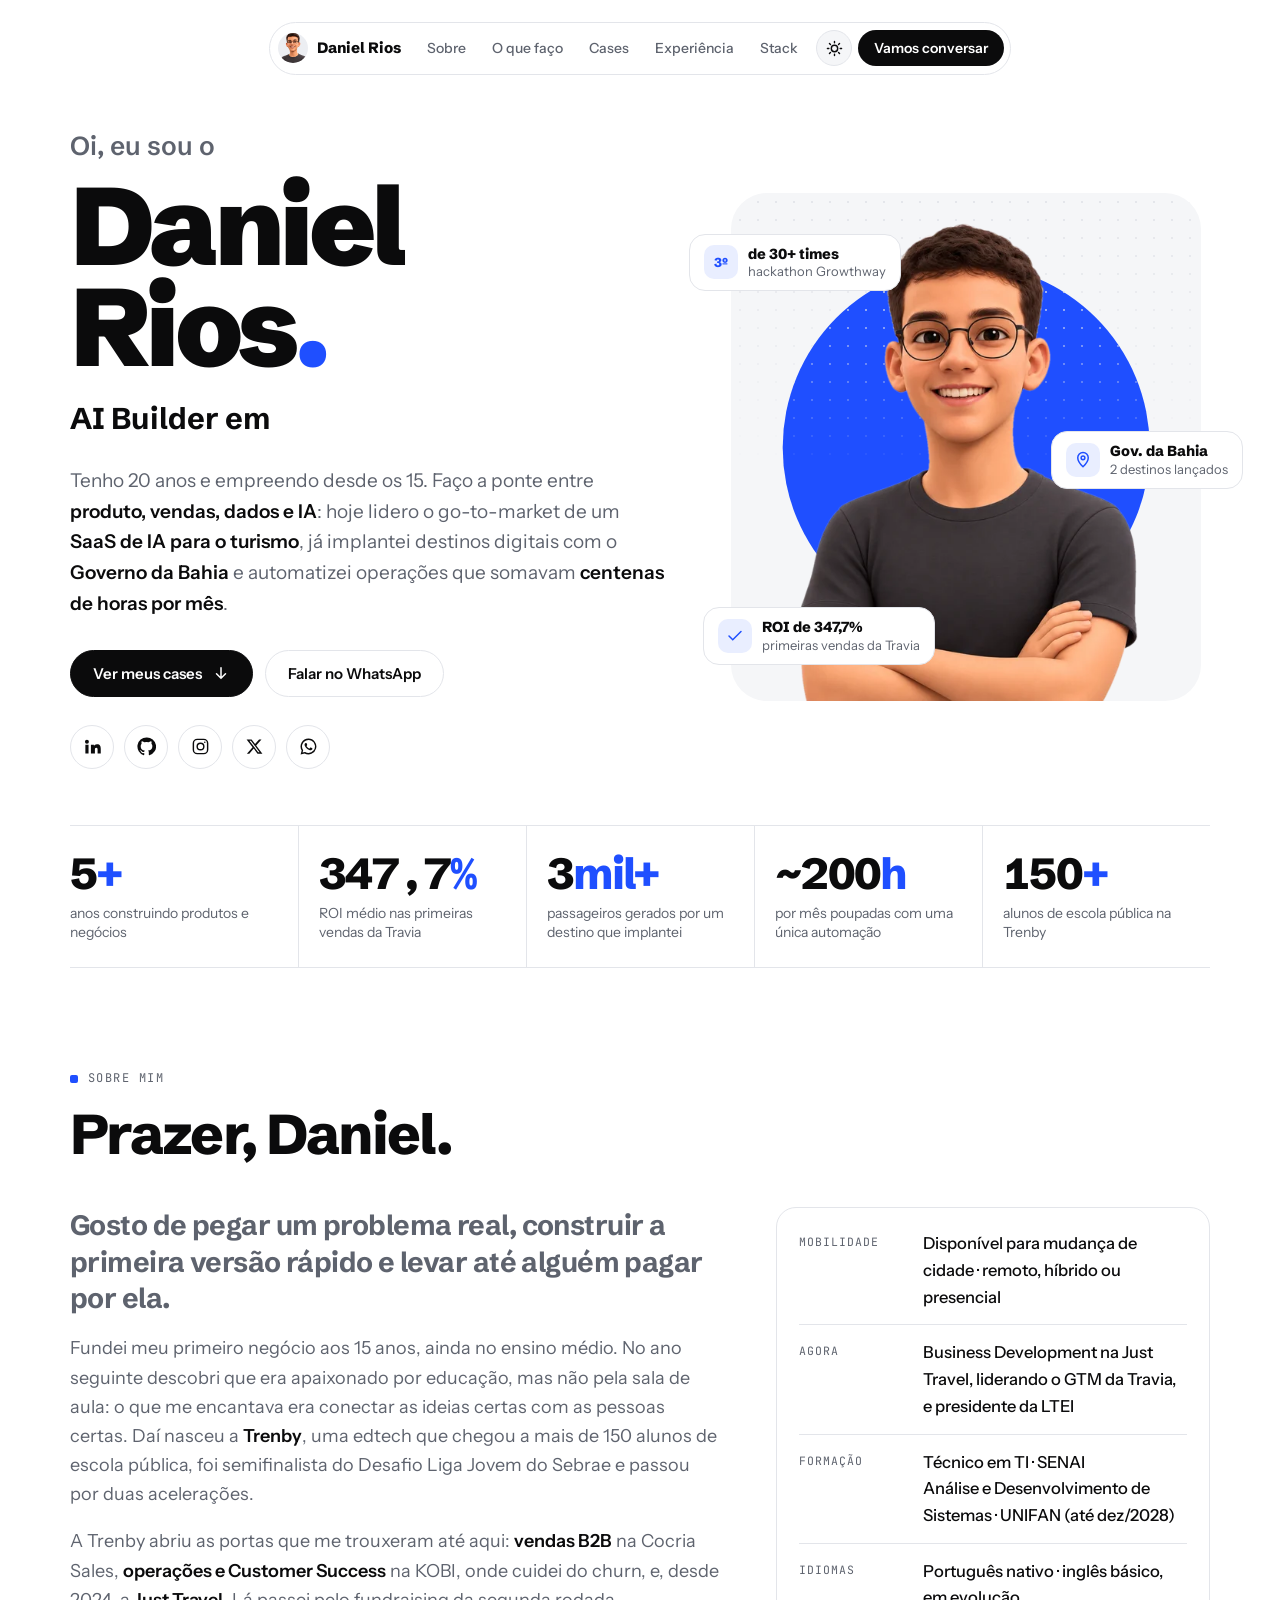
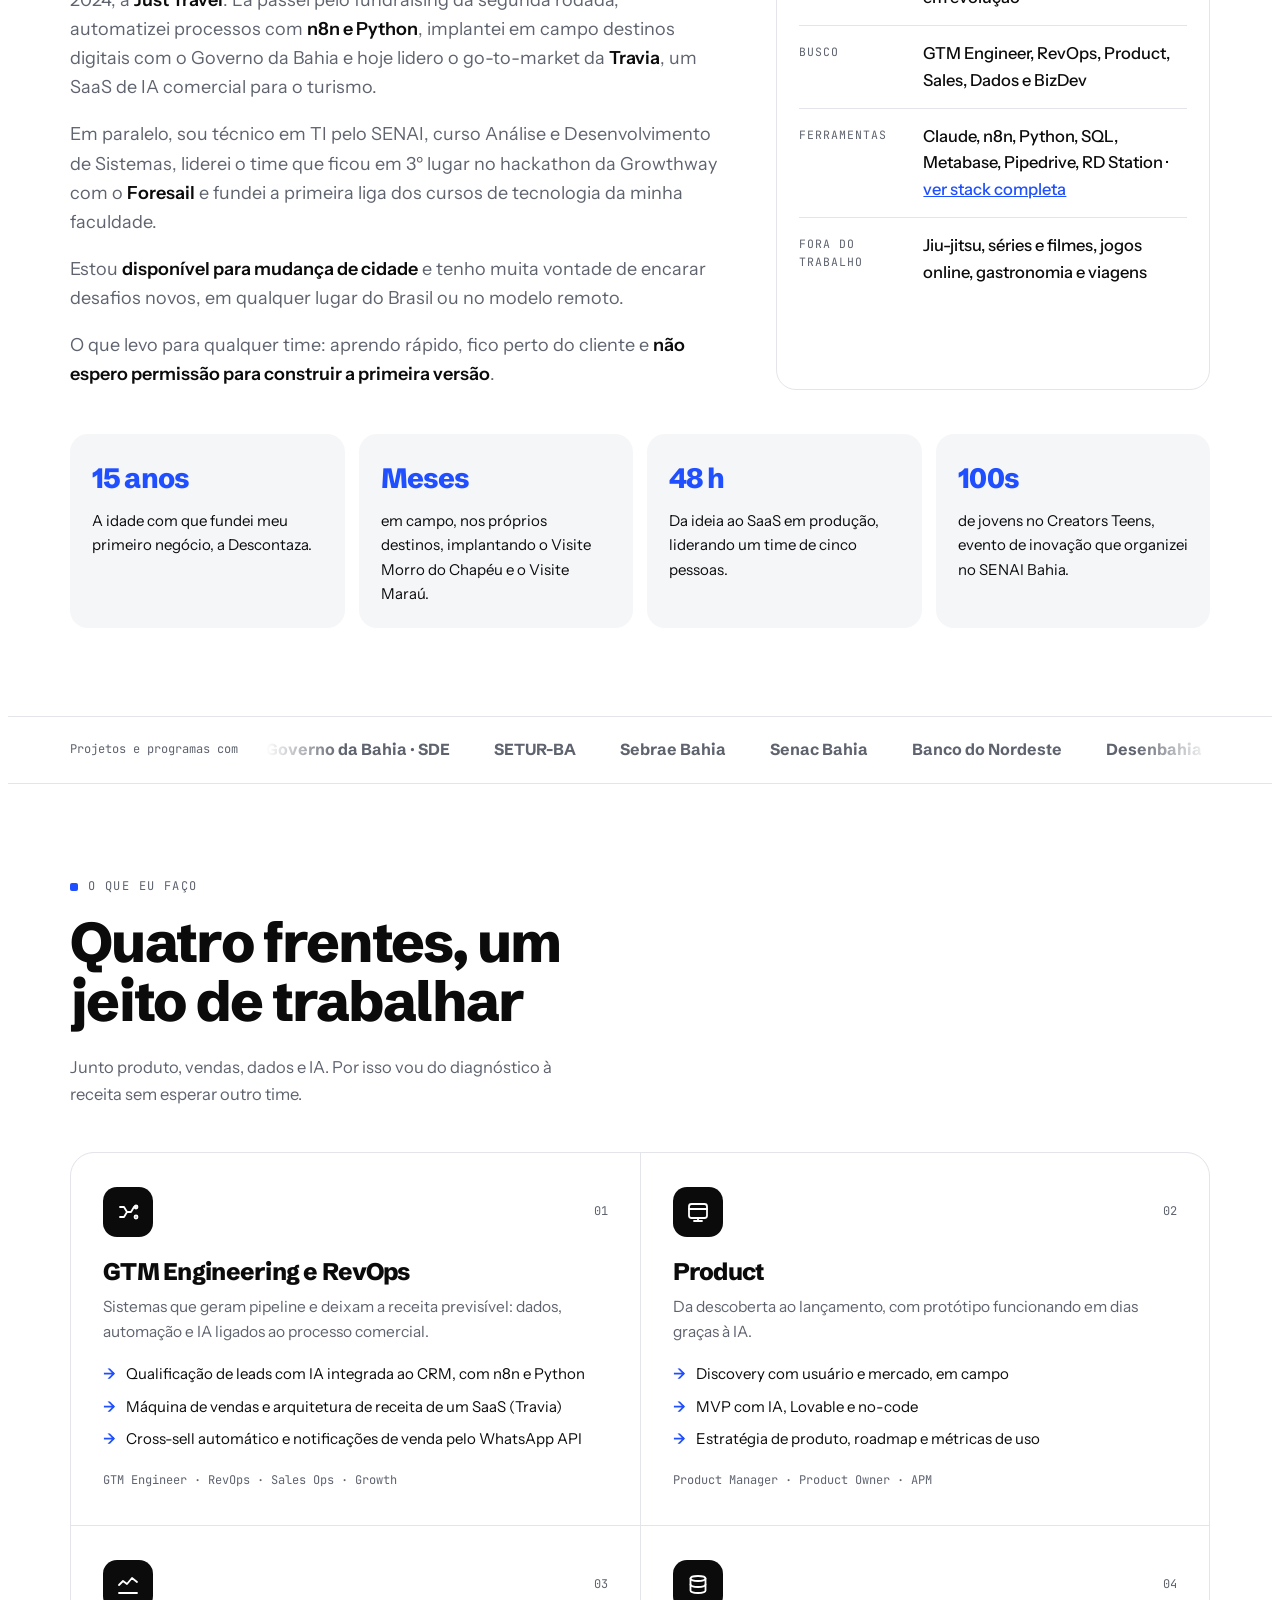
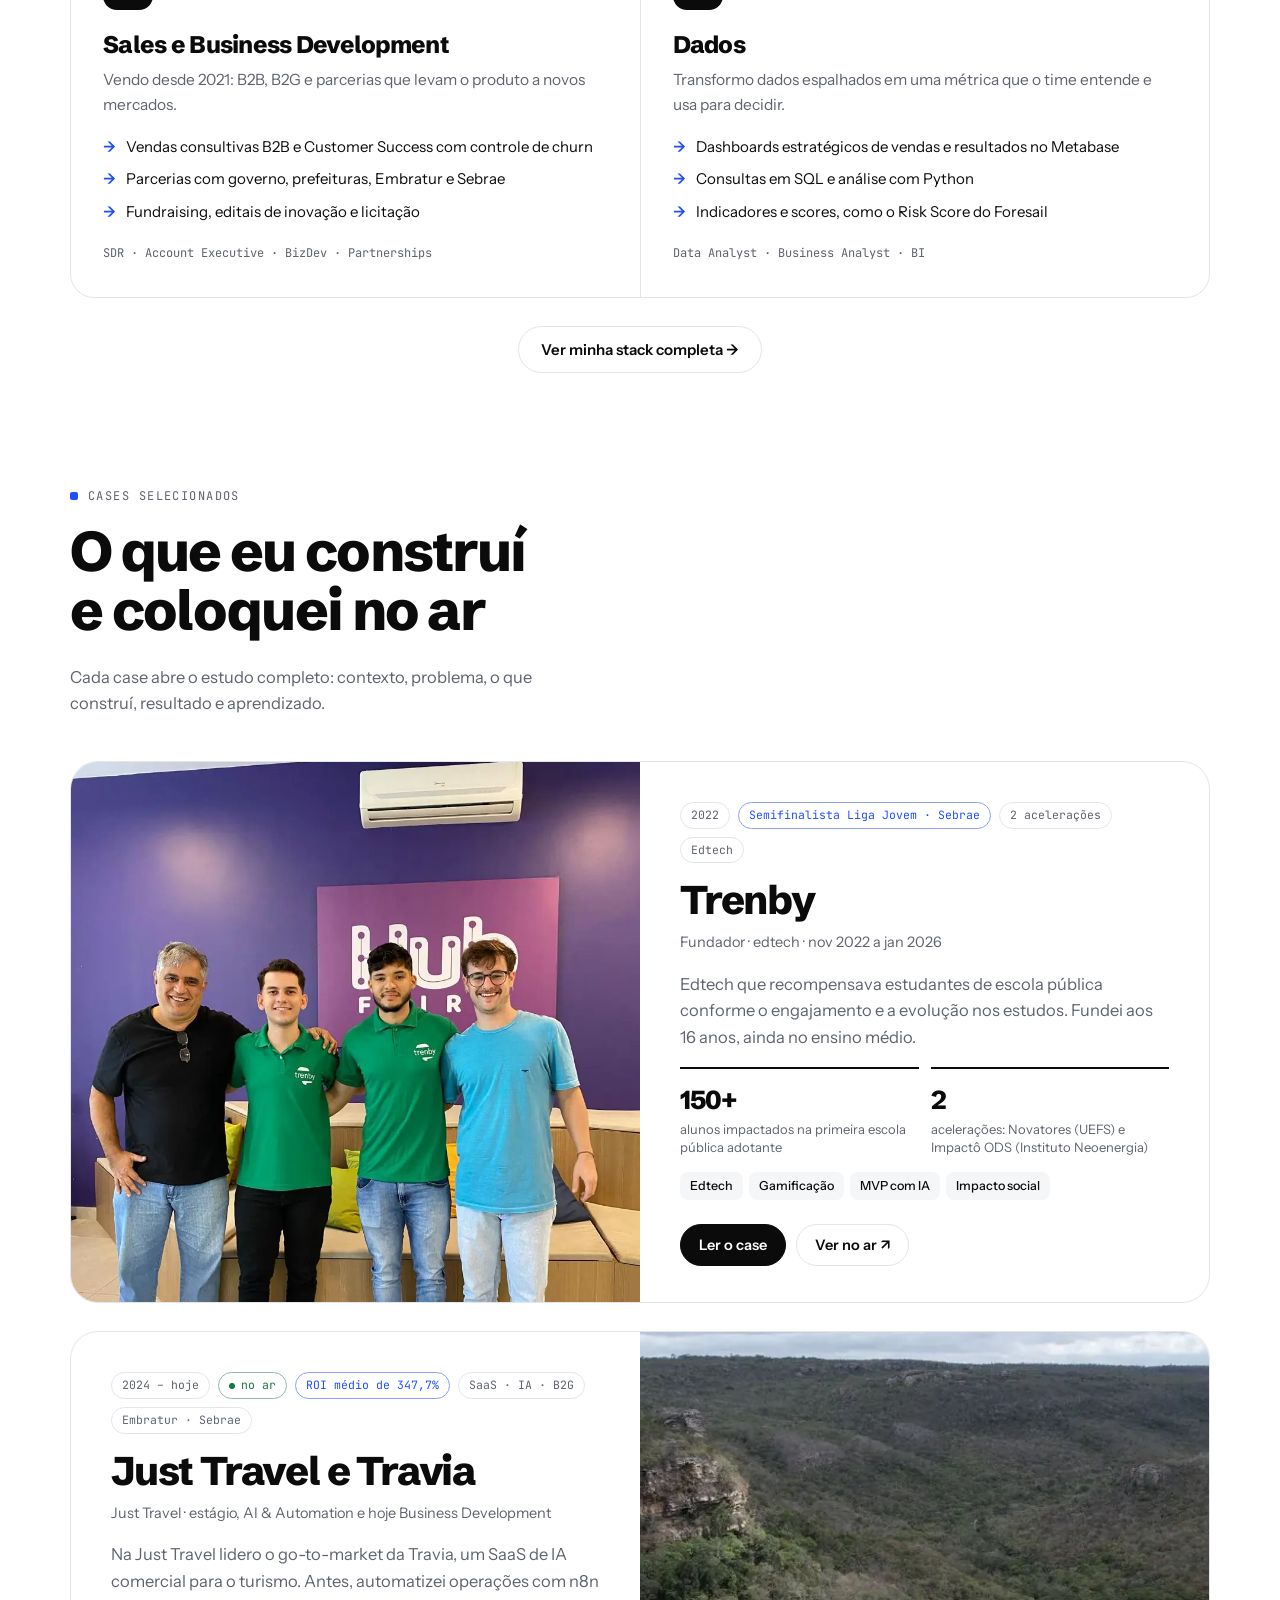
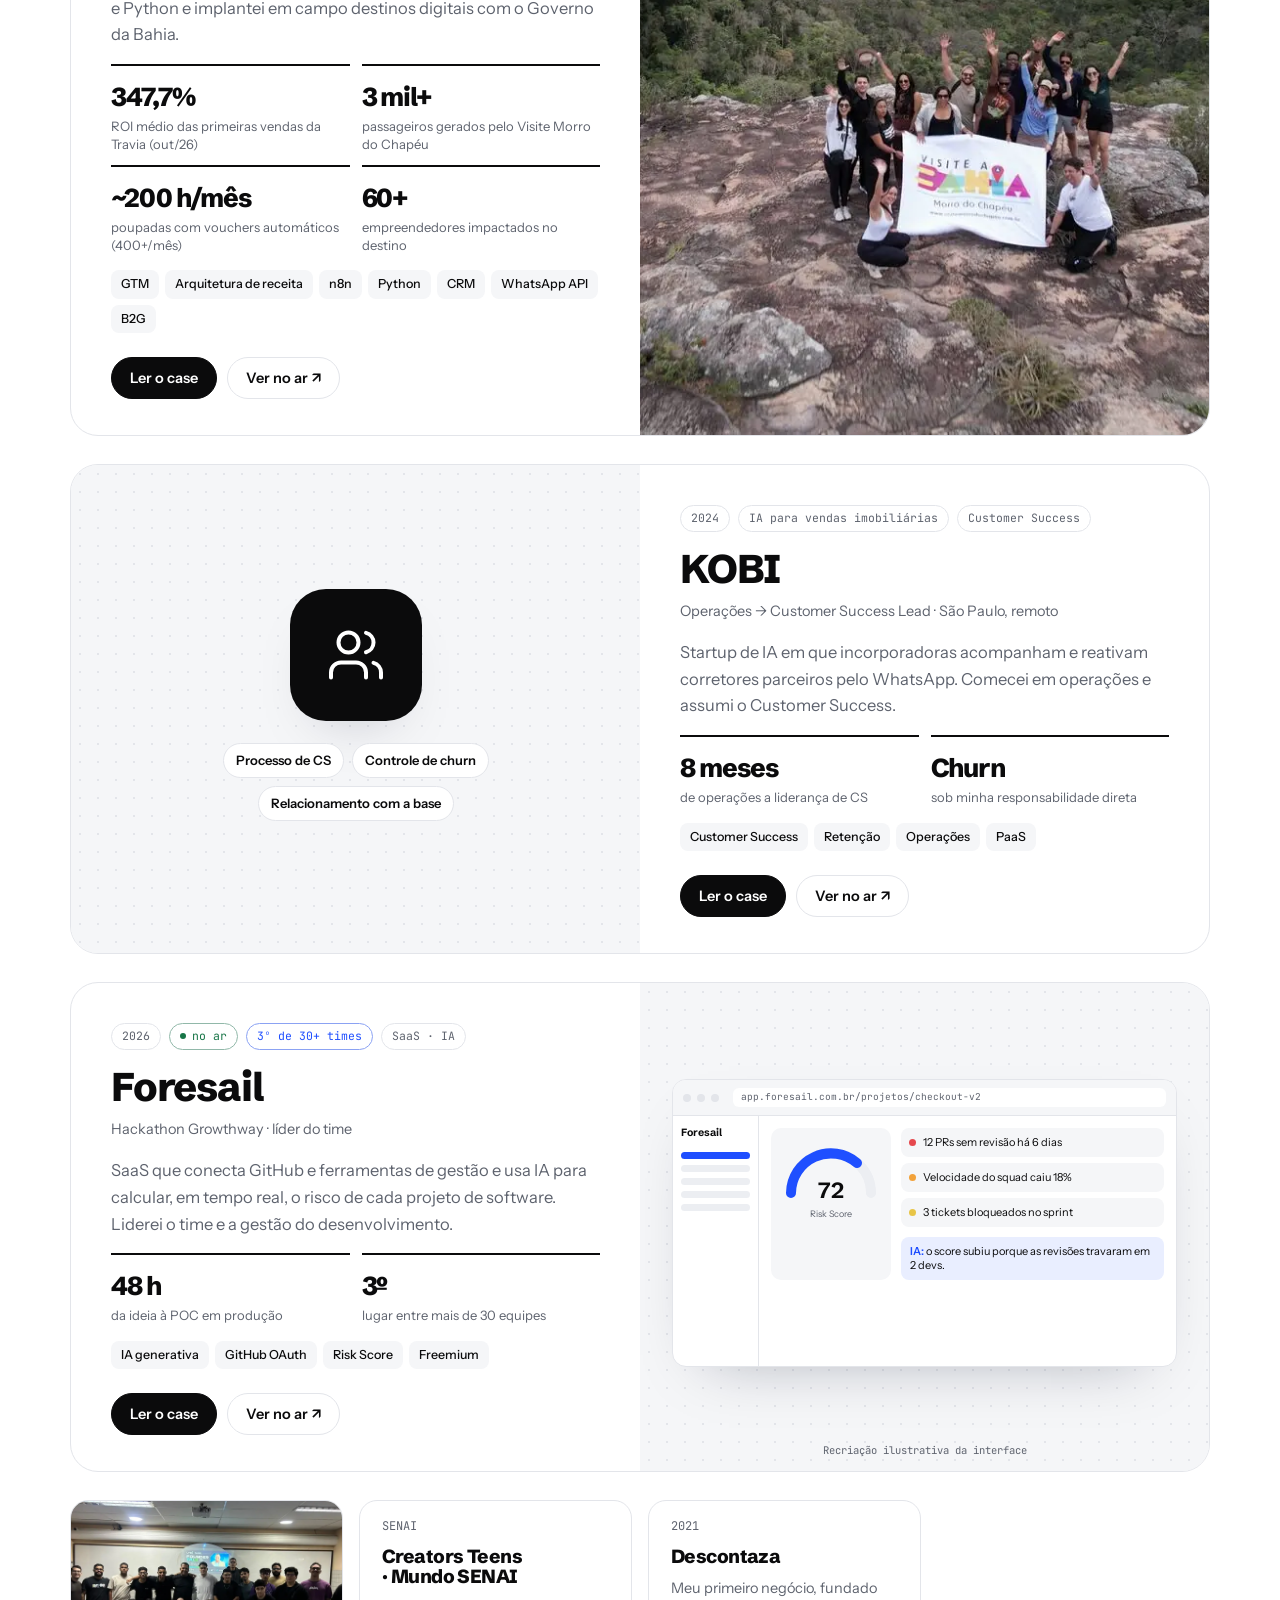
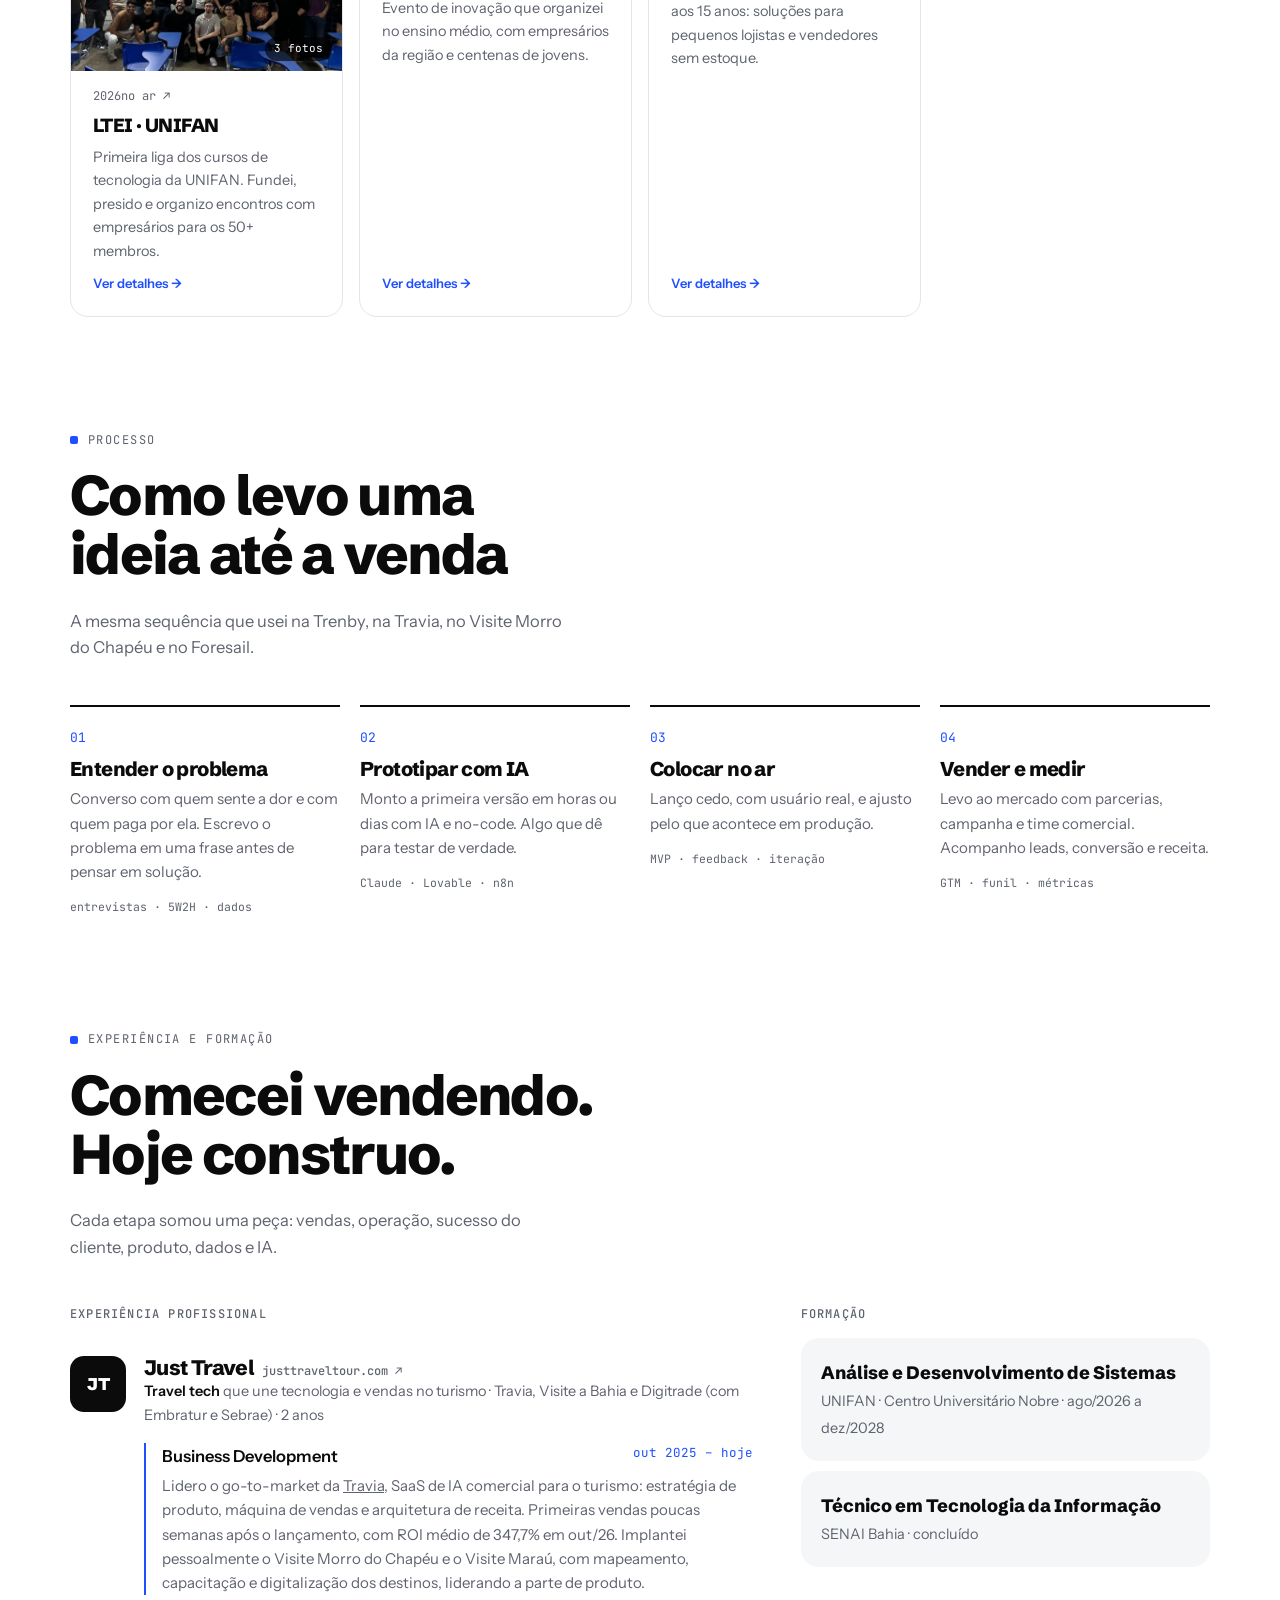
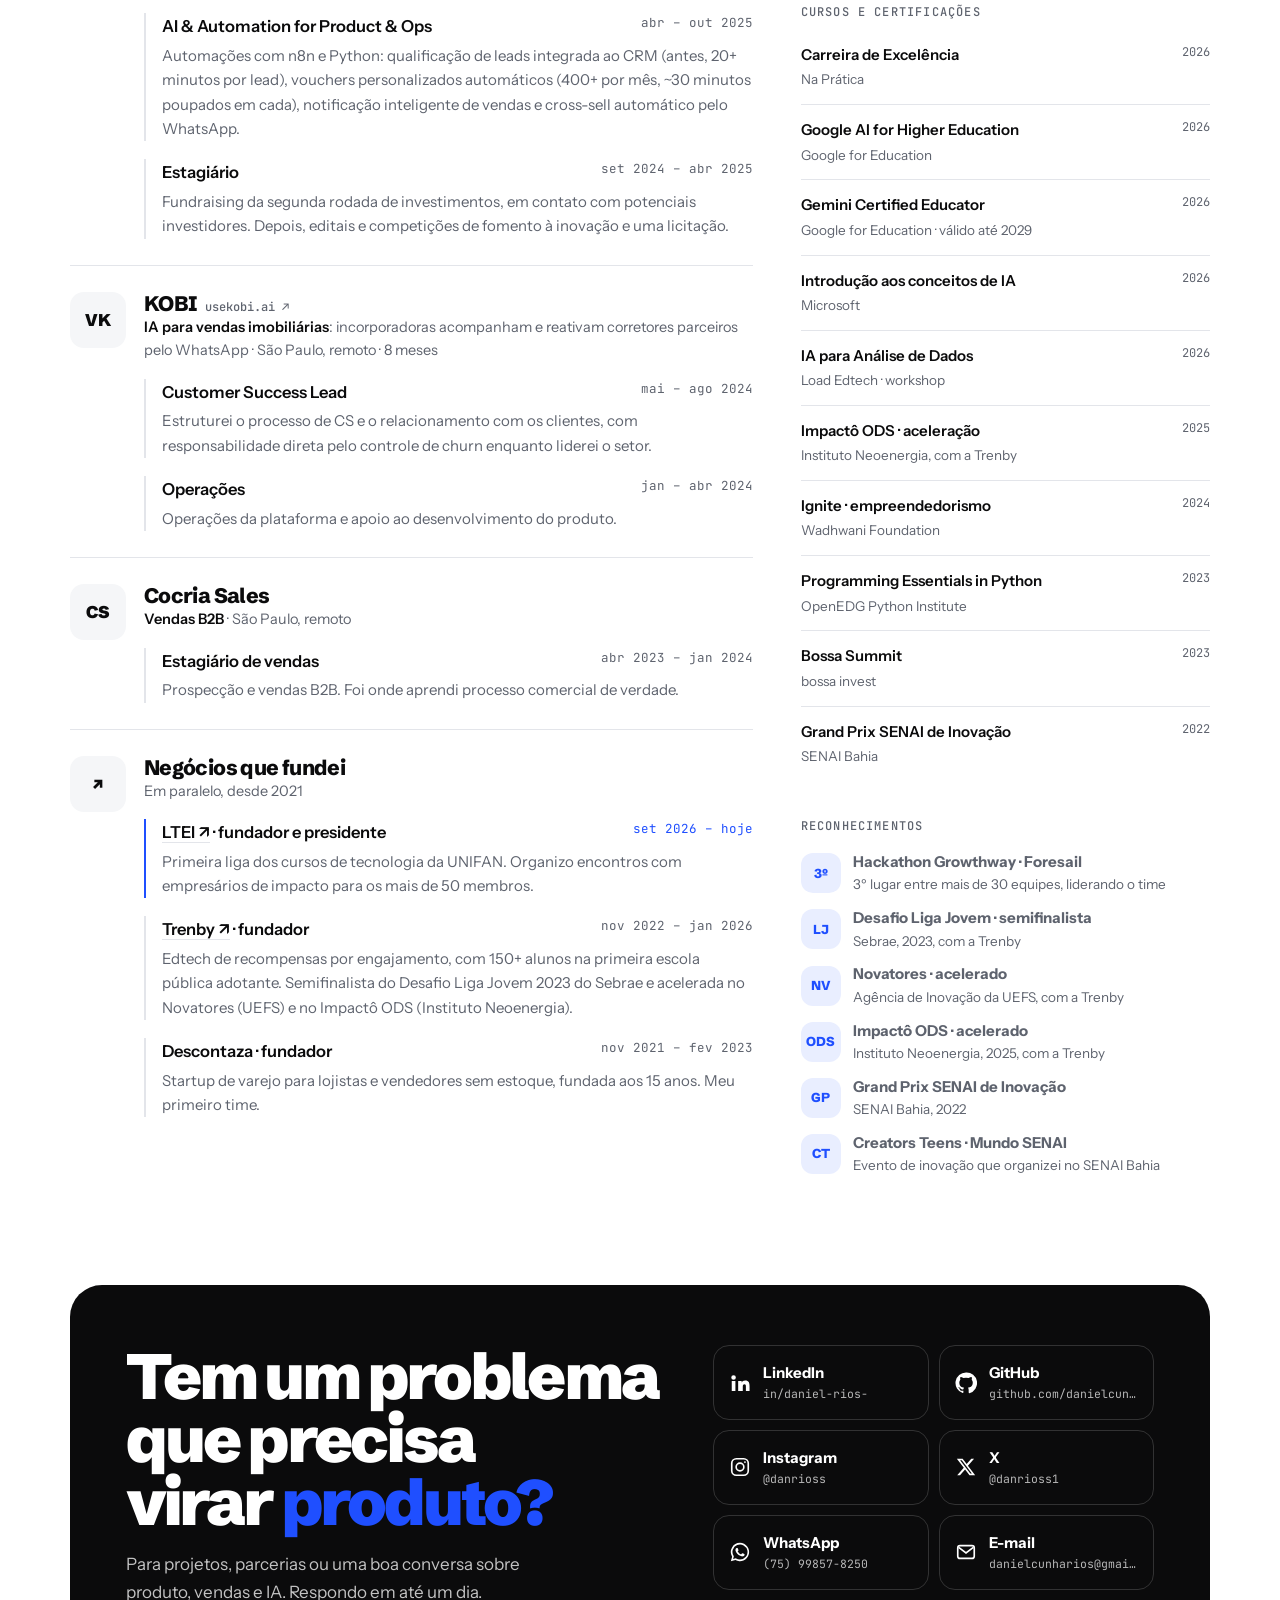
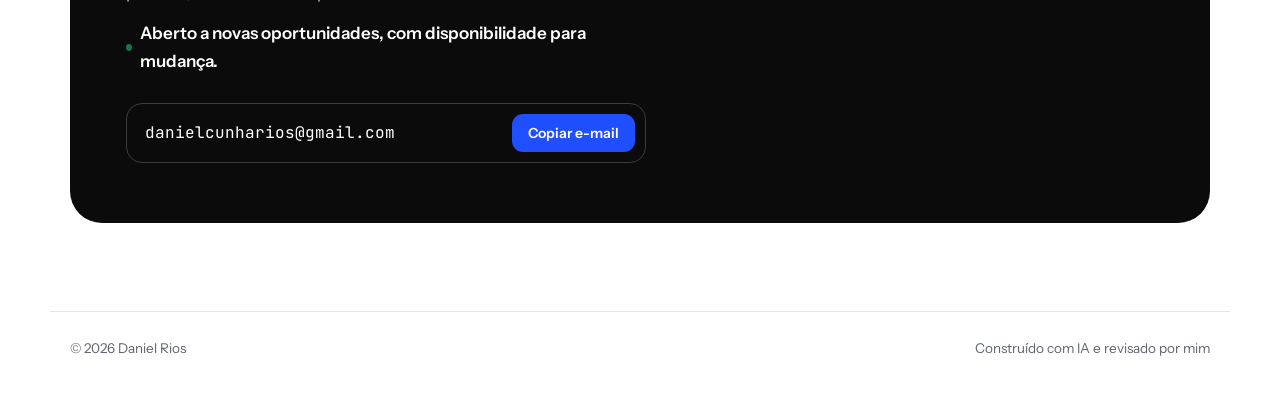
==== index.html @ 11a12e6e "Update portfolio from November package Co-authored-by: Copilot <223556219+Copilot@users.noreply.gith" ====
<!doctype html>
<html lang="pt-BR">
<head>
<meta charset="utf-8">
<meta name="viewport" content="width=device-width, initial-scale=1, viewport-fit=cover">
<title>Daniel Rios · AI Builder | GTM Engineer, RevOps e Product Manager</title>
<meta name="description" content="Daniel Rios, AI Builder: GTM Engineering, RevOps, Product, Sales e Dados. Lidera o go-to-market de um SaaS de IA no turismo e automatiza operações com n8n, Python e IA.">
<meta name="theme-color" content="#ffffff">
<link rel="canonical" href="https://portfolio-dr-six.vercel.app/">
<meta property="og:type" content="website">
<meta property="og:locale" content="pt_BR">
<meta property="og:title" content="Daniel Rios · AI Builder">
<meta property="og:description" content="Construo produtos com IA, do problema à primeira venda. GTM, RevOps, Product, Sales e Dados.">
<meta property="og:image" content="https://portfolio-dr-six.vercel.app/assets/img/og-cover.png">
<meta property="og:image:alt" content="Daniel Rios, AI Builder em GTM, RevOps, Product, Sales e Dados">
<meta property="og:image:width" content="1200">
<meta property="og:image:height" content="630">
<meta property="og:url" content="https://portfolio-dr-six.vercel.app/">
<meta name="twitter:card" content="summary_large_image">
<meta name="twitter:site" content="@danrioss1">
<meta name="twitter:image" content="https://portfolio-dr-six.vercel.app/assets/img/og-cover.png">
<link rel="icon" type="image/png" href="assets/img/favicon.png">
<link rel="preconnect" href="https://fonts.googleapis.com">
<link rel="preconnect" href="https://fonts.gstatic.com" crossorigin>
<link rel="stylesheet" href="https://fonts.googleapis.com/css2?family=Schibsted+Grotesk:wght@500;600;700;800;900&family=Instrument+Sans:wght@400;500;600&family=JetBrains+Mono:wght@400;500&display=swap">
<link rel="stylesheet" href="assets/css/styles.css">
<script type="application/ld+json">
{"@context":"https://schema.org","@type":"Person","name":"Daniel Rios","alternateName":"Daniel da Cunha Rios","jobTitle":"AI Builder · Business Development e GTM","worksFor":{"@type":"Organization","name":"Just Travel","url":"https://justtraveltour.com"},"address":{"@type":"PostalAddress","addressCountry":"BR"},"alumniOf":[{"@type":"EducationalOrganization","name":"SENAI Bahia"},{"@type":"CollegeOrUniversity","name":"UNIFAN · Centro Universitário Nobre"}],"email":"mailto:danielcunharios@gmail.com","url":"https://portfolio-dr-six.vercel.app/","sameAs":["https://www.linkedin.com/in/daniel-rios-/","https://github.com/danielcunharios","https://instagram.com/danrioss","https://x.com/danrioss1"],"knowsAbout":["GTM Engineering","RevOps","Product Management","Business Development","Sales","Data Analysis","n8n","Make","Pipedrive","RD Station","Metabase","SQL","Python","Claude","AI automation"]}
</script>
</head>
<body>
<header class="navbar"><div class="wrap">
  <div class="pill">
    <a class="logo" href="#inicio"><img src="assets/img/mascote.webp" alt="" width="448" height="620">Daniel Rios</a>
    <nav aria-label="Seções"><a href="#sobre">Sobre</a><a href="#servicos">O que faço</a><a href="#cases">Cases</a><a href="#experiencia">Experiência</a><a href="#stack" id="navStack">Stack</a></nav>
    <button class="icon-btn" type="button" id="themeBtn" aria-label="Alternar tema claro e escuro"><svg viewBox="0 0 24 24" fill="none" stroke="currentColor" stroke-width="2" stroke-linecap="round"><circle cx="12" cy="12" r="4.5"/><path d="M12 2v2M12 20v2M4.9 4.9l1.4 1.4M17.7 17.7l1.4 1.4M2 12h2M20 12h2M4.9 19.1l1.4-1.4M17.7 6.3l1.4-1.4"/></svg></button>
    <a class="hire" href="#contato">Vamos conversar</a>
  </div>
</div></header>

<main id="inicio">
<section class="hero">
  <div class="wrap">
    <div>
      <div class="hello">Oi, eu sou o</div>
      <h1>Daniel Rios<span class="dot">.</span></h1>
      <div class="rotator"><span class="fixed">AI Builder em</span><span class="words" aria-hidden="true"><span>GTM Engineering</span><span>RevOps</span><span>Product</span><span>Sales e BizDev</span><span>Dados</span></span><span class="sr">GTM Engineering, RevOps, Product, Sales, Business Development e Dados</span></div>
      <p class="lede">Tenho 20 anos e empreendo desde os 15. Faço a ponte entre <strong>produto, vendas, dados e IA</strong>: hoje lidero o go-to-market de um <strong>SaaS de IA para o turismo</strong>, já implantei destinos digitais com o <strong>Governo da Bahia</strong> e automatizei operações que somavam <strong>centenas de horas por mês</strong>.</p>
      <div class="cta-row">
        <a class="btn primary" href="#cases">Ver meus cases <svg viewBox="0 0 24 24" fill="none" stroke="currentColor" stroke-width="2" stroke-linecap="round"><path d="M12 5v14M6 13l6 6 6-6"/></svg></a>
        <a class="btn" id="waBtn" href="#contato">Falar no WhatsApp</a>
      </div>
      <div class="social-row" id="heroSocial"></div>
    </div>
    <div class="portrait">
      <div class="stage"><img src="assets/img/mascote.webp" alt="Mascote de Daniel Rios: jovem de óculos redondos, camiseta preta e braços cruzados, sorrindo" width="448" height="620" fetchpriority="high"></div>
      <div class="badge b1"><span class="ic">3º</span><span><b>de 30+ times</b>hackathon Growthway</span></div>
      <div class="badge b2"><span class="ic"><svg viewBox="0 0 24 24" fill="none" stroke="currentColor" stroke-width="2" stroke-linecap="round" stroke-linejoin="round"><path d="M12 21s-7-6.5-7-12a7 7 0 0 1 14 0c0 5.5-7 12-7 12Z"/><circle cx="12" cy="9" r="2.5"/></svg></span><span><b>Gov. da Bahia</b>2 destinos lançados</span></div>
      <div class="badge b3"><span class="ic"><svg viewBox="0 0 24 24" fill="none" stroke="currentColor" stroke-width="2" stroke-linecap="round"><path d="M4 12l5 5L20 6"/></svg></span><span><b>ROI de 347,7%</b>primeiras vendas da Travia</span></div>
    </div>
  </div>
  <div class="wrap">
    <div class="stats">
      <div class="stat"><b>5<em>+</em></b><span>anos construindo produtos e negócios</span></div>
      <div class="stat"><b>347,7<em>%</em></b><span>ROI médio nas primeiras vendas da Travia</span></div>
      <div class="stat"><b>3<em>mil+</em></b><span>passageiros gerados por um destino que implantei</span></div>
      <div class="stat"><b>~200<em>h</em></b><span>por mês poupadas com uma única automação</span></div>
      <div class="stat"><b>150<em>+</em></b><span>alunos de escola pública na Trenby</span></div>
    </div>
  </div>
</section>

<section class="sec" id="sobre" style="padding-top:56px"><div class="wrap">
  <div class="sec-head"><div><span class="eyebrow">Sobre mim</span><h2>Prazer, Daniel.</h2></div></div>
  <div class="about">
    <div class="story">
      <p>Gosto de pegar um problema real, construir a primeira versão rápido e levar até alguém pagar por ela.</p>
      <p>Fundei meu primeiro negócio aos 15 anos, ainda no ensino médio. No ano seguinte descobri que era apaixonado por educação, mas não pela sala de aula: o que me encantava era conectar as ideias certas com as pessoas certas. Daí nasceu a <strong>Trenby</strong>, uma edtech que chegou a mais de 150 alunos de escola pública, foi semifinalista do Desafio Liga Jovem do Sebrae e passou por duas acelerações.</p>
      <p>A Trenby abriu as portas que me trouxeram até aqui: <strong>vendas B2B</strong> na Cocria Sales, <strong>operações e Customer Success</strong> na KOBI, onde cuidei do churn, e, desde 2024, a <strong>Just Travel</strong>. Lá passei pelo fundraising da segunda rodada, automatizei processos com <strong>n8n e Python</strong>, implantei em campo destinos digitais com o Governo da Bahia e hoje lidero o go-to-market da <strong>Travia</strong>, um SaaS de IA comercial para o turismo.</p>
      <p>Em paralelo, sou técnico em TI pelo SENAI, curso Análise e Desenvolvimento de Sistemas, liderei o time que ficou em 3º lugar no hackathon da Growthway com o <strong>Foresail</strong> e fundei a primeira liga dos cursos de tecnologia da minha faculdade.</p>
      <p>Estou <strong>disponível para mudança de cidade</strong> e tenho muita vontade de encarar desafios novos, em qualquer lugar do Brasil ou no modelo remoto.</p>
      <p>O que levo para qualquer time: aprendo rápido, fico perto do cliente e <strong>não espero permissão para construir a primeira versão</strong>.</p>
    </div>
    <aside class="facts" aria-label="Resumo rápido">
      <dl>
        <div><dt>Mobilidade</dt><dd>Disponível para mudança de cidade · remoto, híbrido ou presencial</dd></div>
        <div><dt>Agora</dt><dd>Business Development na Just Travel, liderando o GTM da Travia, e presidente da LTEI</dd></div>
        <div><dt>Formação</dt><dd>Técnico em TI · SENAI<br>Análise e Desenvolvimento de Sistemas · UNIFAN (até dez/2028)</dd></div>
        <div><dt>Idiomas</dt><dd>Português nativo · inglês básico, em evolução</dd></div>
        <div><dt>Busco</dt><dd>GTM Engineer, RevOps, Product, Sales, Dados e BizDev</dd></div>
        <div><dt>Ferramentas</dt><dd>Claude, n8n, Python, SQL, Metabase, Pipedrive, RD Station · <a href="#stack" class="blue">ver stack completa</a></dd></div>
        <div><dt>Fora do trabalho</dt><dd>Jiu-jitsu, séries e filmes, jogos online, gastronomia e viagens</dd></div>
      </dl>
    </aside>
  </div>
  <div class="quirks">
    <div class="quirk"><b>15 anos</b><p>A idade com que fundei meu primeiro negócio, a Descontaza.</p></div>
    <div class="quirk"><b>Meses</b><p>em campo, nos próprios destinos, implantando o Visite Morro do Chapéu e o Visite Maraú.</p></div>
    <div class="quirk"><b>48 h</b><p>Da ideia ao SaaS em produção, liderando um time de cinco pessoas.</p></div>
    <div class="quirk"><b>100s</b><p>de jovens no Creators Teens, evento de inovação que organizei no SENAI Bahia.</p></div>
  </div>
</div></section>

<div class="partners"><div class="wrap">
  <p>Projetos e programas com</p>
  <div class="track"><ul id="marquee">
    <li>Governo da Bahia · SDE</li><li>SETUR-BA</li><li>Sebrae Bahia</li><li>Senac Bahia</li><li>Banco do Nordeste</li><li>Desenbahia</li><li>SENAI Bahia</li><li>Embratur</li><li>Neoenergia · Impactô ODS</li><li>Wadhwani Foundation</li><li>Google for Education</li><li>Microsoft</li><li>UNIFAN</li>
  </ul></div>
</div></div>

<section class="sec" id="servicos"><div class="wrap">
  <div class="sec-head">
    <div><span class="eyebrow">O que eu faço</span><h2>Quatro frentes, um jeito de trabalhar</h2></div>
    <p>Junto produto, vendas, dados e IA. Por isso vou do diagnóstico à receita sem esperar outro time.</p>
  </div>
  <div class="services">
    <article class="svc"><div class="top"><div class="ico"><svg viewBox="0 0 24 24" fill="none" stroke="currentColor" stroke-width="1.8" stroke-linecap="round" stroke-linejoin="round"><path d="M4 7h4l3 5h4l3-5h2"/><path d="M4 17h4l3-5"/><circle cx="20" cy="7" r="1.5"/><circle cx="20" cy="17" r="1.5"/></svg></div><span class="n">01</span></div>
      <h3>GTM Engineering e RevOps</h3><p>Sistemas que geram pipeline e deixam a receita previsível: dados, automação e IA ligados ao processo comercial.</p>
      <ul><li>Qualificação de leads com IA integrada ao CRM, com n8n e Python</li><li>Máquina de vendas e arquitetura de receita de um SaaS (Travia)</li><li>Cross-sell automático e notificações de venda pelo WhatsApp API</li></ul>
      <div class="roles">GTM Engineer · RevOps · Sales Ops · Growth</div></article>
    <article class="svc"><div class="top"><div class="ico"><svg viewBox="0 0 24 24" fill="none" stroke="currentColor" stroke-width="1.8" stroke-linecap="round" stroke-linejoin="round"><rect x="3" y="4" width="18" height="14" rx="2.5"/><path d="M3 9h18M8 21h8M12 18v3"/></svg></div><span class="n">02</span></div>
      <h3>Product</h3><p>Da descoberta ao lançamento, com protótipo funcionando em dias graças à IA.</p>
      <ul><li>Discovery com usuário e mercado, em campo</li><li>MVP com IA, Lovable e no-code</li><li>Estratégia de produto, roadmap e métricas de uso</li></ul>
      <div class="roles">Product Manager · Product Owner · APM</div></article>
    <article class="svc"><div class="top"><div class="ico"><svg viewBox="0 0 24 24" fill="none" stroke="currentColor" stroke-width="1.8" stroke-linecap="round" stroke-linejoin="round"><path d="M3 12l4-4 4 3 5-6 5 4"/><path d="M3 20h18"/></svg></div><span class="n">03</span></div>
      <h3>Sales e Business Development</h3><p>Vendo desde 2021: B2B, B2G e parcerias que levam o produto a novos mercados.</p>
      <ul><li>Vendas consultivas B2B e Customer Success com controle de churn</li><li>Parcerias com governo, prefeituras, Embratur e Sebrae</li><li>Fundraising, editais de inovação e licitação</li></ul>
      <div class="roles">SDR · Account Executive · BizDev · Partnerships</div></article>
    <article class="svc"><div class="top"><div class="ico"><svg viewBox="0 0 24 24" fill="none" stroke="currentColor" stroke-width="1.8" stroke-linecap="round" stroke-linejoin="round"><ellipse cx="12" cy="5.5" rx="7.5" ry="2.5"/><path d="M4.5 5.5v6c0 1.4 3.4 2.5 7.5 2.5s7.5-1.1 7.5-2.5v-6"/><path d="M4.5 11.5v6c0 1.4 3.4 2.5 7.5 2.5s7.5-1.1 7.5-2.5v-6"/></svg></div><span class="n">04</span></div>
      <h3>Dados</h3><p>Transformo dados espalhados em uma métrica que o time entende e usa para decidir.</p>
      <ul><li>Dashboards estratégicos de vendas e resultados no Metabase</li><li>Consultas em SQL e análise com Python</li><li>Indicadores e scores, como o Risk Score do Foresail</li></ul>
      <div class="roles">Data Analyst · Business Analyst · BI</div></article>
  </div>
  <div class="stack-cta"><a class="btn" href="#stack">Ver minha stack completa →</a></div>
</div></section>

<section class="sec" id="cases" style="padding-top:20px"><div class="wrap">
  <div class="sec-head">
    <div><span class="eyebrow">Cases selecionados</span><h2>O que eu construí e coloquei no ar</h2></div>
    <p>Cada case abre o estudo completo: contexto, problema, o que construí, resultado e aprendizado.</p>
  </div>
  <div class="cases" id="cases-list"></div>
  <div class="more" id="more"></div>
</div></section>

<section class="sec" id="processo" style="padding-top:20px"><div class="wrap">
  <div class="sec-head">
    <div><span class="eyebrow">Processo</span><h2>Como levo uma ideia até a venda</h2></div>
    <p>A mesma sequência que usei na Trenby, na Travia, no Visite Morro do Chapéu e no Foresail.</p>
  </div>
  <div class="process">
    <div class="step"><h4>Entender o problema</h4><p>Converso com quem sente a dor e com quem paga por ela. Escrevo o problema em uma frase antes de pensar em solução.</p><span class="t">entrevistas · 5W2H · dados</span></div>
    <div class="step"><h4>Prototipar com IA</h4><p>Monto a primeira versão em horas ou dias com IA e no-code. Algo que dê para testar de verdade.</p><span class="t">Claude · Lovable · n8n</span></div>
    <div class="step"><h4>Colocar no ar</h4><p>Lanço cedo, com usuário real, e ajusto pelo que acontece em produção.</p><span class="t">MVP · feedback · iteração</span></div>
    <div class="step"><h4>Vender e medir</h4><p>Levo ao mercado com parcerias, campanha e time comercial. Acompanho leads, conversão e receita.</p><span class="t">GTM · funil · métricas</span></div>
  </div>
</div></section>

<section class="sec" id="experiencia" style="padding-top:20px"><div class="wrap">
  <div class="sec-head">
    <div><span class="eyebrow">Experiência e formação</span><h2>Comecei vendendo. Hoje construo.</h2></div>
    <p>Cada etapa somou uma peça: vendas, operação, sucesso do cliente, produto, dados e IA.</p>
  </div>
  <div class="exp">
    <div>
      <div class="col-title">Experiência profissional</div>
      <article class="job cur"><div class="logo-box">JT</div><div>
        <h3><a href="https://justtraveltour.com" target="_blank" rel="noopener">Just Travel<span class="ext">justtraveltour.com ↗</span></a></h3><div class="co"><b>Travel tech</b> que une tecnologia e vendas no turismo · Travia, Visite a Bahia e Digitrade (com Embratur e Sebrae) · 2 anos</div>
        <div>
          <div class="roleline now"><div class="rh"><b>Business Development</b><time>out 2025 – hoje</time></div><p>Lidero o go-to-market da <a href="https://travia.me" target="_blank" rel="noopener">Travia</a>, SaaS de IA comercial para o turismo: estratégia de produto, máquina de vendas e arquitetura de receita. Primeiras vendas poucas semanas após o lançamento, com ROI médio de 347,7% em out/26. Implantei pessoalmente o Visite Morro do Chapéu e o Visite Maraú, com mapeamento, capacitação e digitalização dos destinos, liderando a parte de produto.</p></div>
          <div class="roleline"><div class="rh"><b>AI &amp; Automation for Product &amp; Ops</b><time>abr – out 2025</time></div><p>Automações com n8n e Python: qualificação de leads integrada ao CRM (antes, 20+ minutos por lead), vouchers personalizados automáticos (400+ por mês, ~30 minutos poupados em cada), notificação inteligente de vendas e cross-sell automático pelo WhatsApp.</p></div>
          <div class="roleline"><div class="rh"><b>Estagiário</b><time>set 2024 – abr 2025</time></div><p>Fundraising da segunda rodada de investimentos, em contato com potenciais investidores. Depois, editais e competições de fomento à inovação e uma licitação.</p></div>
        </div>
      </div></article>
      <article class="job"><div class="logo-box">VK</div><div>
        <h3><a href="https://www.usekobi.ai/" target="_blank" rel="noopener">KOBI<span class="ext">usekobi.ai ↗</span></a></h3><div class="co"><b>IA para vendas imobiliárias</b>: incorporadoras acompanham e reativam corretores parceiros pelo WhatsApp · São Paulo, remoto · 8 meses</div>
        <div class="roleline"><div class="rh"><b>Customer Success Lead</b><time>mai – ago 2024</time></div><p>Estruturei o processo de CS e o relacionamento com os clientes, com responsabilidade direta pelo controle de churn enquanto liderei o setor.</p></div>
        <div class="roleline"><div class="rh"><b>Operações</b><time>jan – abr 2024</time></div><p>Operações da plataforma e apoio ao desenvolvimento do produto.</p></div>
      </div></article>
      <article class="job"><div class="logo-box">CS</div><div>
        <h3>Cocria Sales</h3><div class="co"><b>Vendas B2B</b> · São Paulo, remoto</div>
        <div class="roleline"><div class="rh"><b>Estagiário de vendas</b><time>abr 2023 – jan 2024</time></div><p>Prospecção e vendas B2B. Foi onde aprendi processo comercial de verdade.</p></div>
      </div></article>
      <article class="job"><div class="logo-box">↗</div><div>
        <h3>Negócios que fundei</h3><div class="co">Em paralelo, desde 2021</div>
        <div class="roleline now"><div class="rh"><b><a href="https://lteiunifan.com.br/" target="_blank" rel="noopener">LTEI ↗</a> · fundador e presidente</b><time>set 2026 – hoje</time></div><p>Primeira liga dos cursos de tecnologia da UNIFAN. Organizo encontros com empresários de impacto para os mais de 50 membros.</p></div>
        <div class="roleline"><div class="rh"><b><a href="https://trenby.com.br" target="_blank" rel="noopener">Trenby ↗</a> · fundador</b><time>nov 2022 – jan 2026</time></div><p>Edtech de recompensas por engajamento, com 150+ alunos na primeira escola pública adotante. Semifinalista do Desafio Liga Jovem 2023 do Sebrae e acelerada no Novatores (UEFS) e no Impactô ODS (Instituto Neoenergia).</p></div>
        <div class="roleline"><div class="rh"><b>Descontaza · fundador</b><time>nov 2021 – fev 2023</time></div><p>Startup de varejo para lojistas e vendedores sem estoque, fundada aos 15 anos. Meu primeiro time.</p></div>
      </div></article>
    </div>
    <div class="side">
      <div><div class="col-title" style="margin-bottom:14px">Formação</div>
        <div class="edu"><b>Análise e Desenvolvimento de Sistemas</b><span>UNIFAN · Centro Universitário Nobre · ago/2026 a dez/2028</span></div>
        <div class="edu" style="margin-top:10px"><b>Técnico em Tecnologia da Informação</b><span>SENAI Bahia · concluído</span></div></div>
      <div><div class="col-title" style="margin-bottom:8px">Cursos e certificações</div>
        <ul class="courses">
          <li><b>Carreira de Excelência</b><span>Na Prática</span><time>2026</time></li>
          <li><b>Google AI for Higher Education</b><span>Google for Education</span><time>2026</time></li>
          <li><b>Gemini Certified Educator</b><span>Google for Education · válido até 2029</span><time>2026</time></li>
          <li><b>Introdução aos conceitos de IA</b><span>Microsoft</span><time>2026</time></li>
          <li><b>IA para Análise de Dados</b><span>Load Edtech · workshop</span><time>2026</time></li>
          <li><b>Impactô ODS · aceleração</b><span>Instituto Neoenergia, com a Trenby</span><time>2025</time></li>
          <li><b>Ignite · empreendedorismo</b><span>Wadhwani Foundation</span><time>2024</time></li>
          <li><b>Programming Essentials in Python</b><span>OpenEDG Python Institute</span><time>2023</time></li>
          <li><b>Bossa Summit</b><span>bossa invest</span><time>2023</time></li>
          <li><b>Grand Prix SENAI de Inovação</b><span>SENAI Bahia</span><time>2022</time></li>
        </ul></div>
      <div><div class="col-title" style="margin-bottom:14px">Reconhecimentos</div>
        <div class="awards">
          <div class="award"><span class="ic">3º</span><span><b>Hackathon Growthway · Foresail</b><span>3º lugar entre mais de 30 equipes, liderando o time</span></span></div>
          <div class="award"><span class="ic">LJ</span><span><b>Desafio Liga Jovem · semifinalista</b><span>Sebrae, 2023, com a Trenby</span></span></div>
          <div class="award"><span class="ic">NV</span><span><b>Novatores · acelerado</b><span>Agência de Inovação da UEFS, com a Trenby</span></span></div>
          <div class="award"><span class="ic">ODS</span><span><b>Impactô ODS · acelerado</b><span>Instituto Neoenergia, 2025, com a Trenby</span></span></div>
          <div class="award"><span class="ic">GP</span><span><b>Grand Prix SENAI de Inovação</b><span>SENAI Bahia, 2022</span></span></div>
          <div class="award"><span class="ic">CT</span><span><b>Creators Teens · Mundo SENAI</b><span>Evento de inovação que organizei no SENAI Bahia</span></span></div>
        </div></div>
    </div>
  </div>
</div></section>

<section class="contact" id="contato"><div class="wrap">
  <div class="cbox">
    <div>
      <h2>Tem um problema que precisa virar <em>produto?</em></h2>
      <p>Para projetos, parcerias ou uma boa conversa sobre produto, vendas e IA. Respondo em até um dia.</p>
      <p class="open-note" style="opacity:1"><i></i>Aberto a novas oportunidades, com disponibilidade para mudança.</p>
      <div class="mailrow"><code id="emailTxt"></code><button type="button" id="copyMail">Copiar e-mail</button></div>
    </div>
    <div class="clinks" id="clinks"></div>
  </div>
</div></section>
</main>

<div id="stackPage" hidden>
  <section class="stack-hero"><div class="wrap">
    <a class="back" href="#inicio">← Voltar ao portfólio</a>
    <h1 style="margin-top:22px">Stack<span class="dot">.</span></h1>
    <p>As ferramentas que uso para construir produto, automatizar vendas e ler dados. Separei o que está no meu dia a dia do que já conheço o básico e consigo aprofundar rápido quando o time precisa.</p>
  </div></section>
  <div class="toolbar"><div class="wrap">
    <label class="search" for="toolSearch"><svg viewBox="0 0 24 24" fill="none" stroke="currentColor" stroke-width="2" stroke-linecap="round"><circle cx="11" cy="11" r="7"/><path d="m20 20-3.5-3.5"/></svg><span class="sr">Buscar ferramenta</span><input id="toolSearch" type="search" placeholder="Buscar ferramenta, ex.: n8n, CRM, dados" autocomplete="off"></label>
    <div class="chipset" id="catChips" role="group" aria-label="Filtrar por categoria"></div>
  </div></div>
  <div class="wrap">
    <section class="level" id="lvDaily">
      <div class="level-head"><div><h2>O que uso no dia a dia</h2><p>Ferramentas que abro toda semana para construir, vender e operar.</p></div><span class="count" id="cDaily"></span></div>
      <div id="gDaily"></div>
    </section>
    <section class="level" id="lvBasic">
      <div class="level-head"><div><h2>Conhecimento básico</h2><p>Já usei ou estudei. Sei onde cada uma entra no processo e aprendo o resto em pouco tempo.</p></div><span class="count" id="cBasic"></span></div>
      <div id="gBasic"></div>
    </section>
    <p class="empty" id="noTools" hidden>Nenhuma ferramenta encontrada. Tente outro nome ou limpe o filtro.</p>
    <div class="learn"><img src="assets/img/mascote.webp" alt="" width="448" height="620" loading="lazy" decoding="async"><div><h3>Sua empresa usa algo que não está aqui?</h3><p>Aprendi a maior parte dessa lista sozinho, construindo coisas reais. Se o seu time usa outra ferramenta, eu chego já estudando ela.</p><div class="cta-row" style="margin-top:18px"><a class="btn primary" href="#contato">Vamos conversar</a></div></div></div>
  </div>
</div>

<footer class="foot"><div class="wrap"><span>© 2026 Daniel Rios</span><span>Construído com IA e revisado por mim</span></div></footer>

<dialog id="dlg" aria-labelledby="dTitle"><div class="sheet" id="sheet"></div></dialog>
<dialog id="lb" aria-label="Foto ampliada"><figure class="lbx" style="margin:0"><button class="lbclose" type="button" aria-label="Fechar foto">✕</button><img id="lbImg" alt=""><button class="lbbtn prev" type="button" aria-label="Foto anterior">‹</button><button class="lbbtn next" type="button" aria-label="Próxima foto">›</button><figcaption><span id="lbCap"></span><br><span class="ctr" id="lbCtr"></span></figcaption></figure></dialog>
<script src="assets/js/data.js"></script>
<script src="assets/js/main.js"></script>
</body>
</html>
---- assets/css/styles.css ----
/* Layout: clean black & white editorial portfolio. Personal hero with mascot, about-me, services, case studies with recreated
   product screens, process, full experience + courses, contact. One accent: electric blue, used only for emphasis. */
:root{
  color-scheme:light;
  --bg:#FFFFFF; --surface:#F5F6F8; --surface-2:#ECEEF2; --ink:#0B0B0C; --muted:#5E636E; --line:#E3E5EA;
  --accent:#1F4FFF; --accent-ink:#FFFFFF; --accent-soft:#E9EEFF; --ok:#177547; --danger:#B4232D; --invert:#0B0B0C; --invert-ink:#FFFFFF;
  --shadow:0 24px 60px -36px rgba(10,15,40,.35);
  --f-display:"Schibsted Grotesk", ui-sans-serif, system-ui, sans-serif;
  --f-body:"Instrument Sans", ui-sans-serif, system-ui, -apple-system, "Segoe UI", sans-serif;
  --f-mono:"JetBrains Mono", ui-monospace, SFMono-Regular, Menlo, monospace;
  --max:1180px; --r:20px;
}
@media (prefers-color-scheme: dark){:root:not([data-theme="light"]){
  color-scheme:dark;
  --bg:#0A0A0B; --surface:#141518; --surface-2:#1C1E22; --ink:#F4F5F7; --muted:#9BA0AB; --line:#26282E;
  --accent:#5B82FF; --accent-ink:#05070F; --accent-soft:#131B36; --ok:#43D17F; --danger:#FF6B72; --invert:#F4F5F7; --invert-ink:#0A0A0B;
  --shadow:0 24px 60px -36px rgba(0,0,0,.9); color-scheme:dark}}
:root[data-theme="dark"]{
  color-scheme:dark;
  --bg:#0A0A0B; --surface:#141518; --surface-2:#1C1E22; --ink:#F4F5F7; --muted:#9BA0AB; --line:#26282E;
  --accent:#5B82FF; --accent-ink:#05070F; --accent-soft:#131B36; --ok:#43D17F; --danger:#FF6B72; --invert:#F4F5F7; --invert-ink:#0A0A0B;
  --shadow:0 24px 60px -36px rgba(0,0,0,.9); color-scheme:dark}

*{box-sizing:border-box}
html{scroll-behavior:smooth}
body{background:var(--bg);color:var(--ink);font-family:var(--f-body);font-size:16.5px;line-height:1.62;-webkit-font-smoothing:antialiased;overflow-x:hidden}
body::before{content:"";position:fixed;inset:0 0 auto;height:env(safe-area-inset-top,0px);z-index:30;background:var(--bg)}
a{color:inherit}
:focus-visible{outline:2px solid var(--accent);outline-offset:3px;border-radius:8px}
h1,h2,h3,h4{font-family:var(--f-display);margin:0;text-wrap:balance;letter-spacing:-.03em;line-height:1.05}
p{margin:0}
.wrap{max-width:var(--max);margin:0 auto;padding-left:max(20px, env(safe-area-inset-left,0px));padding-right:max(20px, env(safe-area-inset-right,0px))}
.eyebrow{display:inline-flex;align-items:center;gap:10px;font-family:var(--f-mono);font-size:12px;letter-spacing:.12em;text-transform:uppercase;color:var(--muted)}
.eyebrow::before{content:"";width:8px;height:8px;border-radius:2px;background:var(--accent)}
.blue{color:var(--accent)}
.sr{position:absolute;width:1px;height:1px;overflow:hidden;clip:rect(0 0 0 0)}
@media (prefers-reduced-motion: reduce){html{scroll-behavior:auto}*,*::before,*::after{animation:none!important;transition:none!important}}

/* nav */
.navbar{position:sticky;top:env(safe-area-inset-top,0px);z-index:20;padding-block:14px}
.navbar .wrap{display:flex;justify-content:center}
.pill{display:flex;align-items:center;gap:6px;background:color-mix(in srgb,var(--bg) 82%,transparent);backdrop-filter:blur(14px);border:1px solid var(--line);border-radius:999px;padding:6px 6px 6px 8px;box-shadow:var(--shadow);max-width:100%}
.logo{display:flex;align-items:center;gap:9px;text-decoration:none;font-family:var(--f-display);font-weight:800;font-size:15px;margin-right:8px;white-space:nowrap}
.logo img{width:30px;height:30px;border-radius:50%;object-fit:cover;object-position:50% 8%;background:var(--surface-2)}
.pill nav{display:flex;gap:2px}
.pill nav a{text-decoration:none;font-size:14px;font-weight:500;color:var(--muted);padding:8px 12px;border-radius:999px;white-space:nowrap}
.pill nav a:hover{color:var(--ink);background:var(--surface)}
.icon-btn{width:36px;height:36px;border-radius:50%;border:1px solid var(--line);background:var(--surface);color:var(--ink);display:grid;place-items:center;cursor:pointer;flex:none}
.icon-btn svg{width:17px;height:17px}
.hire{font:600 14px var(--f-body);text-decoration:none;background:var(--invert);color:var(--invert-ink);padding:9px 16px;border-radius:999px;white-space:nowrap}
.hire:hover{background:var(--accent);color:var(--accent-ink)}
@media (max-width:900px){.pill nav{display:none}}

/* hero */
.hero{padding-block:36px 40px}
.hero .wrap{display:grid;grid-template-columns:1.1fr .9fr;gap:56px;align-items:center}
.hero .wrap>*{min-width:0}
@media (max-width:920px){.hero .wrap{grid-template-columns:1fr;gap:40px}}
.hero .hello{font-family:var(--f-display);font-weight:600;font-size:clamp(20px,2.2vw,26px);color:var(--muted)}
.hero h1{font-size:clamp(54px,8.6vw,112px);font-weight:900;line-height:.92;letter-spacing:-.05em;margin-top:8px}
.hero h1 .dot{color:var(--accent)}
.rotator{margin-top:18px;font-family:var(--f-display);font-weight:700;font-size:clamp(20px,2.5vw,30px);display:flex;gap:.35em;flex-wrap:wrap;align-items:baseline}
.rotator .fixed{color:var(--ink)}
.words{display:inline-grid;height:1.25em;overflow:hidden;vertical-align:bottom}
.words span{grid-area:1/1;color:var(--accent);animation:rot 12.5s infinite;opacity:0;transform:translateY(100%);white-space:nowrap}
.words span:nth-child(2){animation-delay:2.5s}.words span:nth-child(3){animation-delay:5s}.words span:nth-child(4){animation-delay:7.5s}.words span:nth-child(5){animation-delay:10s}
@keyframes rot{0%{opacity:0;transform:translateY(100%)}3%,17%{opacity:1;transform:none}20%,100%{opacity:0;transform:translateY(-100%)}}
@media (prefers-reduced-motion: reduce){.words span:first-child{opacity:1;transform:none}}
.lede{margin-top:22px;font-size:clamp(17px,1.5vw,19px);color:var(--muted);max-width:54ch}
.lede strong{color:var(--ink);font-weight:600}
.cta-row{display:flex;gap:12px;flex-wrap:wrap;margin-top:30px}
.btn{display:inline-flex;align-items:center;gap:10px;font:600 15px var(--f-body);text-decoration:none;border-radius:999px;padding:13px 22px;border:1px solid var(--line);background:var(--bg);color:var(--ink);cursor:pointer;transition:transform .18s,background .18s,border-color .18s,color .18s}
.btn:hover{transform:translateY(-2px);border-color:var(--ink)}
.btn.primary{background:var(--invert);border-color:var(--invert);color:var(--invert-ink)}
.btn.primary:hover{background:var(--accent);border-color:var(--accent);color:var(--accent-ink)}
.btn svg{width:18px;height:18px}
.social-row{display:flex;gap:10px;margin-top:28px;align-items:center;flex-wrap:wrap}
.sbtn{width:44px;height:44px;border-radius:50%;border:1px solid var(--line);background:var(--bg);display:grid;place-items:center;color:var(--ink);text-decoration:none;transition:transform .18s,color .18s,border-color .18s,background .18s}
.sbtn:hover{transform:translateY(-2px);background:var(--accent);border-color:var(--accent);color:var(--accent-ink)}
.sbtn svg{width:19px;height:19px}

.portrait{position:relative;max-width:470px;width:100%;margin-inline:auto}
.stage{position:relative;aspect-ratio:1/1.08;max-width:100%;border-radius:36px;background:var(--surface);overflow:hidden;display:flex;align-items:flex-end;justify-content:center}
.stage::before{content:"";position:absolute;left:50%;top:14%;width:78%;aspect-ratio:1;transform:translateX(-50%);border-radius:50%;background:var(--accent)}
.stage::after{content:"";position:absolute;inset:0;background-image:radial-gradient(var(--line) 1px,transparent 1.2px);background-size:18px 18px;mask-image:linear-gradient(180deg,#000 0%,transparent 55%);pointer-events:none}
.stage img{position:relative;z-index:1;height:94%;width:auto;max-width:94%;object-fit:contain;object-position:bottom;display:block}
.badge{position:absolute;z-index:2;display:flex;align-items:center;gap:10px;background:var(--bg);border:1px solid var(--line);border-radius:16px;padding:10px 14px;box-shadow:var(--shadow);font-size:13px;line-height:1.3;animation:float 6s ease-in-out infinite;color:var(--muted)}
.badge b{display:block;font-family:var(--f-display);font-size:14.5px;font-weight:800;color:var(--ink)}
.badge .ic{width:34px;height:34px;border-radius:10px;display:grid;place-items:center;flex:none;background:var(--accent-soft);color:var(--accent);font-family:var(--f-display);font-weight:800;font-size:13px}
.badge .ic svg{width:18px;height:18px}
.badge.b1{top:8%;left:-9%}.badge.b2{top:47%;right:-9%;animation-delay:-2s}.badge.b3{bottom:7%;left:-6%;animation-delay:-4s}
@keyframes float{50%{transform:translateY(-8px)}}
@media (max-width:560px){.badge.b1{left:-2%}.badge.b2{right:-2%}.badge.b3{left:-1%}.badge{padding:8px 10px;font-size:12px}.badge .ic{width:28px;height:28px}}

.stats{display:grid;grid-template-columns:repeat(5,minmax(0,1fr));border-block:1px solid var(--line);margin-top:56px}
.stat{padding:24px 20px;border-left:1px solid var(--line)}
.stat:first-child{border-left:none;padding-left:0}
.stat b{display:block;font-family:var(--f-display);font-weight:800;font-size:clamp(30px,3.4vw,44px);letter-spacing:-.04em;font-variant-numeric:tabular-nums;line-height:1.1}
.stat b em{font-style:normal;color:var(--accent)}
.stat span{font-size:14px;color:var(--muted);line-height:1.4;display:block;margin-top:6px}
@media (max-width:900px){.stats{grid-template-columns:repeat(2,minmax(0,1fr))}.stat{border-left:none;padding-left:0;border-top:1px solid var(--line)}.stat:nth-child(-n+2){border-top:none}.stat:last-child{grid-column:1/-1}}

/* sections */
section.sec{padding-block:88px}
.sec-head{display:flex;justify-content:space-between;align-items:end;gap:24px;flex-wrap:wrap;margin-bottom:44px}
.sec-head h2{font-size:clamp(32px,4.4vw,56px);font-weight:800;margin-top:14px;max-width:17ch}
.sec-head p{color:var(--muted);max-width:46ch}

/* about */
.about{display:grid;grid-template-columns:1.2fr .8fr;gap:56px}
.about>*{min-width:0}
@media (max-width:920px){.about{grid-template-columns:1fr;gap:36px}}
.story{display:grid;gap:18px;font-size:18px;max-width:62ch}
.story p:first-child{font-family:var(--f-display);font-weight:700;font-size:clamp(22px,2.3vw,28px);letter-spacing:-.02em;line-height:1.3}
.story p{color:var(--muted)}
.story p strong{color:var(--ink);font-weight:600}
.facts{border:1px solid var(--line);border-radius:var(--r);padding:8px 22px}
.facts dl{margin:0}
.facts div{display:grid;grid-template-columns:110px 1fr;gap:14px;padding:14px 0;border-top:1px solid var(--line)}
.facts div:first-child{border-top:none}
.facts dt{font-family:var(--f-mono);font-size:11.5px;letter-spacing:.08em;text-transform:uppercase;color:var(--muted);padding-top:3px}
.facts dd{margin:0;font-weight:500}
.quirks{display:grid;grid-template-columns:repeat(4,minmax(0,1fr));gap:14px;margin-top:44px}
@media (max-width:960px){.quirks{grid-template-columns:repeat(2,minmax(0,1fr))}}
@media (max-width:520px){.quirks{grid-template-columns:1fr}}
.quirk{background:var(--surface);border-radius:18px;padding:22px}
.quirk b{display:block;font-family:var(--f-display);font-weight:800;font-size:28px;letter-spacing:-.03em;color:var(--accent)}
.quirk p{font-size:15px;margin-top:8px}

.partners{border-block:1px solid var(--line);padding-block:20px;overflow:hidden}
.partners .wrap{display:flex;align-items:center;gap:28px}
.partners p{font-family:var(--f-mono);font-size:12px;color:var(--muted);white-space:nowrap;flex:none}
.track{overflow:hidden;flex:1;min-width:0;mask-image:linear-gradient(90deg,transparent,#000 8%,#000 92%,transparent)}
.track ul{list-style:none;margin:0;padding:0;display:flex;gap:44px;width:max-content;animation:marq 45s linear infinite}
.track li{font-family:var(--f-display);font-weight:700;font-size:16px;color:var(--muted);white-space:nowrap}
@keyframes marq{to{transform:translateX(-50%)}}
@media (max-width:640px){.partners .wrap{flex-direction:column;align-items:flex-start;gap:12px}.track{width:100%}}

/* services */
.services{display:grid;grid-template-columns:repeat(2,minmax(0,1fr));gap:1px;background:var(--line);border:1px solid var(--line);border-radius:24px;overflow:hidden}
@media (max-width:760px){.services{grid-template-columns:1fr}}
.svc{background:var(--bg);padding:34px 32px;transition:background .25s}
.svc:hover{background:var(--surface)}
.svc .top{display:flex;justify-content:space-between;align-items:center}
.svc .ico{width:50px;height:50px;border-radius:14px;display:grid;place-items:center;background:var(--invert);color:var(--invert-ink);transition:background .25s}
.svc:hover .ico{background:var(--accent);color:var(--accent-ink)}
.svc .ico svg{width:24px;height:24px}
.svc .n{font-family:var(--f-mono);font-size:12px;color:var(--muted)}
.svc h3{font-size:24px;font-weight:800;margin-top:22px}
.svc p{color:var(--muted);margin-top:10px;font-size:15.5px}
.svc ul{list-style:none;padding:0;margin:18px 0 0;display:grid;gap:8px;font-size:15px}
.svc li{display:flex;gap:10px}
.svc li::before{content:"→";color:var(--accent);font-weight:600}
.svc .roles{margin-top:20px;font-family:var(--f-mono);font-size:12px;color:var(--muted)}

/* cases */
.cases{display:grid;gap:28px}
.case{display:grid;grid-template-columns:1fr 1fr;background:var(--bg);border:1px solid var(--line);border-radius:28px;overflow:hidden}
.case>*{min-width:0}
.case:nth-child(even) .shot{order:2}
@media (max-width:900px){.case{grid-template-columns:1fr}.case:nth-child(even) .shot{order:0}}
.shot{position:relative;background:var(--surface);padding:36px 32px 44px;display:grid;place-items:center;min-height:360px;overflow:hidden}
.shot::before{content:"";position:absolute;inset:0;background-image:radial-gradient(var(--line) 1px,transparent 1.2px);background-size:18px 18px}
.shot .cap{position:absolute;bottom:12px;left:0;right:0;text-align:center;font-family:var(--f-mono);font-size:10.5px;color:var(--muted)}
.info{padding:40px 40px 36px;display:flex;flex-direction:column;gap:16px}
@media (max-width:560px){.info{padding:28px 22px}.shot{padding:28px 14px 40px;min-height:280px}}
.meta{display:flex;gap:8px;flex-wrap:wrap}
.tag{font-family:var(--f-mono);font-size:11.5px;border:1px solid var(--line);border-radius:999px;padding:3px 10px;color:var(--muted)}
.tag.live{color:var(--ok);border-color:color-mix(in srgb,var(--ok) 40%,var(--line));display:inline-flex;align-items:center;gap:6px}
.tag.live::before{content:"";width:6px;height:6px;border-radius:50%;background:var(--ok)}
.tag.win{color:var(--accent);border-color:color-mix(in srgb,var(--accent) 45%,var(--line))}
.info h3{font-size:clamp(28px,3.2vw,40px);font-weight:800}
.info .role{font-size:14.5px;color:var(--muted);margin-top:-6px}
.info>p{color:var(--muted)}
.kpis{display:grid;grid-template-columns:repeat(2,minmax(0,1fr));gap:12px}
.kpi{border-top:2px solid var(--ink);padding-top:10px}
.kpi b{display:block;font-family:var(--f-display);font-size:26px;font-weight:800;letter-spacing:-.04em}
.kpi span{font-size:13px;color:var(--muted);line-height:1.35;display:block}
.stack-line{display:flex;flex-wrap:wrap;gap:6px}
.stack-line span{font-size:12.5px;font-weight:500;background:var(--surface);border-radius:8px;padding:4px 10px}
.case-actions{display:flex;gap:10px;flex-wrap:wrap;margin-top:auto;padding-top:8px}
.case-actions .btn{padding:11px 18px;font-size:14.5px}

/* recreated screens */
.browser{position:relative;z-index:1;width:100%;max-width:520px;background:var(--bg);border:1px solid var(--line);border-radius:14px;box-shadow:var(--shadow);overflow:hidden;font-size:11px;line-height:1.35;transition:transform .5s}
.case:hover .browser{transform:translateY(-6px)}
.bbar{display:flex;align-items:center;gap:6px;padding:8px 10px;border-bottom:1px solid var(--line);background:var(--surface)}
.bbar i{width:8px;height:8px;border-radius:50%;background:var(--line)}
.bbar span{flex:1;margin-left:8px;background:var(--bg);border-radius:6px;padding:3px 8px;font-family:var(--f-mono);font-size:9.5px;color:var(--muted);white-space:nowrap;overflow:hidden;text-overflow:ellipsis}
.fs{display:grid;grid-template-columns:86px 1fr;min-height:250px}
.fs aside{border-right:1px solid var(--line);padding:10px 8px;display:grid;gap:6px;align-content:start}
.fs aside b{font-family:var(--f-display);font-size:10.5px;margin-bottom:6px}
.fs aside span{height:7px;border-radius:4px;background:var(--surface-2)}
.fs aside span.on{background:var(--accent)}
.fs main{padding:12px;display:grid;grid-template-columns:120px 1fr;gap:10px;align-content:start}
.gauge{grid-row:span 2;background:var(--surface);border-radius:10px;padding:10px;text-align:center}
.gauge svg{width:100%;height:auto}
.gauge b{display:block;font-family:var(--f-display);font-size:22px;margin-top:-26px}
.gauge small{color:var(--muted);font-size:9px}
.alerts{display:grid;gap:6px}
.alert{background:var(--surface);border-radius:8px;padding:7px 8px;display:flex;gap:7px;align-items:center}
.alert i{width:7px;height:7px;border-radius:50%;flex:none}
.chat{grid-column:2;background:var(--accent-soft);border-radius:8px;padding:7px 9px}
.chat em{font-style:normal;color:var(--accent);font-weight:600}
.vs-hero{position:relative;height:118px;background:linear-gradient(180deg,#F6A24A 0%,#E2643A 55%,#7B3A55 100%);overflow:hidden}
.vs-hero svg{position:absolute;bottom:0;left:0;width:100%;height:70%}
.vs-hero h4{position:absolute;top:14px;left:14px;color:#fff;font-size:14px;max-width:16ch;line-height:1.15}
.vs-search{margin:-16px 12px 0;position:relative;background:var(--bg);border:1px solid var(--line);border-radius:10px;display:grid;grid-template-columns:1.3fr 1fr 1fr auto;box-shadow:var(--shadow)}
.vs-search div{padding:7px 9px;border-right:1px solid var(--line);min-width:0}
.vs-search div small{display:block;color:var(--muted);font-size:8.5px}
.vs-search button{border:none;background:var(--accent);color:var(--accent-ink);font:600 10px var(--f-body);padding:0 12px;border-radius:0 9px 9px 0}
.vs-grid{display:grid;grid-template-columns:repeat(3,1fr);gap:8px;padding:12px}
.vs-card{border:1px solid var(--line);border-radius:8px;overflow:hidden}
.vs-card .ph{height:46px}
.vs-card div{padding:6px 7px}
.vs-card small{color:var(--muted);font-size:9px;display:block}
.kb{padding:12px;display:grid;grid-template-columns:repeat(3,1fr);gap:8px;min-height:230px}
.kb-col{background:var(--surface);border-radius:9px;padding:7px;display:grid;gap:6px;align-content:start}
.kb-col>b{font-size:9.5px;color:var(--muted);text-transform:uppercase;letter-spacing:.06em;display:flex;justify-content:space-between}
.kb-card{background:var(--bg);border:1px solid var(--line);border-radius:7px;padding:6px 7px}
.kb-card .w{display:flex;gap:3px;margin-top:5px;flex-wrap:wrap}
.kb-card .w span{font-family:var(--f-mono);font-size:7.5px;border-radius:4px;padding:1px 4px;background:var(--accent-soft);color:var(--accent)}
.kb-card.block{border-color:color-mix(in srgb,var(--danger) 60%,var(--line))}
.kb-card.block .w span{background:color-mix(in srgb,var(--danger) 14%,transparent);color:var(--danger)}

.more{display:grid;grid-template-columns:repeat(4,minmax(0,1fr));gap:16px;margin-top:28px}
@media (max-width:980px){.more{grid-template-columns:repeat(2,minmax(0,1fr))}}
@media (max-width:540px){.more{grid-template-columns:1fr}}
.mini{text-align:left;font:inherit;color:inherit;background:var(--bg);border:1px solid var(--line);border-radius:18px;padding:22px;cursor:pointer;display:flex;flex-direction:column;gap:10px;transition:transform .2s,border-color .2s}
.mini:hover{transform:translateY(-3px);border-color:var(--ink)}
.mini .top{display:flex;justify-content:space-between;align-items:center}
.mini .cover{position:relative;display:block;margin:-22px -22px 6px;aspect-ratio:16/10;overflow:hidden;border-radius:17px 17px 0 0;background:var(--surface)}
.mini .cover img{width:100%;height:100%;object-fit:cover;display:block;transition:transform .45s}
.mini:hover .cover img{transform:scale(1.05)}
.mini .cover .ini{position:absolute;inset:0;display:grid;place-items:center;font-family:var(--f-display);font-weight:900;font-size:44px;letter-spacing:-.05em;color:var(--muted);background-image:radial-gradient(var(--line) 1px,transparent 1.2px);background-size:16px 16px}
.mini:hover .cover .ini{color:var(--accent)}
.mini .cnt{position:absolute;right:10px;bottom:10px;font-family:var(--f-mono);font-size:11px;background:rgba(0,0,0,.62);color:#fff;border-radius:999px;padding:3px 9px;display:flex;align-items:center;gap:5px}
.gallery{display:grid;grid-template-columns:repeat(3,minmax(0,1fr));gap:8px}
@media (max-width:560px){.gallery{grid-template-columns:repeat(2,minmax(0,1fr))}}
.gallery button{position:relative;padding:0;border:none;border-radius:12px;overflow:hidden;aspect-ratio:1;cursor:zoom-in;background:var(--surface)}
.gallery button:first-child{grid-column:1/-1;aspect-ratio:16/9}
.gallery img{width:100%;height:100%;object-fit:cover;display:block;transition:transform .4s}
.gallery button:hover img{transform:scale(1.04)}
.refs{list-style:none;padding:0!important;display:grid;gap:8px!important}
.refs a{display:inline-flex;gap:8px;align-items:center;text-decoration:none;font-weight:600;border-bottom:1px solid var(--line)}
.refs a:hover{color:var(--accent);border-color:var(--accent)}
.recog{display:flex;flex-wrap:wrap;gap:8px}
.recog span{font-size:13px;font-weight:600;border:1px solid var(--line);border-radius:999px;padding:5px 12px}
.recog span b{color:var(--accent)}
#lb{max-width:min(1100px,calc(100vw - 16px))}
#lb::backdrop{background:rgba(3,4,8,.92)}
.lbx{position:relative;display:grid;gap:12px;justify-items:center}
.lbx img{max-width:100%;max-height:78vh;border-radius:14px;display:block}
.lbx figcaption{color:#e9ebf0;font-size:14.5px;text-align:center;max-width:60ch}
.lbx .ctr{font-family:var(--f-mono);font-size:12px;color:#9aa0ab}
.lbbtn{position:absolute;top:50%;transform:translateY(-50%);width:46px;height:46px;border-radius:50%;border:1px solid rgba(255,255,255,.25);background:rgba(0,0,0,.45);color:#fff;font-size:20px;cursor:pointer}
.lbbtn:hover{background:var(--accent);border-color:var(--accent)}
.lbbtn.prev{left:8px}.lbbtn.next{right:8px}
.lbclose{position:absolute;top:-6px;right:0;transform:translateY(-100%);width:40px;height:40px;border-radius:50%;border:1px solid rgba(255,255,255,.25);background:rgba(0,0,0,.45);color:#fff;cursor:pointer}
.mini .yr{font-family:var(--f-mono);font-size:12px;color:var(--muted)}
.mini .em{width:40px;height:40px;border-radius:12px;display:grid;place-items:center;background:var(--invert);color:var(--invert-ink);font-family:var(--f-display);font-weight:800;font-size:14px}
.mini h4{font-size:19px;font-weight:800}
.mini p{font-size:14.5px;color:var(--muted)}
.mini .go{margin-top:auto;font-size:13px;font-weight:600;color:var(--accent)}

.process{display:grid;grid-template-columns:repeat(4,minmax(0,1fr));gap:20px;counter-reset:s}
@media (max-width:900px){.process{grid-template-columns:repeat(2,minmax(0,1fr))}}
@media (max-width:520px){.process{grid-template-columns:1fr}}
.step{padding-top:20px;border-top:2px solid var(--ink)}
.step::before{counter-increment:s;content:"0" counter(s);font-family:var(--f-mono);font-size:13px;color:var(--accent);display:block}
.step h4{font-size:20px;font-weight:800;margin-top:10px}
.step p{font-size:15px;color:var(--muted);margin-top:8px}
.step .t{font-family:var(--f-mono);font-size:11.5px;color:var(--muted);margin-top:14px;display:block}

/* experience */
.exp{display:grid;grid-template-columns:1.25fr .75fr;gap:48px}
.exp>*{min-width:0}
@media (max-width:960px){.exp{grid-template-columns:1fr}}
.col-title{font-family:var(--f-mono);font-size:12px;font-weight:500;letter-spacing:.1em;text-transform:uppercase;color:var(--muted);margin-bottom:6px}
.job{display:grid;grid-template-columns:56px 1fr;gap:18px;padding:26px 0;border-top:1px solid var(--line)}
.job:first-of-type{border-top:none}
.logo-box{width:56px;height:56px;border-radius:14px;background:var(--surface);display:grid;place-items:center;font-family:var(--f-display);font-weight:900;font-size:17px}
.job.cur .logo-box{background:var(--invert);color:var(--invert-ink)}
.job h3{font-size:21px;font-weight:800}
.job .co{color:var(--muted);font-size:14.5px;margin-top:2px}
.job .co b{color:var(--ink);font-weight:600}
.roleline{margin-top:16px;padding-left:16px;border-left:2px solid var(--line)}
.roleline+.roleline{margin-top:18px}
.roleline.now{border-left-color:var(--accent)}
.roleline .rh{display:flex;justify-content:space-between;gap:10px;flex-wrap:wrap}
.roleline .rh b{font-weight:600}
.roleline time{font-family:var(--f-mono);font-size:12.5px;color:var(--muted);white-space:nowrap}
.roleline.now time{color:var(--accent)}
.roleline p{color:var(--muted);font-size:15px;margin-top:4px}
.side{display:grid;gap:36px;align-content:start}
.job h3 a{text-decoration:none}
.job h3 a:hover{color:var(--accent)}
.job h3 .ext{font-family:var(--f-mono);font-size:12px;font-weight:500;color:var(--muted);margin-left:8px;letter-spacing:0}
.job h3 a:hover .ext{color:var(--accent)}
.roleline .rh b a{text-decoration:none;border-bottom:1px solid var(--line)}
.roleline .rh b a:hover{color:var(--accent);border-color:var(--accent)}
.courses{list-style:none;margin:0;padding:0}
.courses li{display:grid;grid-template-columns:1fr auto;gap:2px 14px;padding:13px 0;border-top:1px solid var(--line)}
.courses li:first-child{border-top:none}
.courses b{font-weight:600;font-size:15px}
.courses span{color:var(--muted);font-size:13.5px;grid-column:1}
.courses time{grid-row:1;grid-column:2;font-family:var(--f-mono);font-size:12px;color:var(--muted)}
.edu{background:var(--surface);border-radius:18px;padding:20px}
.edu b{display:block;font-family:var(--f-display);font-size:18px;font-weight:800}
.edu span{color:var(--muted);font-size:14.5px}
.awards{display:grid;gap:10px}
.award{display:flex;gap:12px;align-items:center}
.award .ic{width:40px;height:40px;flex:none;border-radius:12px;display:grid;place-items:center;background:var(--accent-soft);color:var(--accent);font-family:var(--f-display);font-weight:800;font-size:13px}
.award b{display:block;font-size:15px}
.award span{font-size:13.5px;color:var(--muted)}

/* contact */
.contact{padding-block:20px 88px}
.cbox{position:relative;border-radius:32px;overflow:hidden;background:var(--invert);color:var(--invert-ink);padding:60px 56px;display:grid;grid-template-columns:1.1fr .9fr;gap:48px}
.cbox>*{min-width:0;position:relative}
@media (max-width:900px){.cbox{grid-template-columns:1fr;padding:44px 24px}}
.cbox .mascot{position:absolute;right:38%;bottom:-6px;width:150px;opacity:1}
@media (max-width:900px){.cbox .mascot{display:none}}
.cbox h2{font-size:clamp(36px,5vw,64px);font-weight:900;line-height:.98;letter-spacing:-.045em}
.cbox h2 em{font-style:normal;color:var(--accent)}
.cbox p{margin-top:18px;font-size:17px;max-width:40ch;opacity:.75}
.mailrow{display:flex;gap:10px;align-items:center;flex-wrap:wrap;margin-top:28px;border:1px solid color-mix(in srgb,var(--invert-ink) 20%,transparent);border-radius:16px;padding:10px 10px 10px 18px;max-width:520px}
.mailrow code{font-family:var(--f-mono);font-size:clamp(14px,1.6vw,16px);user-select:all;word-break:break-all;flex:1;min-width:0}
.mailrow button{font:600 14px var(--f-body);border:none;border-radius:11px;background:var(--accent);color:var(--accent-ink);padding:10px 16px;cursor:pointer}
.clinks{display:grid;grid-template-columns:repeat(2,minmax(0,1fr));gap:10px;align-content:start}
@media (max-width:420px){.clinks{grid-template-columns:1fr}}
.clink{display:flex;align-items:center;gap:12px;border-radius:16px;padding:15px;border:1px solid color-mix(in srgb,var(--invert-ink) 16%,transparent);text-decoration:none;color:inherit;min-width:0;transition:background .18s,transform .18s,border-color .18s}
.clink:hover{background:var(--accent);border-color:var(--accent);color:var(--accent-ink);transform:translateY(-2px)}
.clink svg{width:22px;height:22px;flex:none}
.clink span{display:flex;flex-direction:column;min-width:0}
.clink b{font-size:15px}
.clink small{font-family:var(--f-mono);font-size:11.5px;opacity:.7;overflow:hidden;text-overflow:ellipsis;white-space:nowrap}
footer.foot .wrap{padding-block:26px;display:flex;justify-content:space-between;gap:12px;flex-wrap:wrap;font-size:13.5px;color:var(--muted);border-top:1px solid var(--line)}

/* stack page */
.stack-hero{padding-block:48px 28px}
.stack-hero h1{font-size:clamp(48px,7.4vw,96px);font-weight:900;letter-spacing:-.05em;line-height:.95;margin-top:14px}
.stack-hero h1 .dot{color:var(--accent)}
.stack-hero p{color:var(--muted);font-size:clamp(17px,1.5vw,19px);max-width:60ch;margin-top:18px}
.back{display:inline-flex;align-items:center;gap:8px;font-size:14px;font-weight:600;text-decoration:none;color:var(--muted)}
.back:hover{color:var(--ink)}
.toolbar{position:sticky;top:calc(env(safe-area-inset-top,0px) + 76px);z-index:10;background:color-mix(in srgb,var(--bg) 90%,transparent);backdrop-filter:blur(10px);border-block:1px solid var(--line);padding-block:12px;margin-top:28px}
.toolbar .wrap{display:flex;gap:12px;align-items:center;flex-wrap:wrap}
.search{flex:1 1 240px;min-width:0;position:relative}
.search input{width:100%;font:500 15px var(--f-body);color:var(--ink);background:var(--surface);border:1px solid var(--line);border-radius:999px;padding:10px 16px 10px 40px}
.search input:focus{outline:none;border-color:var(--accent)}
.search svg{position:absolute;left:14px;top:50%;width:17px;height:17px;transform:translateY(-50%);color:var(--muted)}
.chipset{display:flex;gap:6px;flex-wrap:wrap}
.chipset button{font:500 13.5px var(--f-body);border:1px solid var(--line);background:var(--bg);color:var(--muted);padding:7px 13px;border-radius:999px;cursor:pointer}
.chipset button[aria-pressed="true"]{background:var(--invert);color:var(--invert-ink);border-color:var(--invert)}
.level{padding-block:44px 8px}
.level-head{display:flex;justify-content:space-between;align-items:end;gap:16px;flex-wrap:wrap;margin-bottom:8px}
.level-head h2{font-size:clamp(28px,3.6vw,44px);font-weight:900}
.level-head .count{font-family:var(--f-mono);font-size:13px;color:var(--muted)}
.level-head p{color:var(--muted);max-width:56ch;margin-top:8px}
.group{margin-top:30px}
.group h3{font-family:var(--f-mono);font-size:12px;font-weight:500;letter-spacing:.1em;text-transform:uppercase;color:var(--muted);margin-bottom:12px;display:flex;align-items:center;gap:10px}
.group h3::after{content:"";flex:1;height:1px;background:var(--line)}
.tools{display:grid;grid-template-columns:repeat(4,minmax(0,1fr));gap:12px}
@media (max-width:1000px){.tools{grid-template-columns:repeat(3,minmax(0,1fr))}}
@media (max-width:760px){.tools{grid-template-columns:repeat(2,minmax(0,1fr))}}
@media (max-width:440px){.tools{grid-template-columns:1fr}}
.tool{display:flex;gap:12px;align-items:center;padding:14px;border:1px solid var(--line);border-radius:16px;background:var(--bg);min-width:0;transition:border-color .2s,transform .2s}
.tool:hover{border-color:var(--ink);transform:translateY(-2px)}
.tool .mk{width:44px;height:44px;flex:none;border-radius:12px;display:grid;place-items:center;background:var(--invert);color:var(--invert-ink);font-family:var(--f-display);font-weight:800;font-size:15px;letter-spacing:-.03em;transition:background .2s,color .2s}
.tool:hover .mk{background:var(--accent);color:var(--accent-ink)}
.tool.basic .mk{background:transparent;color:var(--ink);border:1.5px dashed var(--muted)}
.tool.basic:hover .mk{border-color:var(--accent);color:var(--accent);background:transparent}
.tool span{display:flex;flex-direction:column;min-width:0}
.tool b{font-size:15px;font-weight:600;line-height:1.25}
.tool small{font-size:12.5px;color:var(--muted);line-height:1.35}
.empty{color:var(--muted);padding-block:30px}
.learn{margin-block:56px 88px;border-radius:28px;background:var(--surface);padding:36px;display:grid;grid-template-columns:auto 1fr;gap:24px;align-items:center}
.learn img{width:110px;height:auto}
.learn h3{font-size:clamp(22px,2.6vw,30px);font-weight:900}
.learn p{color:var(--muted);margin-top:8px;max-width:62ch}
@media (max-width:620px){.learn{grid-template-columns:1fr;padding:26px}.learn img{width:84px}}
.stack-cta{margin-top:28px;display:flex;justify-content:center}

dialog{border:none;padding:0;background:transparent;width:100%;max-width:min(860px,calc(100vw - 24px));color:var(--ink)}
dialog::backdrop{background:rgba(5,6,12,.6);backdrop-filter:blur(4px)}
.sheet{background:var(--bg);border:1px solid var(--line);border-radius:26px;max-height:90vh;overflow:auto}
.sheet header{padding:34px 36px 26px;background:var(--surface);border-bottom:1px solid var(--line)}
.sheet header h3{font-size:clamp(28px,4vw,44px);font-weight:900;margin-top:14px}
.sheet header p{color:var(--muted);margin-top:10px;max-width:60ch}
.sheet .body{padding:28px 36px 36px;display:grid;gap:26px}
@media (max-width:560px){.sheet header,.sheet .body{padding-inline:20px}}
.blk h4{font-family:var(--f-mono);font-size:12px;font-weight:500;letter-spacing:.1em;text-transform:uppercase;color:var(--accent);margin-bottom:8px}
.blk ul{margin:0;padding-left:20px;display:grid;gap:6px}
.closer{position:sticky;top:14px;float:right;margin:14px 14px 0 0;width:40px;height:40px;border-radius:50%;border:1px solid var(--line);background:var(--bg);color:var(--ink);cursor:pointer;font-size:16px;z-index:3}

/* capas com foto, painéis de ícone, Travia e projetos da Just Travel */
.shot.photo{padding:0;min-height:0}
.shot.photo::before{display:none}
.shot.photo img{width:100%;height:100%;min-height:360px;max-height:560px;object-fit:cover;object-position:50% 30%;display:block}
.art-panel{position:relative;z-index:1;display:grid;justify-items:center;gap:22px}
.art-ic{width:132px;height:132px;border-radius:36px;display:grid;place-items:center;background:var(--invert);color:var(--invert-ink);box-shadow:var(--shadow)}
.art-ic svg{width:60px;height:60px}
.case:hover .art-ic{background:var(--accent);color:var(--accent-ink)}
.art-chips{display:flex;flex-wrap:wrap;justify-content:center;gap:8px;max-width:340px}
.art-chips span{font-size:13px;font-weight:600;background:var(--bg);border:1px solid var(--line);border-radius:999px;padding:6px 12px}
.mini .cover .ini svg{width:46px;height:46px}
.tv{display:grid;grid-template-columns:120px 1fr;min-height:250px}
.tv-list{border-right:1px solid var(--line);padding:10px 8px;display:grid;gap:6px;align-content:start}
.tv-list>b{font-size:10px;color:var(--muted);text-transform:uppercase;letter-spacing:.06em}
.tv-lead{display:flex;gap:6px;align-items:center;padding:6px;border-radius:8px}
.tv-lead.on{background:var(--accent-soft)}
.tv-lead i{width:18px;height:18px;border-radius:50%;background:var(--surface-2);flex:none}
.tv-lead.on i{background:var(--accent)}
.tv-lead small{display:block;color:var(--muted);font-size:9px}
.tv-chat{padding:12px;display:grid;gap:8px;align-content:start}
.msg{max-width:88%;border-radius:12px;padding:7px 9px}
.msg.in{background:var(--surface);justify-self:start;border-bottom-left-radius:4px}
.msg.out{background:var(--accent-soft);justify-self:end;border-bottom-right-radius:4px}
.msg em{display:block;font-style:normal;font-weight:700;color:var(--accent);font-size:9.5px;margin-bottom:2px}
.cart{border:1px solid var(--line);border-radius:10px;padding:8px;display:grid;gap:4px}
.cart b{font-size:10px}
.cart span{color:var(--muted)}
.cart button{margin-top:4px;border:none;border-radius:8px;background:var(--accent);color:var(--accent-ink);font:600 10px var(--f-body);padding:7px}
.jt-projects{display:grid;grid-template-columns:repeat(2,minmax(0,1fr));gap:10px}
@media (max-width:560px){.jt-projects{grid-template-columns:1fr}}
.jtp{display:flex;flex-direction:column;gap:4px;padding:14px 16px;border:1px solid var(--line);border-radius:14px;text-decoration:none;color:inherit;min-width:0;transition:border-color .2s,transform .2s}
.jtp:hover{border-color:var(--accent);transform:translateY(-2px)}
.jtp b{font-weight:700;font-size:15.5px;display:flex;justify-content:space-between;gap:8px}
.jtp b i{font-style:normal;color:var(--accent)}
.jtp span{font-size:13.5px;color:var(--muted);line-height:1.45}
.jtp small{font-family:var(--f-mono);font-size:11.5px;color:var(--muted);overflow:hidden;text-overflow:ellipsis;white-space:nowrap;margin-top:2px}
.jtp .tg{align-self:flex-start;font-family:var(--f-mono);font-size:10.5px;color:var(--accent);background:var(--accent-soft);border-radius:999px;padding:1px 8px}
.kpis{grid-template-columns:repeat(2,minmax(0,1fr))}
.open-note{display:inline-flex;align-items:center;gap:8px;font-size:13.5px;color:var(--muted)}
.open-note i{width:7px;height:7px;border-radius:50%;background:var(--ok)}
.cbox .open-note{color:inherit;margin-top:14px;font-weight:600}
.hero .stats{grid-column:1/-1}
.shot.photo{display:block;position:relative;min-height:360px}
.shot.photo img{position:absolute;inset:0;width:100%;height:100%;min-height:0;max-height:none}
@media (max-width:900px){.shot.photo{min-height:300px;aspect-ratio:4/3}}
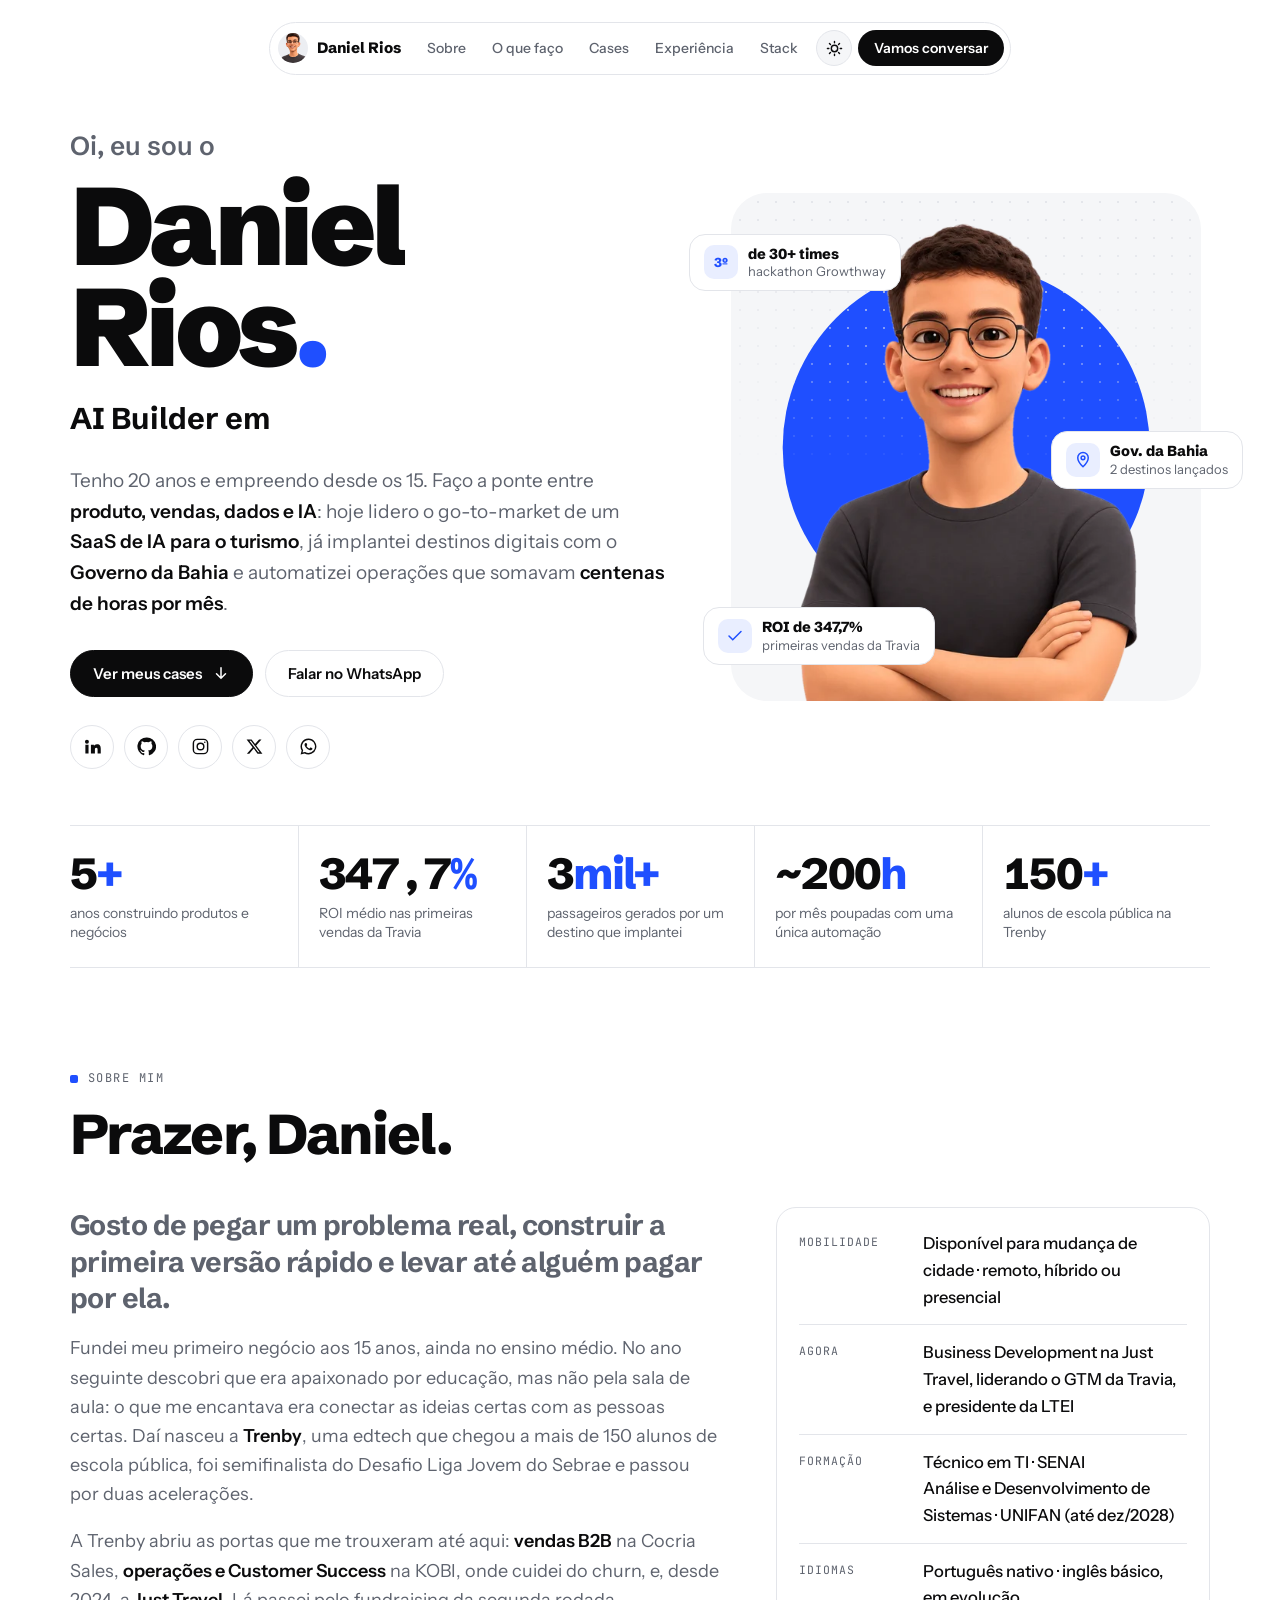
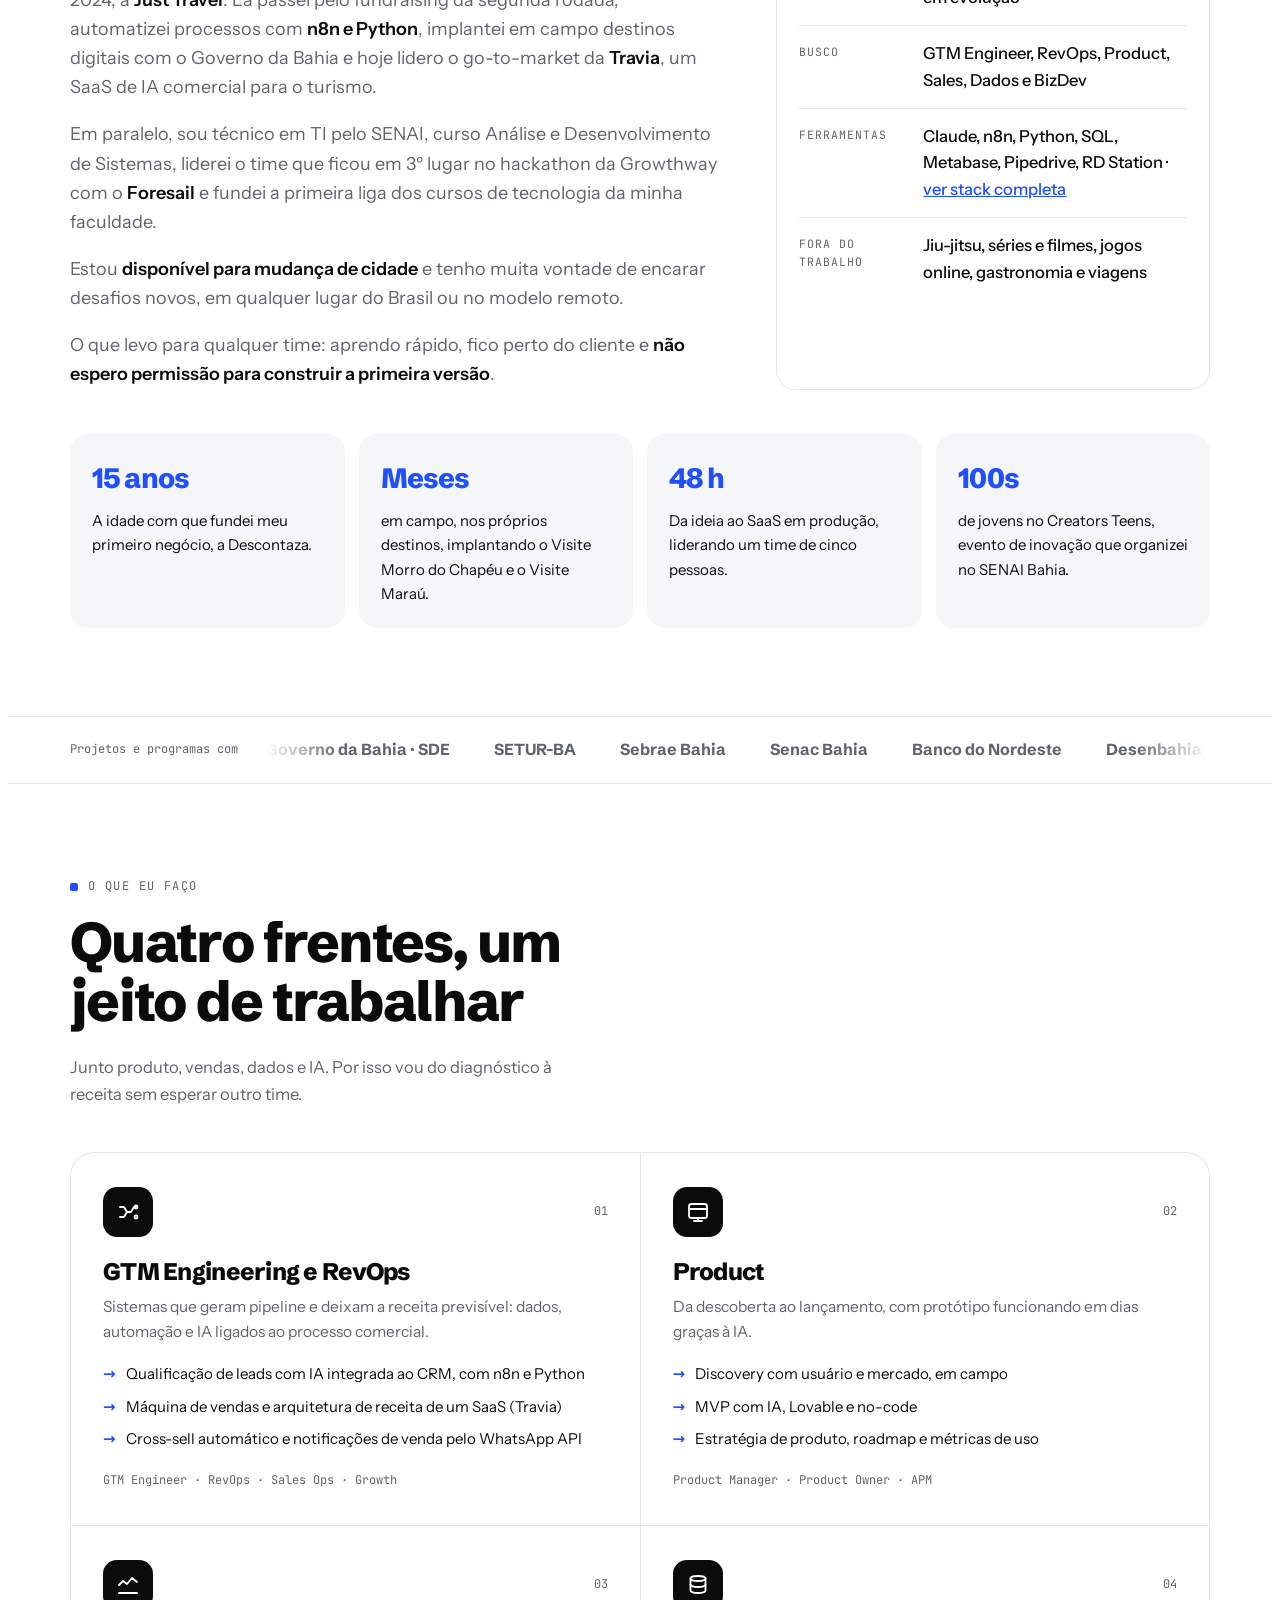
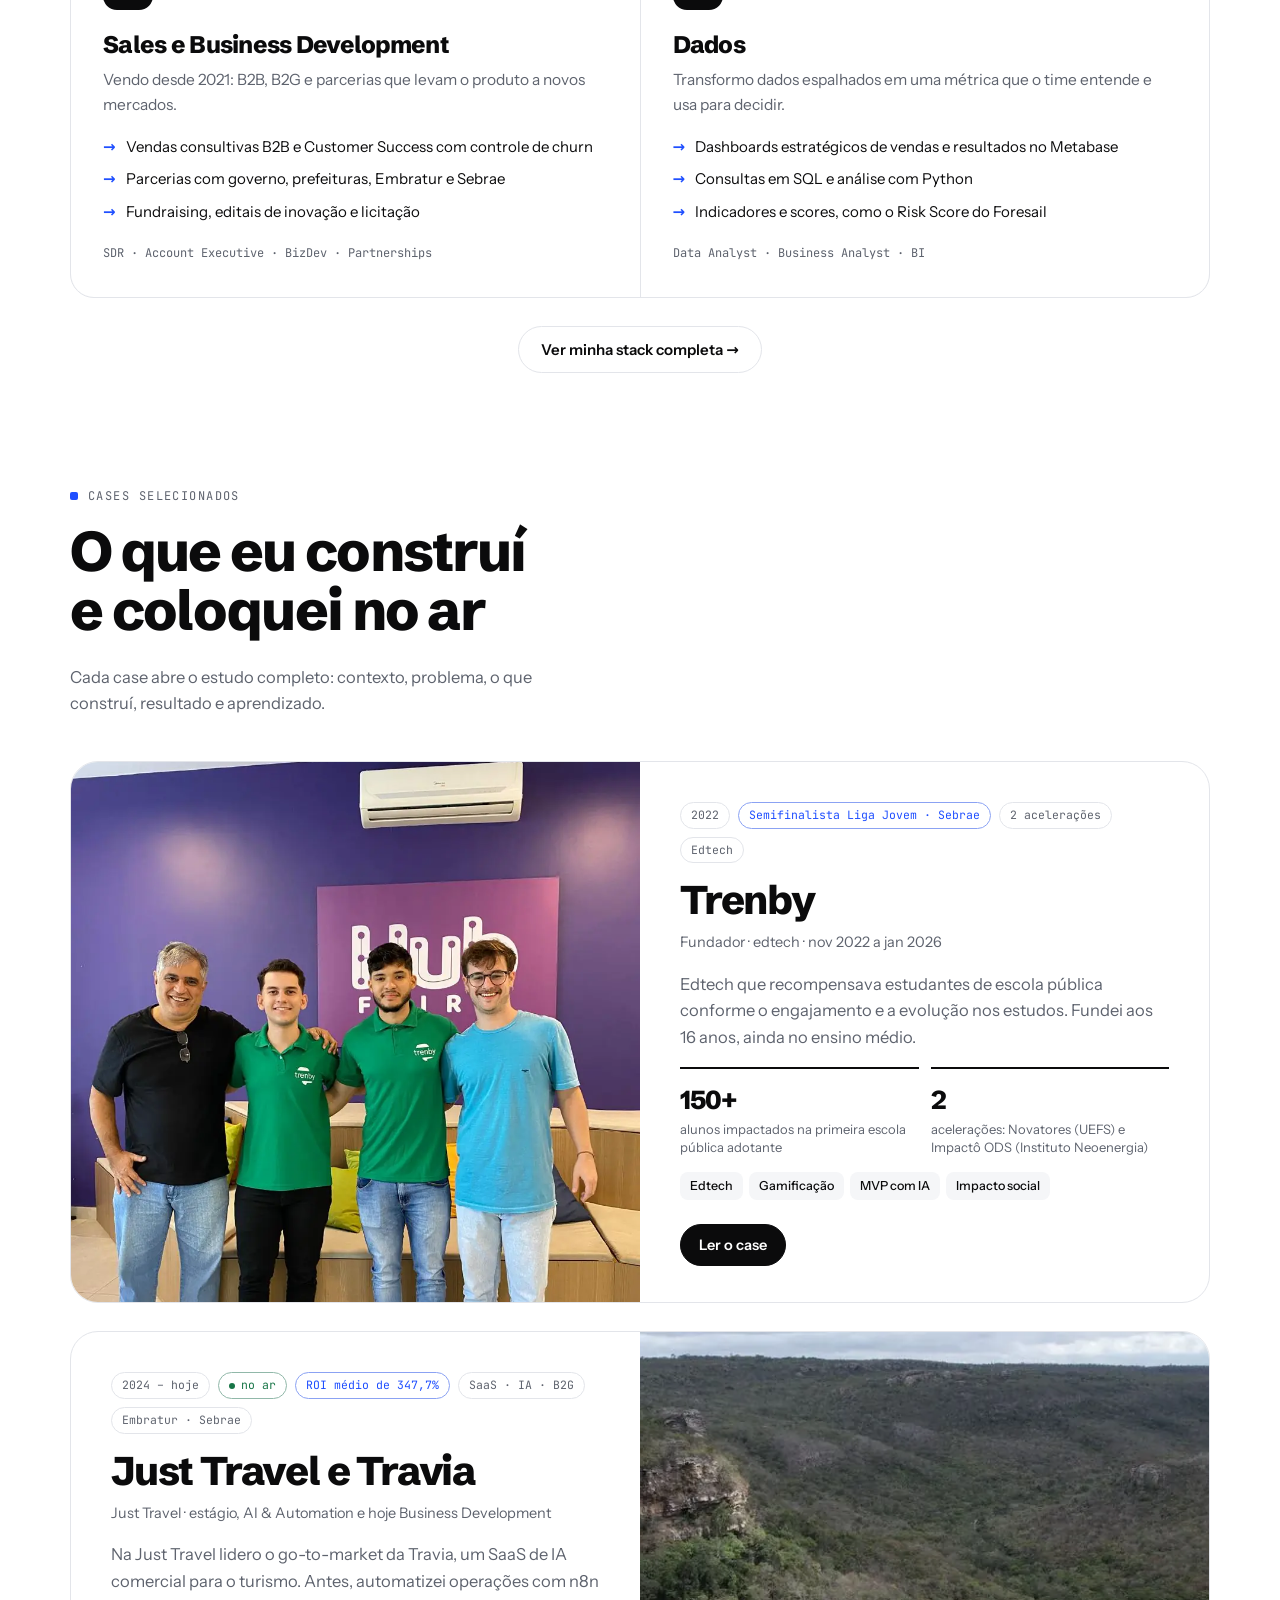
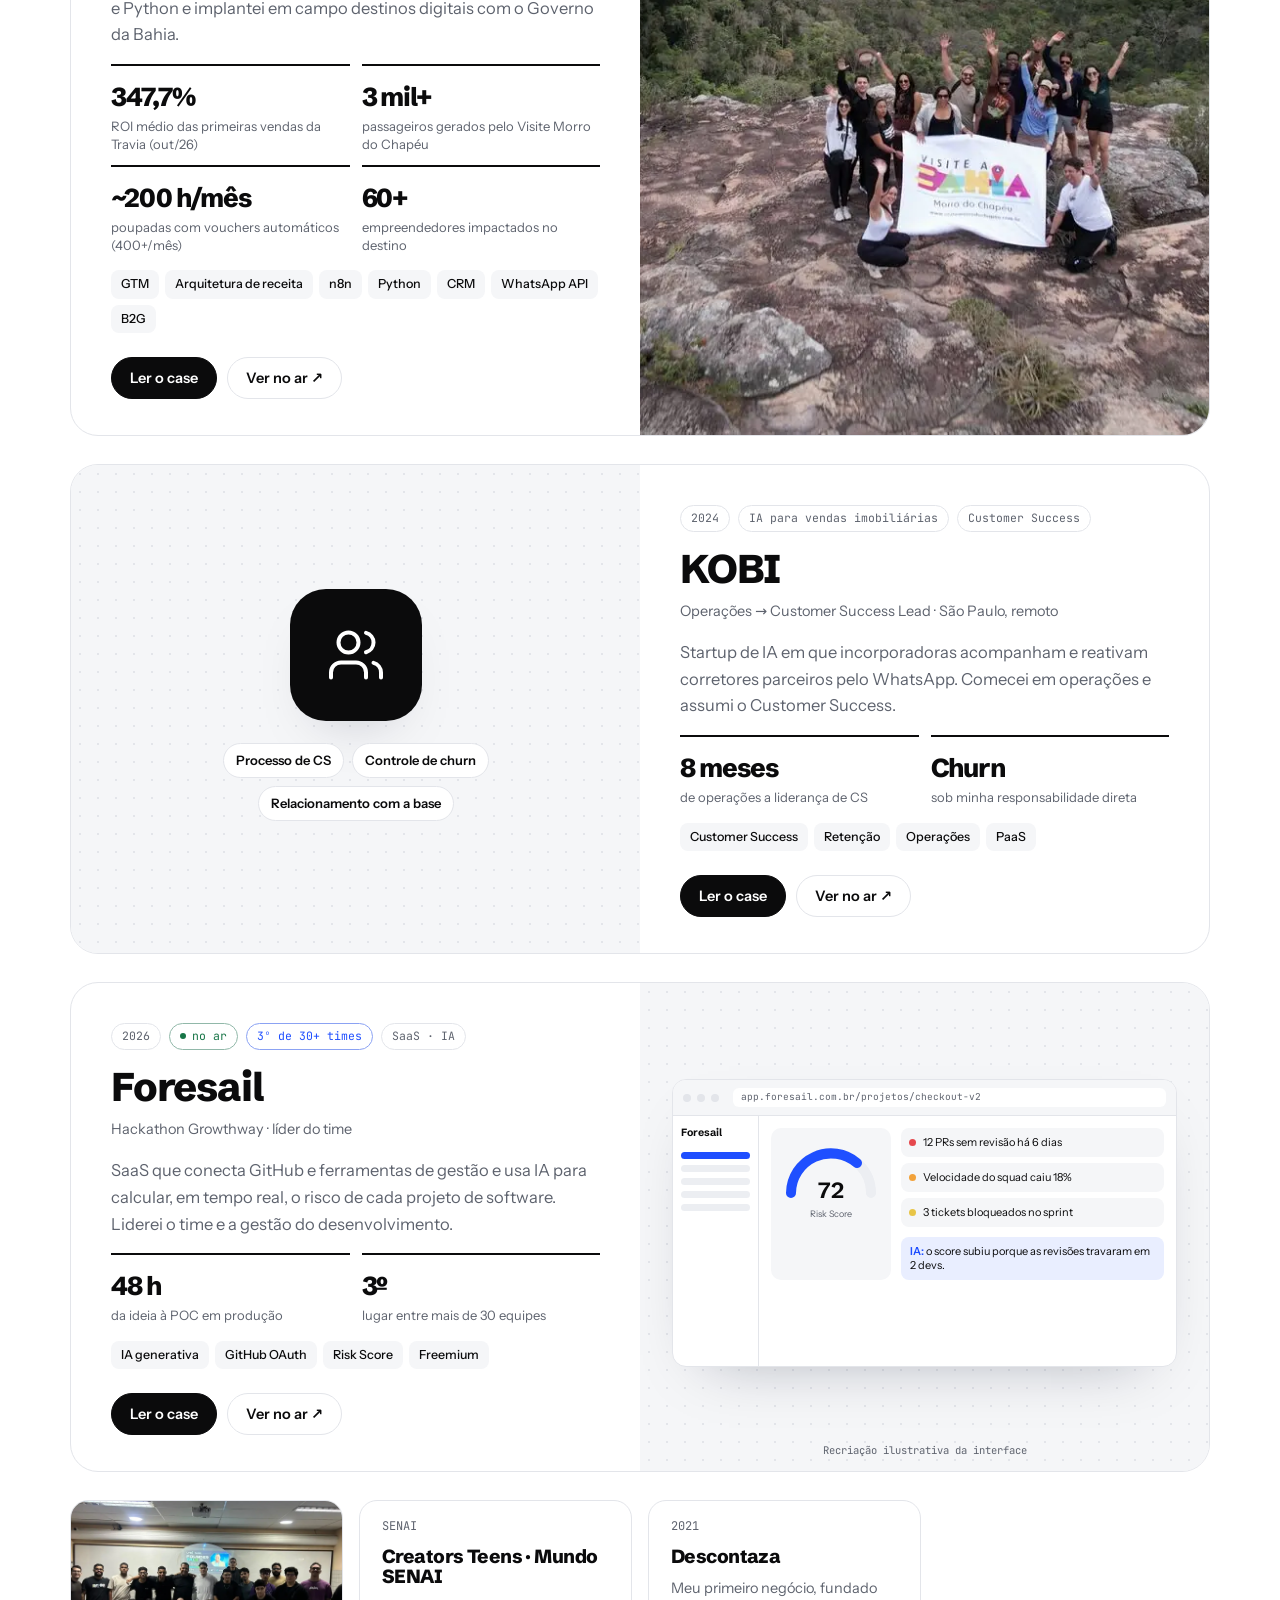
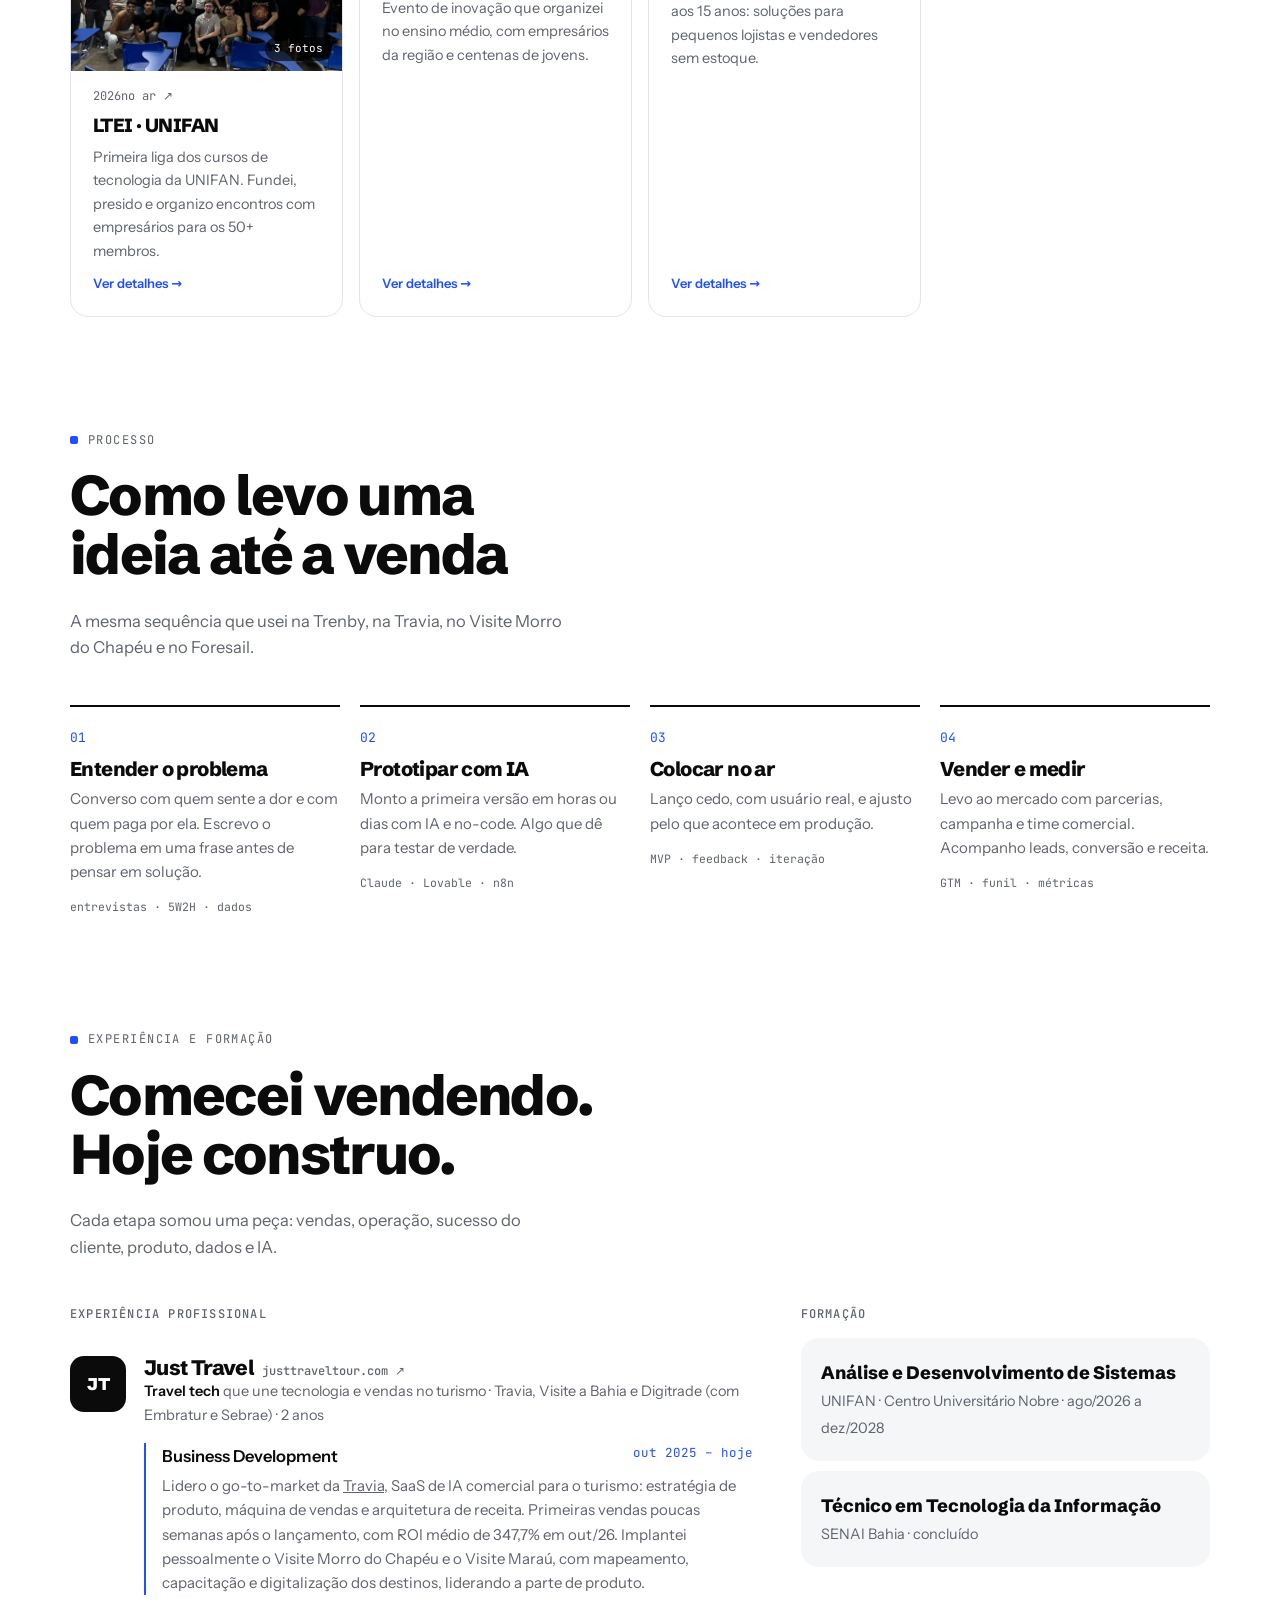
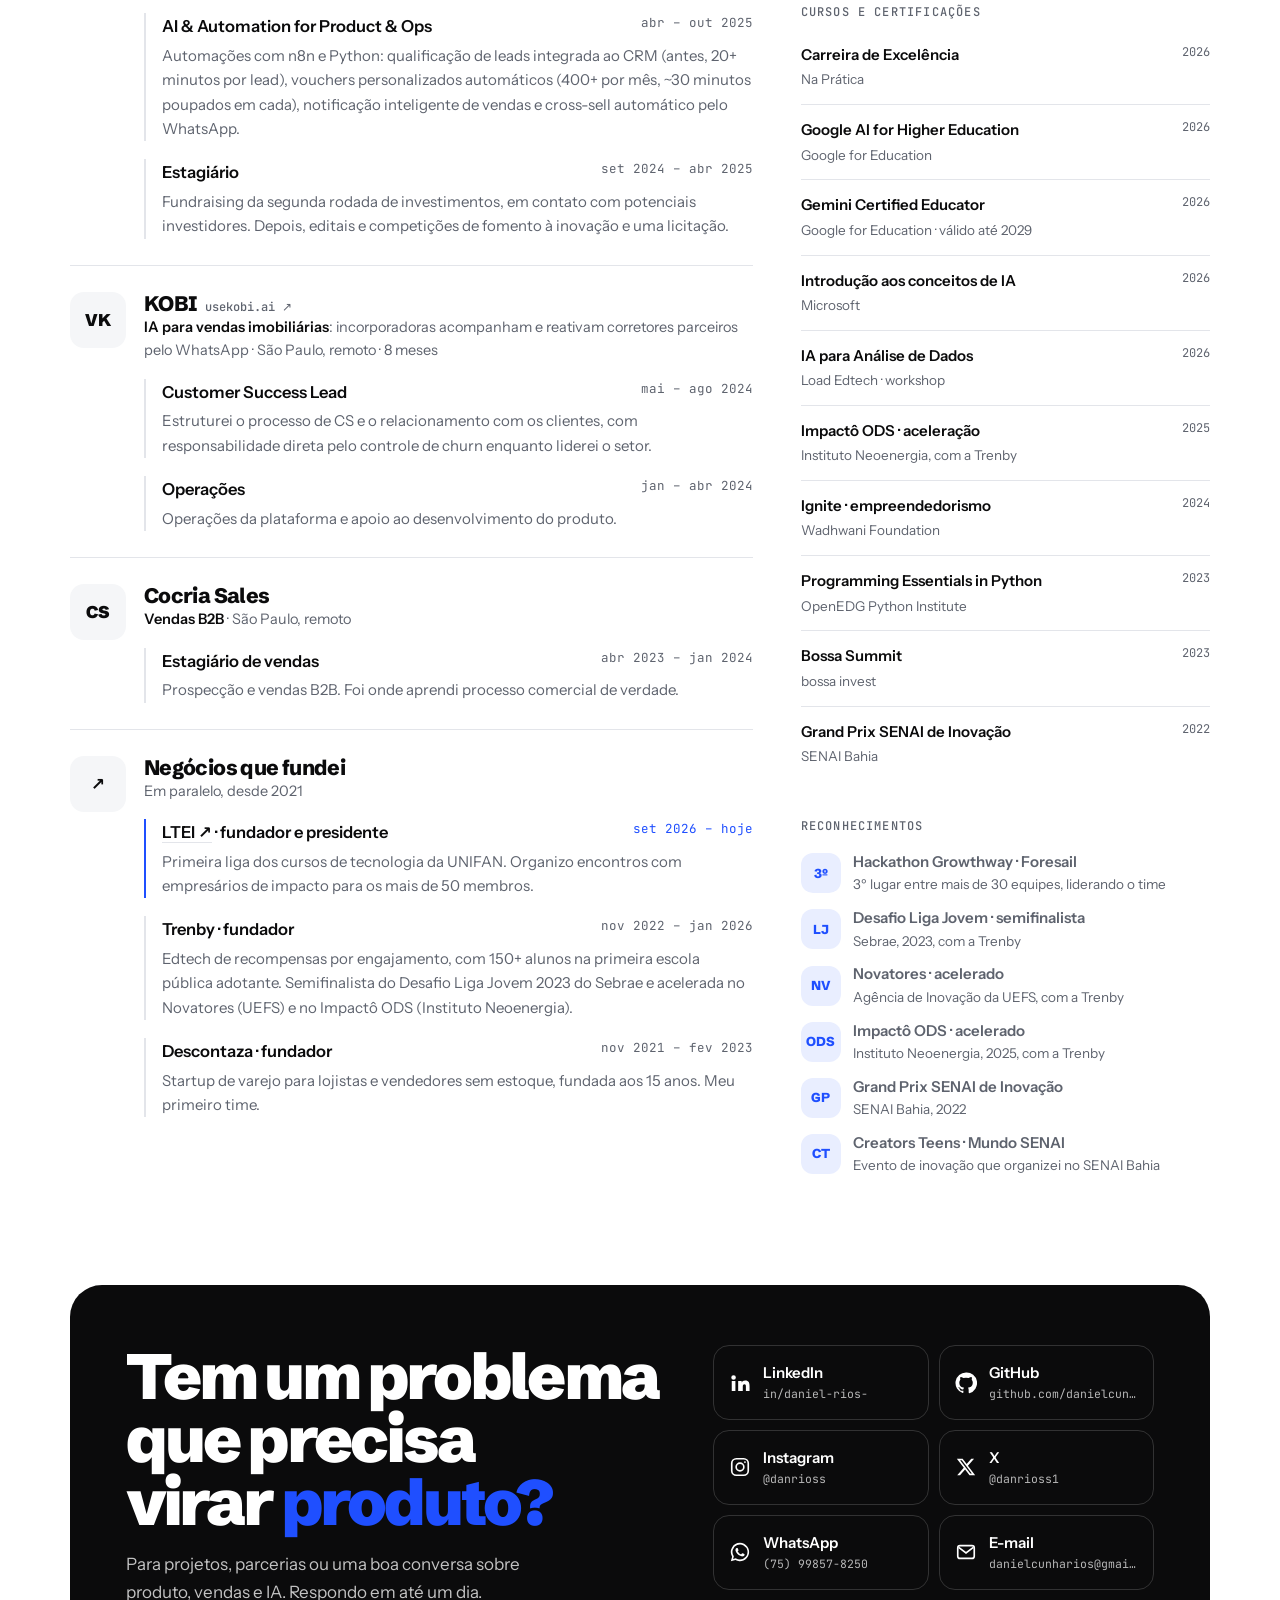
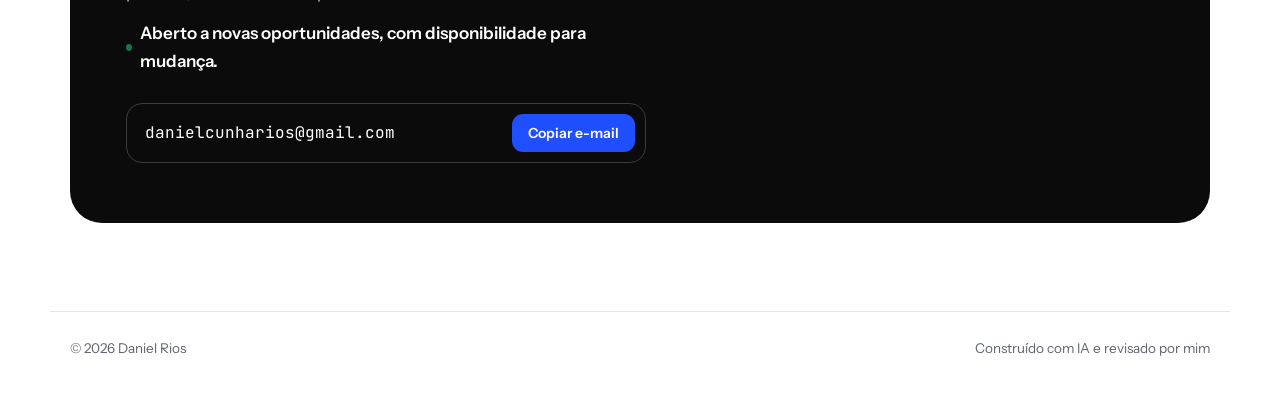
==== commit 7edd39f7: "Fecha a checagem de qualidade: HTML válido, Lighthouse 100 e links revisados Conformidade do HTML (v" ====
--- a/index.html
+++ b/index.html
@@ -5,7 +5,8 @@
 <meta name="viewport" content="width=device-width, initial-scale=1, viewport-fit=cover">
 <title>Daniel Rios · AI Builder | GTM Engineer, RevOps e Product Manager</title>
 <meta name="description" content="Daniel Rios, AI Builder: GTM Engineering, RevOps, Product, Sales e Dados. Lidera o go-to-market de um SaaS de IA no turismo e automatiza operações com n8n, Python e IA.">
-<meta name="theme-color" content="#ffffff">
+<meta name="theme-color" media="(prefers-color-scheme: light)" content="#ffffff">
+<meta name="theme-color" media="(prefers-color-scheme: dark)" content="#0a0a0b">
 <link rel="canonical" href="https://portfolio-dr-six.vercel.app/">
 <meta property="og:type" content="website">
 <meta property="og:locale" content="pt_BR">
@@ -20,9 +21,10 @@
 <meta name="twitter:site" content="@danrioss1">
 <meta name="twitter:image" content="https://portfolio-dr-six.vercel.app/assets/img/og-cover.png">
 <link rel="icon" type="image/png" href="assets/img/favicon.png">
-<link rel="preconnect" href="https://fonts.googleapis.com">
-<link rel="preconnect" href="https://fonts.gstatic.com" crossorigin>
-<link rel="stylesheet" href="https://fonts.googleapis.com/css2?family=Schibsted+Grotesk:wght@500;600;700;800;900&family=Instrument+Sans:wght@400;500;600&family=JetBrains+Mono:wght@400;500&display=swap">
+<link rel="preload" href="assets/fonts/schibsted-grotesk-latin.woff2" as="font" type="font/woff2" crossorigin>
+<link rel="preload" href="assets/fonts/instrument-sans-latin.woff2" as="font" type="font/woff2" crossorigin>
+<link rel="preload" href="assets/fonts/jetbrains-mono-latin.woff2" as="font" type="font/woff2" crossorigin>
+<link rel="preload" href="assets/img/mascote.webp" as="image" type="image/webp" fetchpriority="high">
 <link rel="stylesheet" href="assets/css/styles.css">
 <script type="application/ld+json">
 {"@context":"https://schema.org","@type":"Person","name":"Daniel Rios","alternateName":"Daniel da Cunha Rios","jobTitle":"AI Builder · Business Development e GTM","worksFor":{"@type":"Organization","name":"Just Travel","url":"https://justtraveltour.com"},"address":{"@type":"PostalAddress","addressCountry":"BR"},"alumniOf":[{"@type":"EducationalOrganization","name":"SENAI Bahia"},{"@type":"CollegeOrUniversity","name":"UNIFAN · Centro Universitário Nobre"}],"email":"mailto:danielcunharios@gmail.com","url":"https://portfolio-dr-six.vercel.app/","sameAs":["https://www.linkedin.com/in/daniel-rios-/","https://github.com/danielcunharios","https://instagram.com/danrioss","https://x.com/danrioss1"],"knowsAbout":["GTM Engineering","RevOps","Product Management","Business Development","Sales","Data Analysis","n8n","Make","Pipedrive","RD Station","Metabase","SQL","Python","Claude","AI automation"]}
@@ -31,7 +33,7 @@
 <body>
 <header class="navbar"><div class="wrap">
   <div class="pill">
-    <a class="logo" href="#inicio"><img src="assets/img/mascote.webp" alt="" width="448" height="620">Daniel Rios</a>
+    <a class="logo" href="#inicio"><img src="assets/img/mascote.webp" alt="" width="448" height="620" decoding="async">Daniel Rios</a>
     <nav aria-label="Seções"><a href="#sobre">Sobre</a><a href="#servicos">O que faço</a><a href="#cases">Cases</a><a href="#experiencia">Experiência</a><a href="#stack" id="navStack">Stack</a></nav>
     <button class="icon-btn" type="button" id="themeBtn" aria-label="Alternar tema claro e escuro"><svg viewBox="0 0 24 24" fill="none" stroke="currentColor" stroke-width="2" stroke-linecap="round"><circle cx="12" cy="12" r="4.5"/><path d="M12 2v2M12 20v2M4.9 4.9l1.4 1.4M17.7 17.7l1.4 1.4M2 12h2M20 12h2M4.9 19.1l1.4-1.4M17.7 6.3l1.4-1.4"/></svg></button>
     <a class="hire" href="#contato">Vamos conversar</a>
@@ -53,7 +55,7 @@
       <div class="social-row" id="heroSocial"></div>
     </div>
     <div class="portrait">
-      <div class="stage"><img src="assets/img/mascote.webp" alt="Mascote de Daniel Rios: jovem de óculos redondos, camiseta preta e braços cruzados, sorrindo" width="448" height="620" fetchpriority="high"></div>
+      <div class="stage"><img src="assets/img/mascote.webp" alt="Mascote de Daniel Rios: jovem de óculos redondos, camiseta preta e braços cruzados, sorrindo" width="448" height="620" fetchpriority="high" decoding="async"></div>
       <div class="badge b1"><span class="ic">3º</span><span><b>de 30+ times</b>hackathon Growthway</span></div>
       <div class="badge b2"><span class="ic"><svg viewBox="0 0 24 24" fill="none" stroke="currentColor" stroke-width="2" stroke-linecap="round" stroke-linejoin="round"><path d="M12 21s-7-6.5-7-12a7 7 0 0 1 14 0c0 5.5-7 12-7 12Z"/><circle cx="12" cy="9" r="2.5"/></svg></span><span><b>Gov. da Bahia</b>2 destinos lançados</span></div>
       <div class="badge b3"><span class="ic"><svg viewBox="0 0 24 24" fill="none" stroke="currentColor" stroke-width="2" stroke-linecap="round"><path d="M4 12l5 5L20 6"/></svg></span><span><b>ROI de 347,7%</b>primeiras vendas da Travia</span></div>
@@ -149,10 +151,10 @@
     <p>A mesma sequência que usei na Trenby, na Travia, no Visite Morro do Chapéu e no Foresail.</p>
   </div>
   <div class="process">
-    <div class="step"><h4>Entender o problema</h4><p>Converso com quem sente a dor e com quem paga por ela. Escrevo o problema em uma frase antes de pensar em solução.</p><span class="t">entrevistas · 5W2H · dados</span></div>
-    <div class="step"><h4>Prototipar com IA</h4><p>Monto a primeira versão em horas ou dias com IA e no-code. Algo que dê para testar de verdade.</p><span class="t">Claude · Lovable · n8n</span></div>
-    <div class="step"><h4>Colocar no ar</h4><p>Lanço cedo, com usuário real, e ajusto pelo que acontece em produção.</p><span class="t">MVP · feedback · iteração</span></div>
-    <div class="step"><h4>Vender e medir</h4><p>Levo ao mercado com parcerias, campanha e time comercial. Acompanho leads, conversão e receita.</p><span class="t">GTM · funil · métricas</span></div>
+    <div class="step"><h3>Entender o problema</h3><p>Converso com quem sente a dor e com quem paga por ela. Escrevo o problema em uma frase antes de pensar em solução.</p><span class="t">entrevistas · 5W2H · dados</span></div>
+    <div class="step"><h3>Prototipar com IA</h3><p>Monto a primeira versão em horas ou dias com IA e no-code. Algo que dê para testar de verdade.</p><span class="t">Claude · Lovable · n8n</span></div>
+    <div class="step"><h3>Colocar no ar</h3><p>Lanço cedo, com usuário real, e ajusto pelo que acontece em produção.</p><span class="t">MVP · feedback · iteração</span></div>
+    <div class="step"><h3>Vender e medir</h3><p>Levo ao mercado com parcerias, campanha e time comercial. Acompanho leads, conversão e receita.</p><span class="t">GTM · funil · métricas</span></div>
   </div>
 </div></section>
 
@@ -167,25 +169,25 @@
       <article class="job cur"><div class="logo-box">JT</div><div>
         <h3><a href="https://justtraveltour.com" target="_blank" rel="noopener">Just Travel<span class="ext">justtraveltour.com ↗</span></a></h3><div class="co"><b>Travel tech</b> que une tecnologia e vendas no turismo · Travia, Visite a Bahia e Digitrade (com Embratur e Sebrae) · 2 anos</div>
         <div>
-          <div class="roleline now"><div class="rh"><b>Business Development</b><time>out 2025 – hoje</time></div><p>Lidero o go-to-market da <a href="https://travia.me" target="_blank" rel="noopener">Travia</a>, SaaS de IA comercial para o turismo: estratégia de produto, máquina de vendas e arquitetura de receita. Primeiras vendas poucas semanas após o lançamento, com ROI médio de 347,7% em out/26. Implantei pessoalmente o Visite Morro do Chapéu e o Visite Maraú, com mapeamento, capacitação e digitalização dos destinos, liderando a parte de produto.</p></div>
-          <div class="roleline"><div class="rh"><b>AI &amp; Automation for Product &amp; Ops</b><time>abr – out 2025</time></div><p>Automações com n8n e Python: qualificação de leads integrada ao CRM (antes, 20+ minutos por lead), vouchers personalizados automáticos (400+ por mês, ~30 minutos poupados em cada), notificação inteligente de vendas e cross-sell automático pelo WhatsApp.</p></div>
-          <div class="roleline"><div class="rh"><b>Estagiário</b><time>set 2024 – abr 2025</time></div><p>Fundraising da segunda rodada de investimentos, em contato com potenciais investidores. Depois, editais e competições de fomento à inovação e uma licitação.</p></div>
+          <div class="roleline now"><div class="rh"><b>Business Development</b><span class="when">out 2025 – hoje</span></div><p>Lidero o go-to-market da <a href="https://travia.me" target="_blank" rel="noopener">Travia</a>, SaaS de IA comercial para o turismo: estratégia de produto, máquina de vendas e arquitetura de receita. Primeiras vendas poucas semanas após o lançamento, com ROI médio de 347,7% em out/26. Implantei pessoalmente o Visite Morro do Chapéu e o Visite Maraú, com mapeamento, capacitação e digitalização dos destinos, liderando a parte de produto.</p></div>
+          <div class="roleline"><div class="rh"><b>AI &amp; Automation for Product &amp; Ops</b><span class="when">abr – out 2025</span></div><p>Automações com n8n e Python: qualificação de leads integrada ao CRM (antes, 20+ minutos por lead), vouchers personalizados automáticos (400+ por mês, ~30 minutos poupados em cada), notificação inteligente de vendas e cross-sell automático pelo WhatsApp.</p></div>
+          <div class="roleline"><div class="rh"><b>Estagiário</b><span class="when">set 2024 – abr 2025</span></div><p>Fundraising da segunda rodada de investimentos, em contato com potenciais investidores. Depois, editais e competições de fomento à inovação e uma licitação.</p></div>
         </div>
       </div></article>
       <article class="job"><div class="logo-box">VK</div><div>
         <h3><a href="https://www.usekobi.ai/" target="_blank" rel="noopener">KOBI<span class="ext">usekobi.ai ↗</span></a></h3><div class="co"><b>IA para vendas imobiliárias</b>: incorporadoras acompanham e reativam corretores parceiros pelo WhatsApp · São Paulo, remoto · 8 meses</div>
-        <div class="roleline"><div class="rh"><b>Customer Success Lead</b><time>mai – ago 2024</time></div><p>Estruturei o processo de CS e o relacionamento com os clientes, com responsabilidade direta pelo controle de churn enquanto liderei o setor.</p></div>
-        <div class="roleline"><div class="rh"><b>Operações</b><time>jan – abr 2024</time></div><p>Operações da plataforma e apoio ao desenvolvimento do produto.</p></div>
+        <div class="roleline"><div class="rh"><b>Customer Success Lead</b><span class="when">mai – ago 2024</span></div><p>Estruturei o processo de CS e o relacionamento com os clientes, com responsabilidade direta pelo controle de churn enquanto liderei o setor.</p></div>
+        <div class="roleline"><div class="rh"><b>Operações</b><span class="when">jan – abr 2024</span></div><p>Operações da plataforma e apoio ao desenvolvimento do produto.</p></div>
       </div></article>
       <article class="job"><div class="logo-box">CS</div><div>
         <h3>Cocria Sales</h3><div class="co"><b>Vendas B2B</b> · São Paulo, remoto</div>
-        <div class="roleline"><div class="rh"><b>Estagiário de vendas</b><time>abr 2023 – jan 2024</time></div><p>Prospecção e vendas B2B. Foi onde aprendi processo comercial de verdade.</p></div>
+        <div class="roleline"><div class="rh"><b>Estagiário de vendas</b><span class="when">abr 2023 – jan 2024</span></div><p>Prospecção e vendas B2B. Foi onde aprendi processo comercial de verdade.</p></div>
       </div></article>
       <article class="job"><div class="logo-box">↗</div><div>
         <h3>Negócios que fundei</h3><div class="co">Em paralelo, desde 2021</div>
-        <div class="roleline now"><div class="rh"><b><a href="https://lteiunifan.com.br/" target="_blank" rel="noopener">LTEI ↗</a> · fundador e presidente</b><time>set 2026 – hoje</time></div><p>Primeira liga dos cursos de tecnologia da UNIFAN. Organizo encontros com empresários de impacto para os mais de 50 membros.</p></div>
-        <div class="roleline"><div class="rh"><b><a href="https://trenby.com.br" target="_blank" rel="noopener">Trenby ↗</a> · fundador</b><time>nov 2022 – jan 2026</time></div><p>Edtech de recompensas por engajamento, com 150+ alunos na primeira escola pública adotante. Semifinalista do Desafio Liga Jovem 2023 do Sebrae e acelerada no Novatores (UEFS) e no Impactô ODS (Instituto Neoenergia).</p></div>
-        <div class="roleline"><div class="rh"><b>Descontaza · fundador</b><time>nov 2021 – fev 2023</time></div><p>Startup de varejo para lojistas e vendedores sem estoque, fundada aos 15 anos. Meu primeiro time.</p></div>
+        <div class="roleline now"><div class="rh"><b><a href="https://lteiunifan.com.br/" target="_blank" rel="noopener">LTEI ↗</a> · fundador e presidente</b><span class="when">set 2026 – hoje</span></div><p>Primeira liga dos cursos de tecnologia da UNIFAN. Organizo encontros com empresários de impacto para os mais de 50 membros.</p></div>
+        <div class="roleline"><div class="rh"><b>Trenby · fundador</b><span class="when">nov 2022 – jan 2026</span></div><p>Edtech de recompensas por engajamento, com 150+ alunos na primeira escola pública adotante. Semifinalista do Desafio Liga Jovem 2023 do Sebrae e acelerada no Novatores (UEFS) e no Impactô ODS (Instituto Neoenergia).</p></div>
+        <div class="roleline"><div class="rh"><b>Descontaza · fundador</b><span class="when">nov 2021 – fev 2023</span></div><p>Startup de varejo para lojistas e vendedores sem estoque, fundada aos 15 anos. Meu primeiro time.</p></div>
       </div></article>
     </div>
     <div class="side">
@@ -257,8 +259,8 @@
 
 <footer class="foot"><div class="wrap"><span>© 2026 Daniel Rios</span><span>Construído com IA e revisado por mim</span></div></footer>
 
-<dialog id="dlg" aria-labelledby="dTitle"><div class="sheet" id="sheet"></div></dialog>
-<dialog id="lb" aria-label="Foto ampliada"><figure class="lbx" style="margin:0"><button class="lbclose" type="button" aria-label="Fechar foto">✕</button><img id="lbImg" alt=""><button class="lbbtn prev" type="button" aria-label="Foto anterior">‹</button><button class="lbbtn next" type="button" aria-label="Próxima foto">›</button><figcaption><span id="lbCap"></span><br><span class="ctr" id="lbCtr"></span></figcaption></figure></dialog>
+<dialog id="dlg"><div class="sheet" id="sheet"></div></dialog>
+<dialog id="lb" aria-label="Foto ampliada"><figure class="lbx" style="margin:0"><button class="lbclose" type="button" aria-label="Fechar foto">✕</button><img id="lbImg" alt="" src="[data-uri]"><button class="lbbtn prev" type="button" aria-label="Foto anterior">‹</button><button class="lbbtn next" type="button" aria-label="Próxima foto">›</button><figcaption><span id="lbCap"></span><br><span class="ctr" id="lbCtr"></span></figcaption></figure></dialog>
 <script src="assets/js/data.js"></script>
 <script src="assets/js/main.js"></script>
 </body>
--- a/assets/css/styles.css
+++ b/assets/css/styles.css
@@ -1,3 +1,12 @@
+/* Fontes servidas pelo próprio site (variáveis, subconjuntos latin e latin-ext do Google Fonts, licença OFL).
+   Evita a folha de estilo externa que bloqueava a renderização e o deslocamento de layout na troca de fonte. */
+@font-face{font-family:"Schibsted Grotesk";font-style:normal;font-weight:500 900;font-display:swap;src:url("../fonts/schibsted-grotesk-latin.woff2") format("woff2");unicode-range:U+0000-00FF, U+0131, U+0152-0153, U+02BB-02BC, U+02C6, U+02DA, U+02DC, U+0304, U+0308, U+0329, U+2000-206F, U+20AC, U+2122, U+2191, U+2193, U+2212, U+2215, U+FEFF, U+FFFD}
+@font-face{font-family:"Schibsted Grotesk";font-style:normal;font-weight:500 900;font-display:swap;src:url("../fonts/schibsted-grotesk-latin-ext.woff2") format("woff2");unicode-range:U+0100-02BA, U+02BD-02C5, U+02C7-02CC, U+02CE-02D7, U+02DD-02FF, U+0304, U+0308, U+0329, U+1D00-1DBF, U+1E00-1E9F, U+1EF2-1EFF, U+2020, U+20A0-20AB, U+20AD-20C4, U+2113, U+2C60-2C7F, U+A720-A7FF}
+@font-face{font-family:"Instrument Sans";font-style:normal;font-weight:400 600;font-display:swap;src:url("../fonts/instrument-sans-latin.woff2") format("woff2");unicode-range:U+0000-00FF, U+0131, U+0152-0153, U+02BB-02BC, U+02C6, U+02DA, U+02DC, U+0304, U+0308, U+0329, U+2000-206F, U+20AC, U+2122, U+2191, U+2193, U+2212, U+2215, U+FEFF, U+FFFD}
+@font-face{font-family:"Instrument Sans";font-style:normal;font-weight:400 600;font-display:swap;src:url("../fonts/instrument-sans-latin-ext.woff2") format("woff2");unicode-range:U+0100-02BA, U+02BD-02C5, U+02C7-02CC, U+02CE-02D7, U+02DD-02FF, U+0304, U+0308, U+0329, U+1D00-1DBF, U+1E00-1E9F, U+1EF2-1EFF, U+2020, U+20A0-20AB, U+20AD-20C4, U+2113, U+2C60-2C7F, U+A720-A7FF}
+@font-face{font-family:"JetBrains Mono";font-style:normal;font-weight:400 500;font-display:swap;src:url("../fonts/jetbrains-mono-latin.woff2") format("woff2");unicode-range:U+0000-00FF, U+0131, U+0152-0153, U+02BB-02BC, U+02C6, U+02DA, U+02DC, U+0304, U+0308, U+0329, U+2000-206F, U+20AC, U+2122, U+2191, U+2193, U+2212, U+2215, U+FEFF, U+FFFD}
+@font-face{font-family:"JetBrains Mono";font-style:normal;font-weight:400 500;font-display:swap;src:url("../fonts/jetbrains-mono-latin-ext.woff2") format("woff2");unicode-range:U+0100-02BA, U+02BD-02C5, U+02C7-02CC, U+02CE-02D7, U+02DD-02FF, U+0304, U+0308, U+0329, U+1D00-1DBF, U+1E00-1E9F, U+1EF2-1EFF, U+2020, U+20A0-20AB, U+20AD-20C4, U+2113, U+2C60-2C7F, U+A720-A7FF}
+
 /* Layout: clean black & white editorial portfolio. Personal hero with mascot, about-me, services, case studies with recreated
    product screens, process, full experience + courses, contact. One accent: electric blue, used only for emphasis. */
 :root{
@@ -192,7 +201,7 @@
 .fs aside b{font-family:var(--f-display);font-size:10.5px;margin-bottom:6px}
 .fs aside span{height:7px;border-radius:4px;background:var(--surface-2)}
 .fs aside span.on{background:var(--accent)}
-.fs main{padding:12px;display:grid;grid-template-columns:120px 1fr;gap:10px;align-content:start}
+.fs .fs-main{padding:12px;display:grid;grid-template-columns:120px 1fr;gap:10px;align-content:start}
 .gauge{grid-row:span 2;background:var(--surface);border-radius:10px;padding:10px;text-align:center}
 .gauge svg{width:100%;height:auto}
 .gauge b{display:block;font-family:var(--f-display);font-size:22px;margin-top:-26px}
@@ -259,8 +268,8 @@
 .lbclose{position:absolute;top:-6px;right:0;transform:translateY(-100%);width:40px;height:40px;border-radius:50%;border:1px solid rgba(255,255,255,.25);background:rgba(0,0,0,.45);color:#fff;cursor:pointer}
 .mini .yr{font-family:var(--f-mono);font-size:12px;color:var(--muted)}
 .mini .em{width:40px;height:40px;border-radius:12px;display:grid;place-items:center;background:var(--invert);color:var(--invert-ink);font-family:var(--f-display);font-weight:800;font-size:14px}
-.mini h4{font-size:19px;font-weight:800}
-.mini p{font-size:14.5px;color:var(--muted)}
+.mini .ttl{display:block;font-family:var(--f-display);font-size:19px;font-weight:800;letter-spacing:-.03em;line-height:1.05}
+.mini .ds{display:block;font-size:14.5px;color:var(--muted)}
 .mini .go{margin-top:auto;font-size:13px;font-weight:600;color:var(--accent)}
 
 .process{display:grid;grid-template-columns:repeat(4,minmax(0,1fr));gap:20px;counter-reset:s}
@@ -268,7 +277,7 @@
 @media (max-width:520px){.process{grid-template-columns:1fr}}
 .step{padding-top:20px;border-top:2px solid var(--ink)}
 .step::before{counter-increment:s;content:"0" counter(s);font-family:var(--f-mono);font-size:13px;color:var(--accent);display:block}
-.step h4{font-size:20px;font-weight:800;margin-top:10px}
+.step h3{font-size:20px;font-weight:800;margin-top:10px}
 .step p{font-size:15px;color:var(--muted);margin-top:8px}
 .step .t{font-family:var(--f-mono);font-size:11.5px;color:var(--muted);margin-top:14px;display:block}
 
@@ -289,8 +298,8 @@
 .roleline.now{border-left-color:var(--accent)}
 .roleline .rh{display:flex;justify-content:space-between;gap:10px;flex-wrap:wrap}
 .roleline .rh b{font-weight:600}
-.roleline time{font-family:var(--f-mono);font-size:12.5px;color:var(--muted);white-space:nowrap}
-.roleline.now time{color:var(--accent)}
+.roleline .when{font-family:var(--f-mono);font-size:12.5px;color:var(--muted);white-space:nowrap}
+.roleline.now .when{color:var(--accent)}
 .roleline p{color:var(--muted);font-size:15px;margin-top:4px}
 .side{display:grid;gap:36px;align-content:start}
 .job h3 a{text-decoration:none}
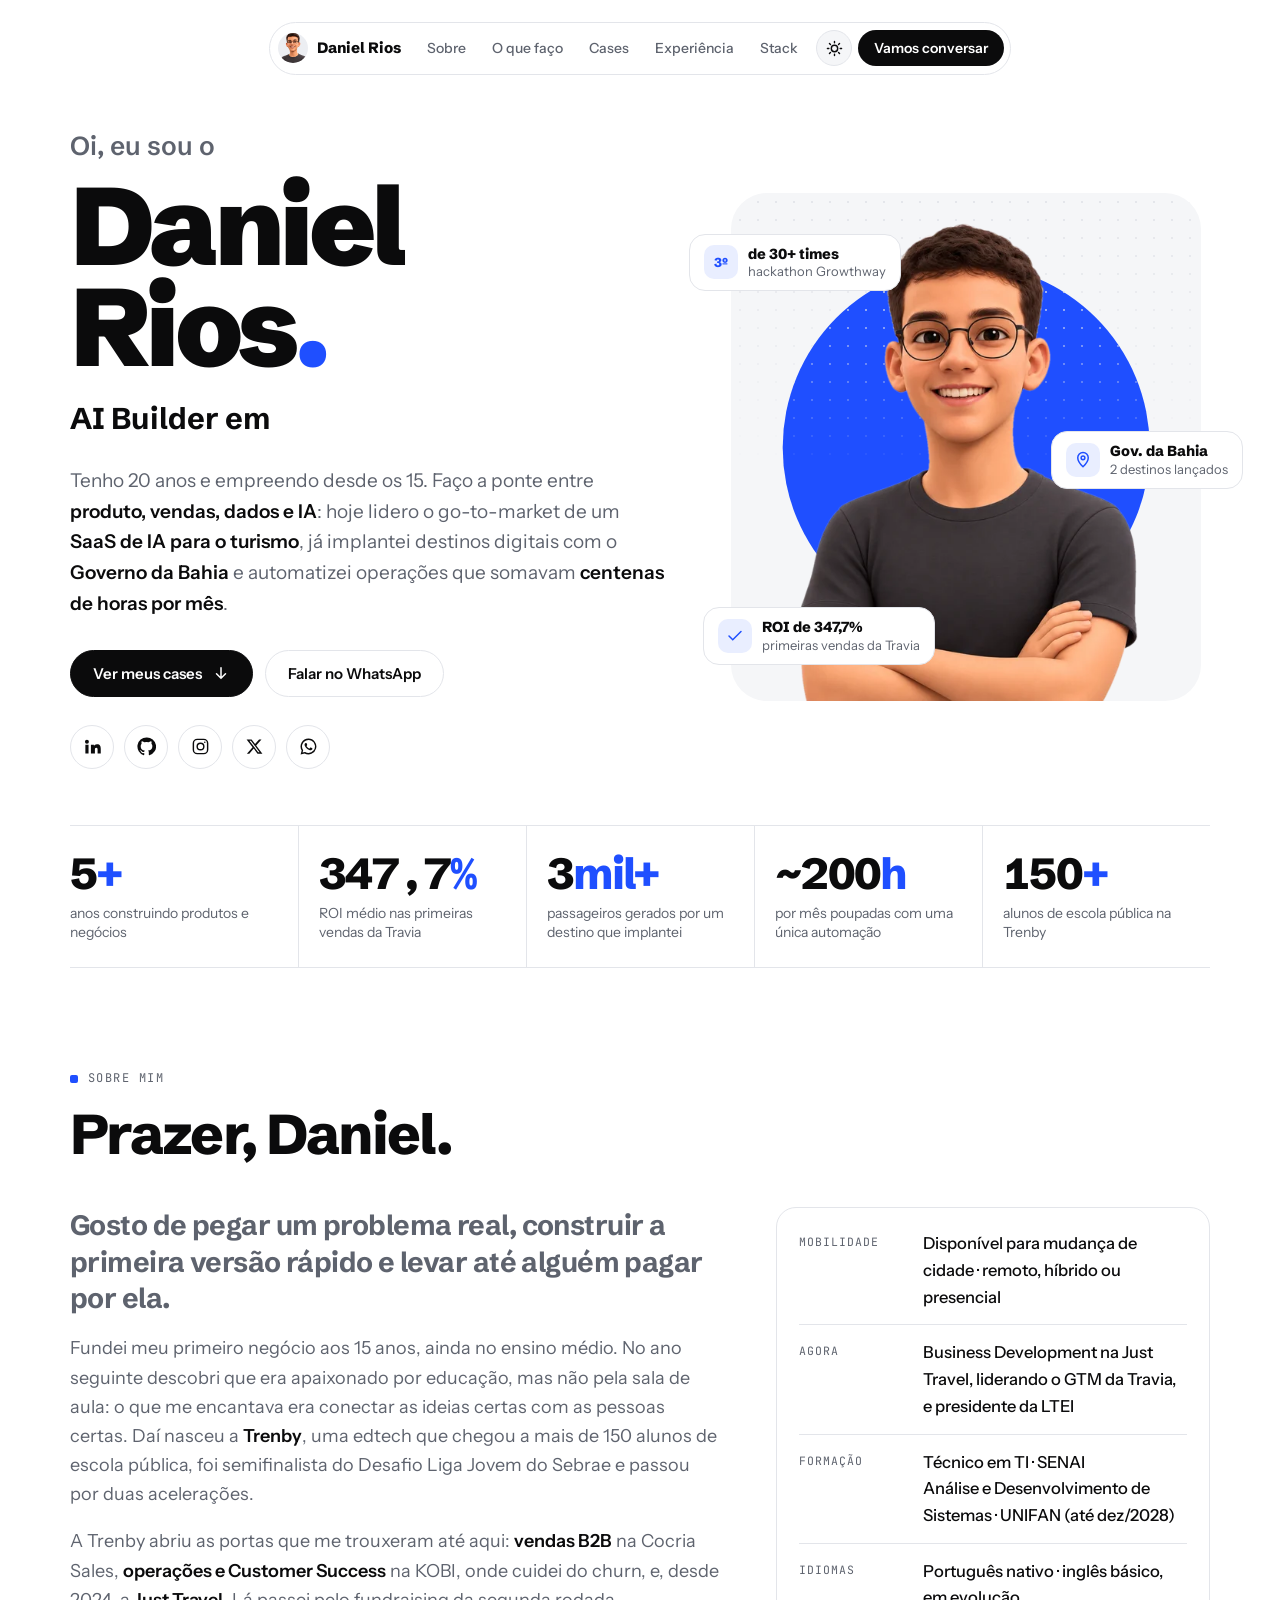
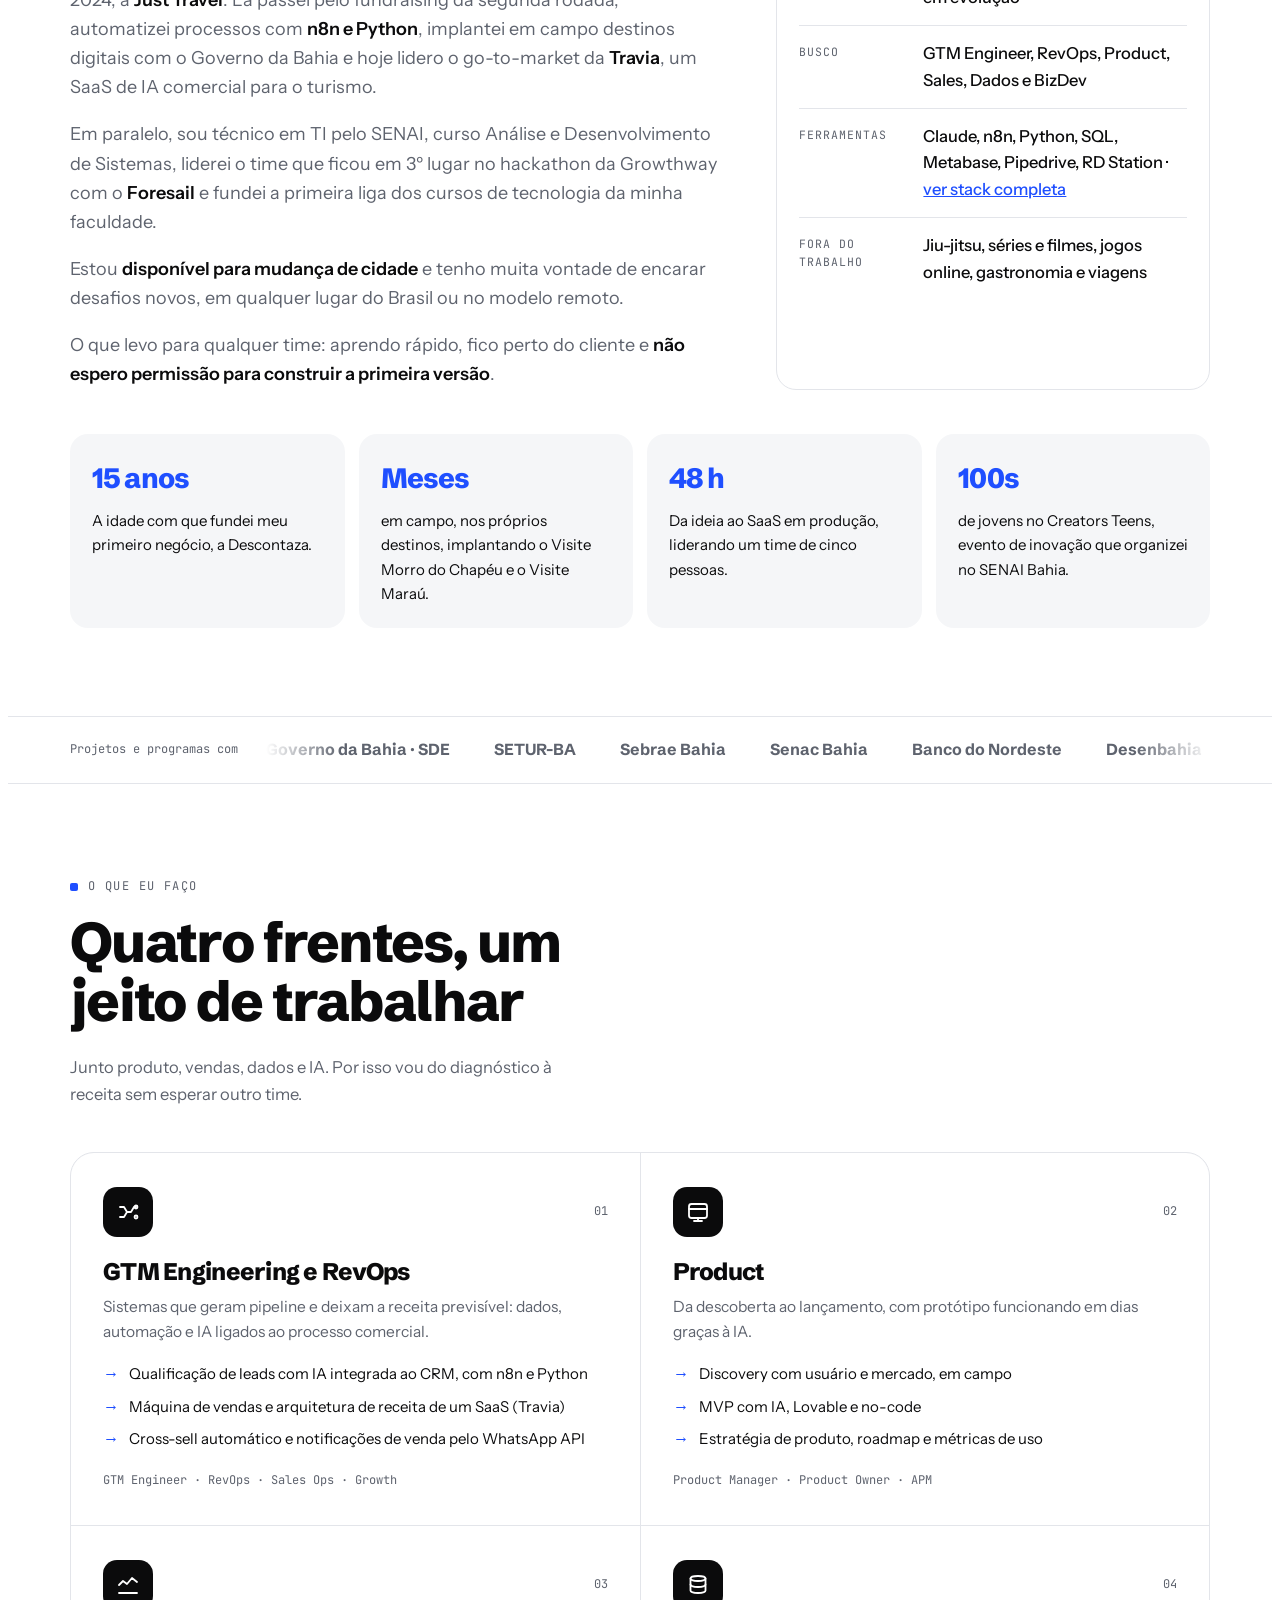
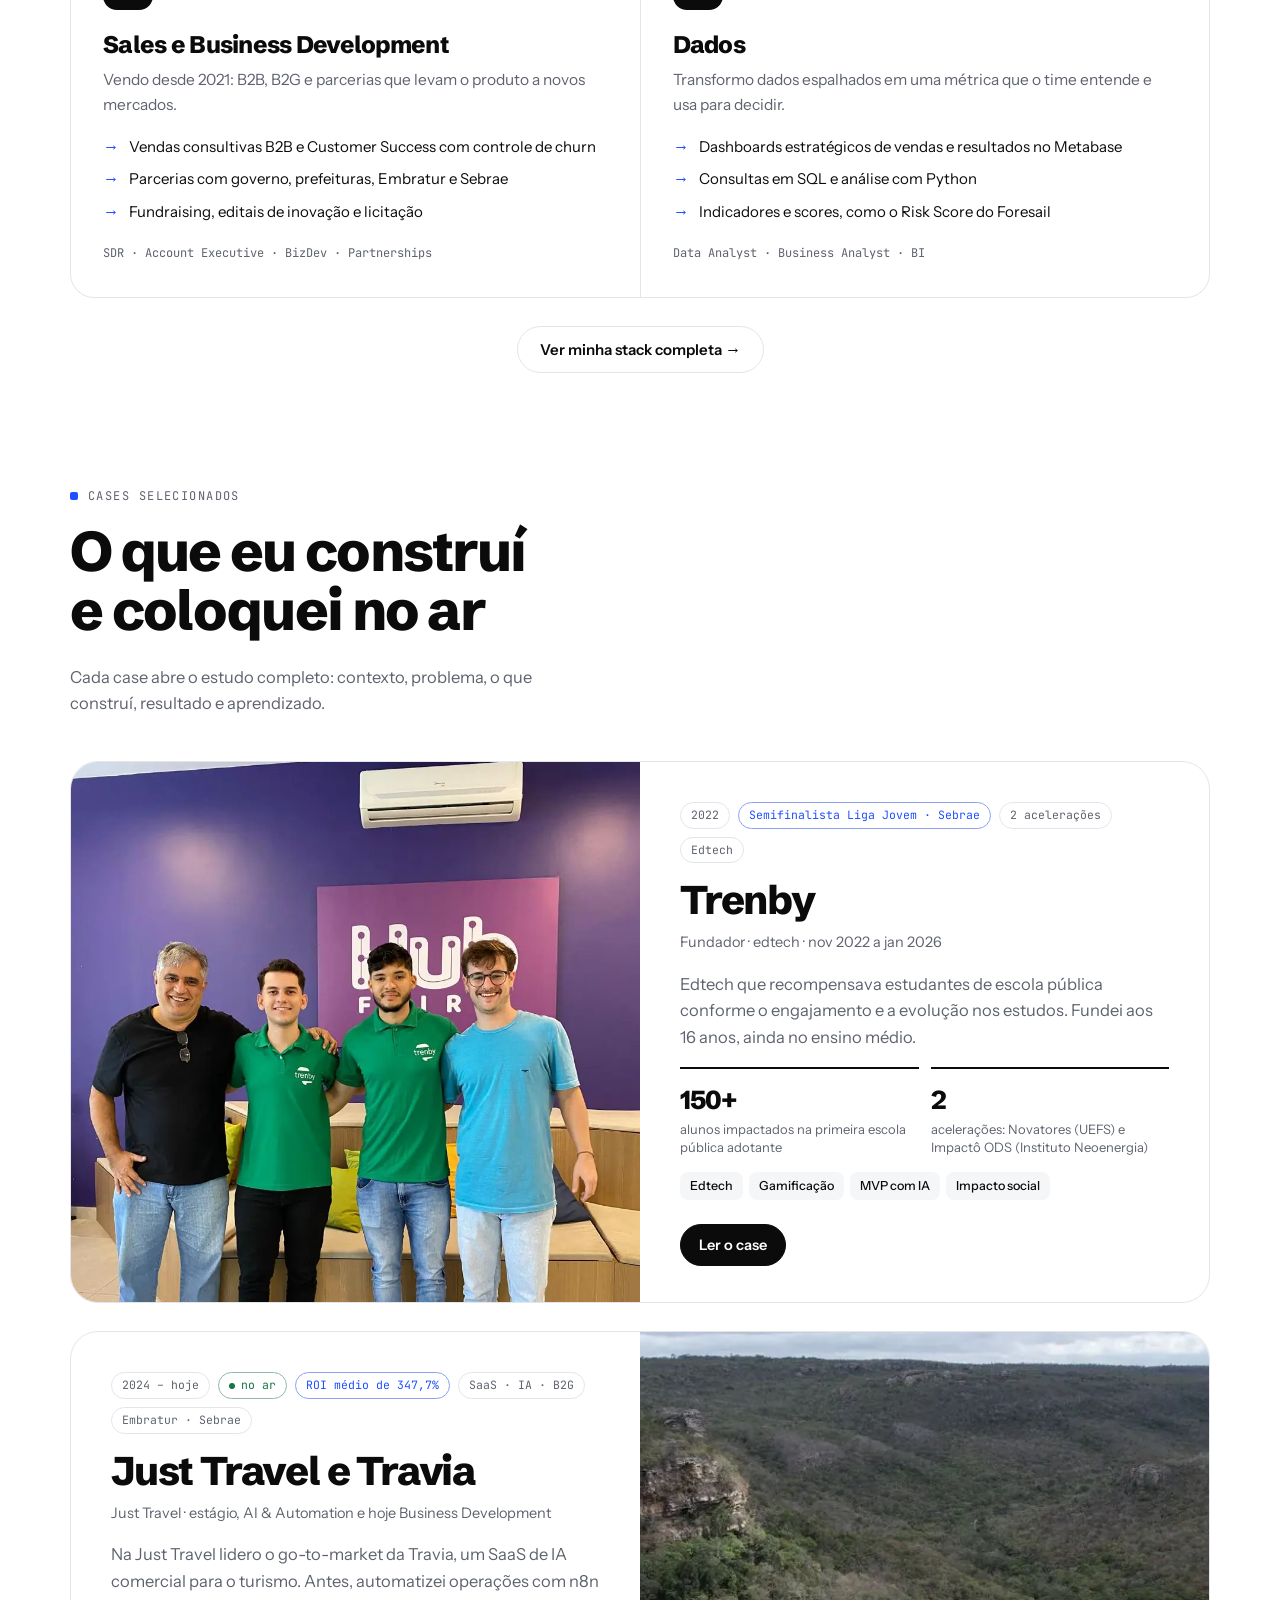
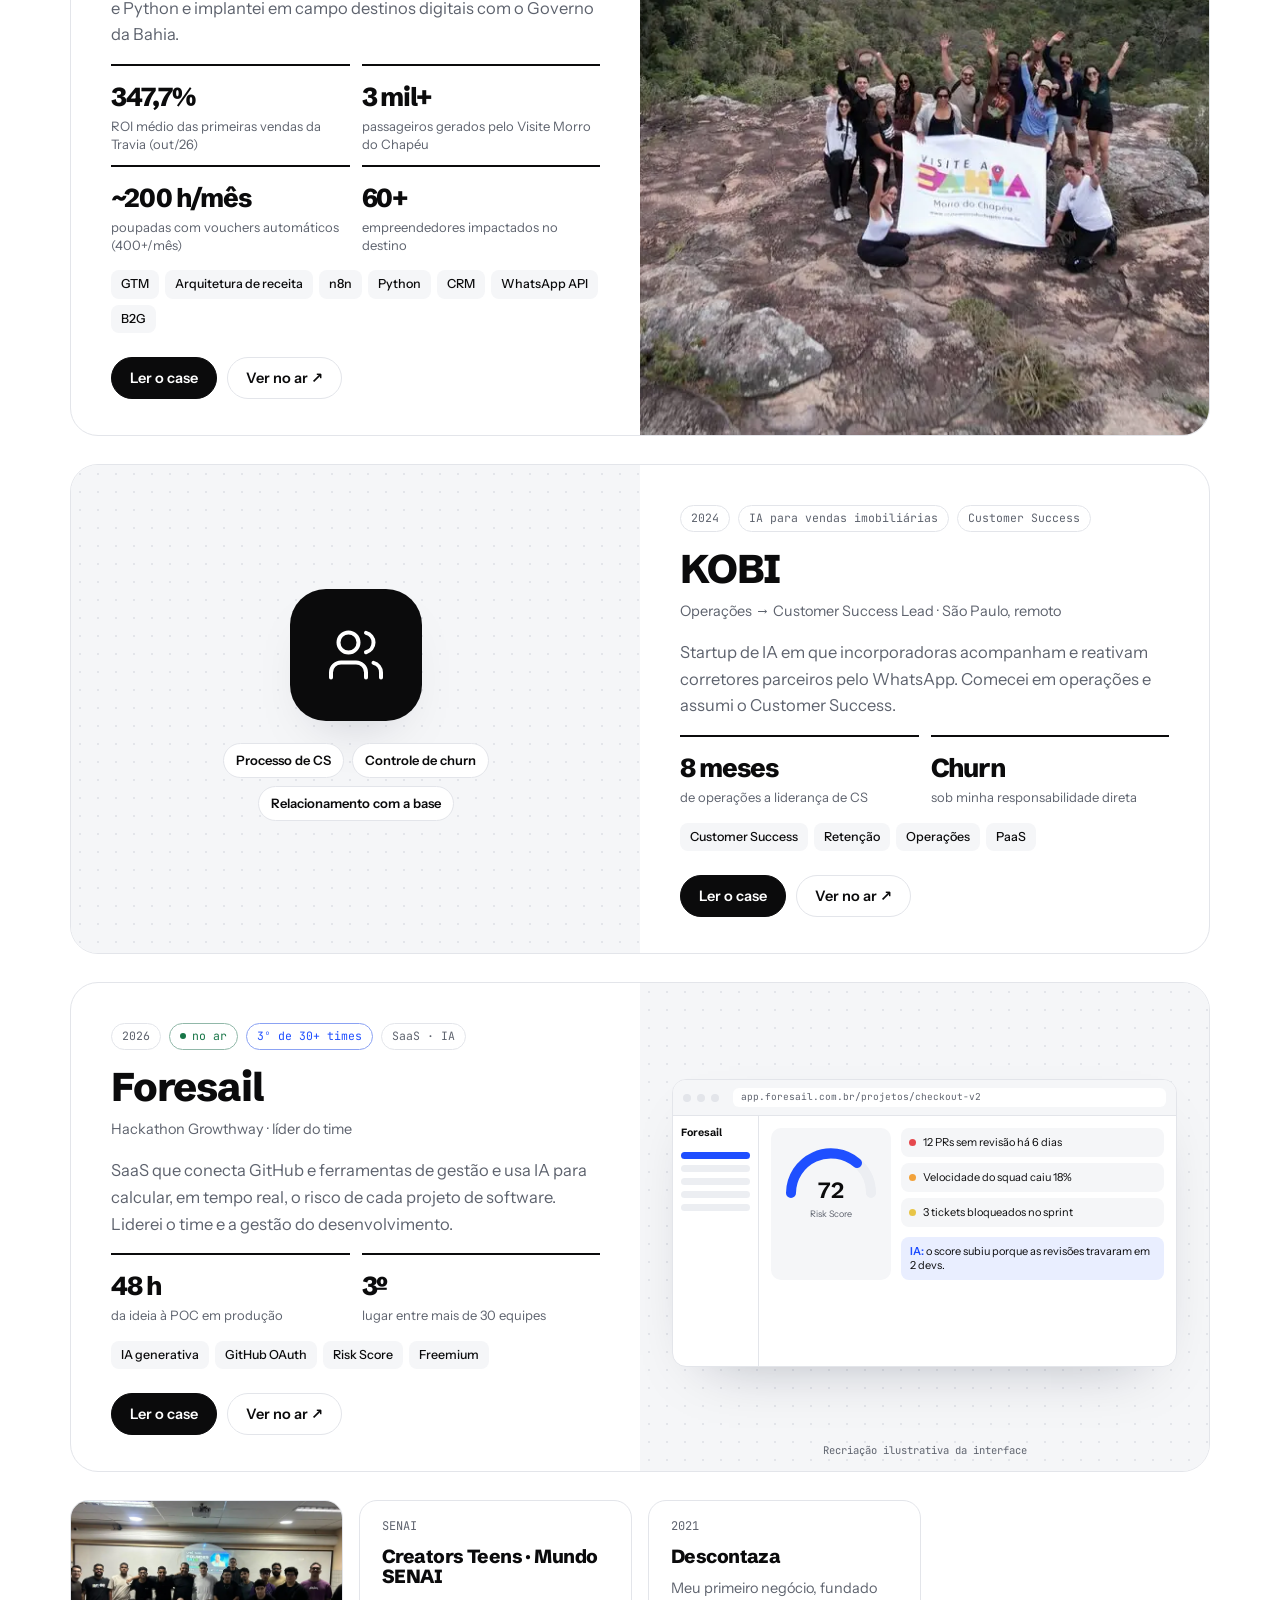
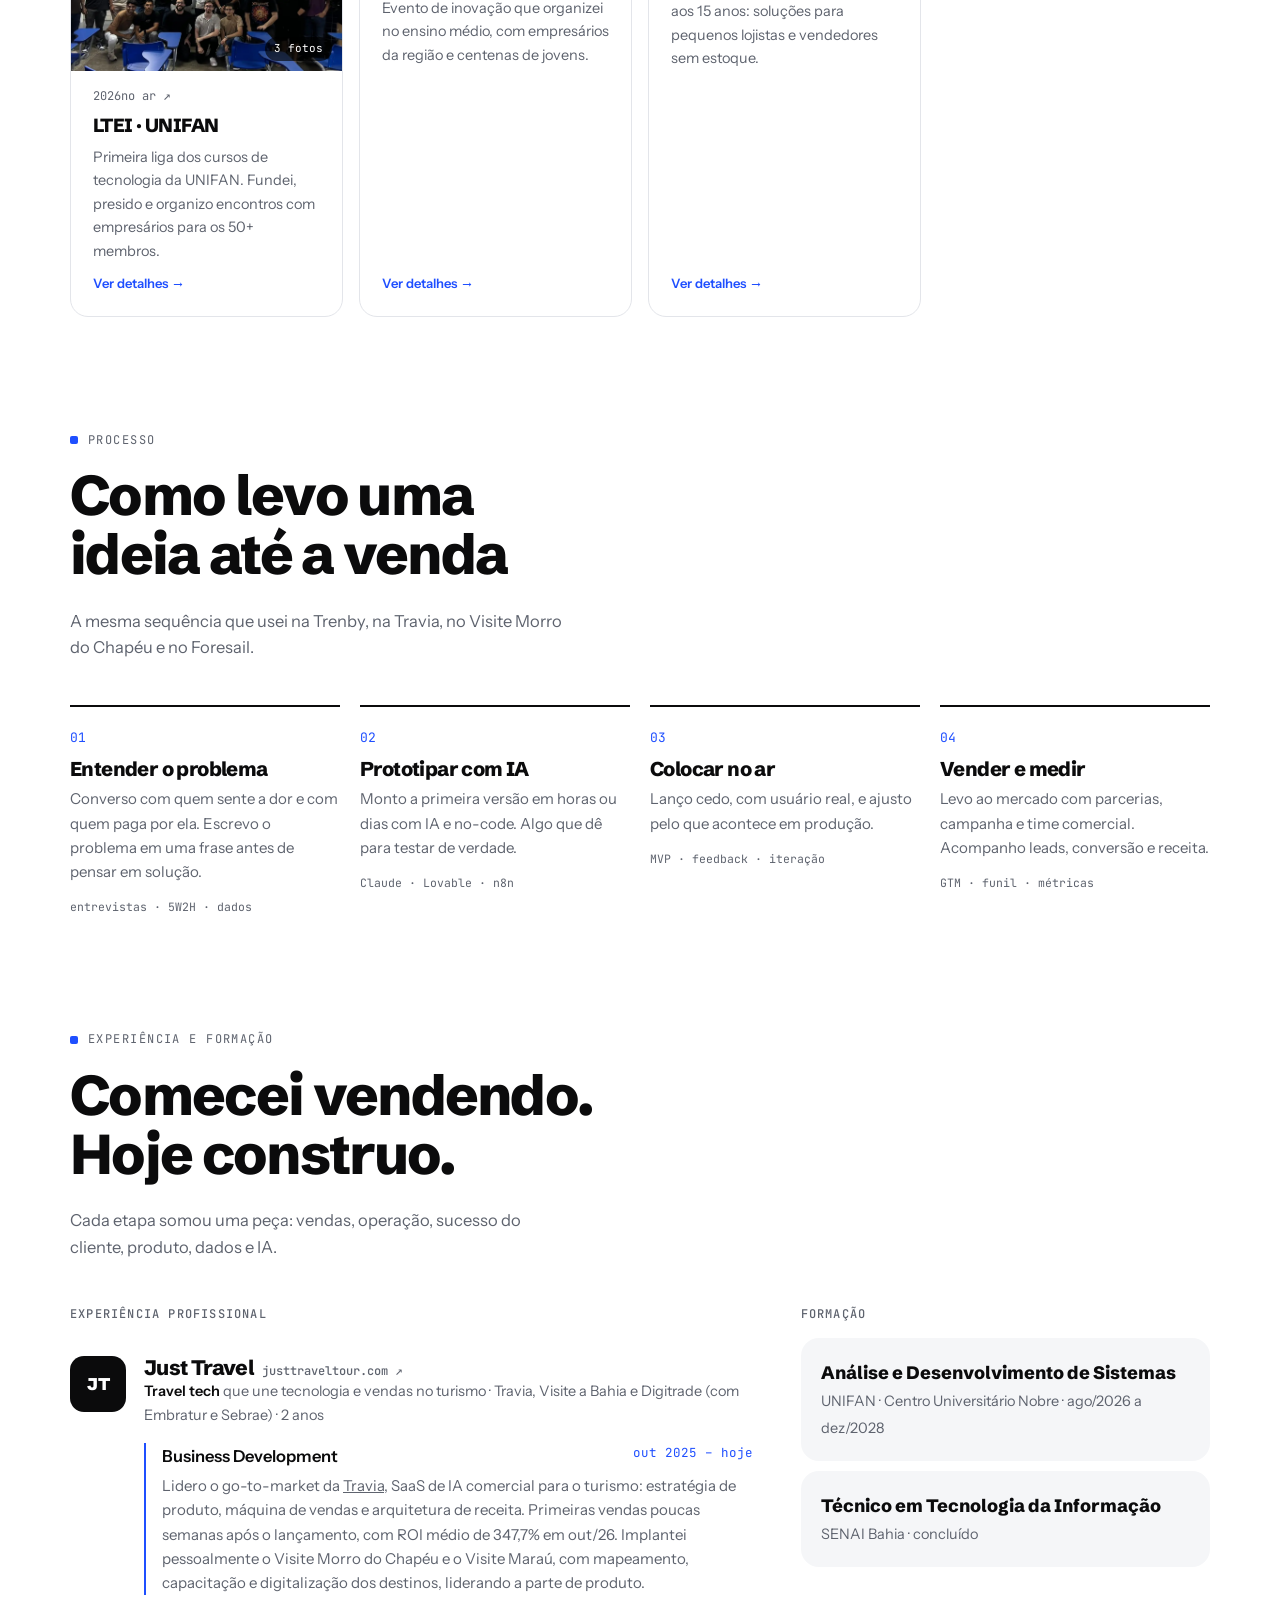
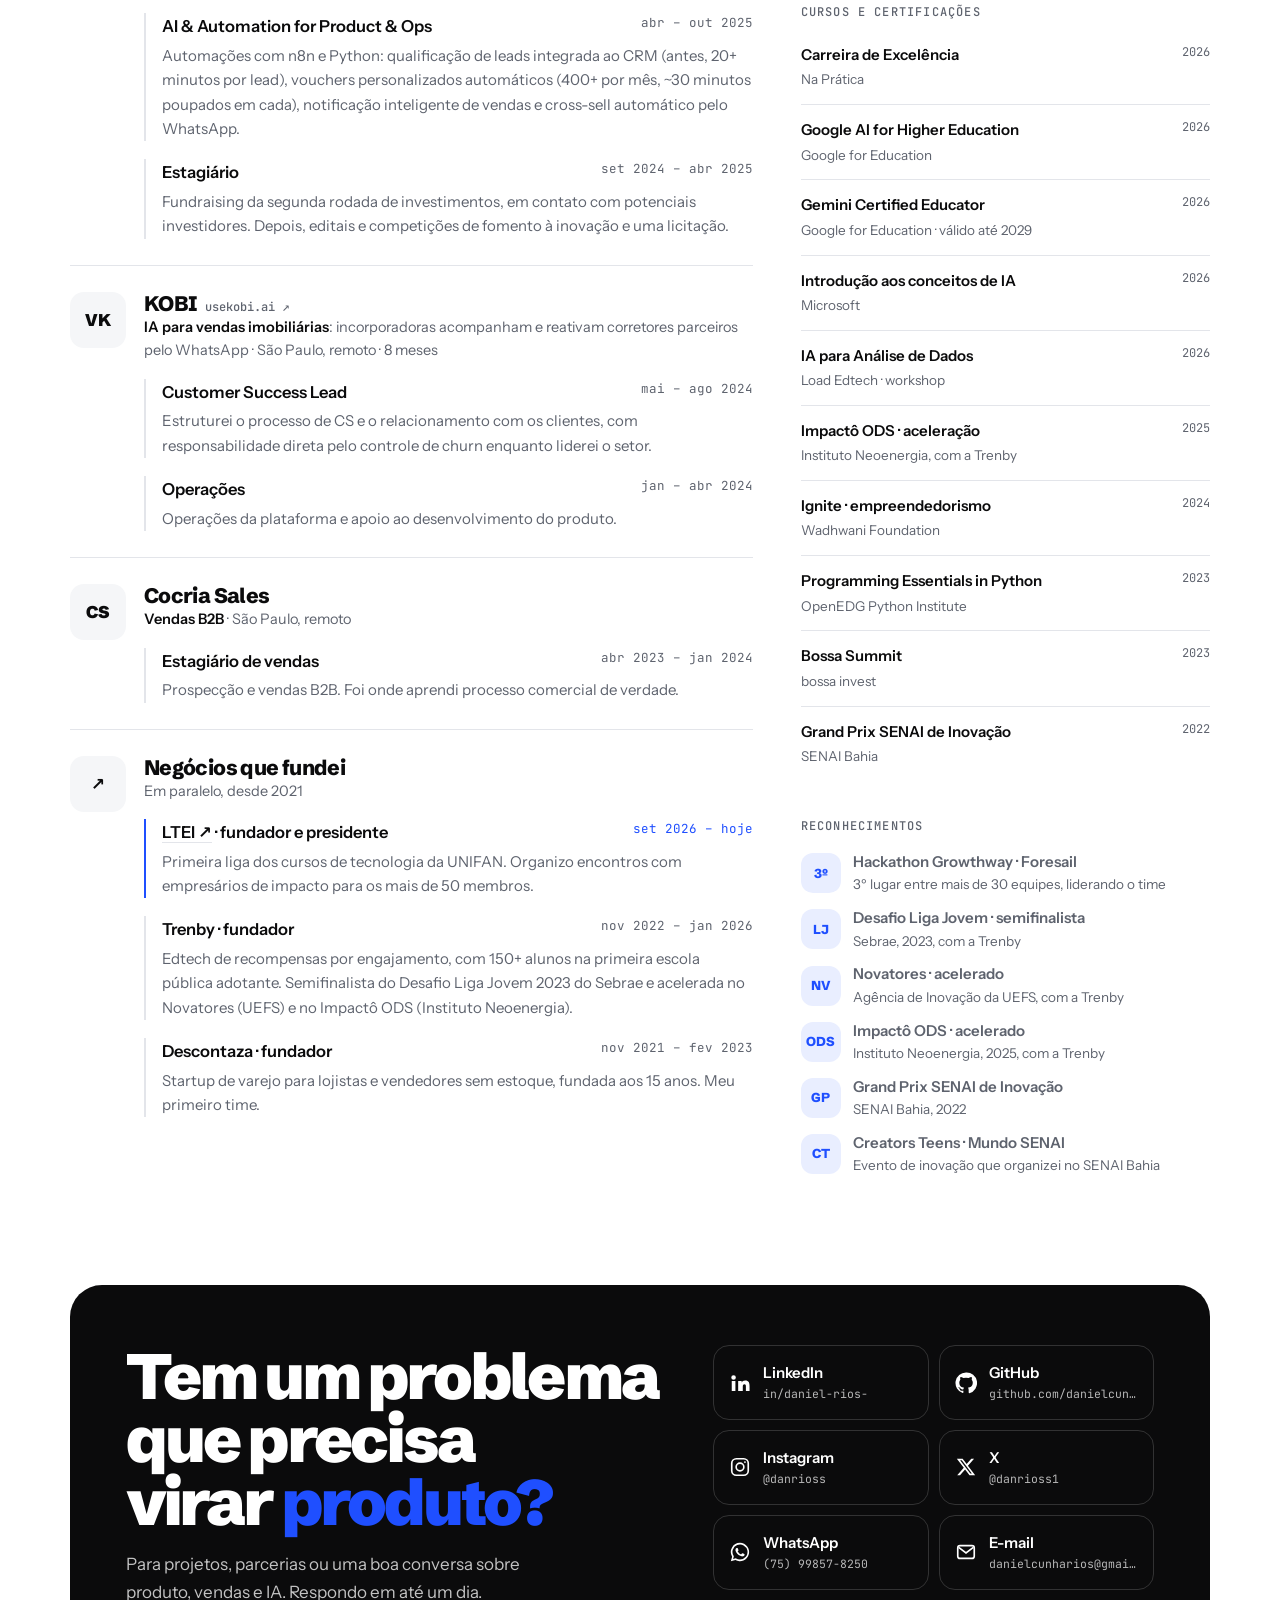
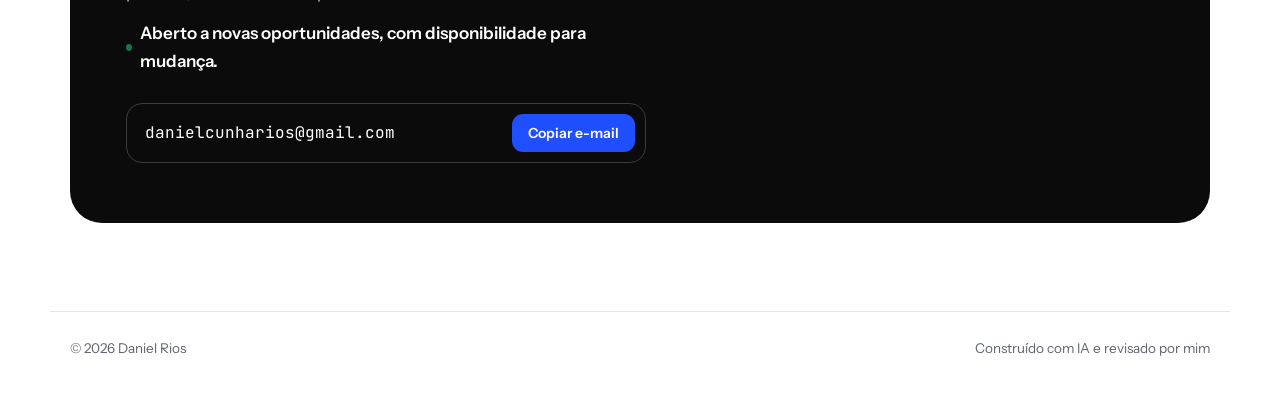
==== commit fd37e171: "Aponta os metadados para o domínio atual da Vercel O projeto foi renomeado na Vercel e portfolio-dr-" ====
--- a/index.html
+++ b/index.html
@@ -7,19 +7,19 @@
 <meta name="description" content="Daniel Rios, AI Builder: GTM Engineering, RevOps, Product, Sales e Dados. Lidera o go-to-market de um SaaS de IA no turismo e automatiza operações com n8n, Python e IA.">
 <meta name="theme-color" media="(prefers-color-scheme: light)" content="#ffffff">
 <meta name="theme-color" media="(prefers-color-scheme: dark)" content="#0a0a0b">
-<link rel="canonical" href="https://portfolio-dr-six.vercel.app/">
+<link rel="canonical" href="https://daniel-rios-my-portfolio.vercel.app/">
 <meta property="og:type" content="website">
 <meta property="og:locale" content="pt_BR">
 <meta property="og:title" content="Daniel Rios · AI Builder">
 <meta property="og:description" content="Construo produtos com IA, do problema à primeira venda. GTM, RevOps, Product, Sales e Dados.">
-<meta property="og:image" content="https://portfolio-dr-six.vercel.app/assets/img/og-cover.png">
+<meta property="og:image" content="https://daniel-rios-my-portfolio.vercel.app/assets/img/og-cover.png">
 <meta property="og:image:alt" content="Daniel Rios, AI Builder em GTM, RevOps, Product, Sales e Dados">
 <meta property="og:image:width" content="1200">
 <meta property="og:image:height" content="630">
-<meta property="og:url" content="https://portfolio-dr-six.vercel.app/">
+<meta property="og:url" content="https://daniel-rios-my-portfolio.vercel.app/">
 <meta name="twitter:card" content="summary_large_image">
 <meta name="twitter:site" content="@danrioss1">
-<meta name="twitter:image" content="https://portfolio-dr-six.vercel.app/assets/img/og-cover.png">
+<meta name="twitter:image" content="https://daniel-rios-my-portfolio.vercel.app/assets/img/og-cover.png">
 <link rel="icon" type="image/png" href="assets/img/favicon.png">
 <link rel="preload" href="assets/fonts/schibsted-grotesk-latin.woff2" as="font" type="font/woff2" crossorigin>
 <link rel="preload" href="assets/fonts/instrument-sans-latin.woff2" as="font" type="font/woff2" crossorigin>
@@ -27,7 +27,7 @@
 <link rel="preload" href="assets/img/mascote.webp" as="image" type="image/webp" fetchpriority="high">
 <link rel="stylesheet" href="assets/css/styles.css">
 <script type="application/ld+json">
-{"@context":"https://schema.org","@type":"Person","name":"Daniel Rios","alternateName":"Daniel da Cunha Rios","jobTitle":"AI Builder · Business Development e GTM","worksFor":{"@type":"Organization","name":"Just Travel","url":"https://justtraveltour.com"},"address":{"@type":"PostalAddress","addressCountry":"BR"},"alumniOf":[{"@type":"EducationalOrganization","name":"SENAI Bahia"},{"@type":"CollegeOrUniversity","name":"UNIFAN · Centro Universitário Nobre"}],"email":"mailto:danielcunharios@gmail.com","url":"https://portfolio-dr-six.vercel.app/","sameAs":["https://www.linkedin.com/in/daniel-rios-/","https://github.com/danielcunharios","https://instagram.com/danrioss","https://x.com/danrioss1"],"knowsAbout":["GTM Engineering","RevOps","Product Management","Business Development","Sales","Data Analysis","n8n","Make","Pipedrive","RD Station","Metabase","SQL","Python","Claude","AI automation"]}
+{"@context":"https://schema.org","@type":"Person","name":"Daniel Rios","alternateName":"Daniel da Cunha Rios","jobTitle":"AI Builder · Business Development e GTM","worksFor":{"@type":"Organization","name":"Just Travel","url":"https://justtraveltour.com"},"address":{"@type":"PostalAddress","addressCountry":"BR"},"alumniOf":[{"@type":"EducationalOrganization","name":"SENAI Bahia"},{"@type":"CollegeOrUniversity","name":"UNIFAN · Centro Universitário Nobre"}],"email":"mailto:danielcunharios@gmail.com","url":"https://daniel-rios-my-portfolio.vercel.app/","sameAs":["https://www.linkedin.com/in/daniel-rios-/","https://github.com/danielcunharios","https://instagram.com/danrioss","https://x.com/danrioss1"],"knowsAbout":["GTM Engineering","RevOps","Product Management","Business Development","Sales","Data Analysis","n8n","Make","Pipedrive","RD Station","Metabase","SQL","Python","Claude","AI automation"]}
 </script>
 </head>
 <body>
--- a/assets/css/styles.css
+++ b/assets/css/styles.css
@@ -7,6 +7,21 @@
 @font-face{font-family:"JetBrains Mono";font-style:normal;font-weight:400 500;font-display:swap;src:url("../fonts/jetbrains-mono-latin.woff2") format("woff2");unicode-range:U+0000-00FF, U+0131, U+0152-0153, U+02BB-02BC, U+02C6, U+02DA, U+02DC, U+0304, U+0308, U+0329, U+2000-206F, U+20AC, U+2122, U+2191, U+2193, U+2212, U+2215, U+FEFF, U+FFFD}
 @font-face{font-family:"JetBrains Mono";font-style:normal;font-weight:400 500;font-display:swap;src:url("../fonts/jetbrains-mono-latin-ext.woff2") format("woff2");unicode-range:U+0100-02BA, U+02BD-02C5, U+02C7-02CC, U+02CE-02D7, U+02DD-02FF, U+0304, U+0308, U+0329, U+1D00-1DBF, U+1E00-1E9F, U+1EF2-1EFF, U+2020, U+20A0-20AB, U+20AD-20C4, U+2113, U+2C60-2C7F, U+A720-A7FF}
 
+/* Fallbacks com métricas casadas: enquanto a fonte do site não chega, o texto é desenhado com uma
+   fonte do sistema esticada para ocupar exatamente o mesmo espaço, então a troca não mexe no layout.
+   Sem isso o CLS chega a 0,22 em rede real. Os números foram calibrados peso a peso, medindo a
+   largura e a altura reais no navegador contra a Arial (Consolas na monoespaçada): erro de 0,00%.
+   Se trocar alguma fonte ou algum peso usado no CSS, recalibre. */
+@font-face{font-family:"Schibsted Grotesk Fallback";font-weight:500;src:local("Arial"),local("Helvetica Neue"),local("Helvetica"),local("Liberation Sans"),local("Arimo");size-adjust:105.26%;ascent-override:92.78%;descent-override:24.49%;line-gap-override:0%}
+@font-face{font-family:"Schibsted Grotesk Fallback";font-weight:600;src:local("Arial"),local("Helvetica Neue"),local("Helvetica"),local("Liberation Sans"),local("Arimo");size-adjust:106.89%;ascent-override:91.36%;descent-override:24.12%;line-gap-override:0%}
+@font-face{font-family:"Schibsted Grotesk Fallback";font-weight:700;src:local("Arial"),local("Helvetica Neue"),local("Helvetica"),local("Liberation Sans"),local("Arimo");size-adjust:108.72%;ascent-override:89.82%;descent-override:23.71%;line-gap-override:0%}
+@font-face{font-family:"Schibsted Grotesk Fallback";font-weight:800;src:local("Arial"),local("Helvetica Neue"),local("Helvetica"),local("Liberation Sans"),local("Arimo");size-adjust:110.65%;ascent-override:88.25%;descent-override:23.30%;line-gap-override:0%}
+@font-face{font-family:"Schibsted Grotesk Fallback";font-weight:900;src:local("Arial"),local("Helvetica Neue"),local("Helvetica"),local("Liberation Sans"),local("Arimo");size-adjust:112.47%;ascent-override:86.83%;descent-override:22.92%;line-gap-override:0%}
+@font-face{font-family:"Instrument Sans Fallback";font-weight:400;src:local("Arial"),local("Helvetica Neue"),local("Helvetica"),local("Liberation Sans"),local("Arimo");size-adjust:101.72%;ascent-override:95.36%;descent-override:24.58%;line-gap-override:0%}
+@font-face{font-family:"Instrument Sans Fallback";font-weight:500;src:local("Arial"),local("Helvetica Neue"),local("Helvetica"),local("Liberation Sans"),local("Arimo");size-adjust:102.96%;ascent-override:94.21%;descent-override:24.28%;line-gap-override:0%}
+@font-face{font-family:"Instrument Sans Fallback";font-weight:600 700;src:local("Arial"),local("Helvetica Neue"),local("Helvetica"),local("Liberation Sans"),local("Arimo");size-adjust:104.14%;ascent-override:93.14%;descent-override:24.01%;line-gap-override:0%}
+@font-face{font-family:"JetBrains Mono Fallback";font-weight:400 500;src:local("Consolas"),local("Menlo"),local("DejaVu Sans Mono"),local("Liberation Mono");size-adjust:109.13%;ascent-override:93.47%;descent-override:27.49%;line-gap-override:0%}
+
 /* Layout: clean black & white editorial portfolio. Personal hero with mascot, about-me, services, case studies with recreated
    product screens, process, full experience + courses, contact. One accent: electric blue, used only for emphasis. */
 :root{
@@ -14,9 +29,9 @@
   --bg:#FFFFFF; --surface:#F5F6F8; --surface-2:#ECEEF2; --ink:#0B0B0C; --muted:#5E636E; --line:#E3E5EA;
   --accent:#1F4FFF; --accent-ink:#FFFFFF; --accent-soft:#E9EEFF; --ok:#177547; --danger:#B4232D; --invert:#0B0B0C; --invert-ink:#FFFFFF;
   --shadow:0 24px 60px -36px rgba(10,15,40,.35);
-  --f-display:"Schibsted Grotesk", ui-sans-serif, system-ui, sans-serif;
-  --f-body:"Instrument Sans", ui-sans-serif, system-ui, -apple-system, "Segoe UI", sans-serif;
-  --f-mono:"JetBrains Mono", ui-monospace, SFMono-Regular, Menlo, monospace;
+  --f-display:"Schibsted Grotesk", "Schibsted Grotesk Fallback", ui-sans-serif, system-ui, sans-serif;
+  --f-body:"Instrument Sans", "Instrument Sans Fallback", ui-sans-serif, system-ui, -apple-system, "Segoe UI", sans-serif;
+  --f-mono:"JetBrains Mono", "JetBrains Mono Fallback", ui-monospace, SFMono-Regular, Menlo, monospace;
   --max:1180px; --r:20px;
 }
 @media (prefers-color-scheme: dark){:root:not([data-theme="light"]){
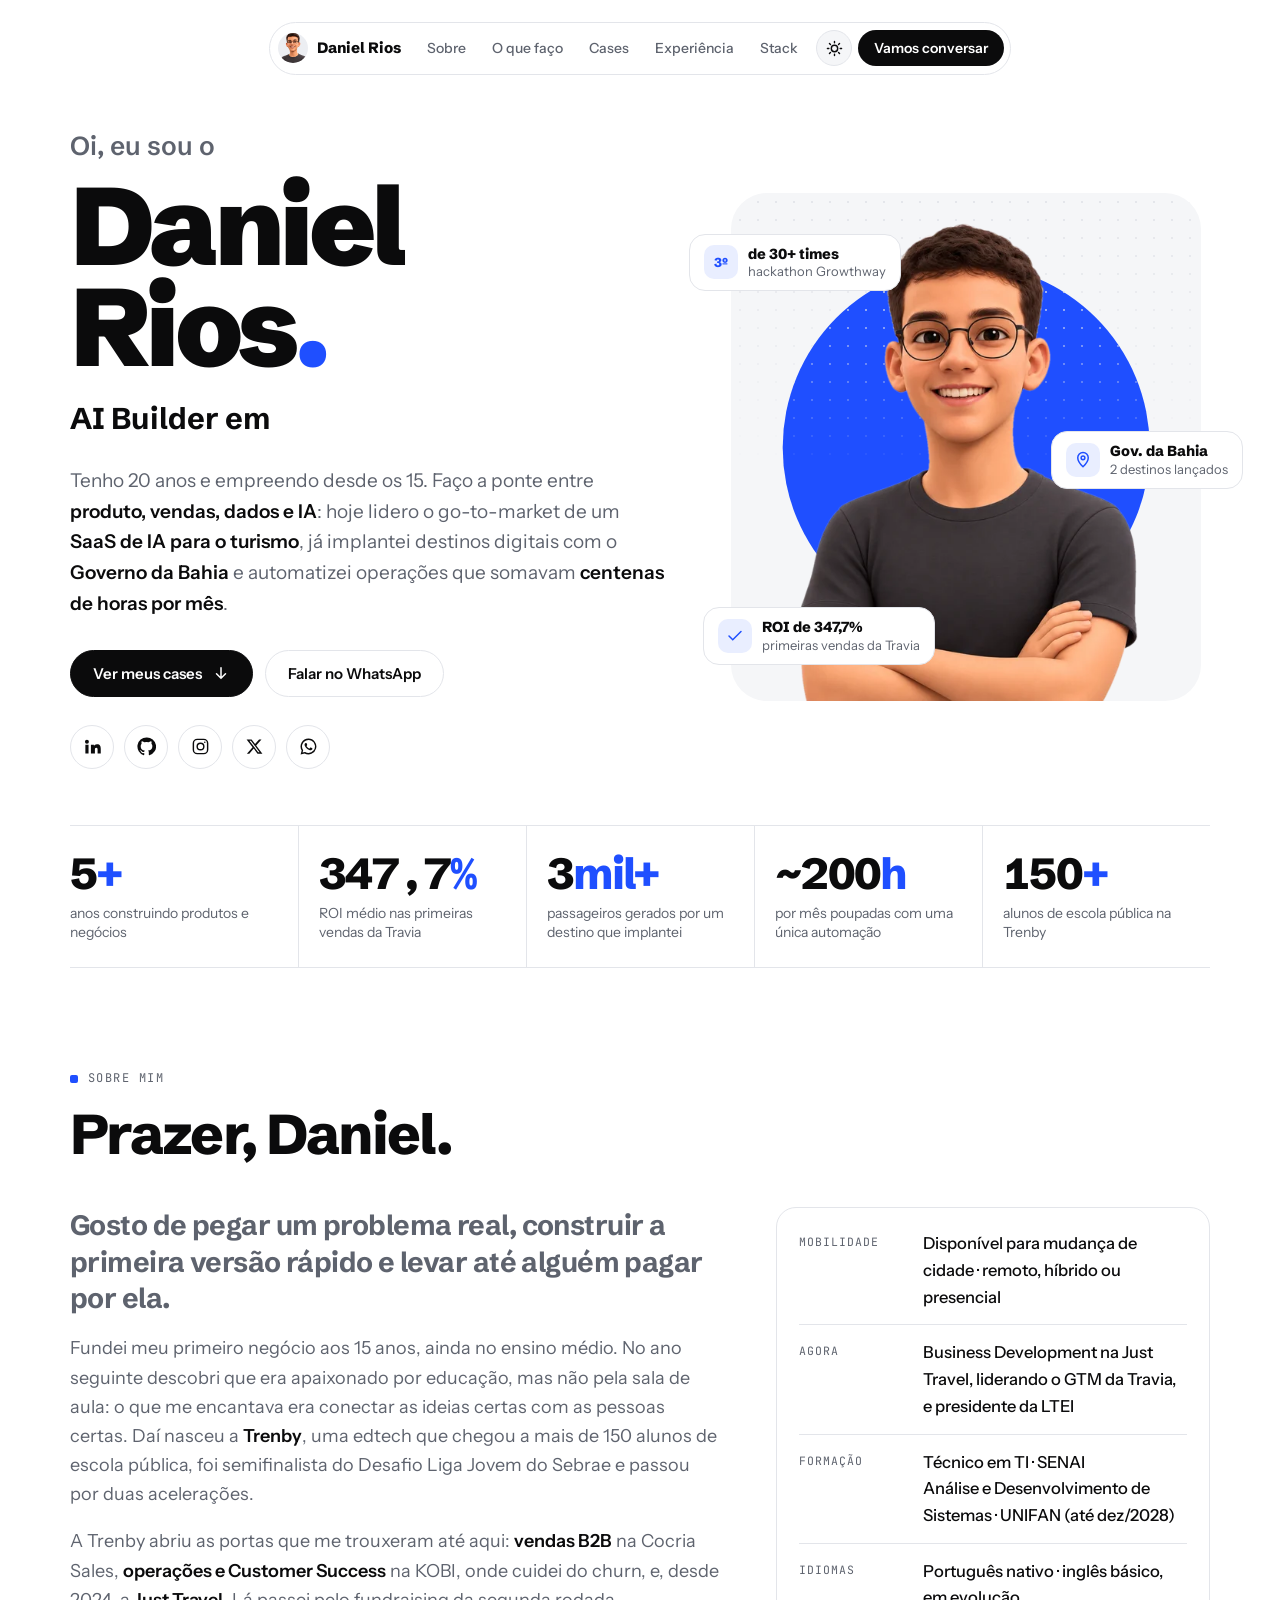
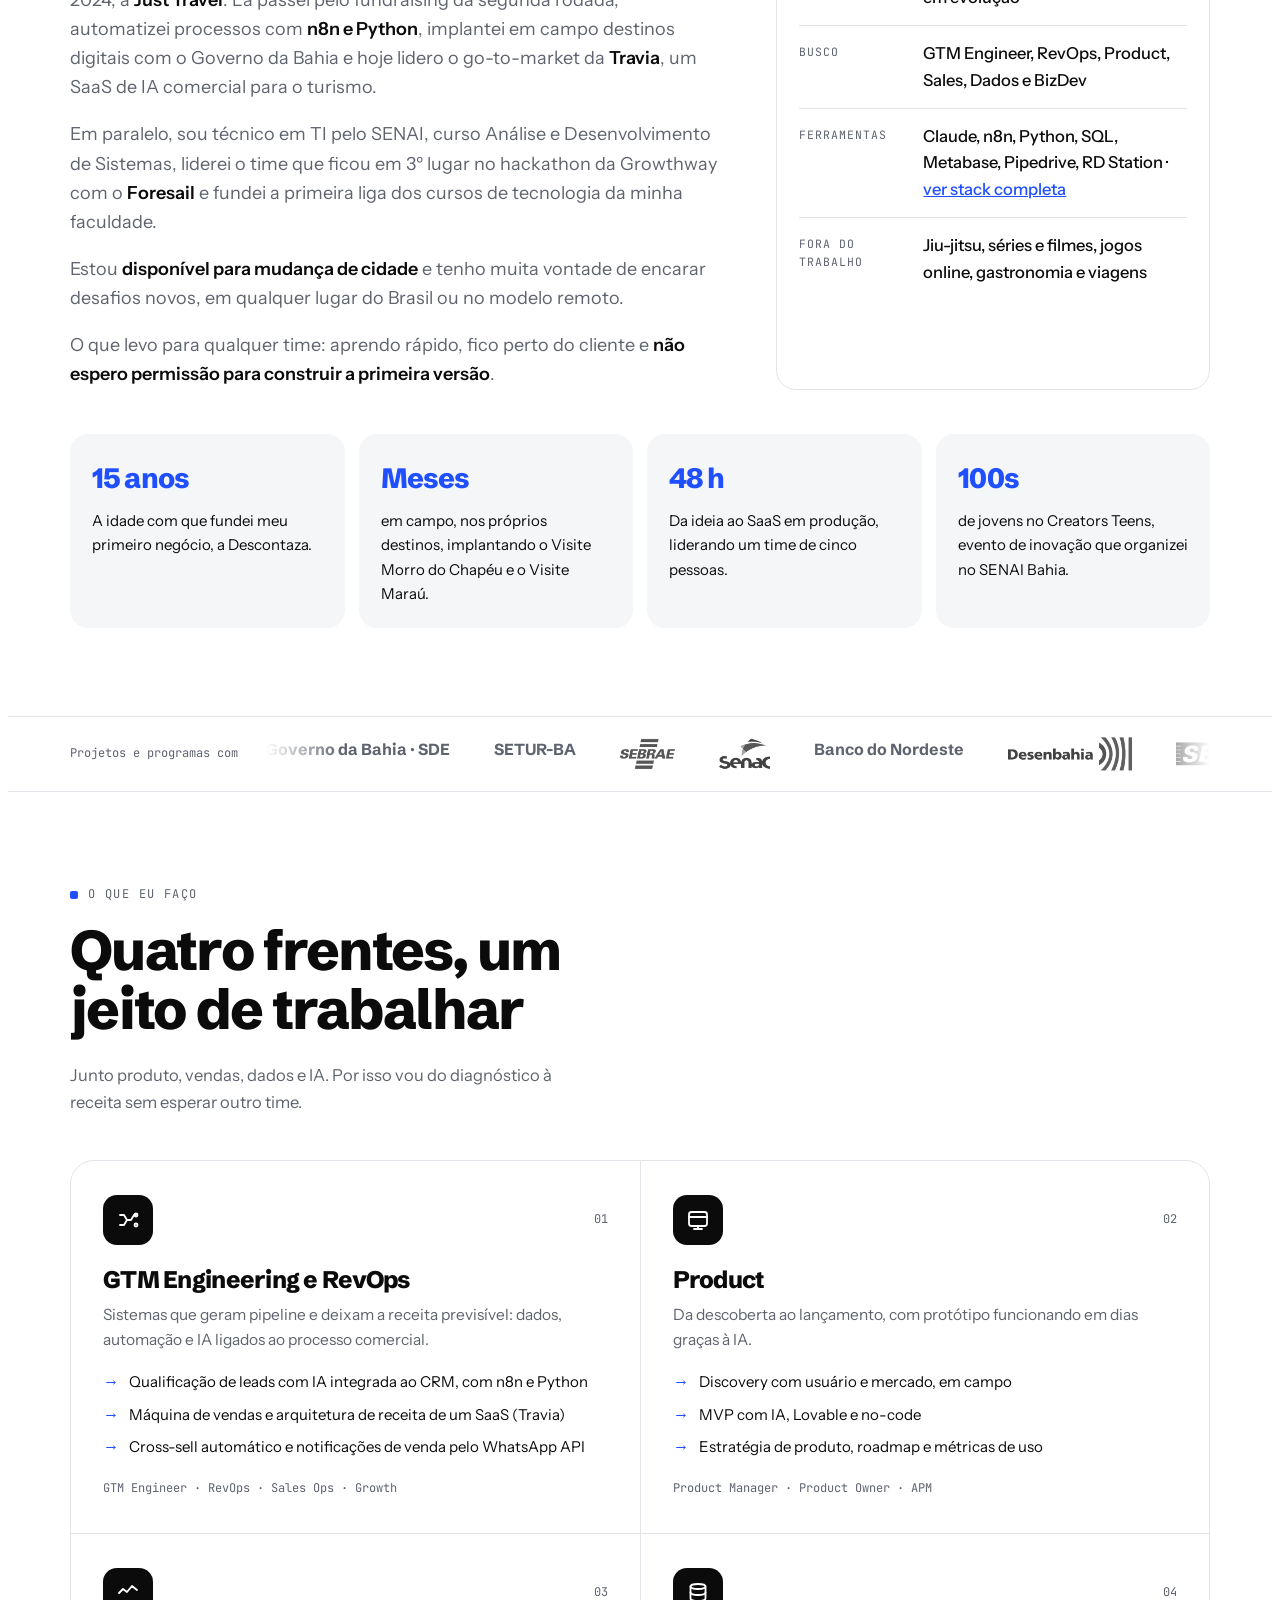
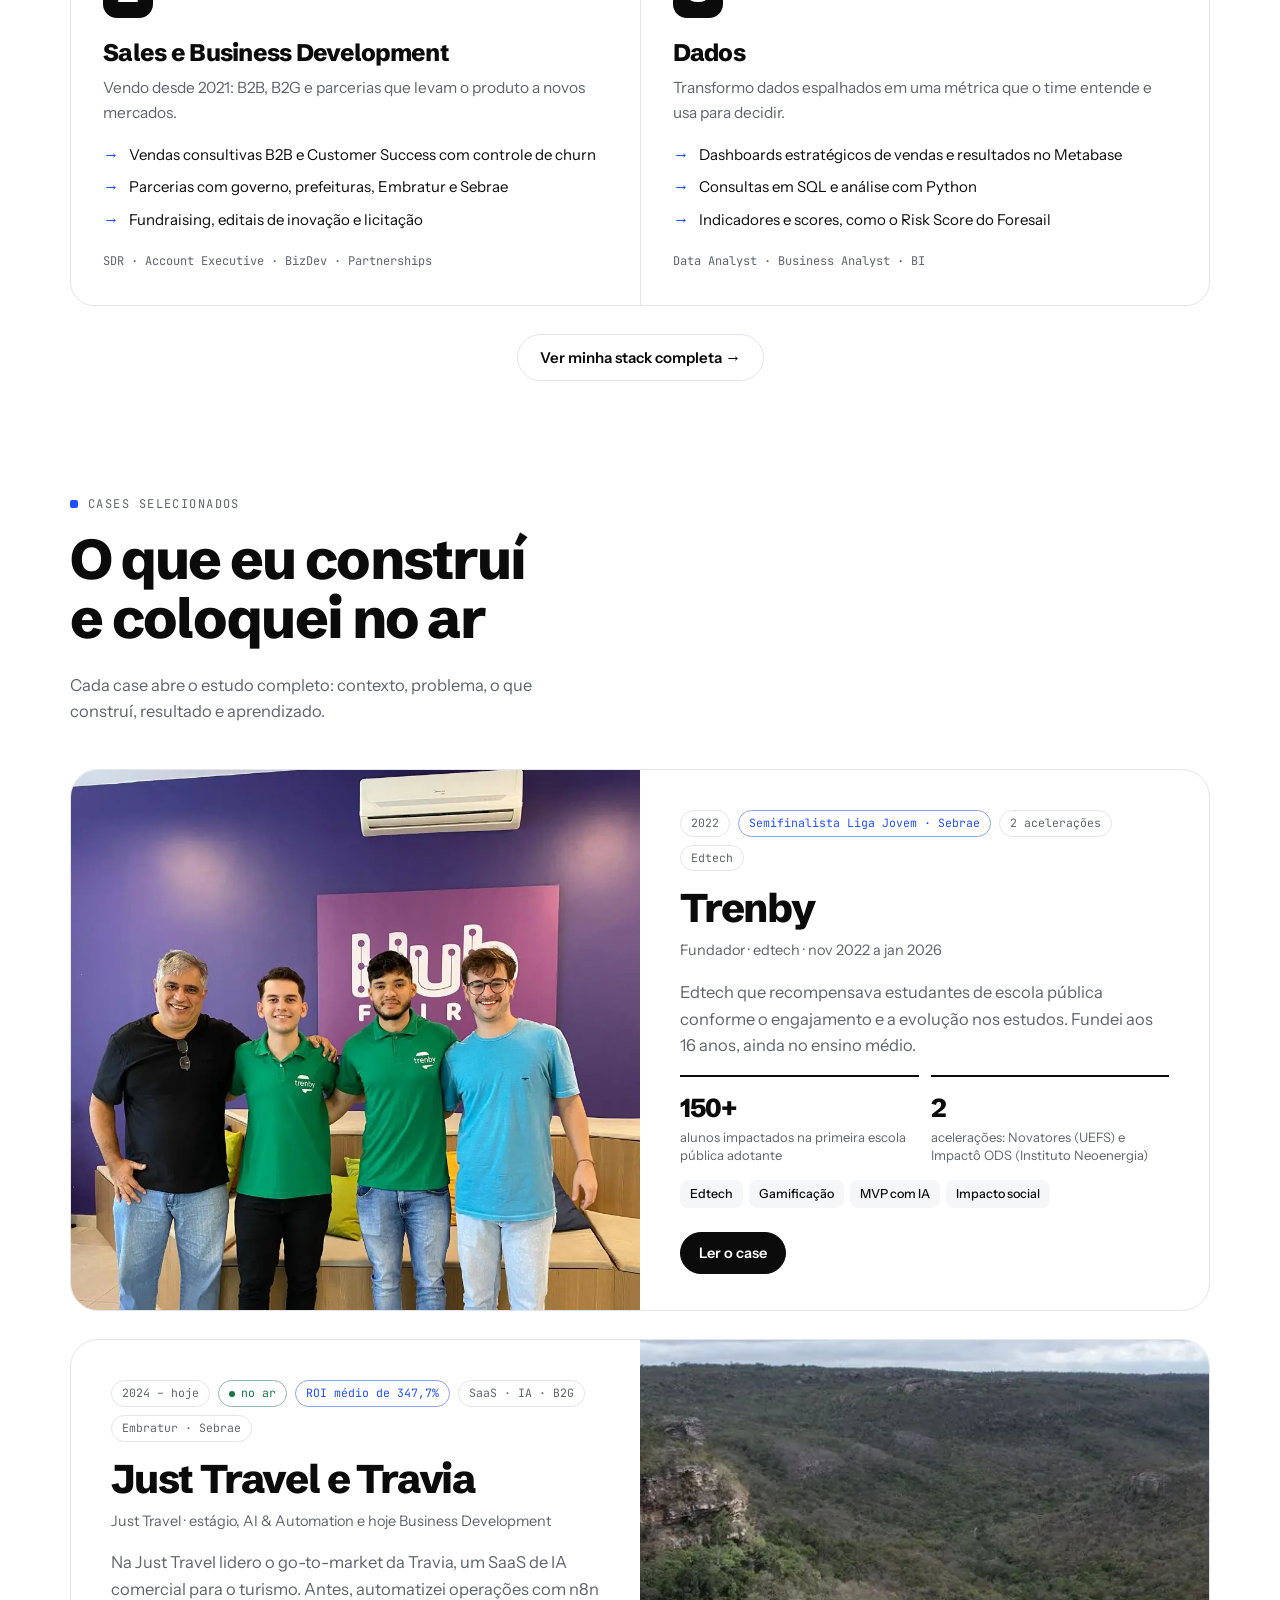
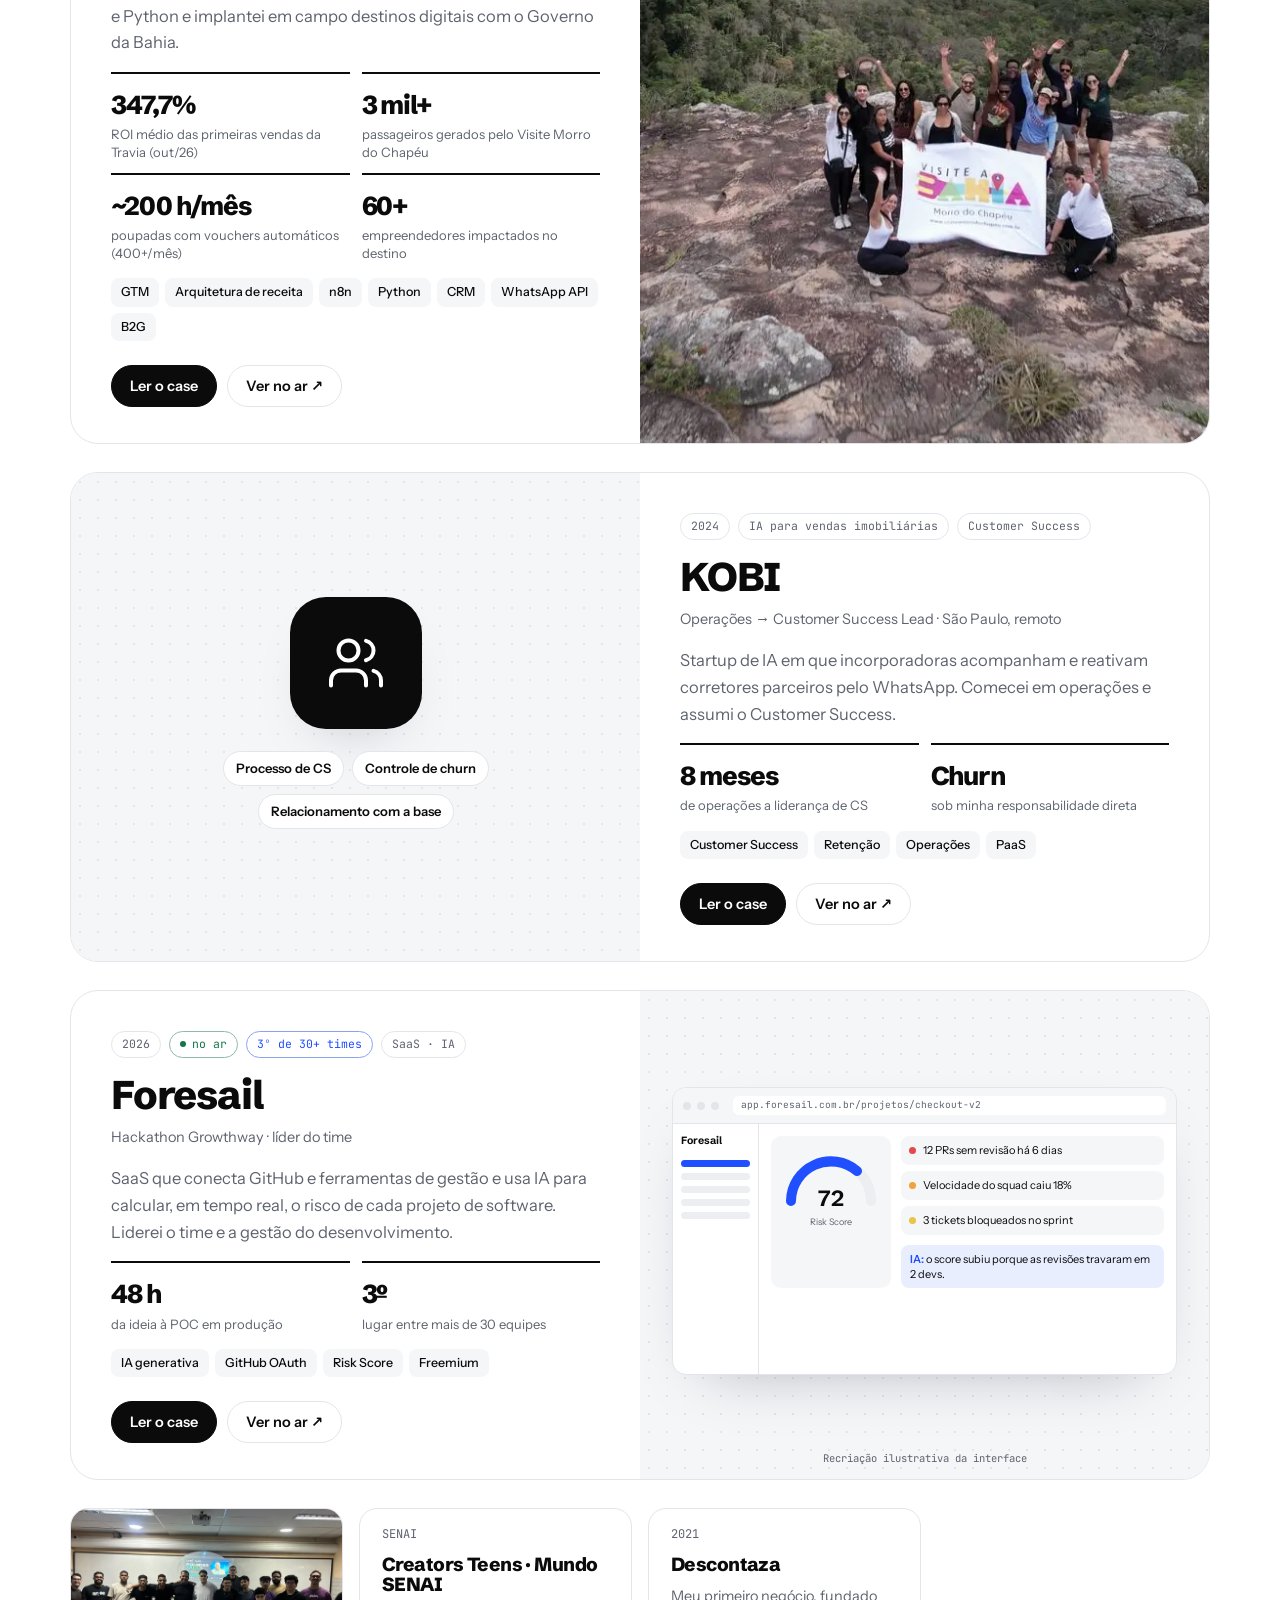
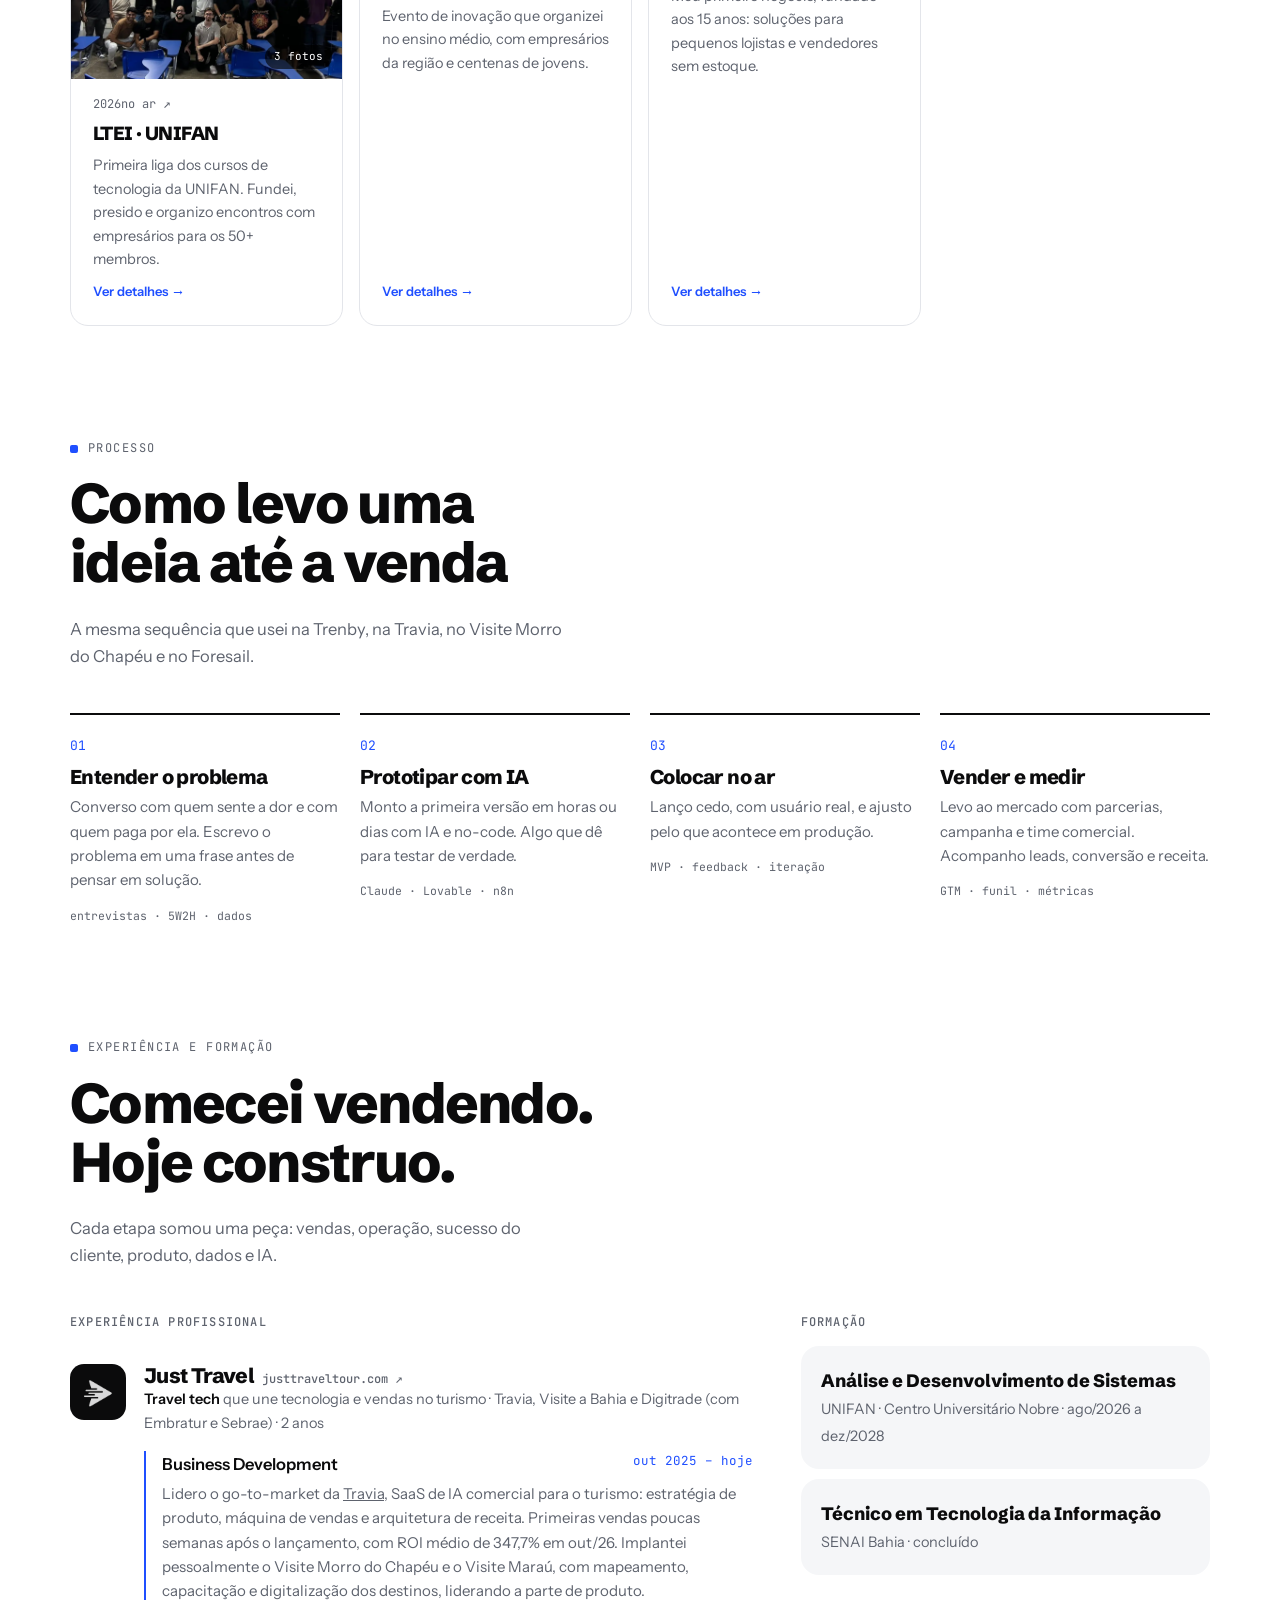
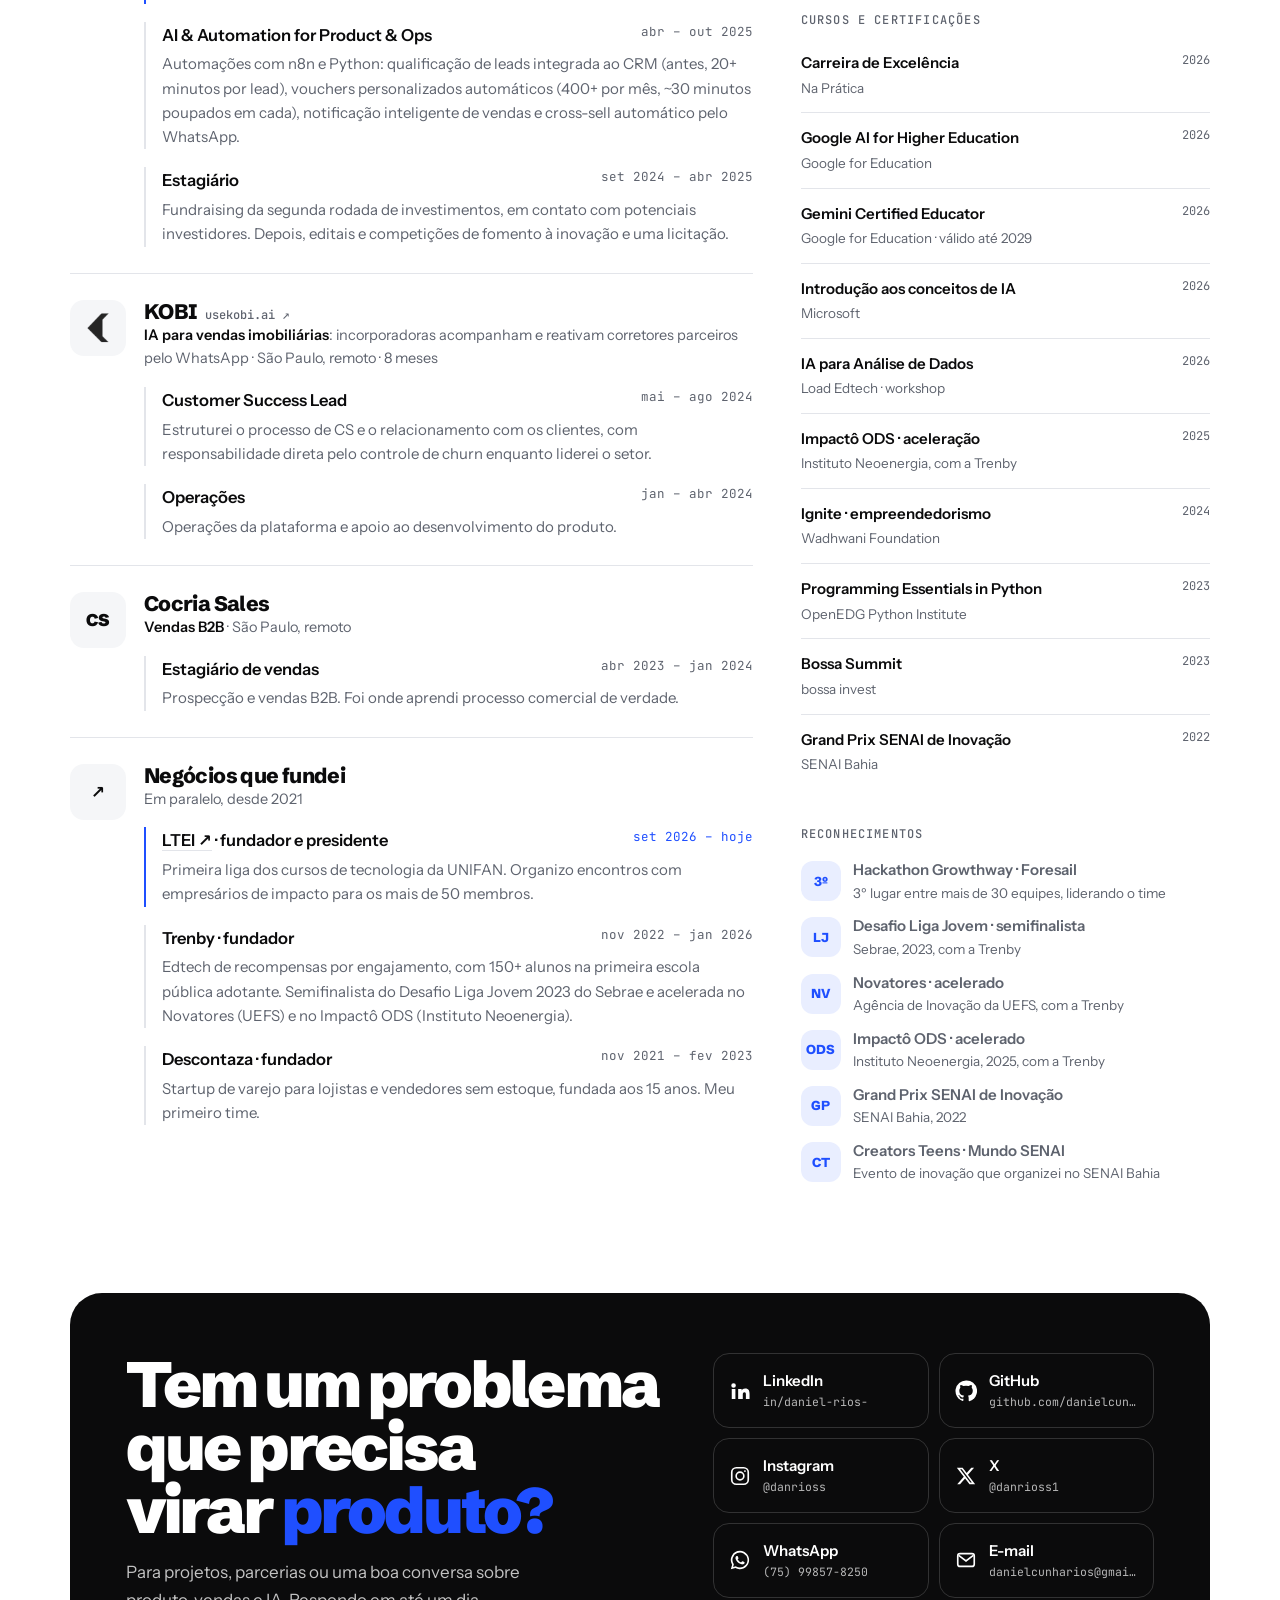
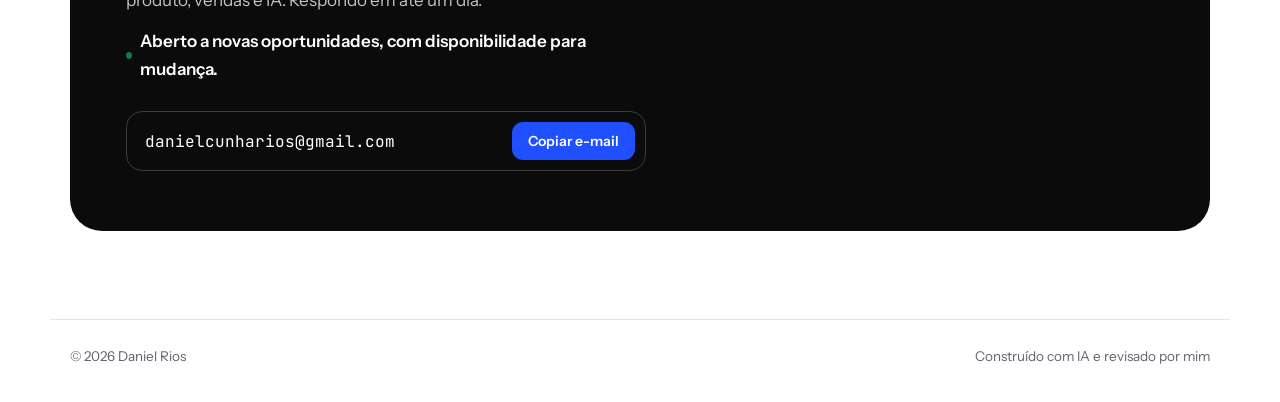
==== commit 9a14f576: "Coloca os logos das marcas no site Os PNGs do pacote nunca tinham sido usados: a esteira de parceiro" ====
--- a/index.html
+++ b/index.html
@@ -106,7 +106,7 @@
 <div class="partners"><div class="wrap">
   <p>Projetos e programas com</p>
   <div class="track"><ul id="marquee">
-    <li>Governo da Bahia · SDE</li><li>SETUR-BA</li><li>Sebrae Bahia</li><li>Senac Bahia</li><li>Banco do Nordeste</li><li>Desenbahia</li><li>SENAI Bahia</li><li>Embratur</li><li>Neoenergia · Impactô ODS</li><li>Wadhwani Foundation</li><li>Google for Education</li><li>Microsoft</li><li>UNIFAN</li>
+    <li>Governo da Bahia · SDE</li><li>SETUR-BA</li><li><img src="assets/img/logos/sebrae.webp" alt="Sebrae Bahia" width="194" height="120" loading="lazy" decoding="async"></li><li><img src="assets/img/logos/senac.webp" alt="Senac Bahia" width="179" height="120" loading="lazy" decoding="async"></li><li>Banco do Nordeste</li><li><img src="assets/img/logos/desenbahia.webp" alt="Desenbahia" width="439" height="120" loading="lazy" decoding="async"></li><li><img src="assets/img/logos/senai.webp" alt="SENAI Bahia" width="316" height="120" loading="lazy" decoding="async"></li><li><img src="assets/img/logos/embratur.webp" alt="Embratur" width="730" height="120" loading="lazy" decoding="async"></li><li><img src="assets/img/logos/instituto-neoenergia.webp" alt="Neoenergia · Impactô ODS" width="437" height="120" loading="lazy" decoding="async"></li><li>Wadhwani Foundation</li><li>Google for Education</li><li>Microsoft</li><li><img src="assets/img/logos/unifan.webp" alt="UNIFAN" width="390" height="120" loading="lazy" decoding="async"></li>
   </ul></div>
 </div></div>
 
@@ -166,7 +166,7 @@
   <div class="exp">
     <div>
       <div class="col-title">Experiência profissional</div>
-      <article class="job cur"><div class="logo-box">JT</div><div>
+      <article class="job cur"><div class="logo-box"><img src="assets/img/logos/just-travel-icon.webp" alt="" width="96" height="96" loading="lazy" decoding="async"></div><div>
         <h3><a href="https://justtraveltour.com" target="_blank" rel="noopener">Just Travel<span class="ext">justtraveltour.com ↗</span></a></h3><div class="co"><b>Travel tech</b> que une tecnologia e vendas no turismo · Travia, Visite a Bahia e Digitrade (com Embratur e Sebrae) · 2 anos</div>
         <div>
           <div class="roleline now"><div class="rh"><b>Business Development</b><span class="when">out 2025 – hoje</span></div><p>Lidero o go-to-market da <a href="https://travia.me" target="_blank" rel="noopener">Travia</a>, SaaS de IA comercial para o turismo: estratégia de produto, máquina de vendas e arquitetura de receita. Primeiras vendas poucas semanas após o lançamento, com ROI médio de 347,7% em out/26. Implantei pessoalmente o Visite Morro do Chapéu e o Visite Maraú, com mapeamento, capacitação e digitalização dos destinos, liderando a parte de produto.</p></div>
@@ -174,7 +174,7 @@
           <div class="roleline"><div class="rh"><b>Estagiário</b><span class="when">set 2024 – abr 2025</span></div><p>Fundraising da segunda rodada de investimentos, em contato com potenciais investidores. Depois, editais e competições de fomento à inovação e uma licitação.</p></div>
         </div>
       </div></article>
-      <article class="job"><div class="logo-box">VK</div><div>
+      <article class="job"><div class="logo-box"><img src="assets/img/logos/kobi-icon.webp" alt="" width="96" height="96" loading="lazy" decoding="async"></div><div>
         <h3><a href="https://www.usekobi.ai/" target="_blank" rel="noopener">KOBI<span class="ext">usekobi.ai ↗</span></a></h3><div class="co"><b>IA para vendas imobiliárias</b>: incorporadoras acompanham e reativam corretores parceiros pelo WhatsApp · São Paulo, remoto · 8 meses</div>
         <div class="roleline"><div class="rh"><b>Customer Success Lead</b><span class="when">mai – ago 2024</span></div><p>Estruturei o processo de CS e o relacionamento com os clientes, com responsabilidade direta pelo controle de churn enquanto liderei o setor.</p></div>
         <div class="roleline"><div class="rh"><b>Operações</b><span class="when">jan – abr 2024</span></div><p>Operações da plataforma e apoio ao desenvolvimento do produto.</p></div>
--- a/assets/css/styles.css
+++ b/assets/css/styles.css
@@ -33,17 +33,20 @@
   --f-body:"Instrument Sans", "Instrument Sans Fallback", ui-sans-serif, system-ui, -apple-system, "Segoe UI", sans-serif;
   --f-mono:"JetBrains Mono", "JetBrains Mono Fallback", ui-monospace, SFMono-Regular, Menlo, monospace;
   --max:1180px; --r:20px;
+  --ink-invert:0; --ink-invert-alt:1;
 }
 @media (prefers-color-scheme: dark){:root:not([data-theme="light"]){
   color-scheme:dark;
   --bg:#0A0A0B; --surface:#141518; --surface-2:#1C1E22; --ink:#F4F5F7; --muted:#9BA0AB; --line:#26282E;
   --accent:#5B82FF; --accent-ink:#05070F; --accent-soft:#131B36; --ok:#43D17F; --danger:#FF6B72; --invert:#F4F5F7; --invert-ink:#0A0A0B;
-  --shadow:0 24px 60px -36px rgba(0,0,0,.9); color-scheme:dark}}
+  --shadow:0 24px 60px -36px rgba(0,0,0,.9); color-scheme:dark;
+  --ink-invert:1; --ink-invert-alt:0}}
 :root[data-theme="dark"]{
   color-scheme:dark;
   --bg:#0A0A0B; --surface:#141518; --surface-2:#1C1E22; --ink:#F4F5F7; --muted:#9BA0AB; --line:#26282E;
   --accent:#5B82FF; --accent-ink:#05070F; --accent-soft:#131B36; --ok:#43D17F; --danger:#FF6B72; --invert:#F4F5F7; --invert-ink:#0A0A0B;
-  --shadow:0 24px 60px -36px rgba(0,0,0,.9); color-scheme:dark}
+  --shadow:0 24px 60px -36px rgba(0,0,0,.9); color-scheme:dark;
+  --ink-invert:1; --ink-invert-alt:0}
 
 *{box-sizing:border-box}
 html{scroll-behavior:smooth}
@@ -157,6 +160,12 @@
 .track{overflow:hidden;flex:1;min-width:0;mask-image:linear-gradient(90deg,transparent,#000 8%,#000 92%,transparent)}
 .track ul{list-style:none;margin:0;padding:0;display:flex;gap:44px;width:max-content;animation:marq 45s linear infinite}
 .track li{font-family:var(--f-display);font-weight:700;font-size:16px;color:var(--muted);white-space:nowrap}
+/* Logos: tinta preta com transparência, geradas a partir dos PNGs da marca. Uma só imagem serve
+   aos dois temas, porque no escuro a tinta é invertida. Dentro da caixa do trabalho atual, que já
+   é invertida, a tinta usa --ink-invert-alt para não sumir no fundo. */
+.track li img{display:block;height:34px;width:auto;opacity:.75;filter:invert(var(--ink-invert))}
+.logo-box img{width:34px;height:34px;opacity:.85;filter:invert(var(--ink-invert))}
+.job.cur .logo-box img{filter:invert(var(--ink-invert-alt))}
 @keyframes marq{to{transform:translateX(-50%)}}
 @media (max-width:640px){.partners .wrap{flex-direction:column;align-items:flex-start;gap:12px}.track{width:100%}}
 
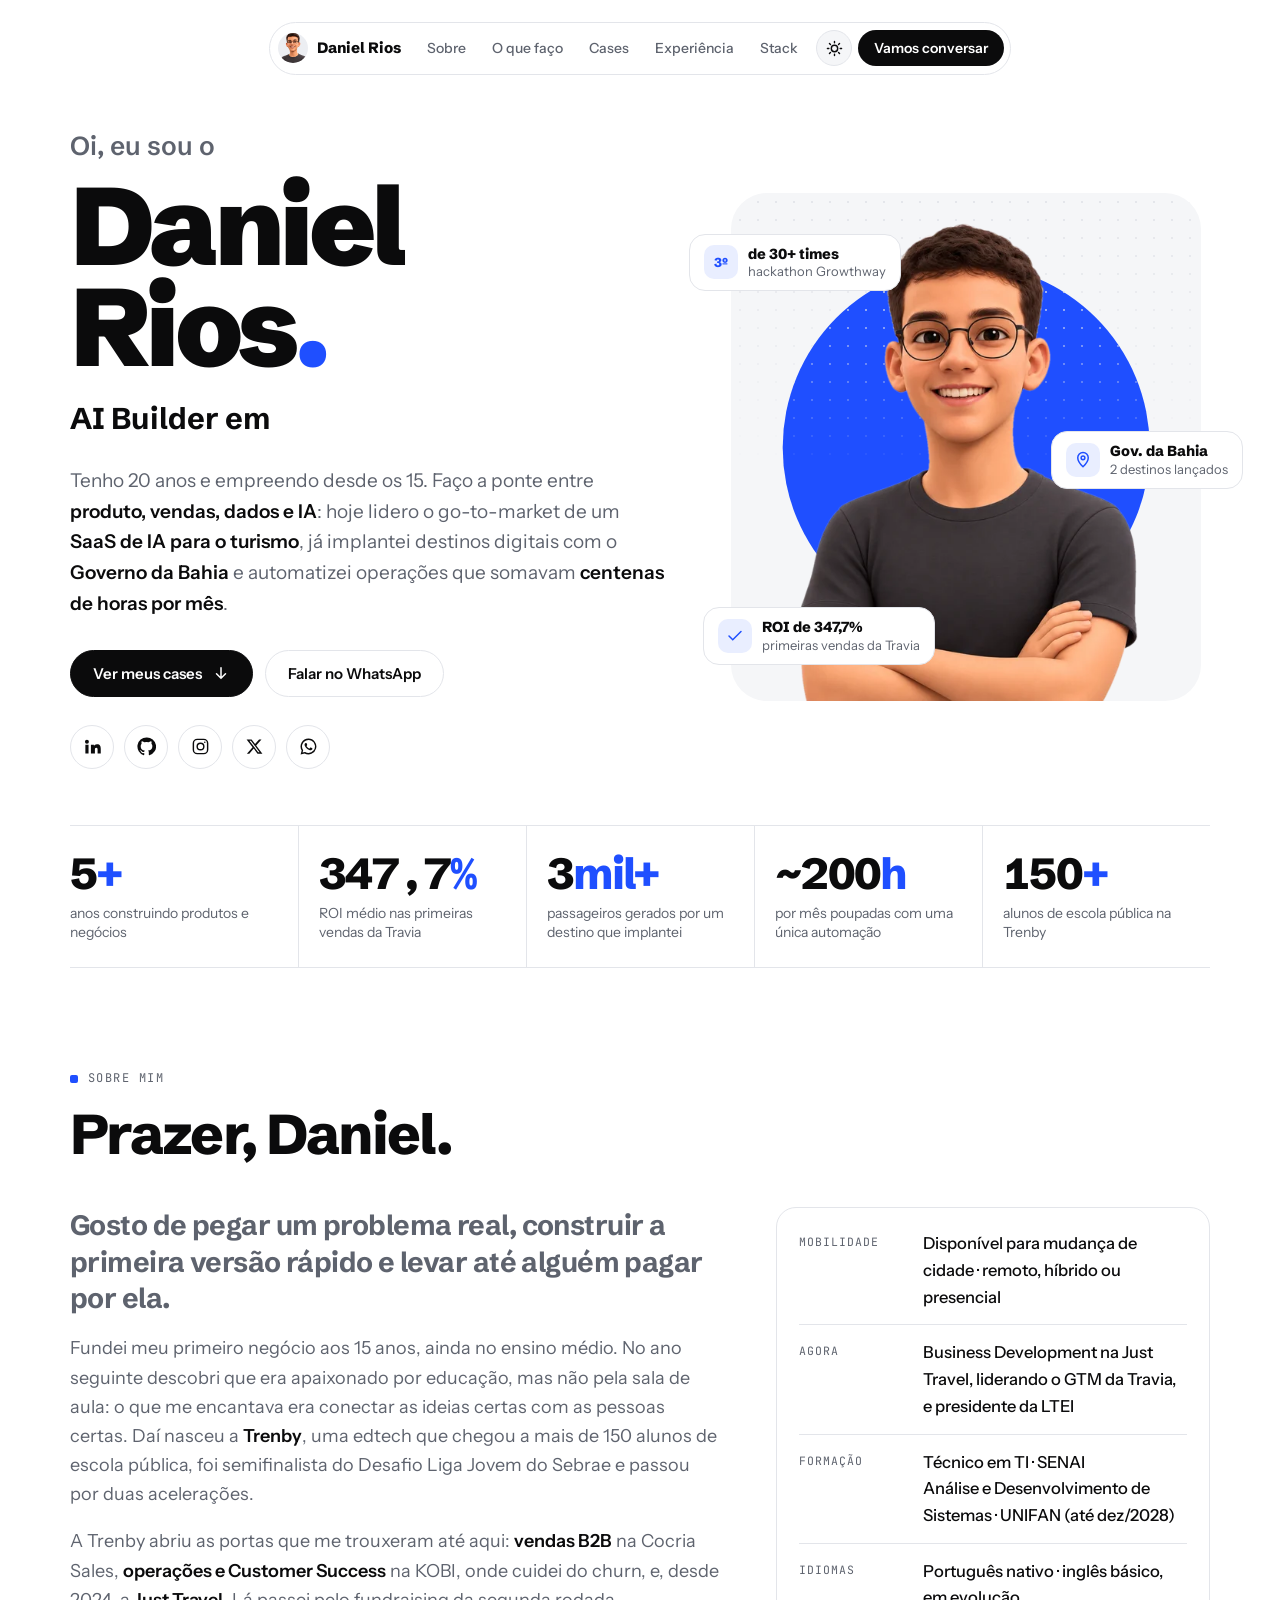
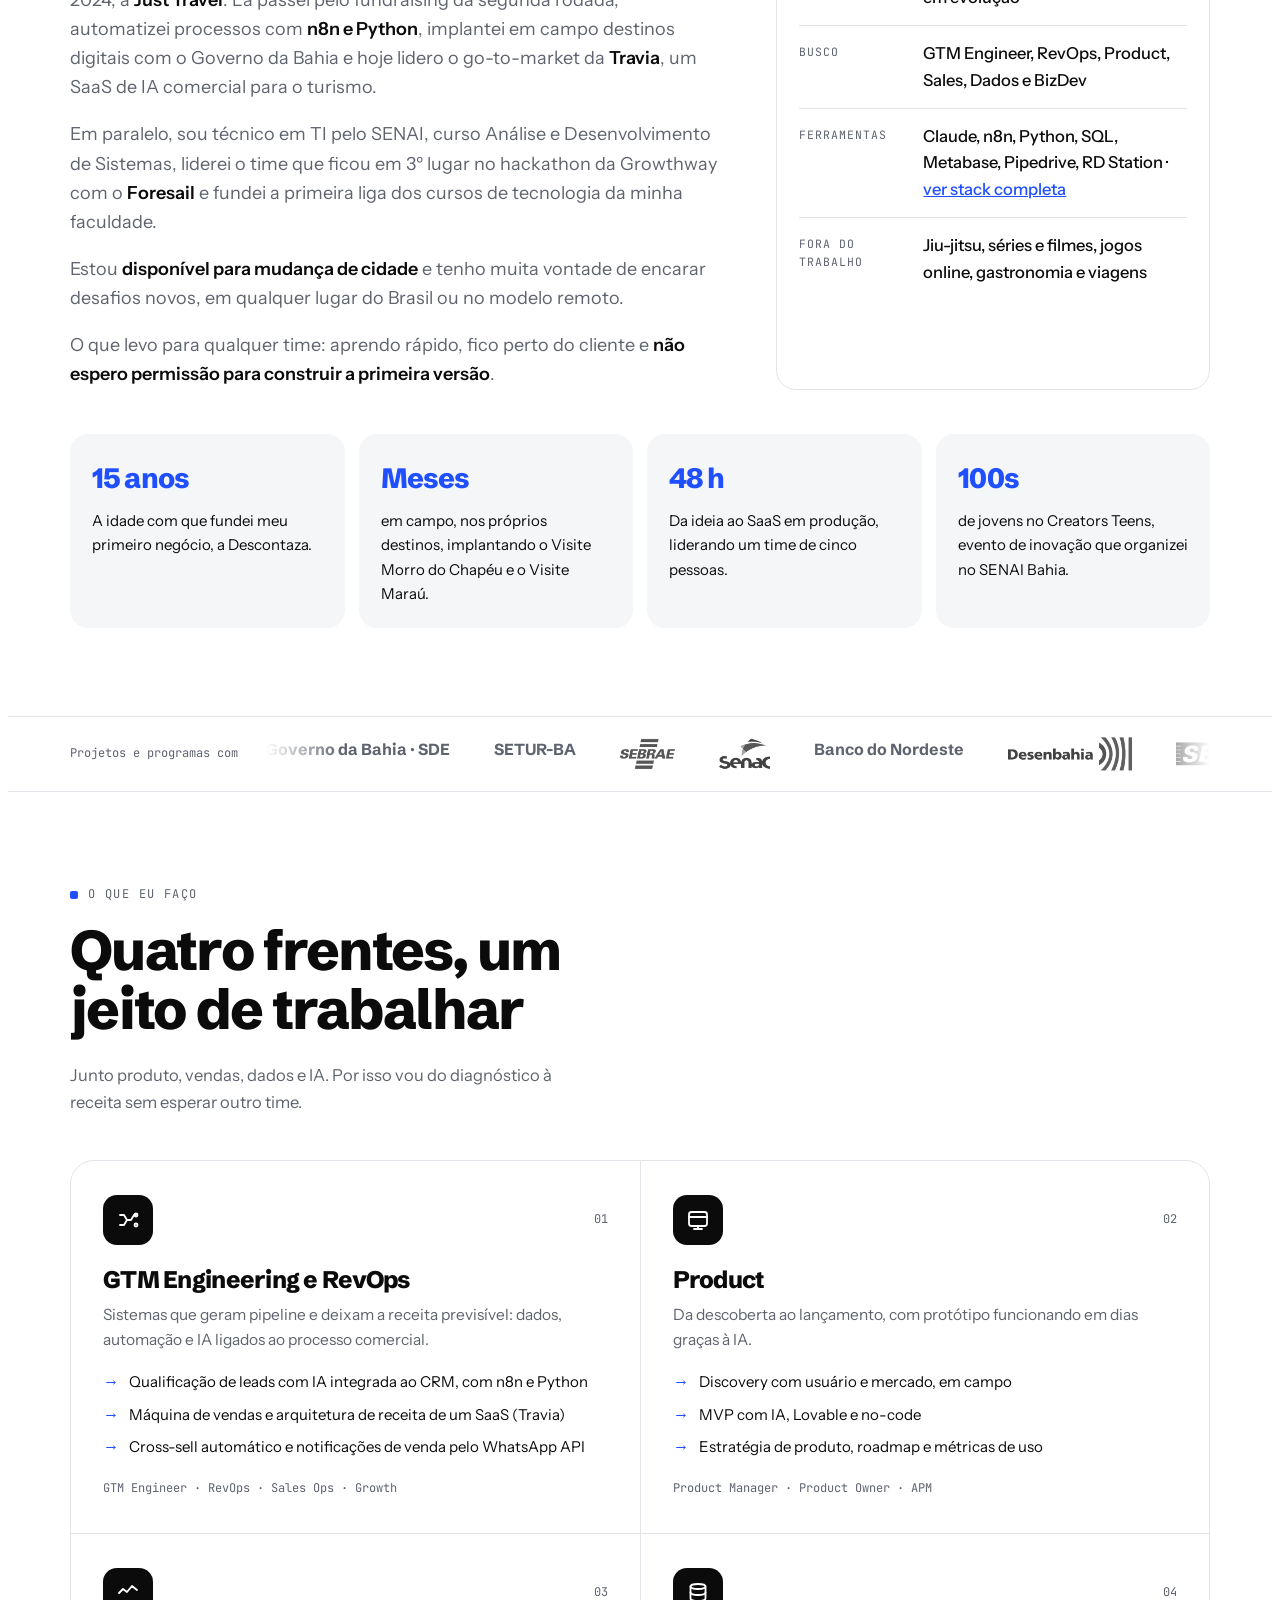
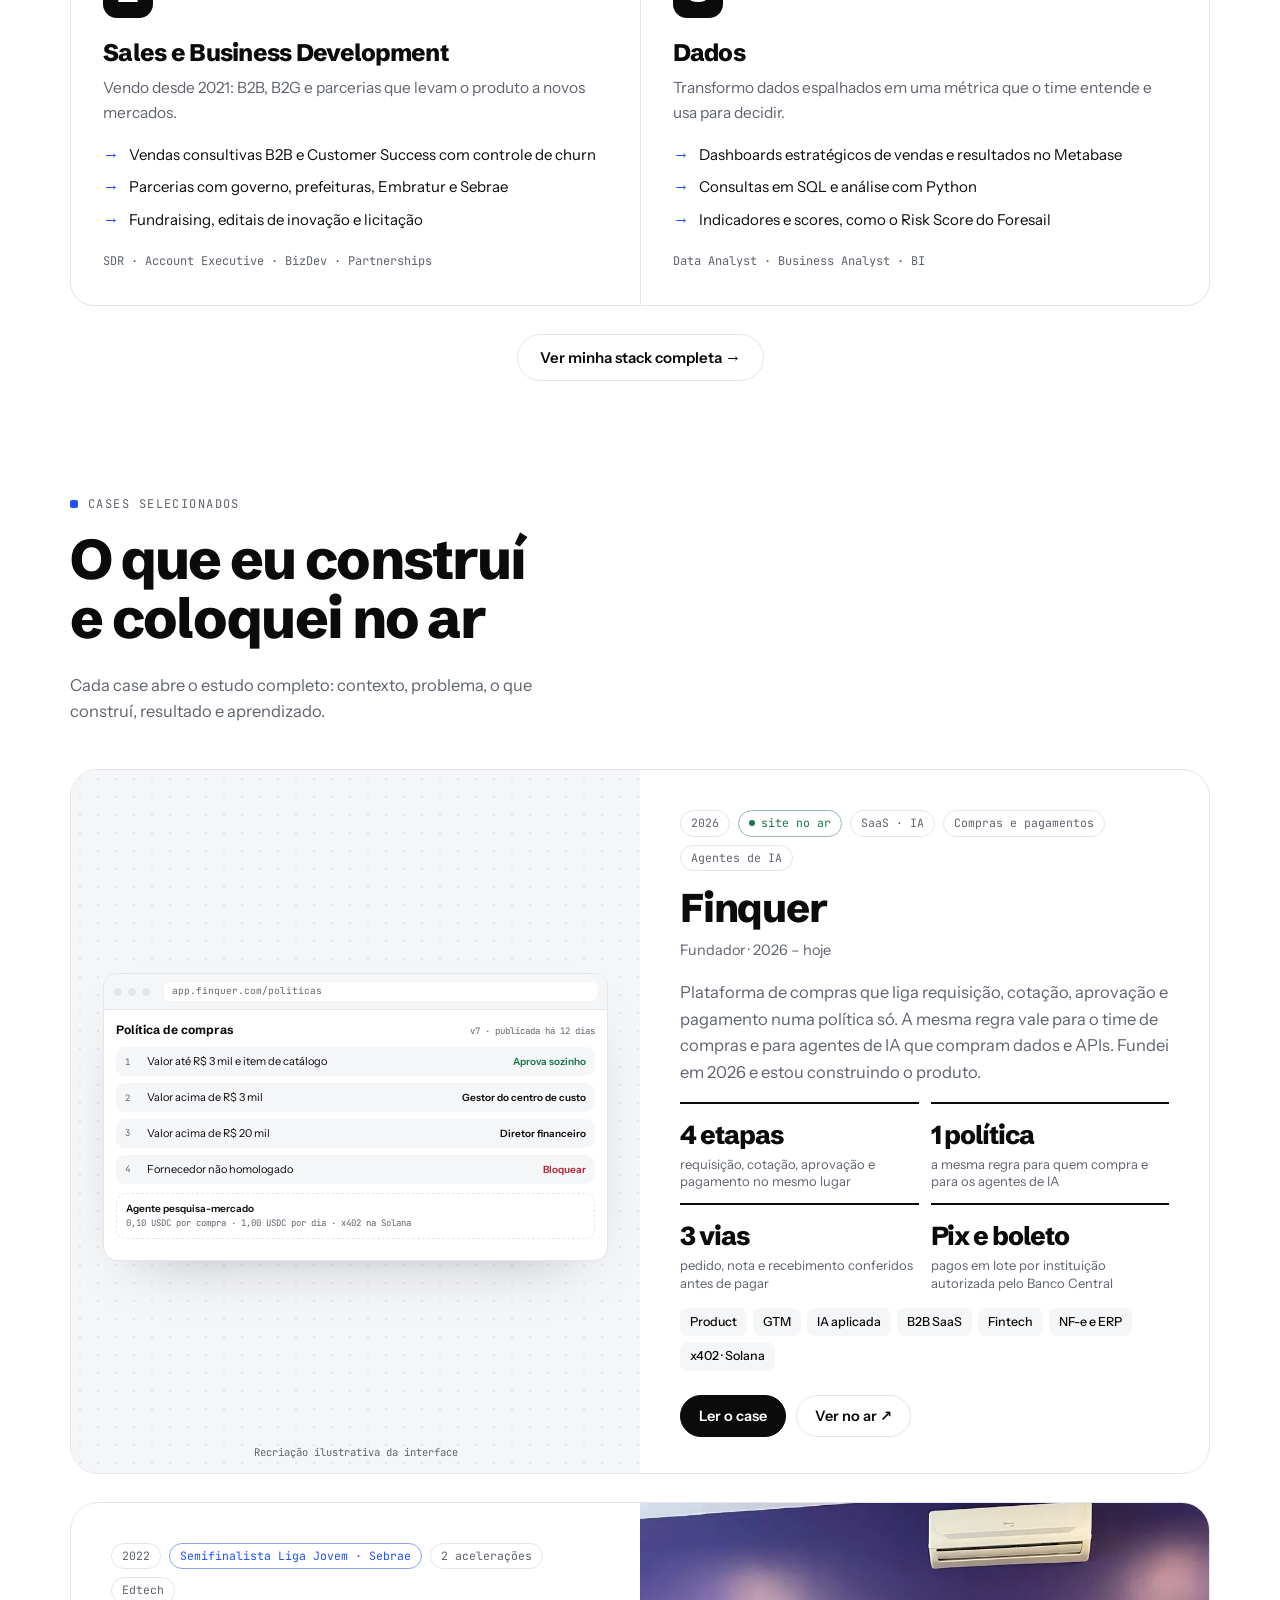
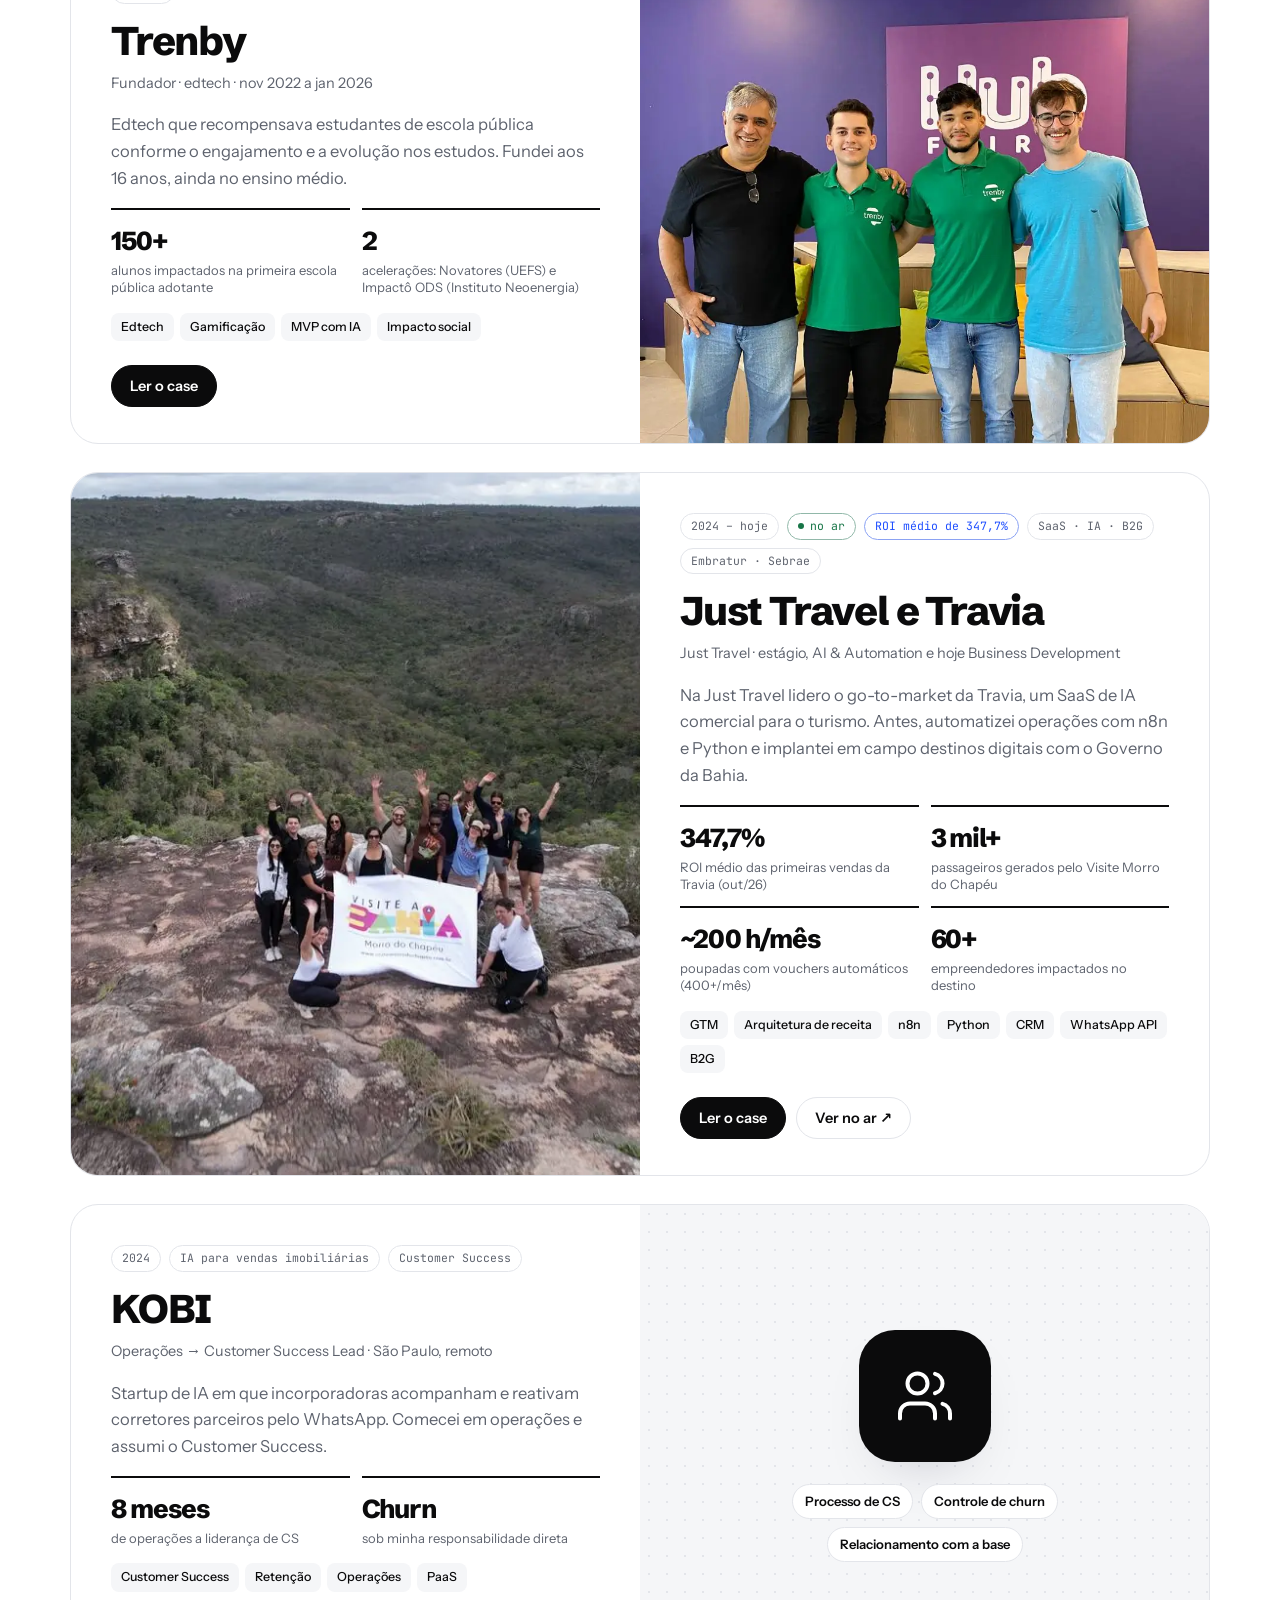
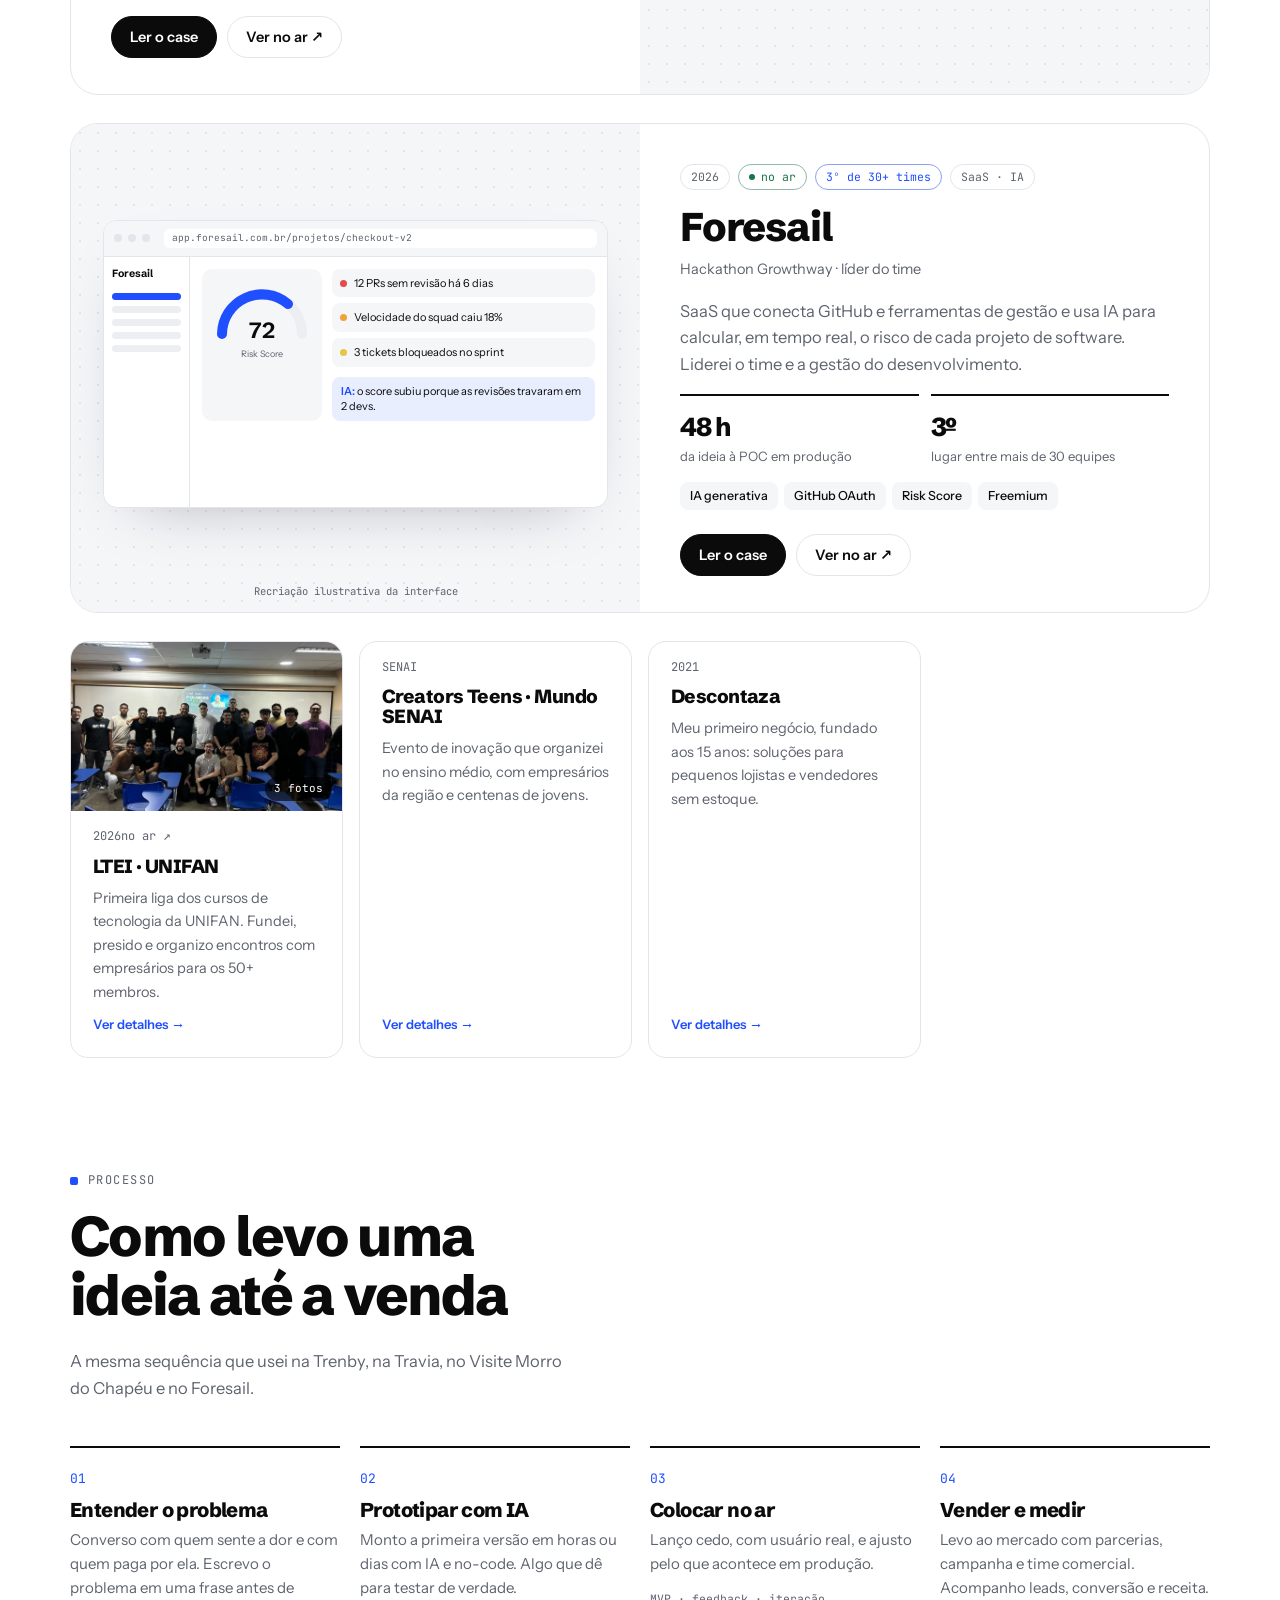
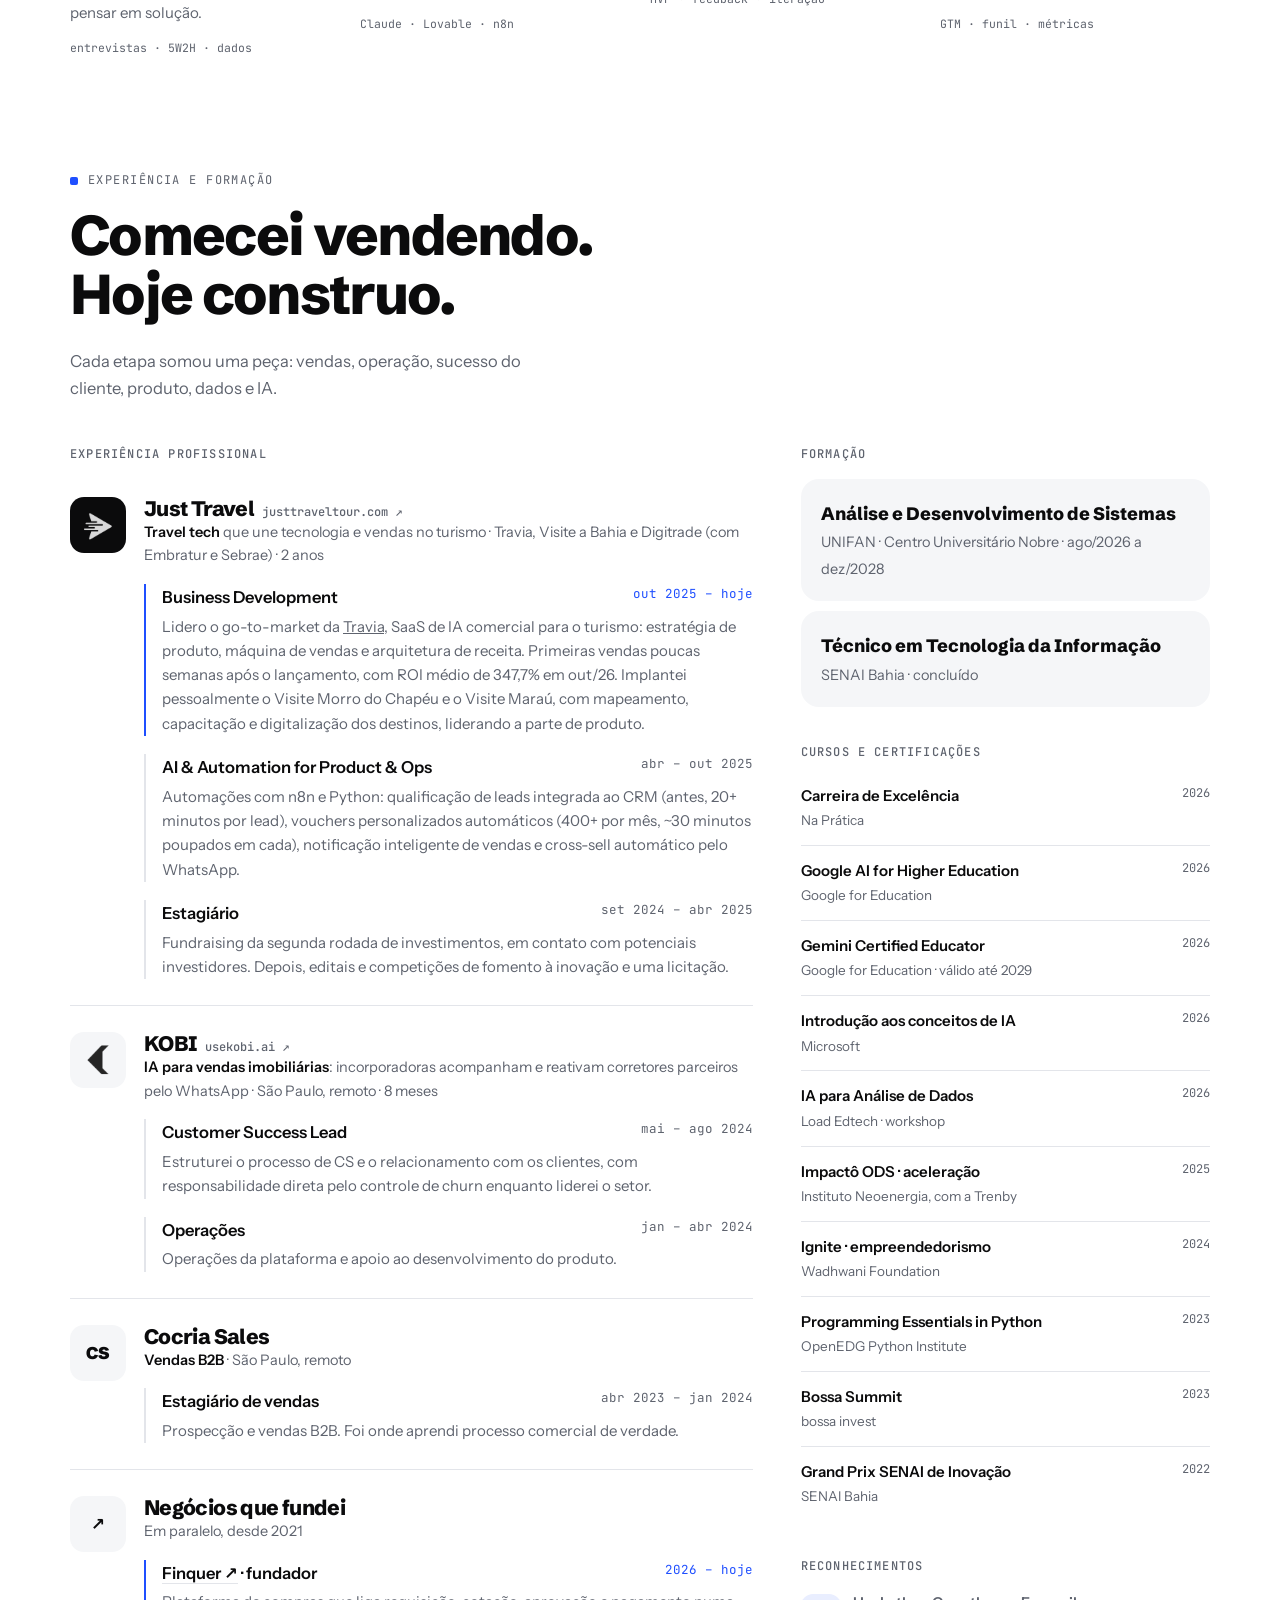
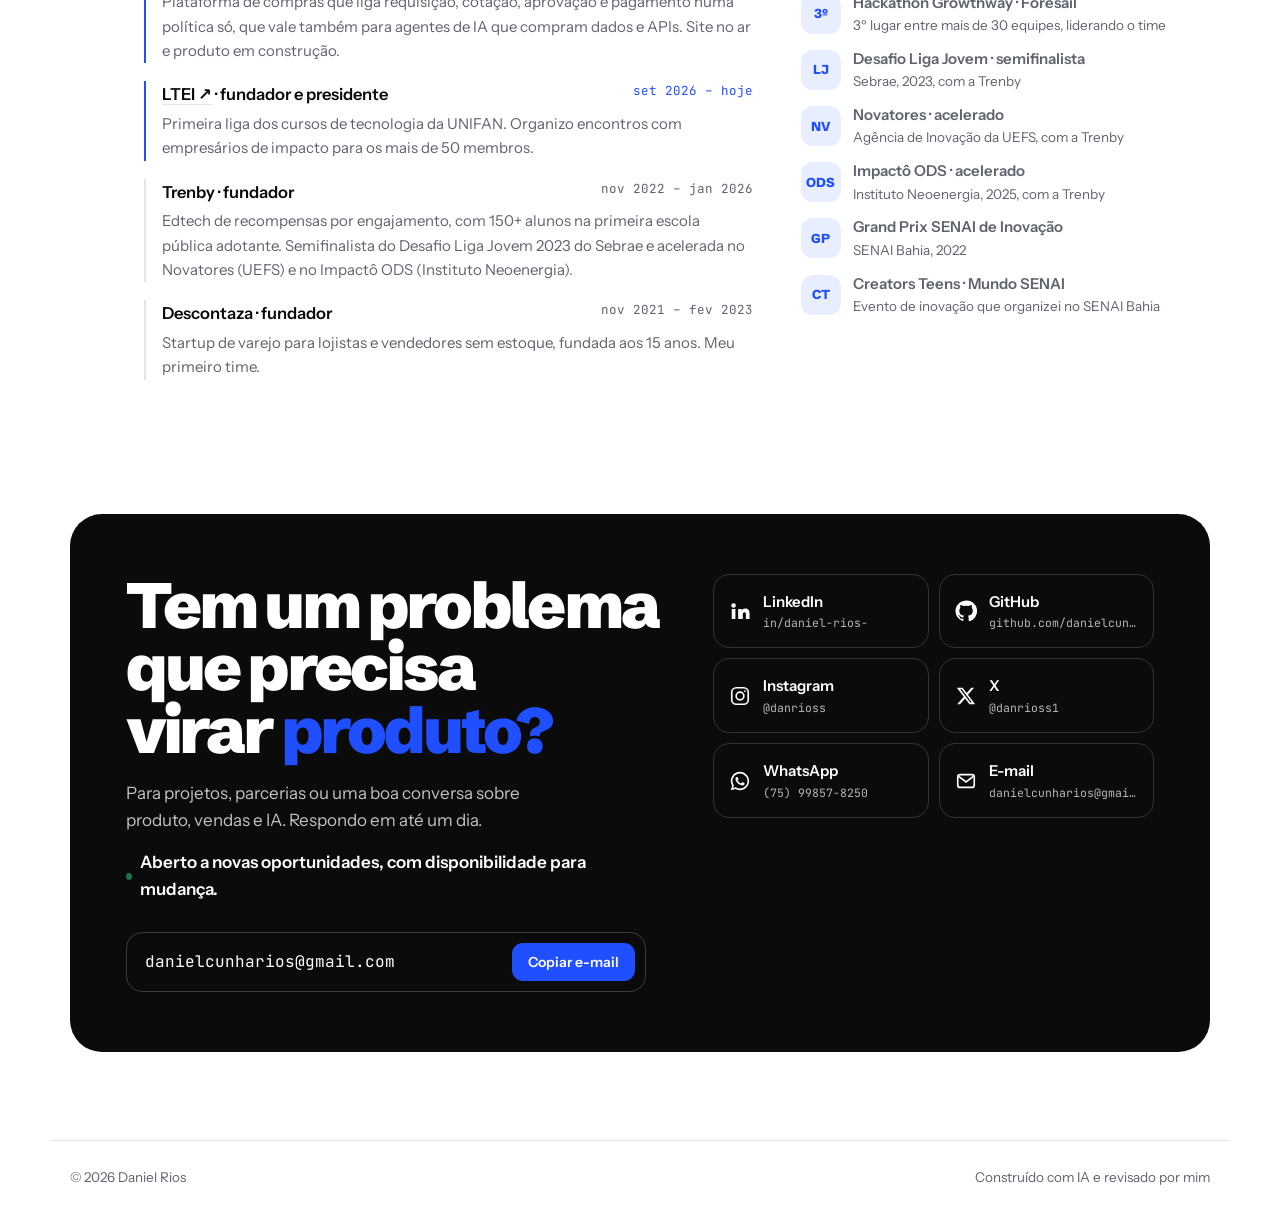
==== commit f880cb25: "Adiciona a Finquer como primeiro case Plataforma de compras que o Daniel fundou em 2026: liga requis" ====
--- a/index.html
+++ b/index.html
@@ -185,6 +185,7 @@
       </div></article>
       <article class="job"><div class="logo-box">↗</div><div>
         <h3>Negócios que fundei</h3><div class="co">Em paralelo, desde 2021</div>
+        <div class="roleline now"><div class="rh"><b><a href="https://finquer-site.vercel.app/" target="_blank" rel="noopener">Finquer ↗</a> · fundador</b><span class="when">2026 – hoje</span></div><p>Plataforma de compras que liga requisição, cotação, aprovação e pagamento numa política só, que vale também para agentes de IA que compram dados e APIs. Site no ar e produto em construção.</p></div>
         <div class="roleline now"><div class="rh"><b><a href="https://lteiunifan.com.br/" target="_blank" rel="noopener">LTEI ↗</a> · fundador e presidente</b><span class="when">set 2026 – hoje</span></div><p>Primeira liga dos cursos de tecnologia da UNIFAN. Organizo encontros com empresários de impacto para os mais de 50 membros.</p></div>
         <div class="roleline"><div class="rh"><b>Trenby · fundador</b><span class="when">nov 2022 – jan 2026</span></div><p>Edtech de recompensas por engajamento, com 150+ alunos na primeira escola pública adotante. Semifinalista do Desafio Liga Jovem 2023 do Sebrae e acelerada no Novatores (UEFS) e no Impactô ODS (Instituto Neoenergia).</p></div>
         <div class="roleline"><div class="rh"><b>Descontaza · fundador</b><span class="when">nov 2021 – fev 2023</span></div><p>Startup de varejo para lojistas e vendedores sem estoque, fundada aos 15 anos. Meu primeiro time.</p></div>
--- a/assets/css/styles.css
+++ b/assets/css/styles.css
@@ -438,6 +438,20 @@
 .art-chips{display:flex;flex-wrap:wrap;justify-content:center;gap:8px;max-width:340px}
 .art-chips span{font-size:13px;font-weight:600;background:var(--bg);border:1px solid var(--line);border-radius:999px;padding:6px 12px}
 .mini .cover .ini svg{width:46px;height:46px}
+/* tela recriada da Finquer: a lista de regras de alçada */
+.fq{padding:12px;display:grid;gap:7px;align-content:start;min-height:250px}
+.fq-top{display:flex;justify-content:space-between;align-items:baseline;gap:8px;margin-bottom:2px}
+.fq-top b{font-family:var(--f-display);font-size:12px}
+.fq-top span{font-family:var(--f-mono);font-size:9px;color:var(--muted)}
+.fq-rule{display:grid;grid-template-columns:14px 1fr auto;gap:8px;align-items:center;background:var(--surface);border-radius:9px;padding:7px 9px}
+.fq-rule .n{font-family:var(--f-mono);font-size:9px;color:var(--muted)}
+.fq-rule em{font-style:normal;font-weight:600;font-size:10px;white-space:nowrap}
+.fq-rule em.ok{color:var(--ok)}
+.fq-rule em.no{color:var(--danger)}
+.fq-ag{margin-top:2px;border:1px dashed var(--line);border-radius:10px;padding:8px 9px}
+.fq-ag b{display:block;font-size:10px}
+.fq-ag span{font-family:var(--f-mono);font-size:9px;color:var(--muted)}
+
 .tv{display:grid;grid-template-columns:120px 1fr;min-height:250px}
 .tv-list{border-right:1px solid var(--line);padding:10px 8px;display:grid;gap:6px;align-content:start}
 .tv-list>b{font-size:10px;color:var(--muted);text-transform:uppercase;letter-spacing:.06em}
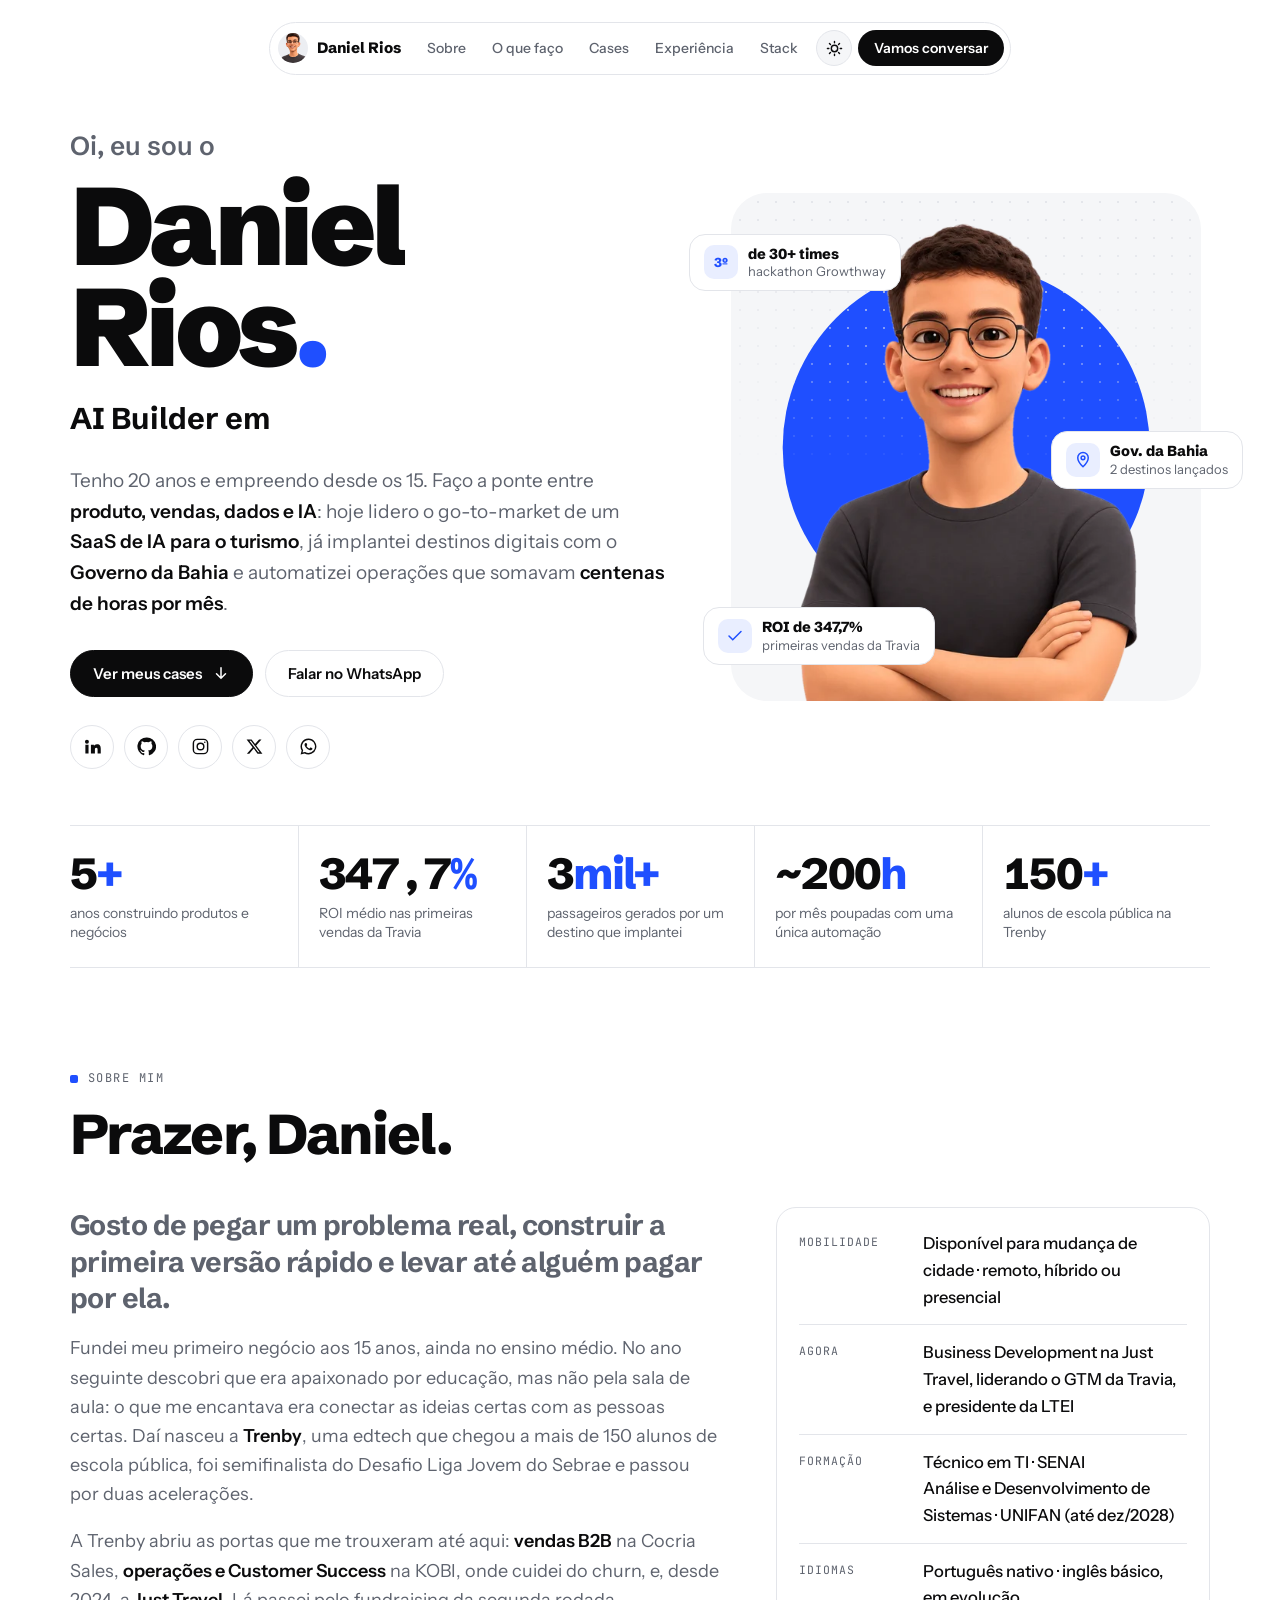
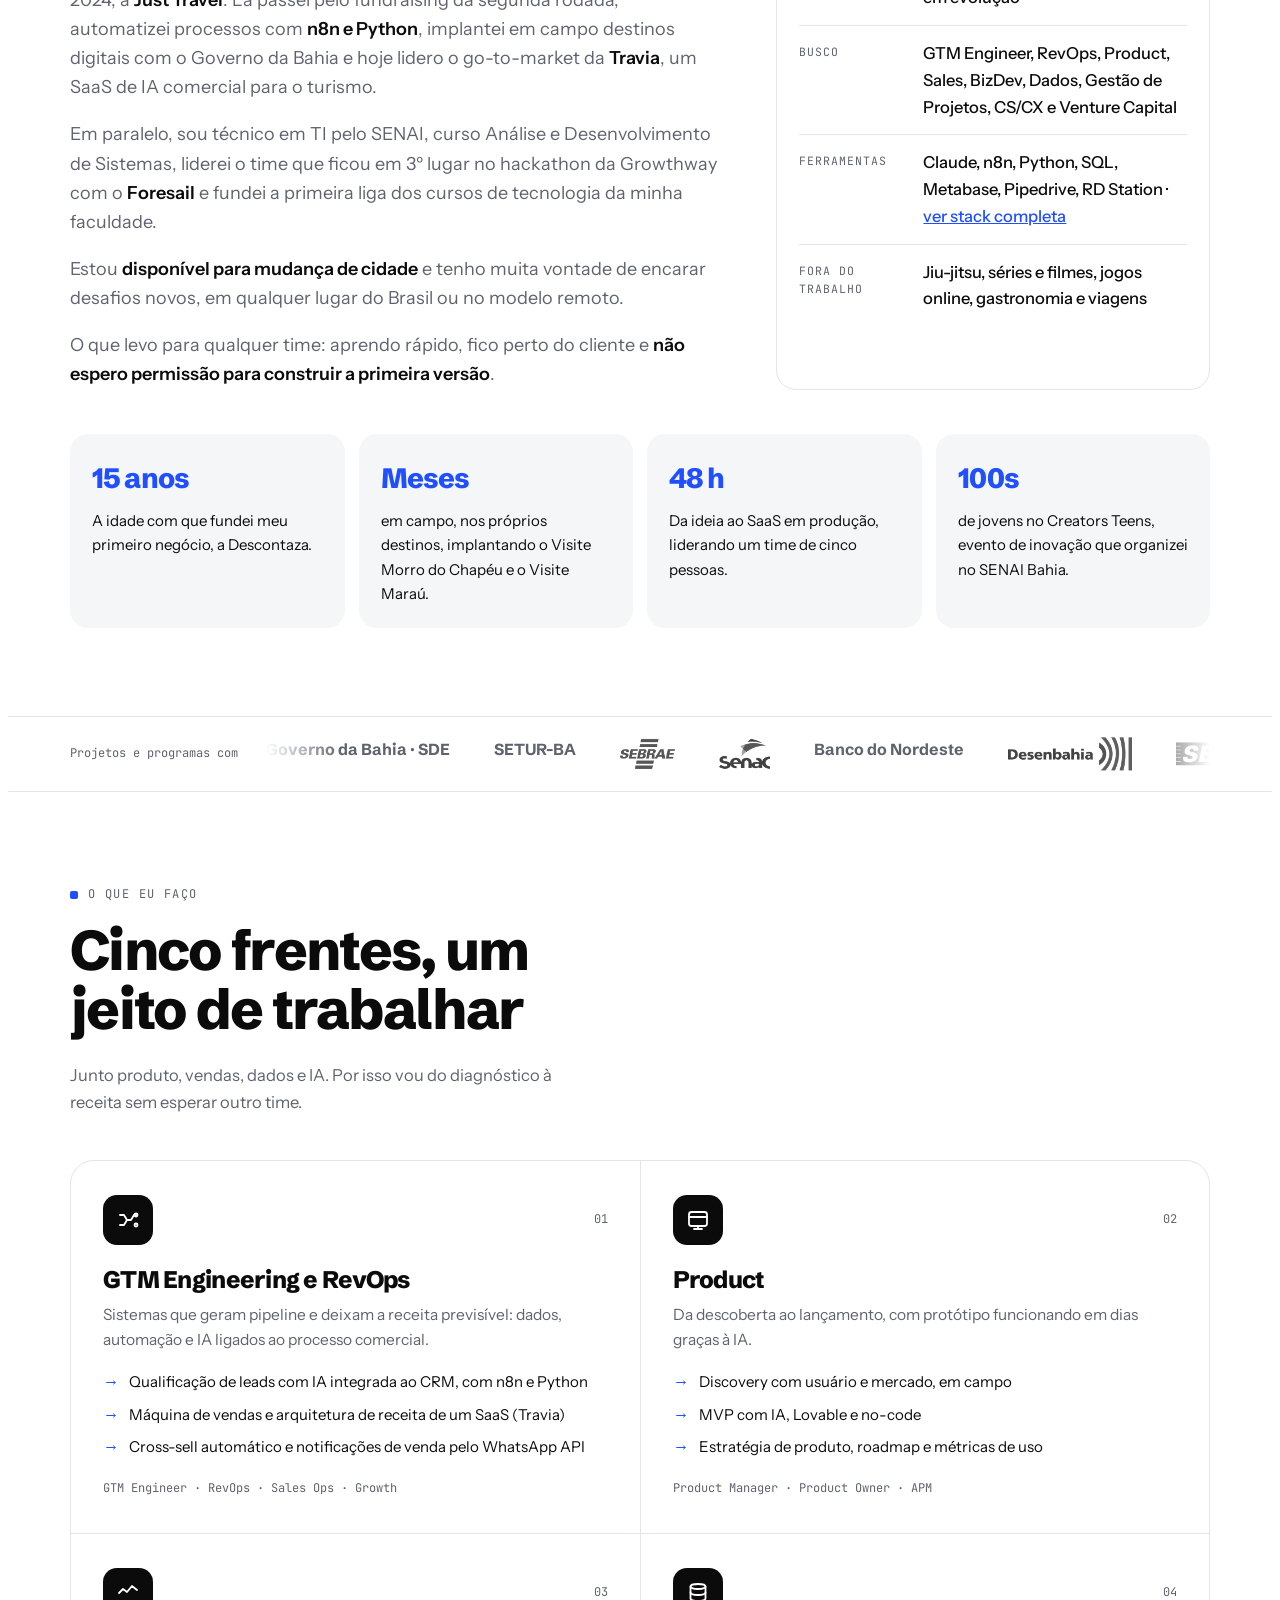
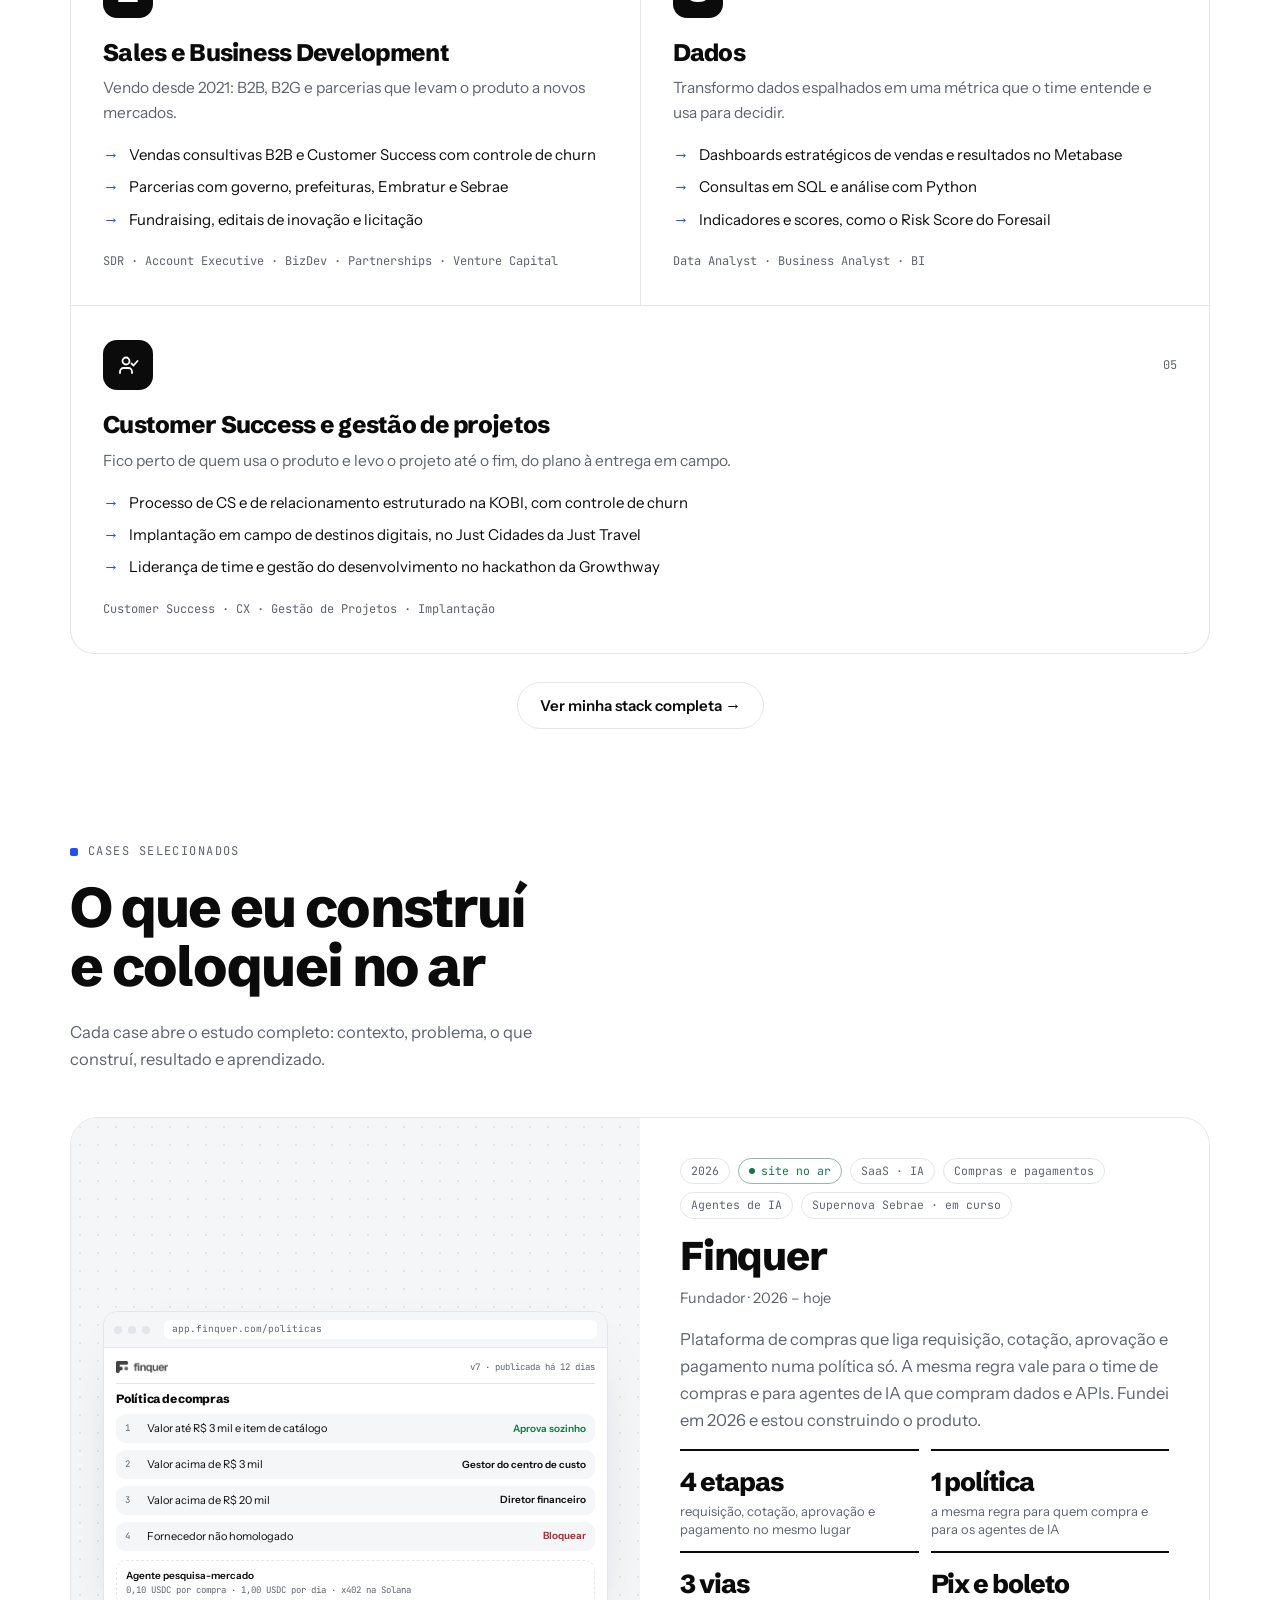
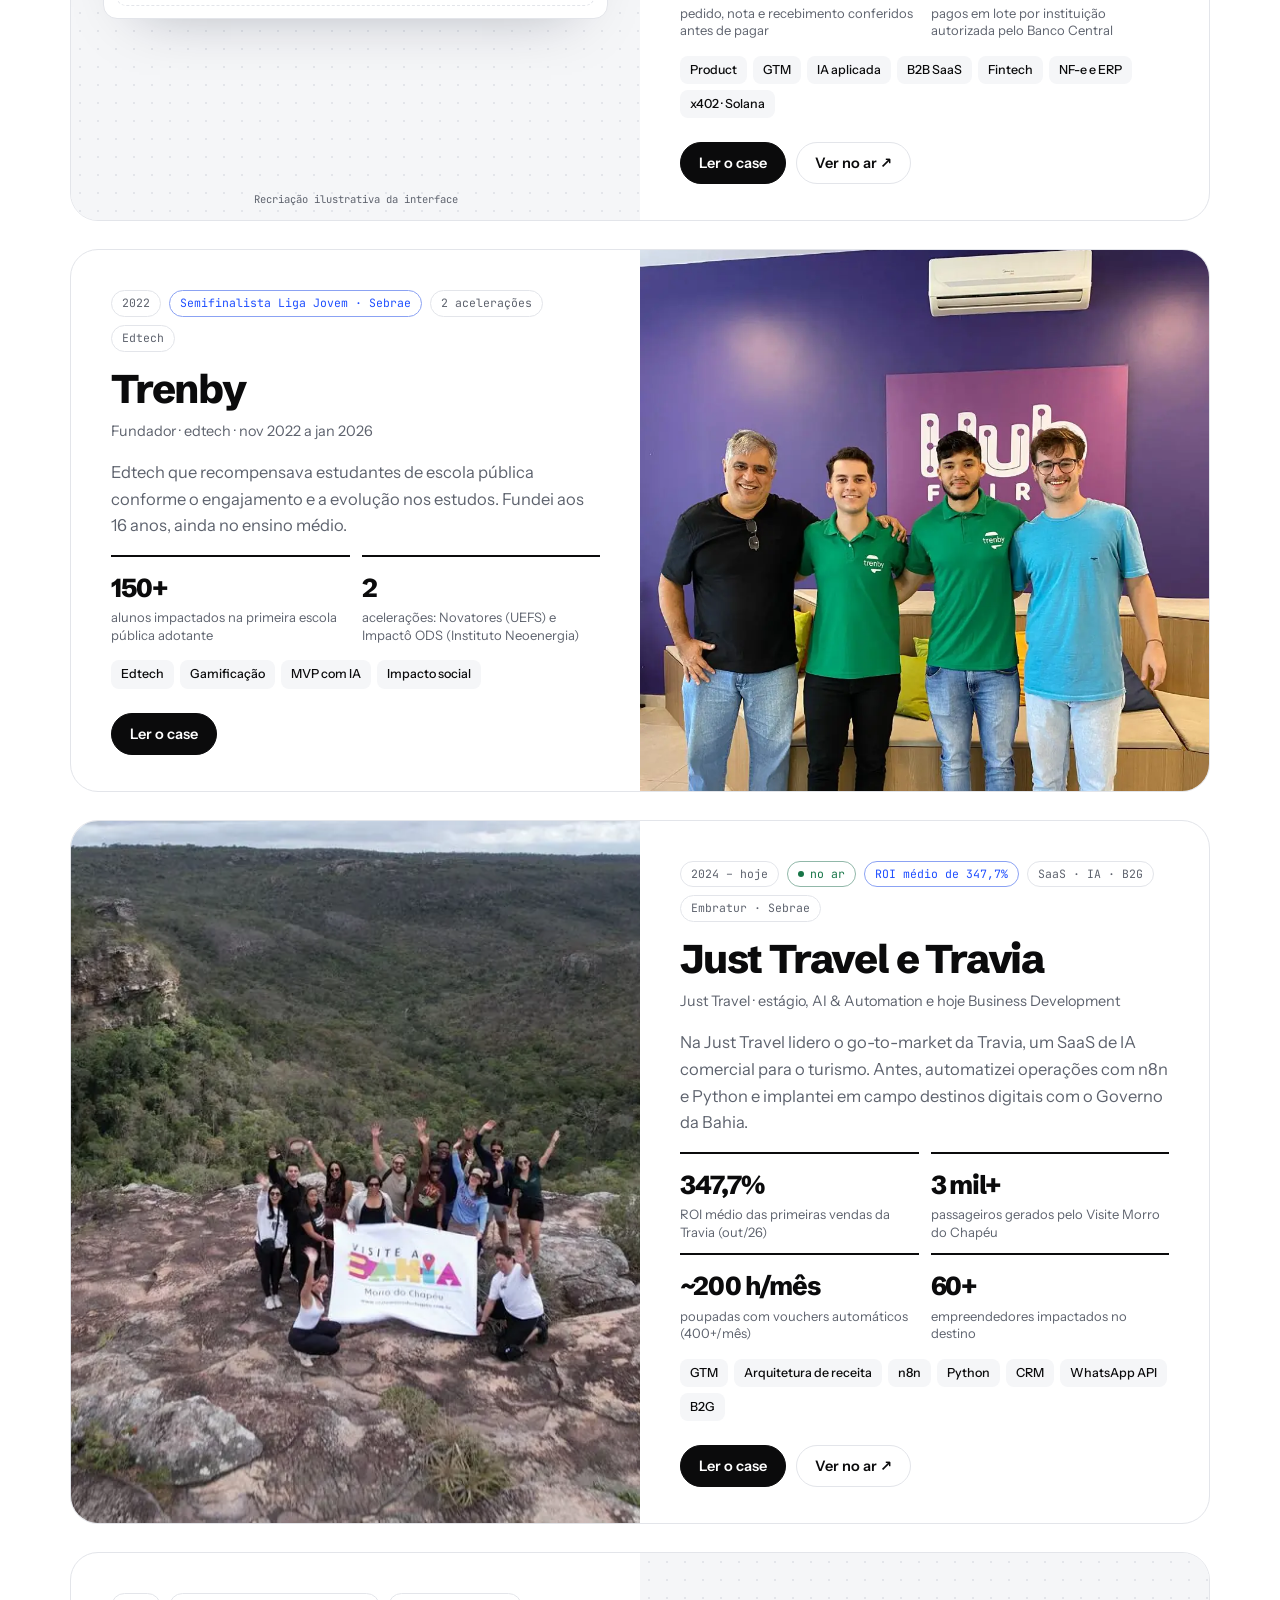
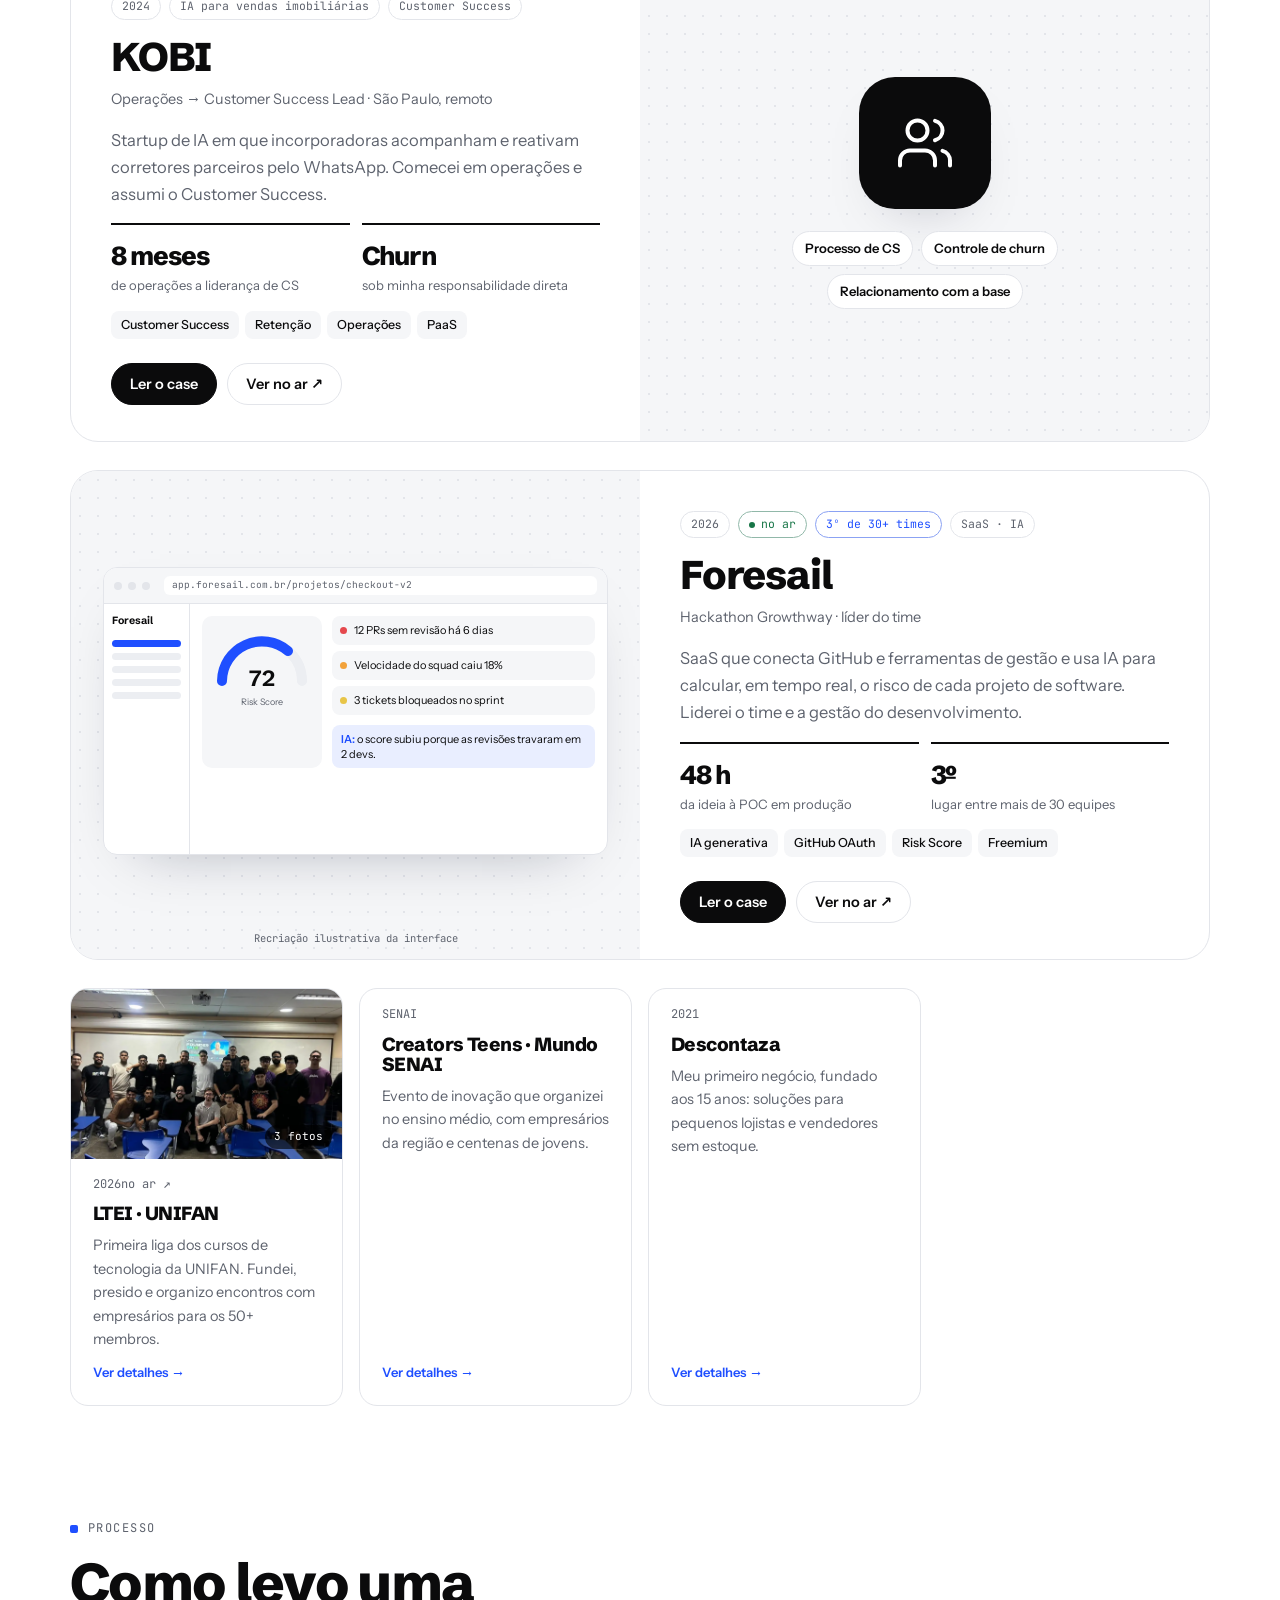
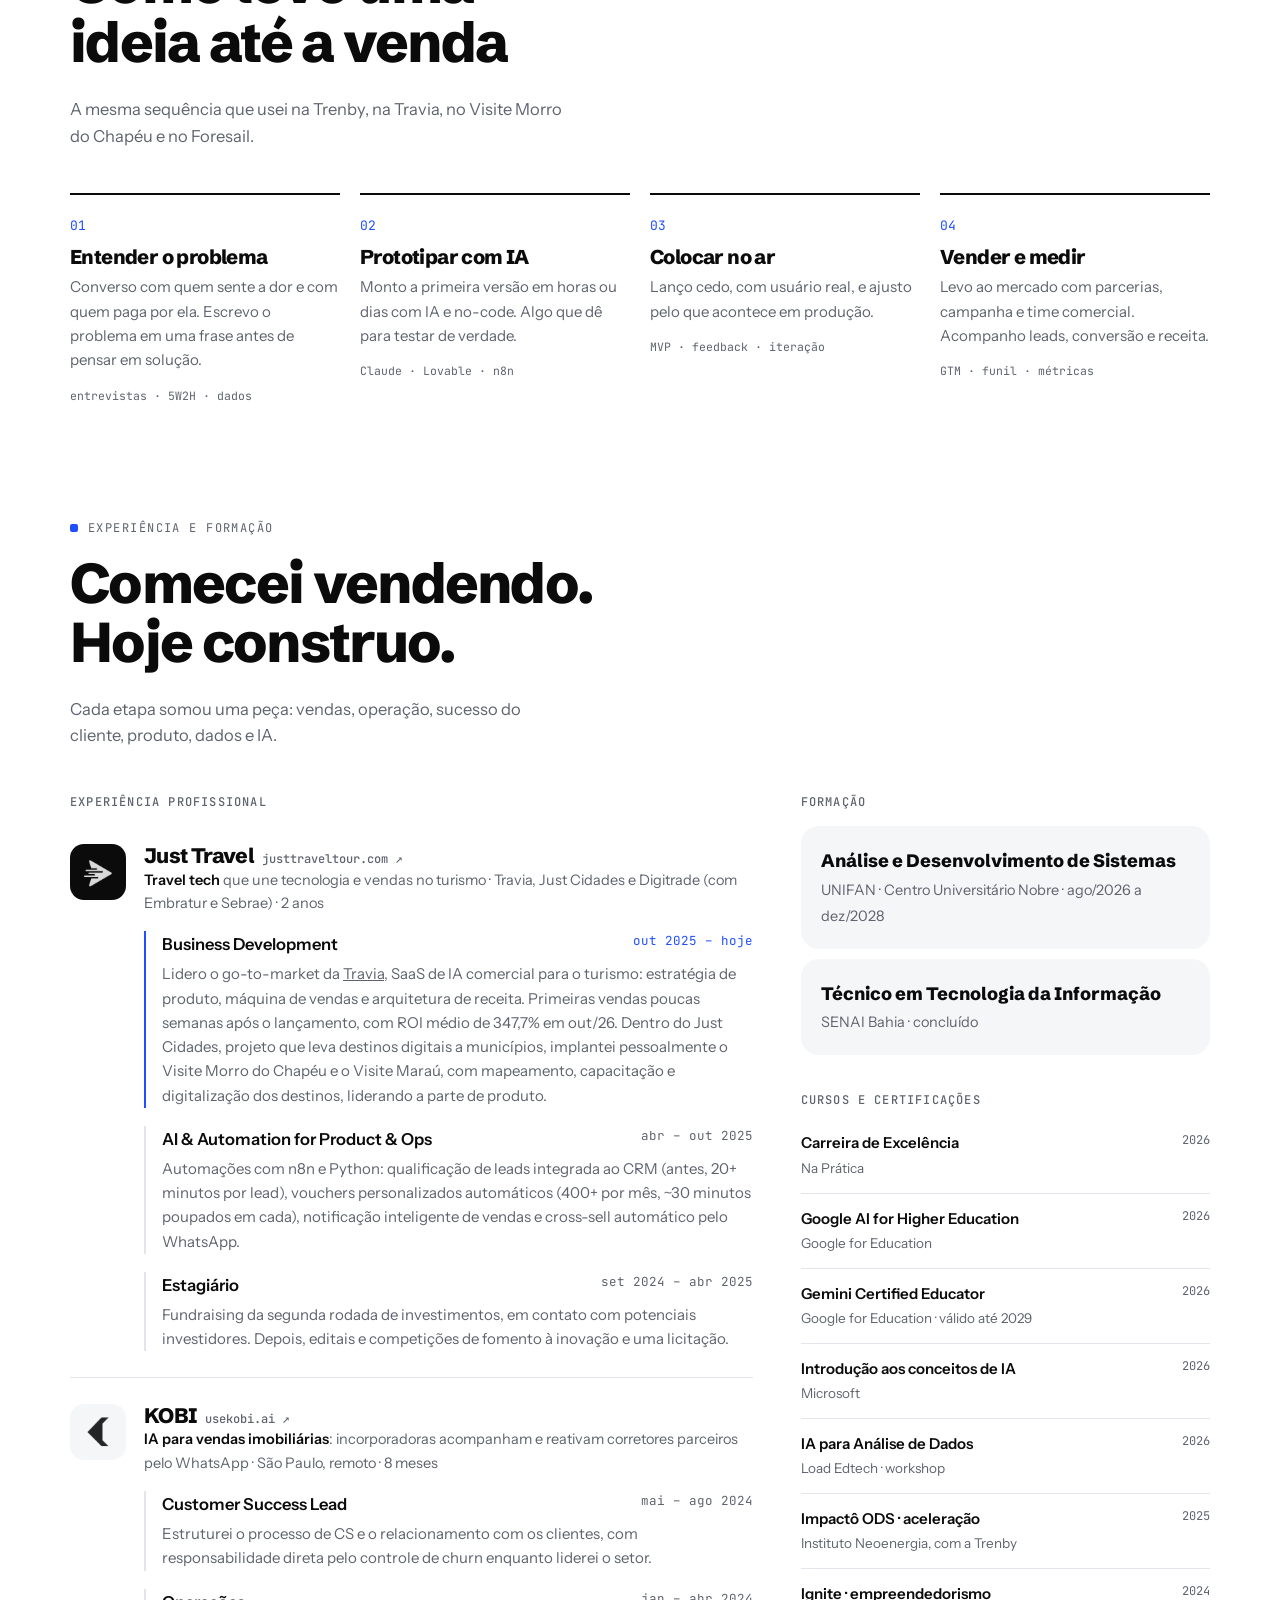
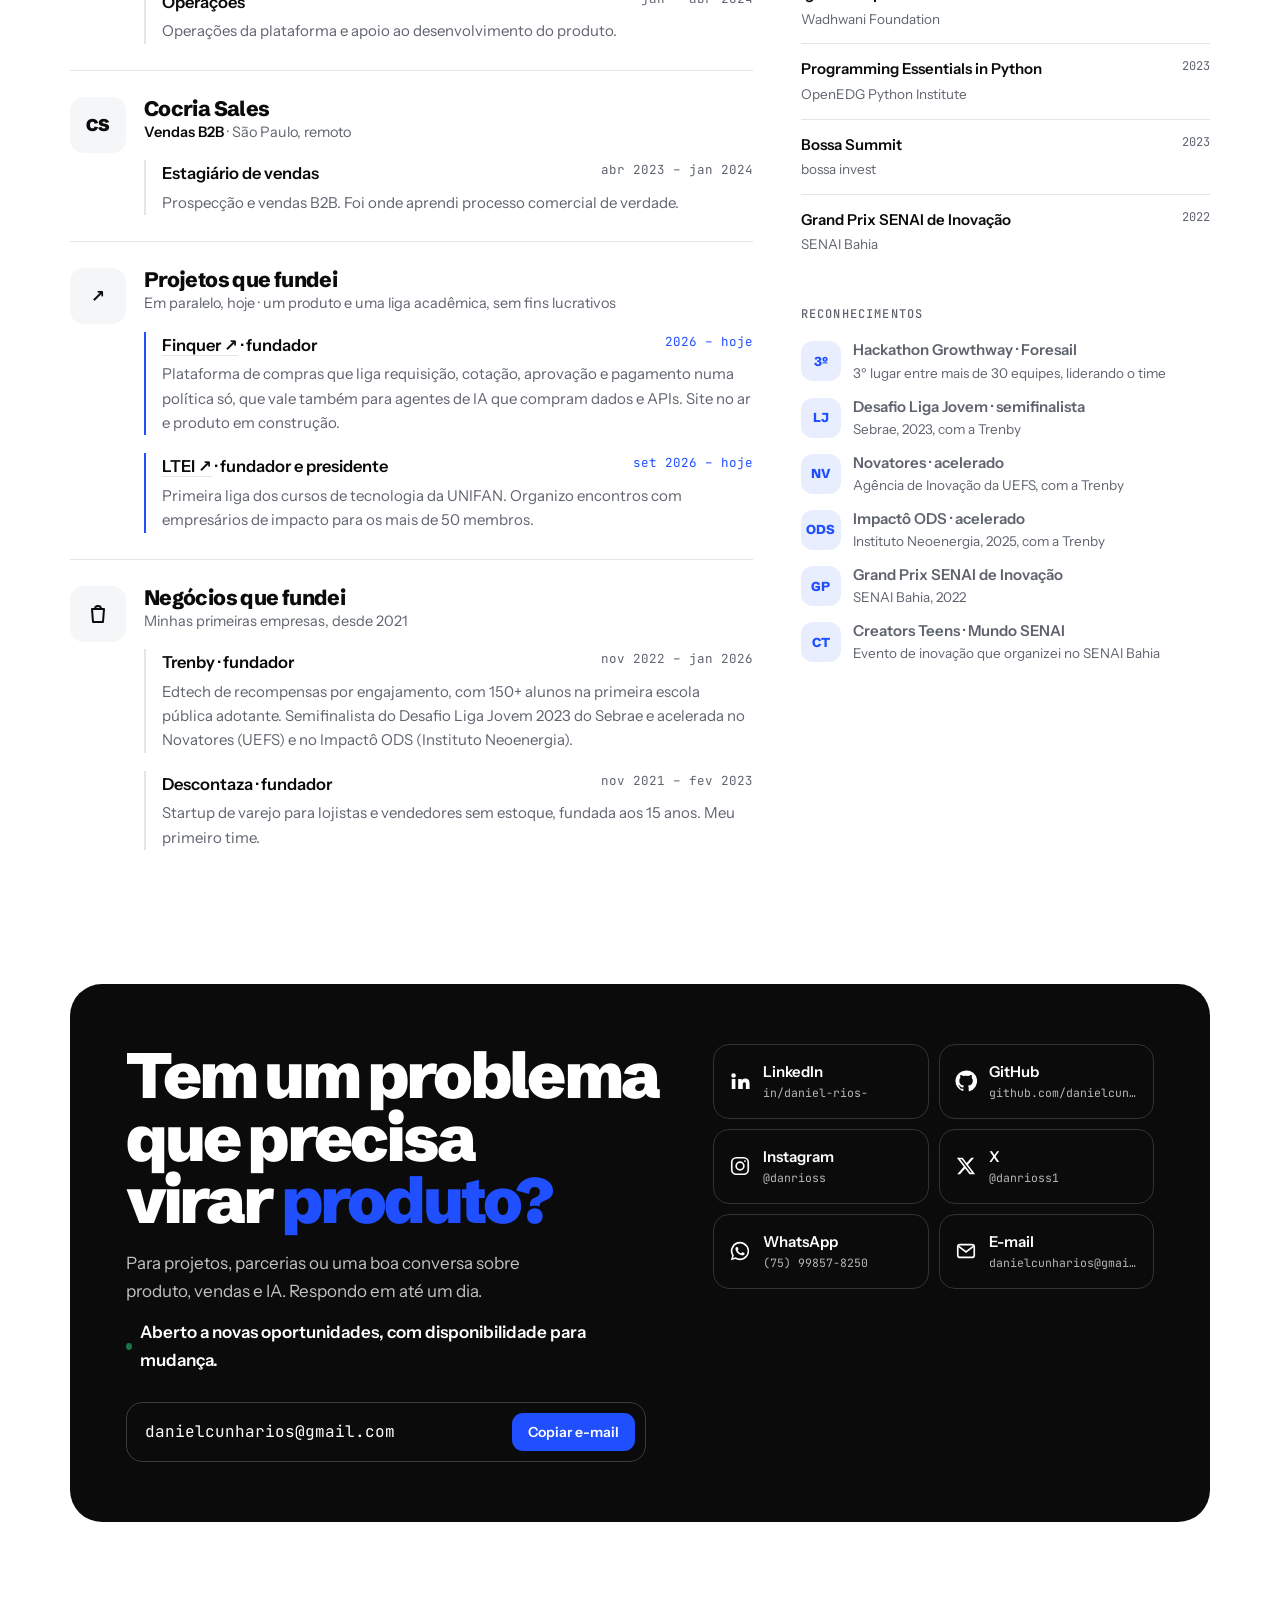
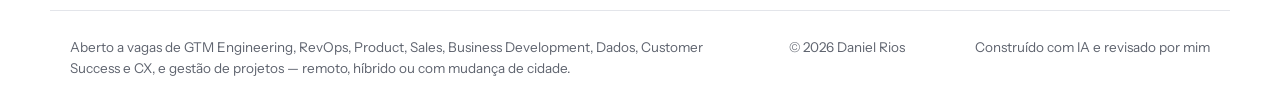
==== commit 5bd39a29: "Just Cidades, Supernova, novas frentes e SEO estruturado Conteúdo, tudo vindo do que o Daniel confir" ====
--- a/index.html
+++ b/index.html
@@ -4,14 +4,14 @@
 <meta charset="utf-8">
 <meta name="viewport" content="width=device-width, initial-scale=1, viewport-fit=cover">
 <title>Daniel Rios · AI Builder | GTM Engineer, RevOps e Product Manager</title>
-<meta name="description" content="Daniel Rios, AI Builder: GTM Engineering, RevOps, Product, Sales e Dados. Lidera o go-to-market de um SaaS de IA no turismo e automatiza operações com n8n, Python e IA.">
+<meta name="description" content="Daniel Rios, AI Builder: GTM Engineering, RevOps, Product, Sales, Dados, CS/CX e gestão de projetos. Fundador da Finquer e líder do go-to-market da Travia, na Just Travel.">
 <meta name="theme-color" media="(prefers-color-scheme: light)" content="#ffffff">
 <meta name="theme-color" media="(prefers-color-scheme: dark)" content="#0a0a0b">
 <link rel="canonical" href="https://daniel-rios-my-portfolio.vercel.app/">
 <meta property="og:type" content="website">
 <meta property="og:locale" content="pt_BR">
 <meta property="og:title" content="Daniel Rios · AI Builder">
-<meta property="og:description" content="Construo produtos com IA, do problema à primeira venda. GTM, RevOps, Product, Sales e Dados.">
+<meta property="og:description" content="Construo produtos com IA, do problema à primeira venda. GTM, RevOps, Product, Sales, Dados, CS/CX e gestão de projetos.">
 <meta property="og:image" content="https://daniel-rios-my-portfolio.vercel.app/assets/img/og-cover.png">
 <meta property="og:image:alt" content="Daniel Rios, AI Builder em GTM, RevOps, Product, Sales e Dados">
 <meta property="og:image:width" content="1200">
@@ -27,7 +27,7 @@
 <link rel="preload" href="assets/img/mascote.webp" as="image" type="image/webp" fetchpriority="high">
 <link rel="stylesheet" href="assets/css/styles.css">
 <script type="application/ld+json">
-{"@context":"https://schema.org","@type":"Person","name":"Daniel Rios","alternateName":"Daniel da Cunha Rios","jobTitle":"AI Builder · Business Development e GTM","worksFor":{"@type":"Organization","name":"Just Travel","url":"https://justtraveltour.com"},"address":{"@type":"PostalAddress","addressCountry":"BR"},"alumniOf":[{"@type":"EducationalOrganization","name":"SENAI Bahia"},{"@type":"CollegeOrUniversity","name":"UNIFAN · Centro Universitário Nobre"}],"email":"mailto:danielcunharios@gmail.com","url":"https://daniel-rios-my-portfolio.vercel.app/","sameAs":["https://www.linkedin.com/in/daniel-rios-/","https://github.com/danielcunharios","https://instagram.com/danrioss","https://x.com/danrioss1"],"knowsAbout":["GTM Engineering","RevOps","Product Management","Business Development","Sales","Data Analysis","n8n","Make","Pipedrive","RD Station","Metabase","SQL","Python","Claude","AI automation"]}
+{"@context":"https://schema.org","@graph":[{"@type":"WebSite","@id":"https://daniel-rios-my-portfolio.vercel.app/#site","url":"https://daniel-rios-my-portfolio.vercel.app/","name":"Daniel Rios · AI Builder","inLanguage":"pt-BR","publisher":{"@id":"https://daniel-rios-my-portfolio.vercel.app/#me"}},{"@type":"ProfilePage","@id":"https://daniel-rios-my-portfolio.vercel.app/#page","url":"https://daniel-rios-my-portfolio.vercel.app/","inLanguage":"pt-BR","name":"Daniel Rios · AI Builder | GTM Engineer, RevOps e Product Manager","description":"Daniel Rios, AI Builder: GTM Engineering, RevOps, Product, Sales, Dados, CS/CX e gestão de projetos. Fundador da Finquer e líder do go-to-market da Travia, na Just Travel.","isPartOf":{"@id":"https://daniel-rios-my-portfolio.vercel.app/#site"},"mainEntity":{"@id":"https://daniel-rios-my-portfolio.vercel.app/#me"},"about":{"@id":"https://daniel-rios-my-portfolio.vercel.app/#me"}},{"@type":"Person","@id":"https://daniel-rios-my-portfolio.vercel.app/#me","name":"Daniel Rios","alternateName":"Daniel da Cunha Rios","url":"https://daniel-rios-my-portfolio.vercel.app/","email":"mailto:danielcunharios@gmail.com","jobTitle":"AI Builder · Business Development e GTM","description":"AI Builder de 20 anos. Fundador da Finquer e Business Development na Just Travel, onde lidera o go-to-market da Travia. Atua em GTM Engineering, RevOps, Product, Sales, Business Development, Dados, Customer Success e gestão de projetos, com interesse em venture capital e financeiro. Disponível para mudança de cidade e para trabalho remoto.","image":"https://daniel-rios-my-portfolio.vercel.app/assets/img/og-cover.png","address":{"@type":"PostalAddress","addressCountry":"BR"},"nationality":{"@type":"Country","name":"Brasil"},"worksFor":{"@type":"Organization","name":"Just Travel","url":"https://justtraveltour.com"},"alumniOf":[{"@type":"EducationalOrganization","name":"SENAI Bahia"},{"@type":"CollegeOrUniversity","name":"UNIFAN · Centro Universitário Nobre"}],"memberOf":{"@id":"https://lteiunifan.com.br/#org"},"knowsLanguage":["Português (nativo)","Inglês (básico)"],"award":["3º lugar no hackathon da Growthway, com o Foresail","Semifinalista do Desafio Liga Jovem 2023, do Sebrae, com a Trenby"],"hasOccupation":[{"@type":"Occupation","name":"GTM Engineer","occupationalCategory":"Go-to-market e Revenue Operations"},{"@type":"Occupation","name":"Product Manager","occupationalCategory":"Produto"},{"@type":"Occupation","name":"Business Development","occupationalCategory":"Vendas e parcerias"},{"@type":"Occupation","name":"Customer Success Manager","occupationalCategory":"Customer Success e CX"},{"@type":"Occupation","name":"Gestor de Projetos","occupationalCategory":"Gestão de projetos"},{"@type":"Occupation","name":"Analista de Dados","occupationalCategory":"Dados e BI"}],"knowsAbout":["GTM Engineering","Revenue Operations","Product Management","Business Development","Sales","Customer Success","Customer Experience","Gestão de projetos","Project Management","Venture Capital","Fundraising","Editais de inovação","Licitação","Análise de dados","Business Intelligence","Automação de processos","Agentes de IA","Inteligência artificial aplicada","Engenharia de prompt","n8n","Make","Python","SQL","Metabase","Pipedrive","RD Station","Claude","WhatsApp API","Lovable","No-code","SaaS B2B","B2G","Go-to-market","Arquitetura de receita","Controle de churn","Procure-to-pay","Contas a pagar","NF-e","ERP","Pix","x402","Solana","Turismo","Edtech"],"sameAs":["https://www.linkedin.com/in/daniel-rios-/","https://github.com/danielcunharios","https://instagram.com/danrioss","https://x.com/danrioss1"]},{"@type":"Organization","@id":"https://finquer-site.vercel.app/#org","name":"Finquer","url":"https://finquer-site.vercel.app/","foundingDate":"2026","founder":{"@id":"https://daniel-rios-my-portfolio.vercel.app/#me"},"description":"Plataforma de compras que liga requisição, cotação, aprovação e pagamento numa política só, que vale também para agentes de IA que compram dados e APIs."},{"@type":"Organization","@id":"https://lteiunifan.com.br/#org","name":"LTEI","url":"https://lteiunifan.com.br/","foundingDate":"2026","founder":{"@id":"https://daniel-rios-my-portfolio.vercel.app/#me"},"description":"Primeira liga acadêmica dos cursos de tecnologia da UNIFAN, voluntária e sem fins lucrativos."}]}
 </script>
 </head>
 <body>
@@ -89,7 +89,7 @@
         <div><dt>Agora</dt><dd>Business Development na Just Travel, liderando o GTM da Travia, e presidente da LTEI</dd></div>
         <div><dt>Formação</dt><dd>Técnico em TI · SENAI<br>Análise e Desenvolvimento de Sistemas · UNIFAN (até dez/2028)</dd></div>
         <div><dt>Idiomas</dt><dd>Português nativo · inglês básico, em evolução</dd></div>
-        <div><dt>Busco</dt><dd>GTM Engineer, RevOps, Product, Sales, Dados e BizDev</dd></div>
+        <div><dt>Busco</dt><dd>GTM Engineer, RevOps, Product, Sales, BizDev, Dados, Gestão de Projetos, CS/CX e Venture Capital</dd></div>
         <div><dt>Ferramentas</dt><dd>Claude, n8n, Python, SQL, Metabase, Pipedrive, RD Station · <a href="#stack" class="blue">ver stack completa</a></dd></div>
         <div><dt>Fora do trabalho</dt><dd>Jiu-jitsu, séries e filmes, jogos online, gastronomia e viagens</dd></div>
       </dl>
@@ -112,7 +112,7 @@
 
 <section class="sec" id="servicos"><div class="wrap">
   <div class="sec-head">
-    <div><span class="eyebrow">O que eu faço</span><h2>Quatro frentes, um jeito de trabalhar</h2></div>
+    <div><span class="eyebrow">O que eu faço</span><h2>Cinco frentes, um jeito de trabalhar</h2></div>
     <p>Junto produto, vendas, dados e IA. Por isso vou do diagnóstico à receita sem esperar outro time.</p>
   </div>
   <div class="services">
@@ -127,11 +127,15 @@
     <article class="svc"><div class="top"><div class="ico"><svg viewBox="0 0 24 24" fill="none" stroke="currentColor" stroke-width="1.8" stroke-linecap="round" stroke-linejoin="round"><path d="M3 12l4-4 4 3 5-6 5 4"/><path d="M3 20h18"/></svg></div><span class="n">03</span></div>
       <h3>Sales e Business Development</h3><p>Vendo desde 2021: B2B, B2G e parcerias que levam o produto a novos mercados.</p>
       <ul><li>Vendas consultivas B2B e Customer Success com controle de churn</li><li>Parcerias com governo, prefeituras, Embratur e Sebrae</li><li>Fundraising, editais de inovação e licitação</li></ul>
-      <div class="roles">SDR · Account Executive · BizDev · Partnerships</div></article>
+      <div class="roles">SDR · Account Executive · BizDev · Partnerships · Venture Capital</div></article>
     <article class="svc"><div class="top"><div class="ico"><svg viewBox="0 0 24 24" fill="none" stroke="currentColor" stroke-width="1.8" stroke-linecap="round" stroke-linejoin="round"><ellipse cx="12" cy="5.5" rx="7.5" ry="2.5"/><path d="M4.5 5.5v6c0 1.4 3.4 2.5 7.5 2.5s7.5-1.1 7.5-2.5v-6"/><path d="M4.5 11.5v6c0 1.4 3.4 2.5 7.5 2.5s7.5-1.1 7.5-2.5v-6"/></svg></div><span class="n">04</span></div>
       <h3>Dados</h3><p>Transformo dados espalhados em uma métrica que o time entende e usa para decidir.</p>
       <ul><li>Dashboards estratégicos de vendas e resultados no Metabase</li><li>Consultas em SQL e análise com Python</li><li>Indicadores e scores, como o Risk Score do Foresail</li></ul>
       <div class="roles">Data Analyst · Business Analyst · BI</div></article>
+    <article class="svc"><div class="top"><div class="ico"><svg viewBox="0 0 24 24" fill="none" stroke="currentColor" stroke-width="1.8" stroke-linecap="round" stroke-linejoin="round"><path d="M16 20v-1.5a3.5 3.5 0 0 0-3.5-3.5h-5A3.5 3.5 0 0 0 4 18.5V20"/><circle cx="10" cy="8" r="3.5"/><path d="m15.5 10.5 2 2 4-4.5"/></svg></div><span class="n">05</span></div>
+      <h3>Customer Success e gestão de projetos</h3><p>Fico perto de quem usa o produto e levo o projeto até o fim, do plano à entrega em campo.</p>
+      <ul><li>Processo de CS e de relacionamento estruturado na KOBI, com controle de churn</li><li>Implantação em campo de destinos digitais, no Just Cidades da Just Travel</li><li>Liderança de time e gestão do desenvolvimento no hackathon da Growthway</li></ul>
+      <div class="roles">Customer Success · CX · Gestão de Projetos · Implantação</div></article>
   </div>
   <div class="stack-cta"><a class="btn" href="#stack">Ver minha stack completa →</a></div>
 </div></section>
@@ -167,9 +171,9 @@
     <div>
       <div class="col-title">Experiência profissional</div>
       <article class="job cur"><div class="logo-box"><img src="assets/img/logos/just-travel-icon.webp" alt="" width="96" height="96" loading="lazy" decoding="async"></div><div>
-        <h3><a href="https://justtraveltour.com" target="_blank" rel="noopener">Just Travel<span class="ext">justtraveltour.com ↗</span></a></h3><div class="co"><b>Travel tech</b> que une tecnologia e vendas no turismo · Travia, Visite a Bahia e Digitrade (com Embratur e Sebrae) · 2 anos</div>
+        <h3><a href="https://justtraveltour.com" target="_blank" rel="noopener">Just Travel<span class="ext">justtraveltour.com ↗</span></a></h3><div class="co"><b>Travel tech</b> que une tecnologia e vendas no turismo · Travia, Just Cidades e Digitrade (com Embratur e Sebrae) · 2 anos</div>
         <div>
-          <div class="roleline now"><div class="rh"><b>Business Development</b><span class="when">out 2025 – hoje</span></div><p>Lidero o go-to-market da <a href="https://travia.me" target="_blank" rel="noopener">Travia</a>, SaaS de IA comercial para o turismo: estratégia de produto, máquina de vendas e arquitetura de receita. Primeiras vendas poucas semanas após o lançamento, com ROI médio de 347,7% em out/26. Implantei pessoalmente o Visite Morro do Chapéu e o Visite Maraú, com mapeamento, capacitação e digitalização dos destinos, liderando a parte de produto.</p></div>
+          <div class="roleline now"><div class="rh"><b>Business Development</b><span class="when">out 2025 – hoje</span></div><p>Lidero o go-to-market da <a href="https://travia.me" target="_blank" rel="noopener">Travia</a>, SaaS de IA comercial para o turismo: estratégia de produto, máquina de vendas e arquitetura de receita. Primeiras vendas poucas semanas após o lançamento, com ROI médio de 347,7% em out/26. Dentro do Just Cidades, projeto que leva destinos digitais a municípios, implantei pessoalmente o Visite Morro do Chapéu e o Visite Maraú, com mapeamento, capacitação e digitalização dos destinos, liderando a parte de produto.</p></div>
           <div class="roleline"><div class="rh"><b>AI &amp; Automation for Product &amp; Ops</b><span class="when">abr – out 2025</span></div><p>Automações com n8n e Python: qualificação de leads integrada ao CRM (antes, 20+ minutos por lead), vouchers personalizados automáticos (400+ por mês, ~30 minutos poupados em cada), notificação inteligente de vendas e cross-sell automático pelo WhatsApp.</p></div>
           <div class="roleline"><div class="rh"><b>Estagiário</b><span class="when">set 2024 – abr 2025</span></div><p>Fundraising da segunda rodada de investimentos, em contato com potenciais investidores. Depois, editais e competições de fomento à inovação e uma licitação.</p></div>
         </div>
@@ -184,9 +188,12 @@
         <div class="roleline"><div class="rh"><b>Estagiário de vendas</b><span class="when">abr 2023 – jan 2024</span></div><p>Prospecção e vendas B2B. Foi onde aprendi processo comercial de verdade.</p></div>
       </div></article>
       <article class="job"><div class="logo-box">↗</div><div>
-        <h3>Negócios que fundei</h3><div class="co">Em paralelo, desde 2021</div>
+        <h3>Projetos que fundei</h3><div class="co">Em paralelo, hoje · um produto e uma liga acadêmica, sem fins lucrativos</div>
         <div class="roleline now"><div class="rh"><b><a href="https://finquer-site.vercel.app/" target="_blank" rel="noopener">Finquer ↗</a> · fundador</b><span class="when">2026 – hoje</span></div><p>Plataforma de compras que liga requisição, cotação, aprovação e pagamento numa política só, que vale também para agentes de IA que compram dados e APIs. Site no ar e produto em construção.</p></div>
         <div class="roleline now"><div class="rh"><b><a href="https://lteiunifan.com.br/" target="_blank" rel="noopener">LTEI ↗</a> · fundador e presidente</b><span class="when">set 2026 – hoje</span></div><p>Primeira liga dos cursos de tecnologia da UNIFAN. Organizo encontros com empresários de impacto para os mais de 50 membros.</p></div>
+      </div></article>
+      <article class="job"><div class="logo-box"><svg viewBox="0 0 24 24" fill="none" stroke="currentColor" stroke-width="2" stroke-linecap="round" stroke-linejoin="round"><path d="M6 7h12l-1 13H7L6 7Z"/><path d="M9 7a3 3 0 0 1 6 0"/></svg></div><div>
+        <h3>Negócios que fundei</h3><div class="co">Minhas primeiras empresas, desde 2021</div>
         <div class="roleline"><div class="rh"><b>Trenby · fundador</b><span class="when">nov 2022 – jan 2026</span></div><p>Edtech de recompensas por engajamento, com 150+ alunos na primeira escola pública adotante. Semifinalista do Desafio Liga Jovem 2023 do Sebrae e acelerada no Novatores (UEFS) e no Impactô ODS (Instituto Neoenergia).</p></div>
         <div class="roleline"><div class="rh"><b>Descontaza · fundador</b><span class="when">nov 2021 – fev 2023</span></div><p>Startup de varejo para lojistas e vendedores sem estoque, fundada aos 15 anos. Meu primeiro time.</p></div>
       </div></article>
@@ -258,7 +265,7 @@
   </div>
 </div>
 
-<footer class="foot"><div class="wrap"><span>© 2026 Daniel Rios</span><span>Construído com IA e revisado por mim</span></div></footer>
+<footer class="foot"><div class="wrap"><span>© 2026 Daniel Rios</span><p class="foot-areas">Aberto a vagas de GTM Engineering, RevOps, Product, Sales, Business Development, Dados, Customer Success e CX, e gestão de projetos — remoto, híbrido ou com mudança de cidade.</p><span>Construído com IA e revisado por mim</span></div></footer>
 
 <dialog id="dlg"><div class="sheet" id="sheet"></div></dialog>
 <dialog id="lb" aria-label="Foto ampliada"><figure class="lbx" style="margin:0"><button class="lbclose" type="button" aria-label="Fechar foto">✕</button><img id="lbImg" alt="" src="[data-uri]"><button class="lbbtn prev" type="button" aria-label="Foto anterior">‹</button><button class="lbbtn next" type="button" aria-label="Próxima foto">›</button><figcaption><span id="lbCap"></span><br><span class="ctr" id="lbCtr"></span></figcaption></figure></dialog>
--- a/assets/css/styles.css
+++ b/assets/css/styles.css
@@ -171,6 +171,8 @@
 
 /* services */
 .services{display:grid;grid-template-columns:repeat(2,minmax(0,1fr));gap:1px;background:var(--line);border:1px solid var(--line);border-radius:24px;overflow:hidden}
+/* a quinta frente ocupa a linha inteira, senao sobraria meia celula vazia na grade de duas colunas */
+.services .svc:nth-child(5){grid-column:1/-1}
 @media (max-width:760px){.services{grid-template-columns:1fr}}
 .svc{background:var(--bg);padding:34px 32px;transition:background .25s}
 .svc:hover{background:var(--surface)}
@@ -314,6 +316,7 @@
 .job:first-of-type{border-top:none}
 .logo-box{width:56px;height:56px;border-radius:14px;background:var(--surface);display:grid;place-items:center;font-family:var(--f-display);font-weight:900;font-size:17px}
 .job.cur .logo-box{background:var(--invert);color:var(--invert-ink)}
+.logo-box svg{width:24px;height:24px}
 .job h3{font-size:21px;font-weight:800}
 .job .co{color:var(--muted);font-size:14.5px;margin-top:2px}
 .job .co b{color:var(--ink);font-weight:600}
@@ -369,6 +372,7 @@
 .clink b{font-size:15px}
 .clink small{font-family:var(--f-mono);font-size:11.5px;opacity:.7;overflow:hidden;text-overflow:ellipsis;white-space:nowrap}
 footer.foot .wrap{padding-block:26px;display:flex;justify-content:space-between;gap:12px;flex-wrap:wrap;font-size:13.5px;color:var(--muted);border-top:1px solid var(--line)}
+.foot-areas{flex:1 0 100%;order:-1;margin:0;max-width:72ch;line-height:1.5}
 
 /* stack page */
 .stack-hero{padding-block:48px 28px}
@@ -440,9 +444,10 @@
 .mini .cover .ini svg{width:46px;height:46px}
 /* tela recriada da Finquer: a lista de regras de alçada */
 .fq{padding:12px;display:grid;gap:7px;align-content:start;min-height:250px}
-.fq-top{display:flex;justify-content:space-between;align-items:baseline;gap:8px;margin-bottom:2px}
-.fq-top b{font-family:var(--f-display);font-size:12px}
+.fq-top{display:flex;justify-content:space-between;align-items:center;gap:8px;padding-bottom:9px;border-bottom:1px solid var(--line)}
+.fq-top img{height:14px;width:auto;opacity:.82;filter:invert(var(--ink-invert))}
 .fq-top span{font-family:var(--f-mono);font-size:9px;color:var(--muted)}
+.fq-h{font-family:var(--f-display);font-size:12px;font-weight:800;letter-spacing:-.02em}
 .fq-rule{display:grid;grid-template-columns:14px 1fr auto;gap:8px;align-items:center;background:var(--surface);border-radius:9px;padding:7px 9px}
 .fq-rule .n{font-family:var(--f-mono);font-size:9px;color:var(--muted)}
 .fq-rule em{font-style:normal;font-weight:600;font-size:10px;white-space:nowrap}
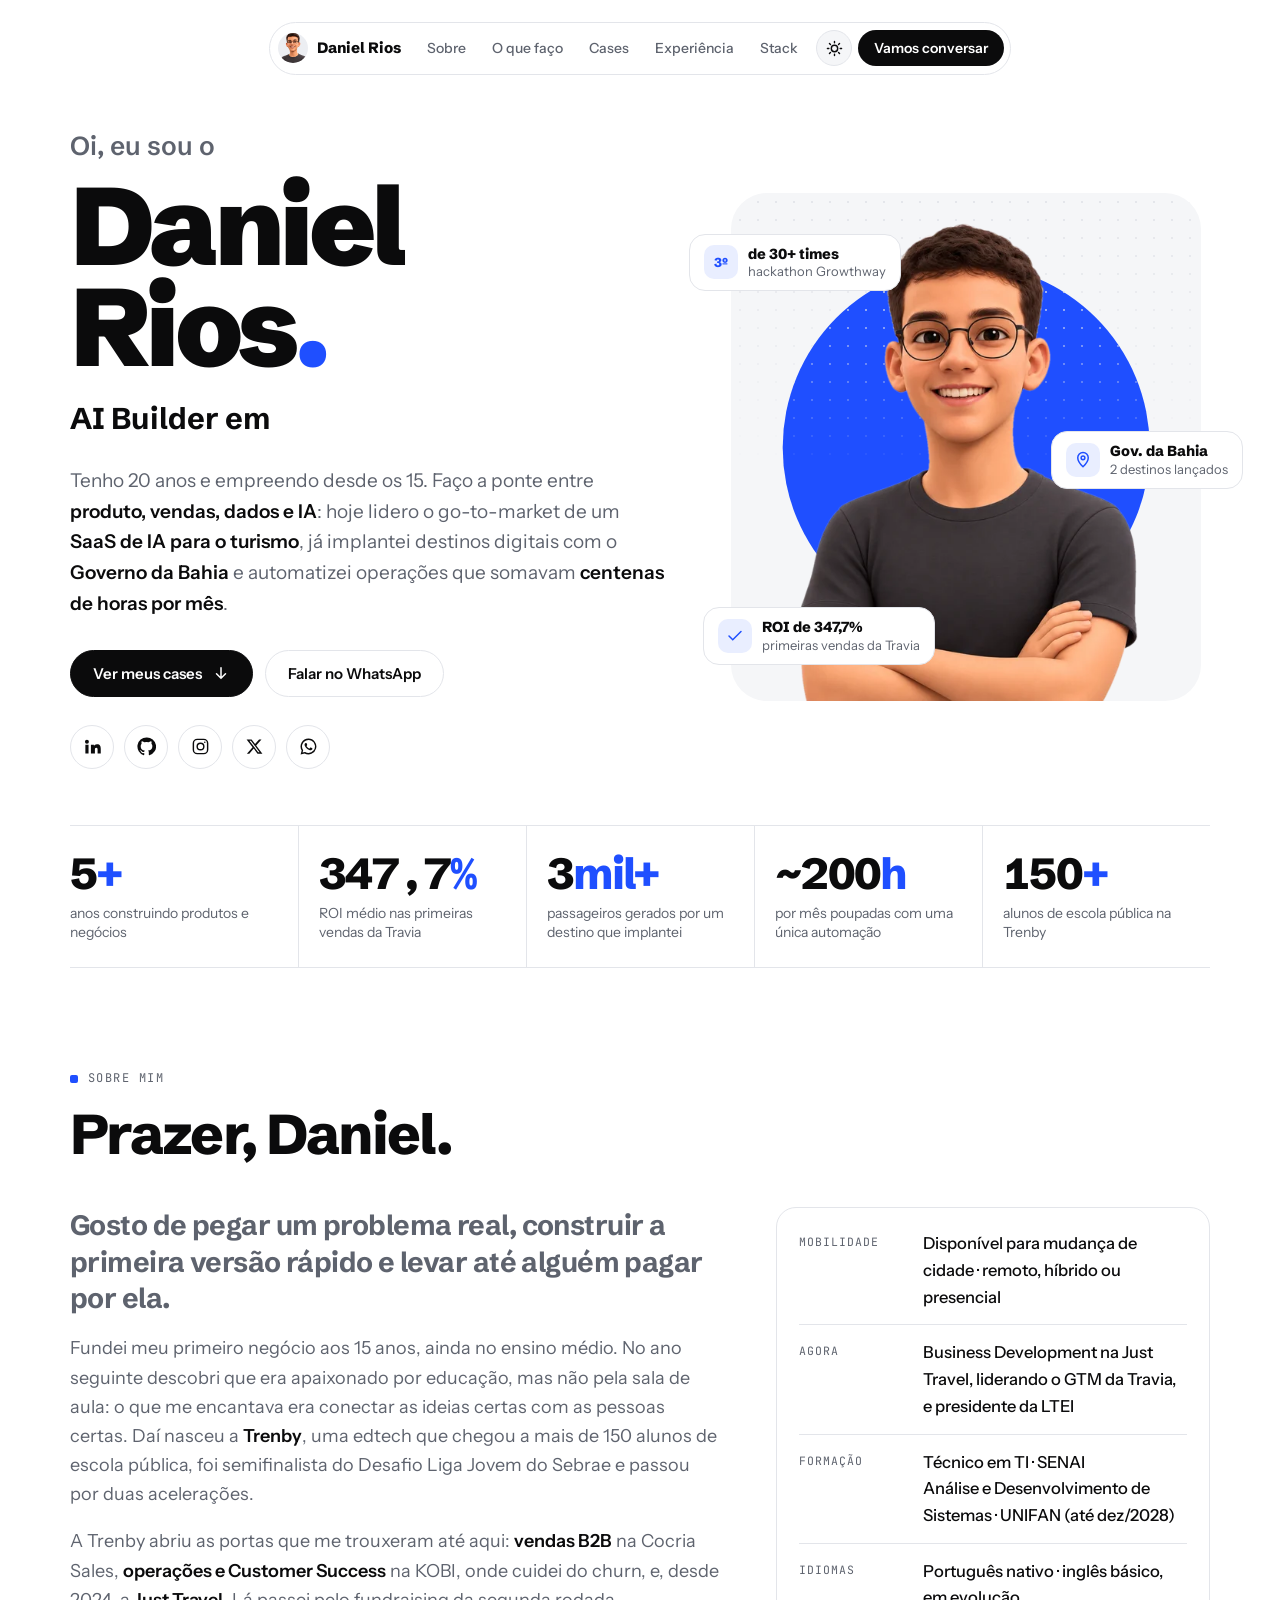
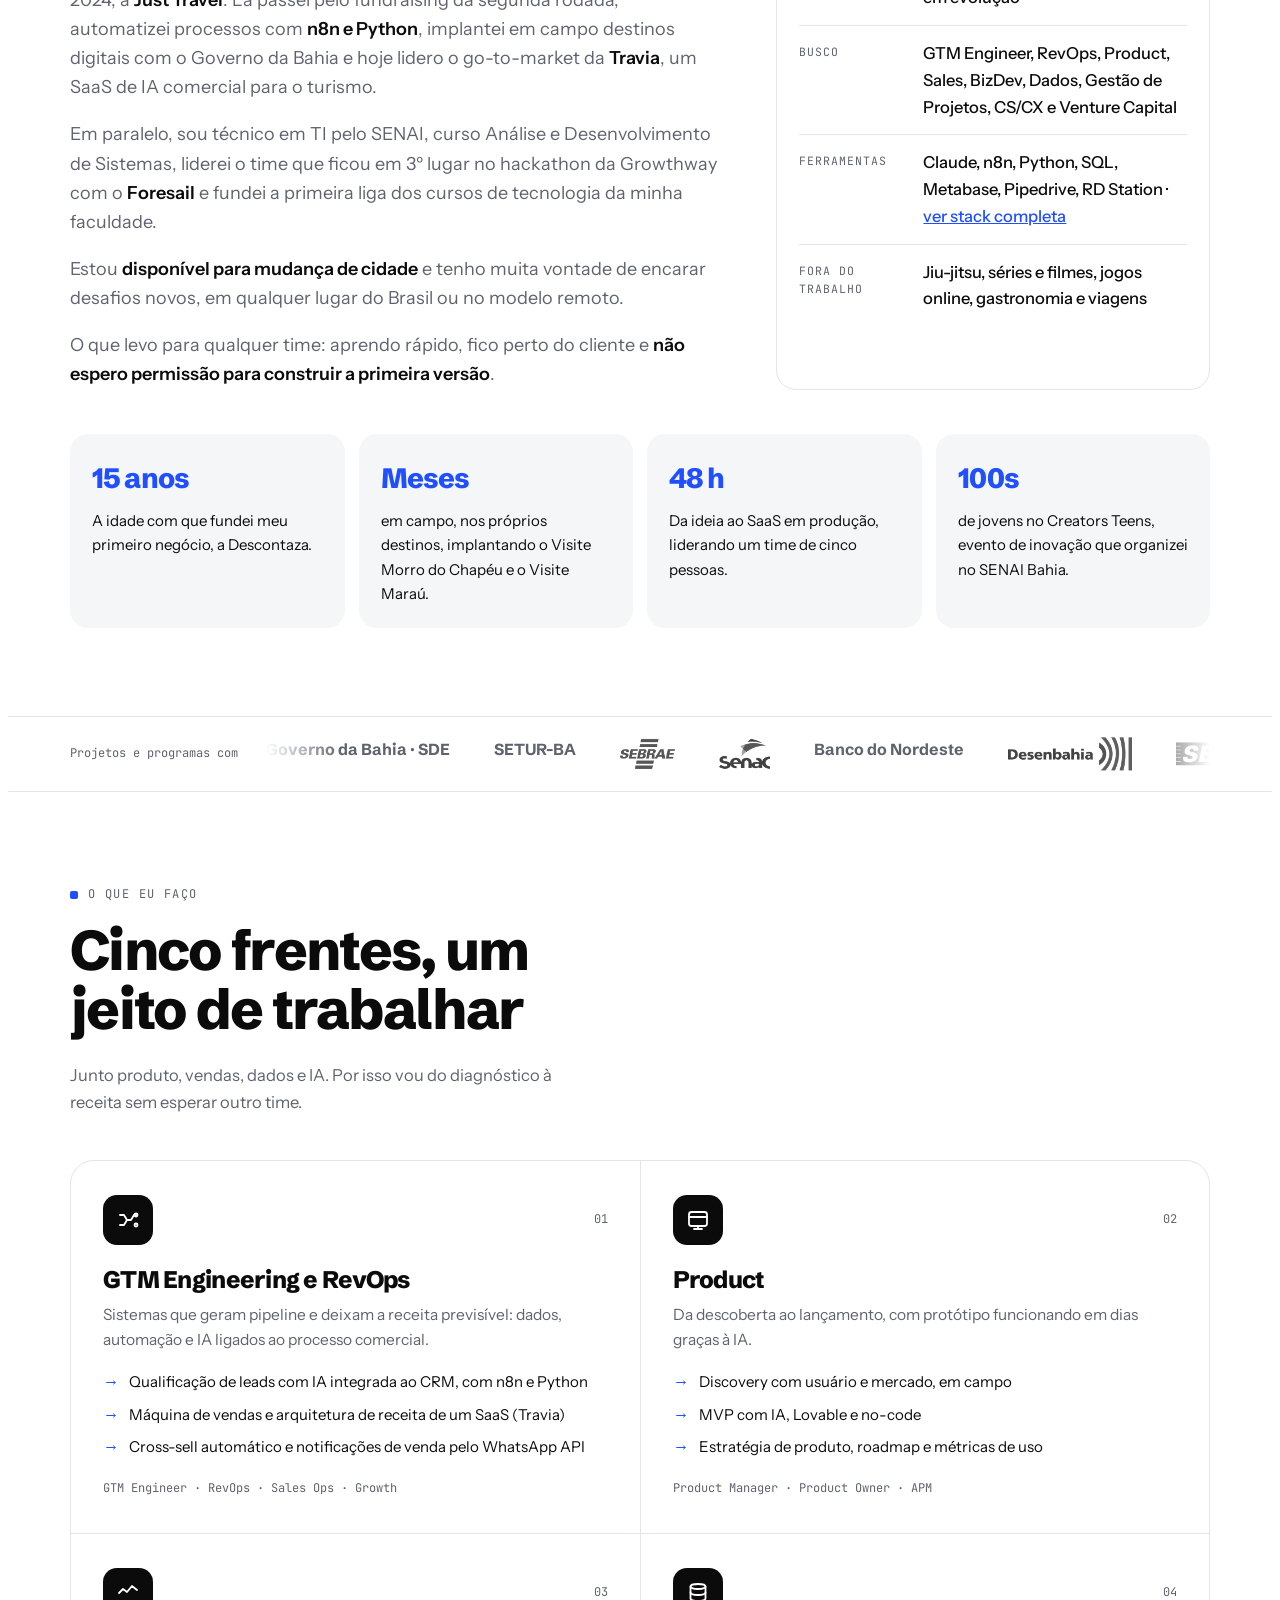
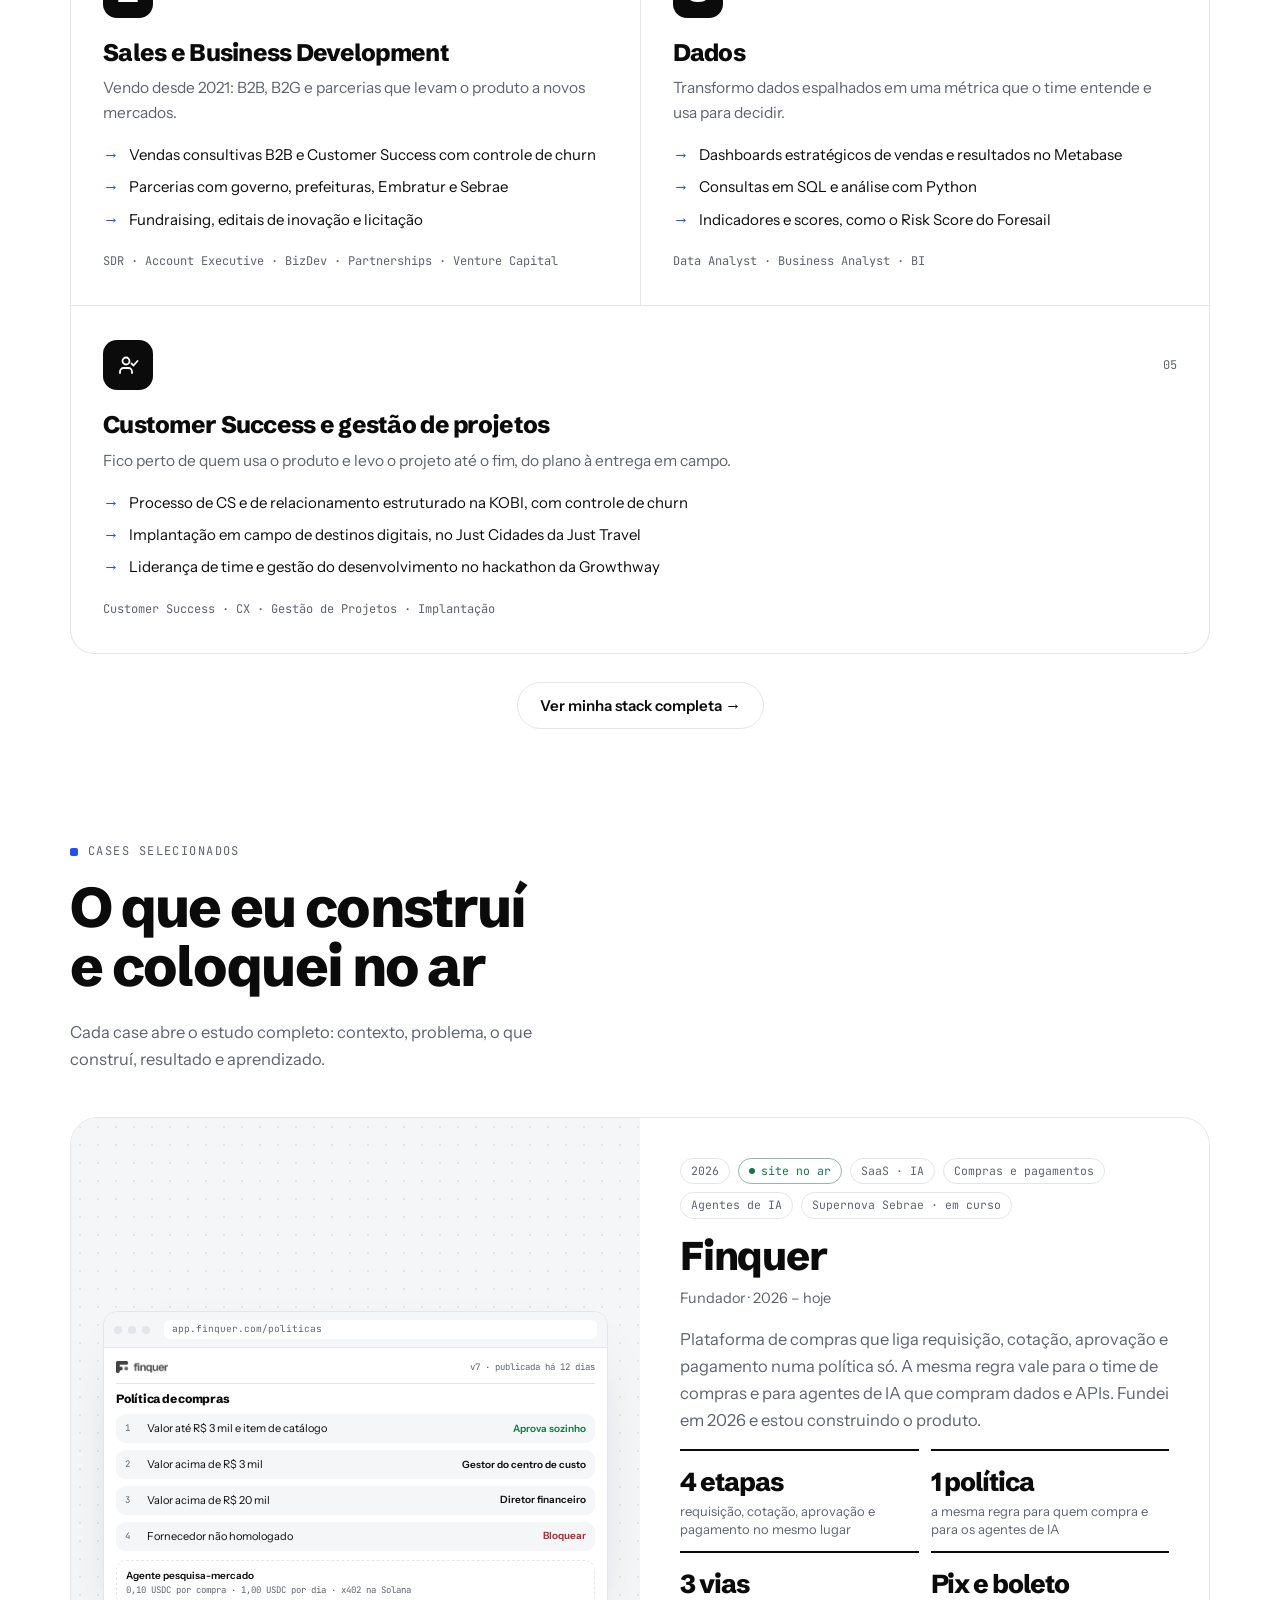
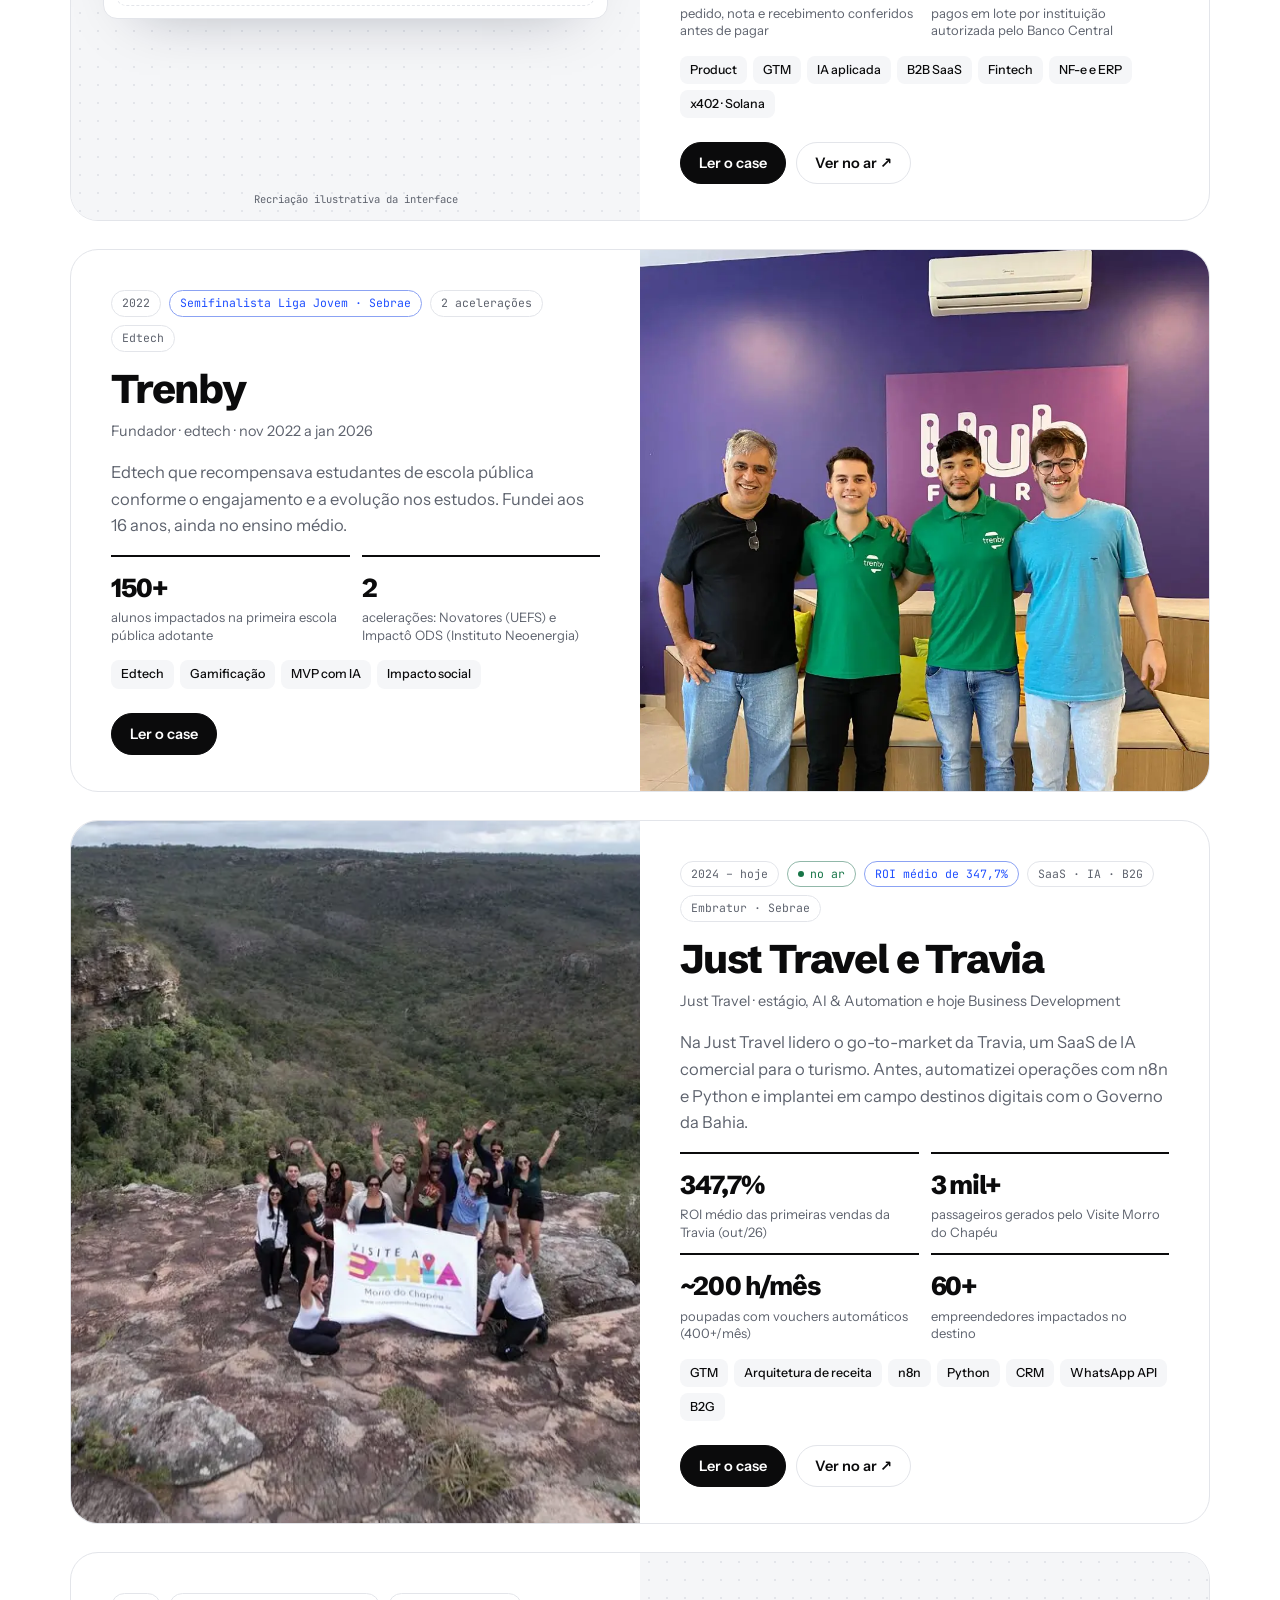
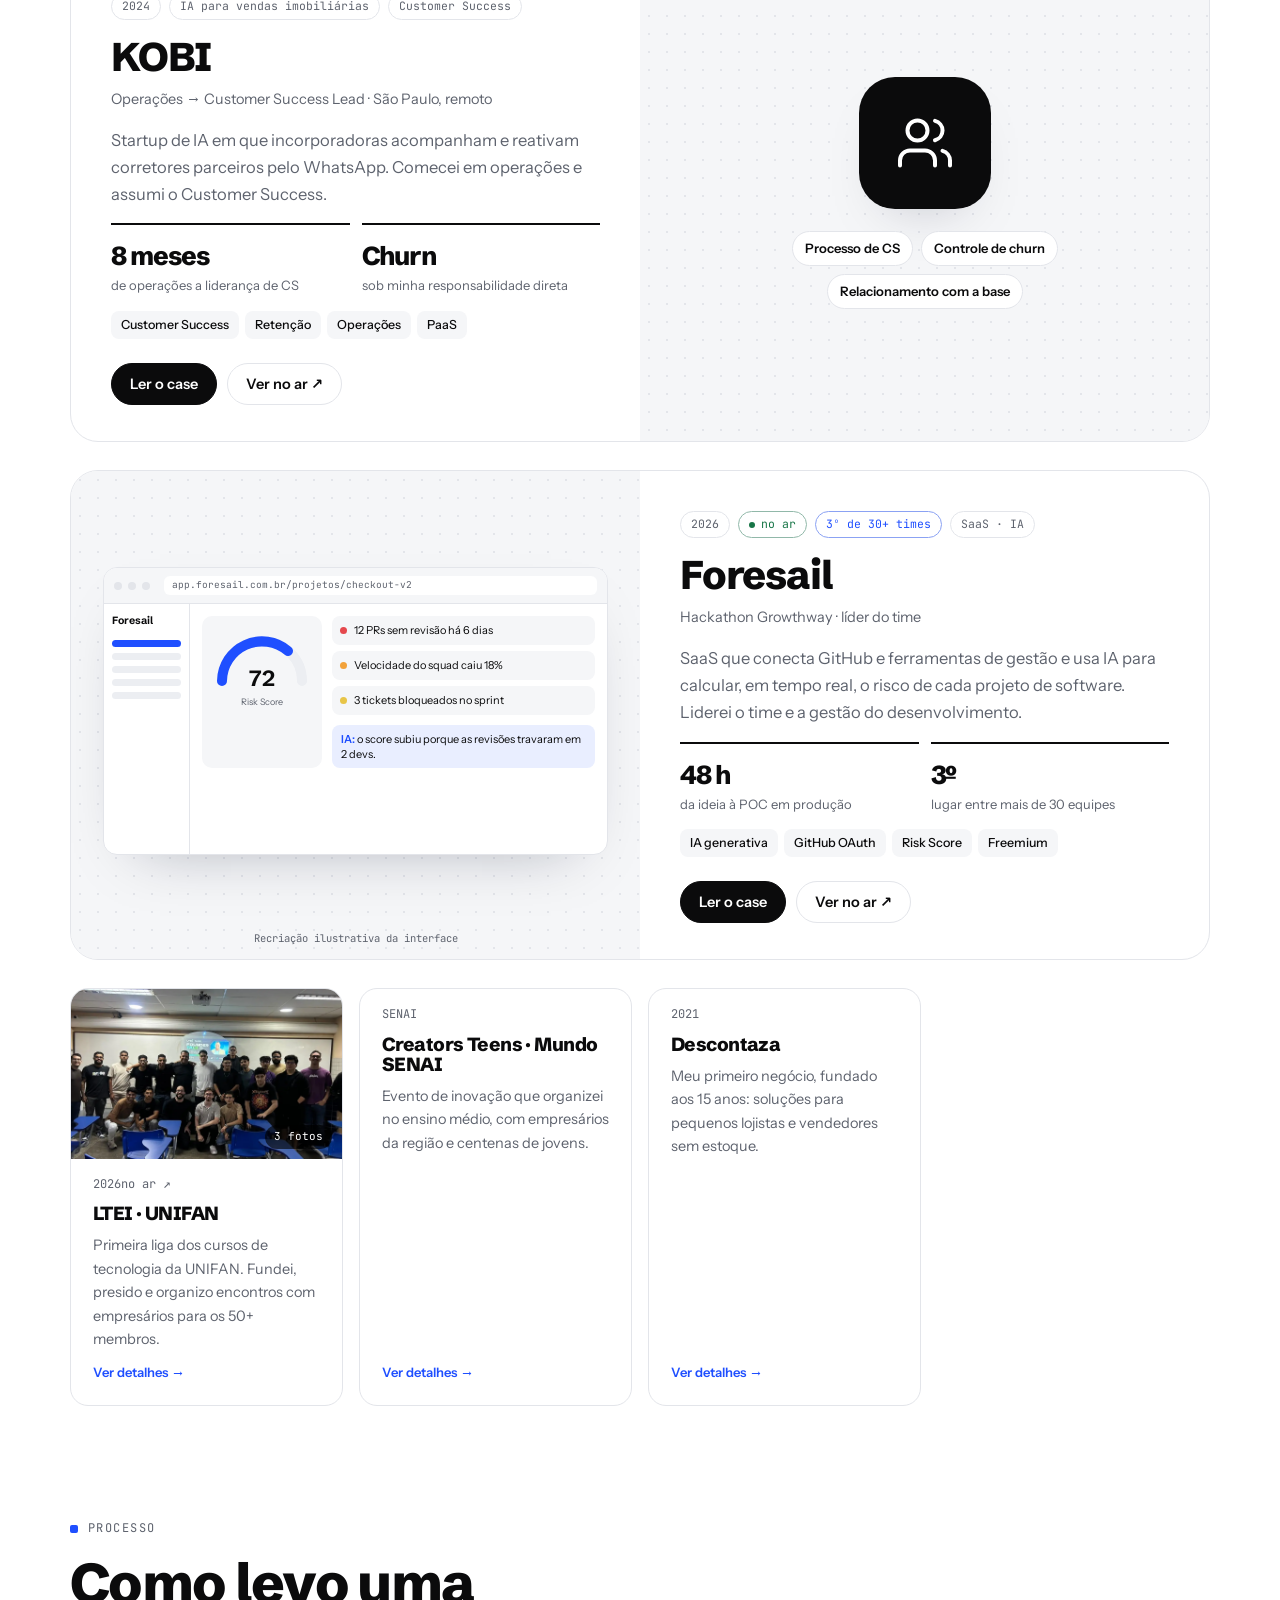
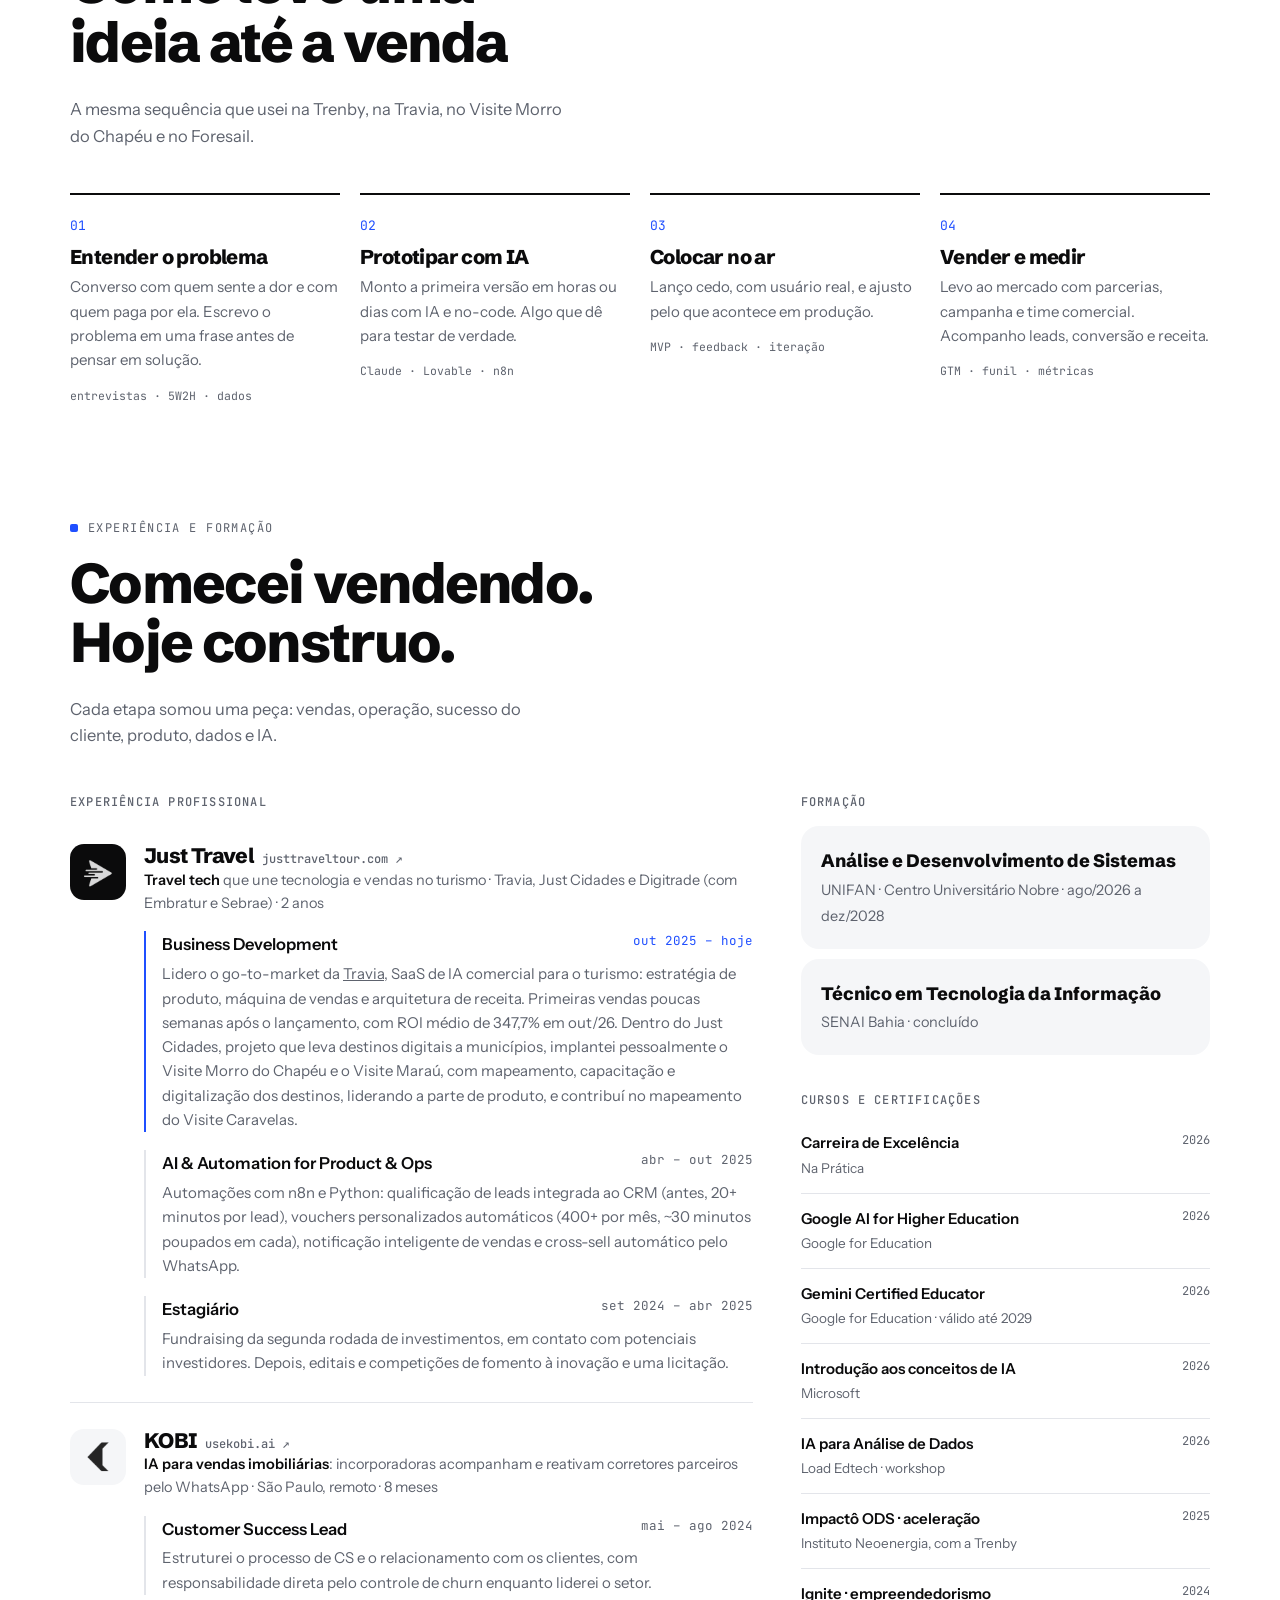
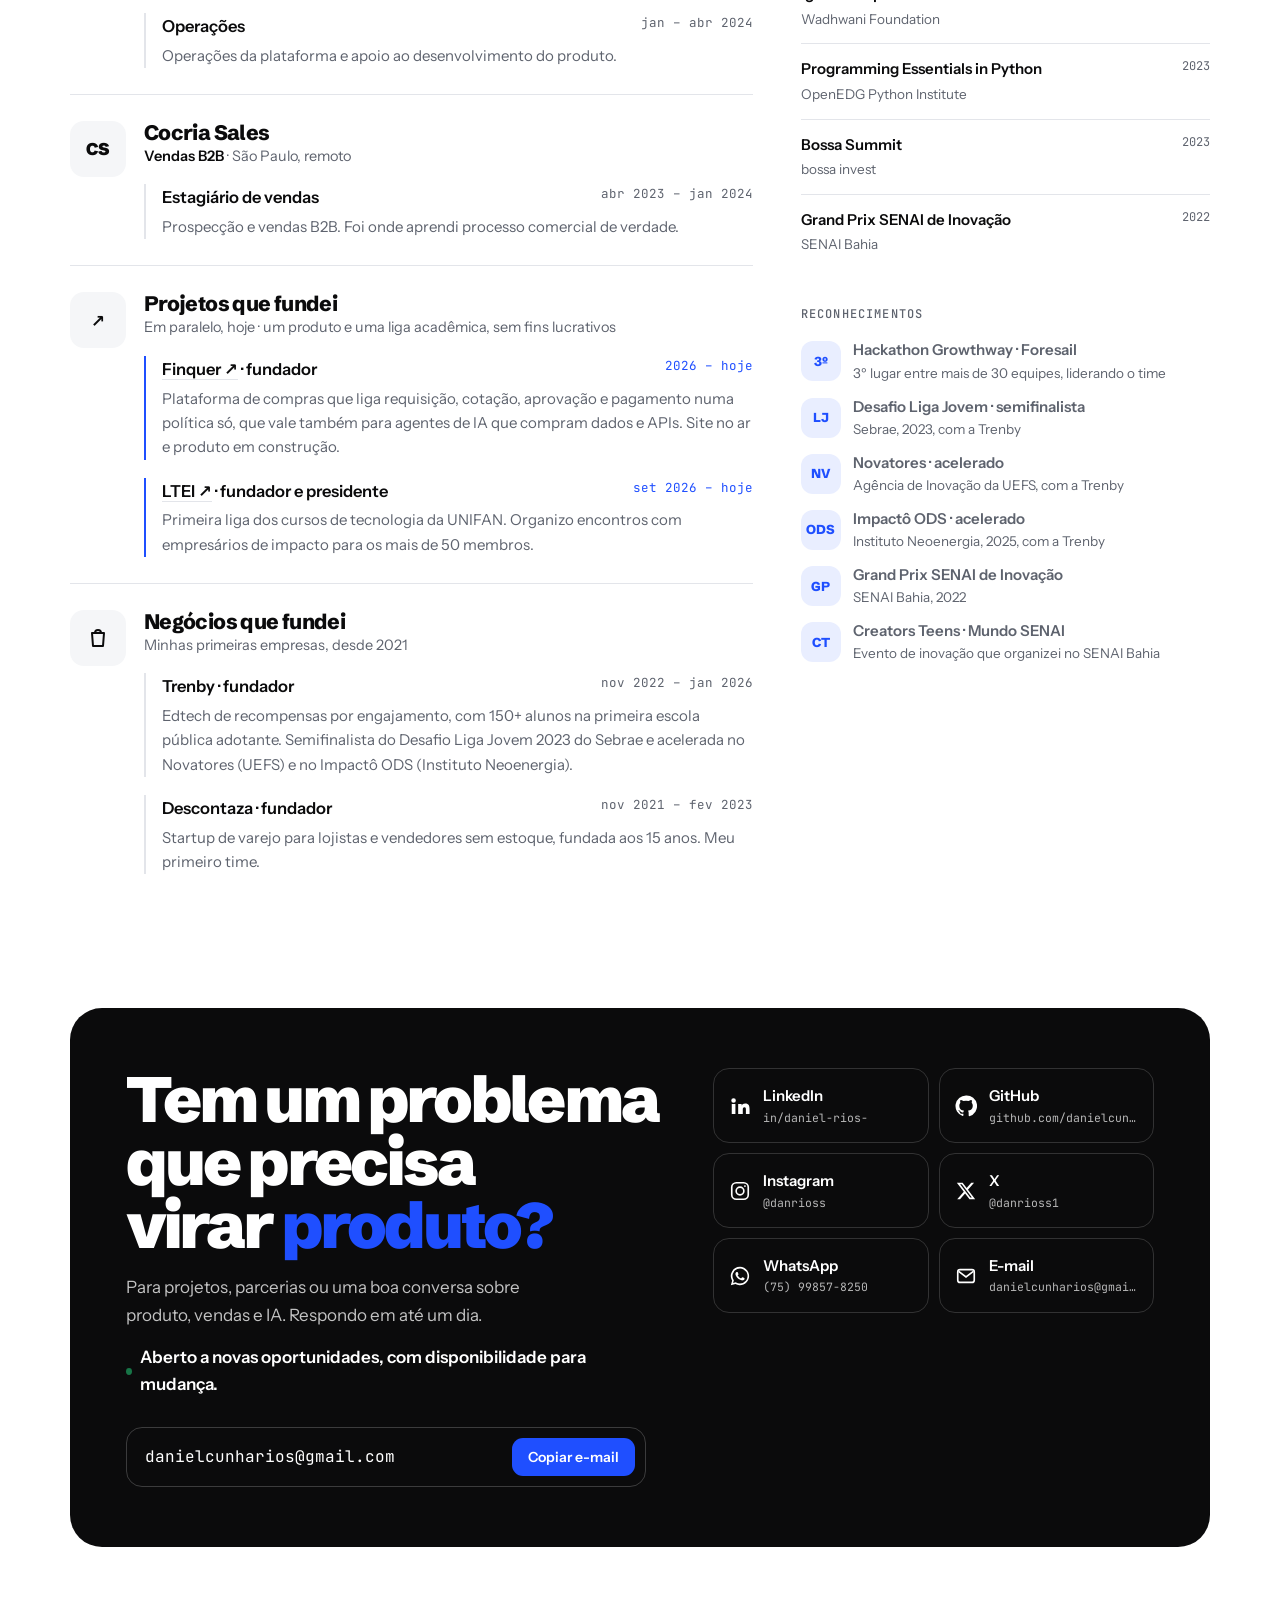
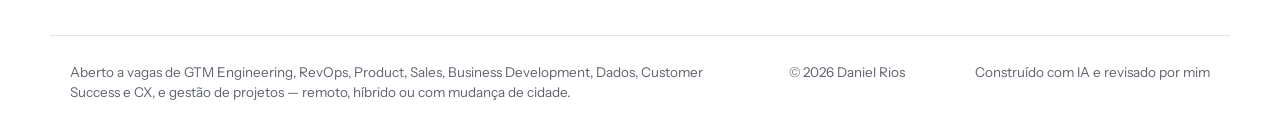
==== commit 2684a80b: "Editais e competições da Just Travel, Visite Caravelas e Giro Digital Bloco novo no modal de case, "" ====
--- a/index.html
+++ b/index.html
@@ -173,7 +173,7 @@
       <article class="job cur"><div class="logo-box"><img src="assets/img/logos/just-travel-icon.webp" alt="" width="96" height="96" loading="lazy" decoding="async"></div><div>
         <h3><a href="https://justtraveltour.com" target="_blank" rel="noopener">Just Travel<span class="ext">justtraveltour.com ↗</span></a></h3><div class="co"><b>Travel tech</b> que une tecnologia e vendas no turismo · Travia, Just Cidades e Digitrade (com Embratur e Sebrae) · 2 anos</div>
         <div>
-          <div class="roleline now"><div class="rh"><b>Business Development</b><span class="when">out 2025 – hoje</span></div><p>Lidero o go-to-market da <a href="https://travia.me" target="_blank" rel="noopener">Travia</a>, SaaS de IA comercial para o turismo: estratégia de produto, máquina de vendas e arquitetura de receita. Primeiras vendas poucas semanas após o lançamento, com ROI médio de 347,7% em out/26. Dentro do Just Cidades, projeto que leva destinos digitais a municípios, implantei pessoalmente o Visite Morro do Chapéu e o Visite Maraú, com mapeamento, capacitação e digitalização dos destinos, liderando a parte de produto.</p></div>
+          <div class="roleline now"><div class="rh"><b>Business Development</b><span class="when">out 2025 – hoje</span></div><p>Lidero o go-to-market da <a href="https://travia.me" target="_blank" rel="noopener">Travia</a>, SaaS de IA comercial para o turismo: estratégia de produto, máquina de vendas e arquitetura de receita. Primeiras vendas poucas semanas após o lançamento, com ROI médio de 347,7% em out/26. Dentro do Just Cidades, projeto que leva destinos digitais a municípios, implantei pessoalmente o Visite Morro do Chapéu e o Visite Maraú, com mapeamento, capacitação e digitalização dos destinos, liderando a parte de produto, e contribuí no mapeamento do Visite Caravelas.</p></div>
           <div class="roleline"><div class="rh"><b>AI &amp; Automation for Product &amp; Ops</b><span class="when">abr – out 2025</span></div><p>Automações com n8n e Python: qualificação de leads integrada ao CRM (antes, 20+ minutos por lead), vouchers personalizados automáticos (400+ por mês, ~30 minutos poupados em cada), notificação inteligente de vendas e cross-sell automático pelo WhatsApp.</p></div>
           <div class="roleline"><div class="rh"><b>Estagiário</b><span class="when">set 2024 – abr 2025</span></div><p>Fundraising da segunda rodada de investimentos, em contato com potenciais investidores. Depois, editais e competições de fomento à inovação e uma licitação.</p></div>
         </div>
--- a/assets/css/styles.css
+++ b/assets/css/styles.css
@@ -280,8 +280,10 @@
 .refs a{display:inline-flex;gap:8px;align-items:center;text-decoration:none;font-weight:600;border-bottom:1px solid var(--line)}
 .refs a:hover{color:var(--accent);border-color:var(--accent)}
 .recog{display:flex;flex-wrap:wrap;gap:8px}
-.recog span{font-size:13px;font-weight:600;border:1px solid var(--line);border-radius:999px;padding:5px 12px}
-.recog span b{color:var(--accent)}
+.recog span,.recog a{font-size:13px;font-weight:600;border:1px solid var(--line);border-radius:999px;padding:5px 12px}
+.recog a{text-decoration:none;transition:border-color .2s}
+.recog a:hover{border-color:var(--ink)}
+.recog span b,.recog a b{color:var(--accent)}
 #lb{max-width:min(1100px,calc(100vw - 16px))}
 #lb::backdrop{background:rgba(3,4,8,.92)}
 .lbx{position:relative;display:grid;gap:12px;justify-items:center}
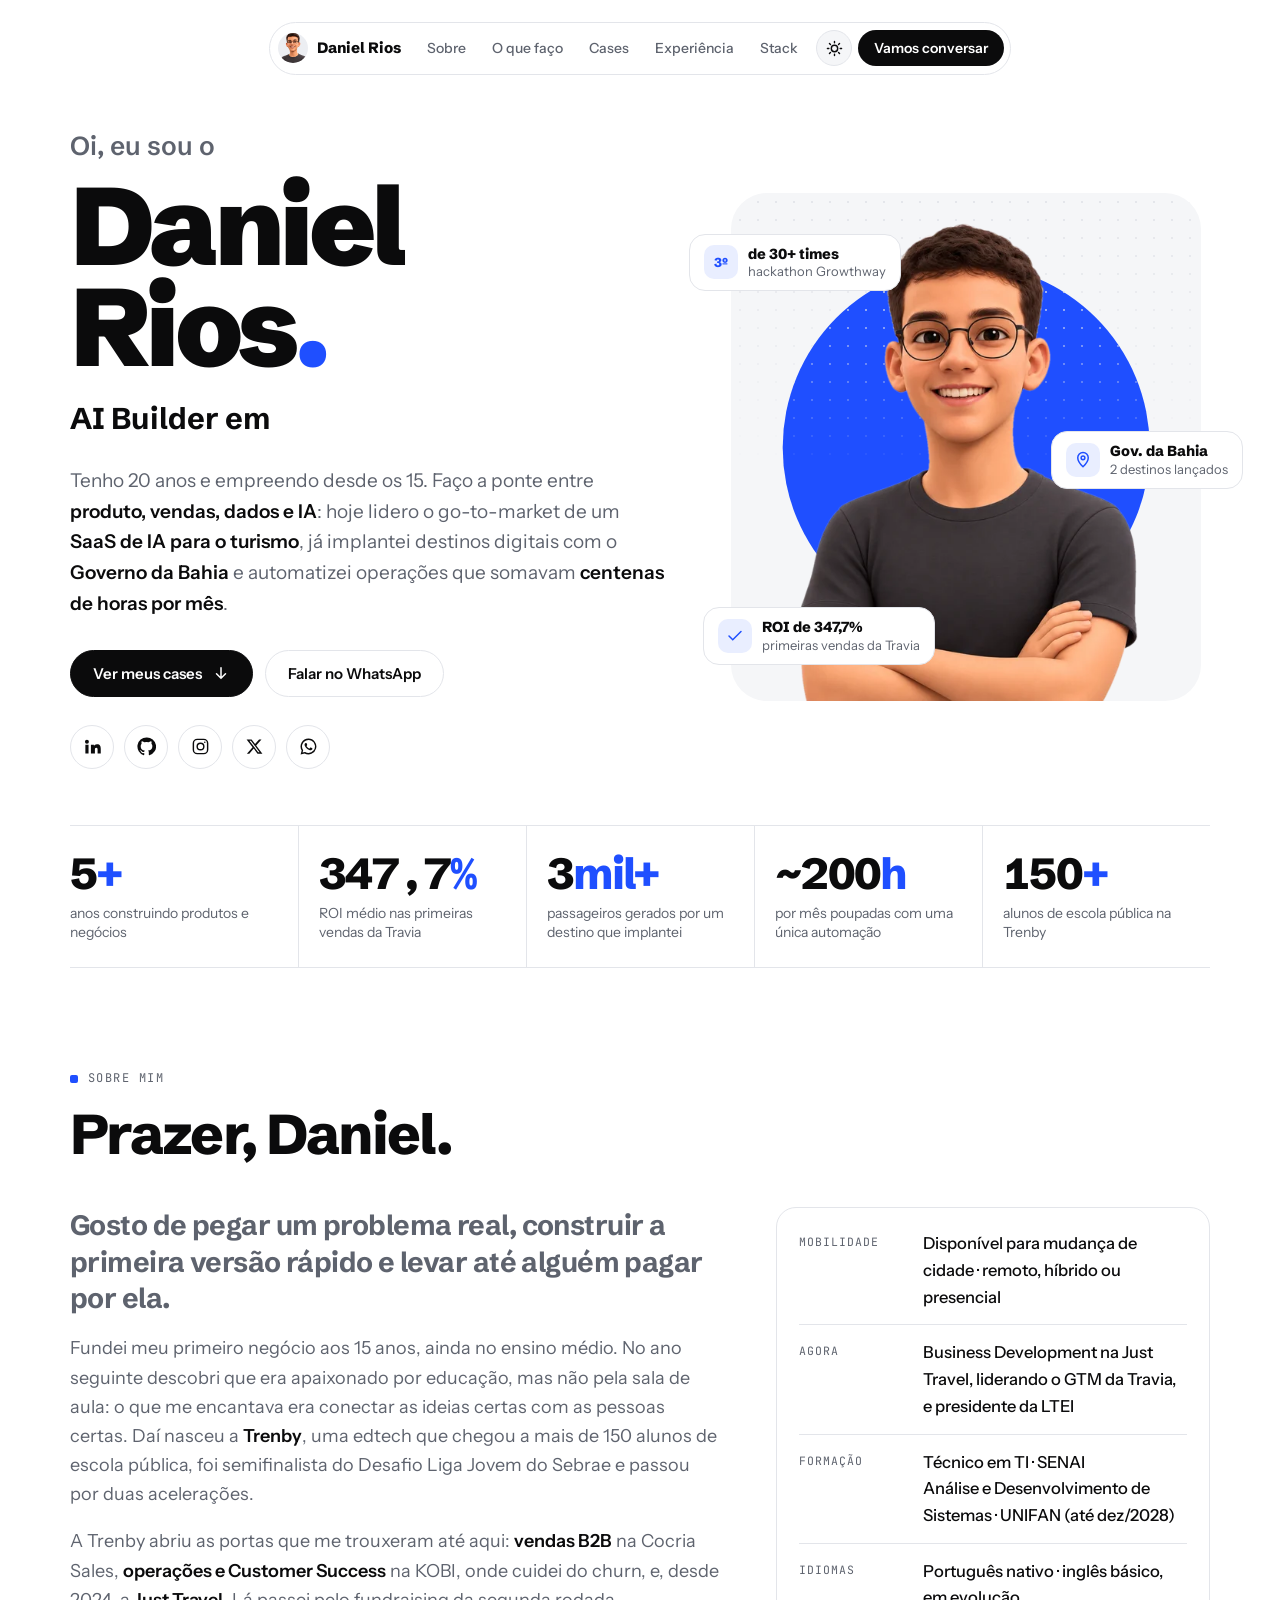
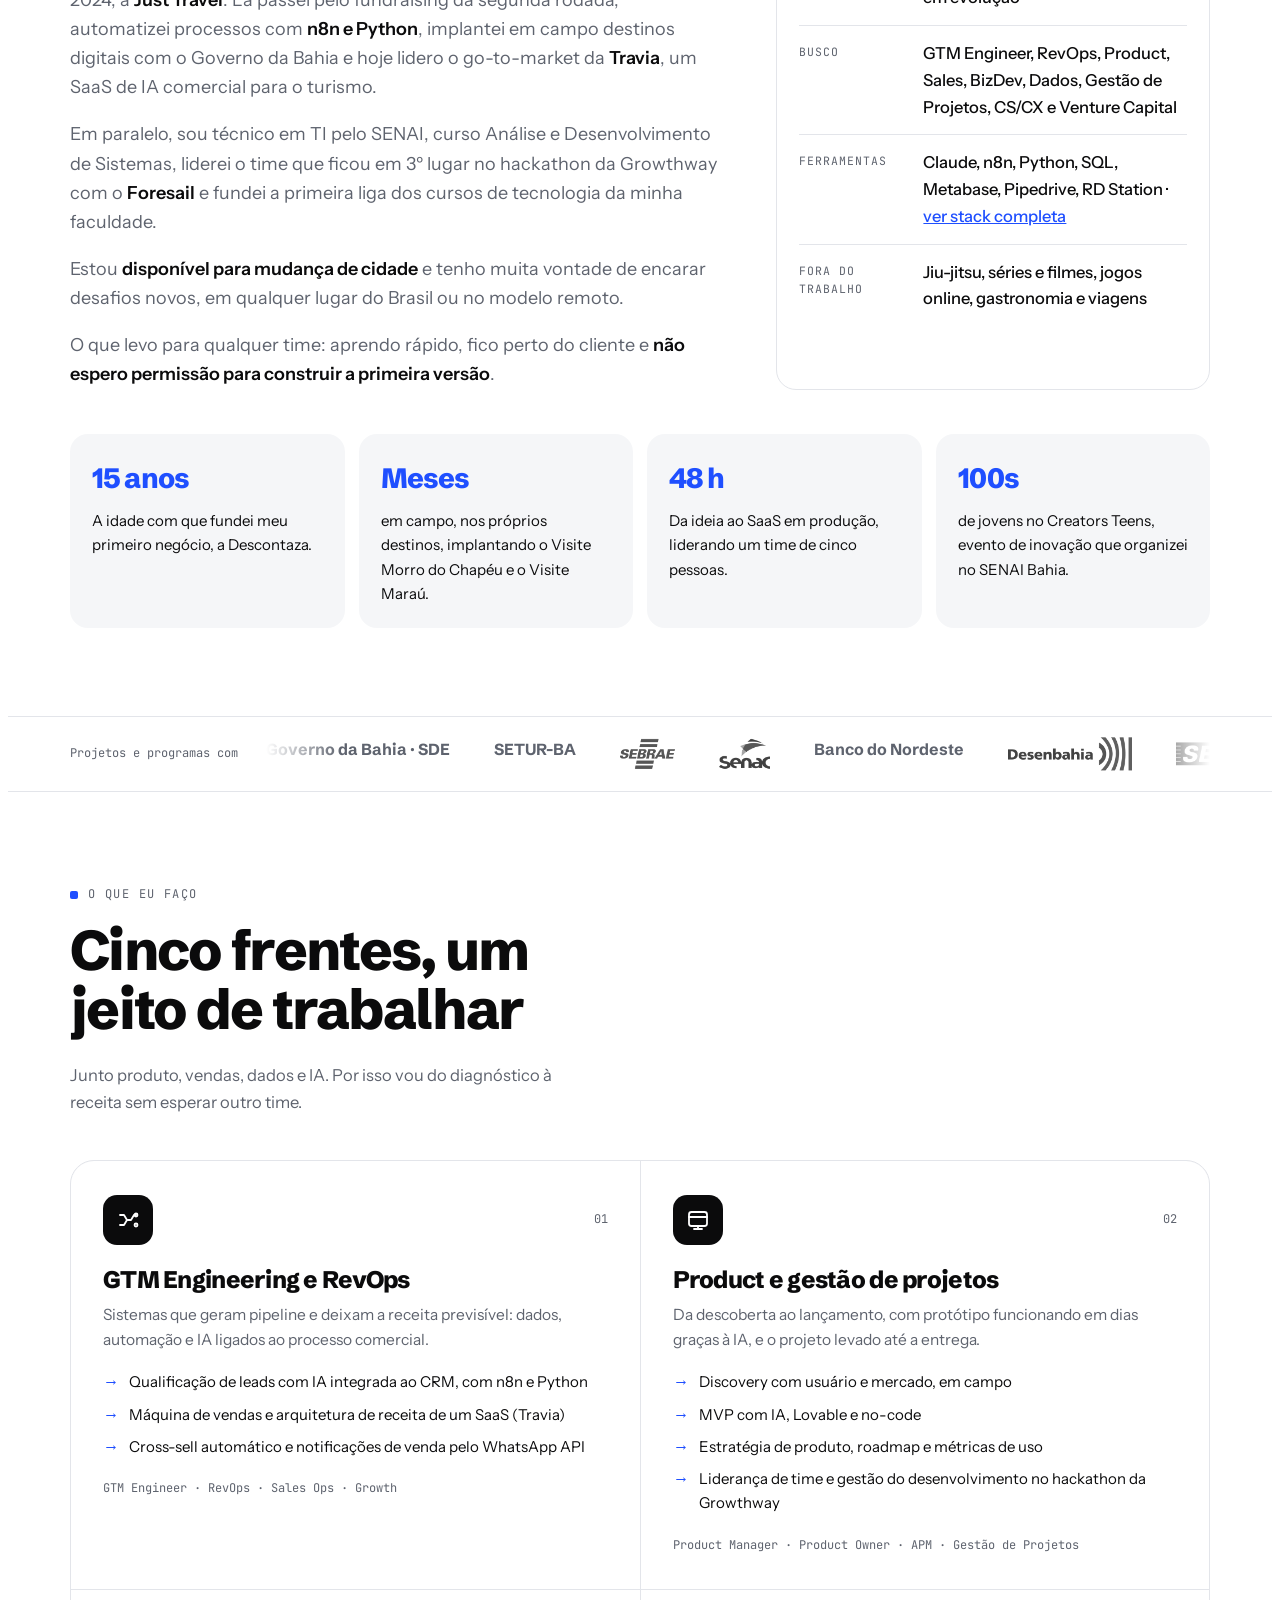
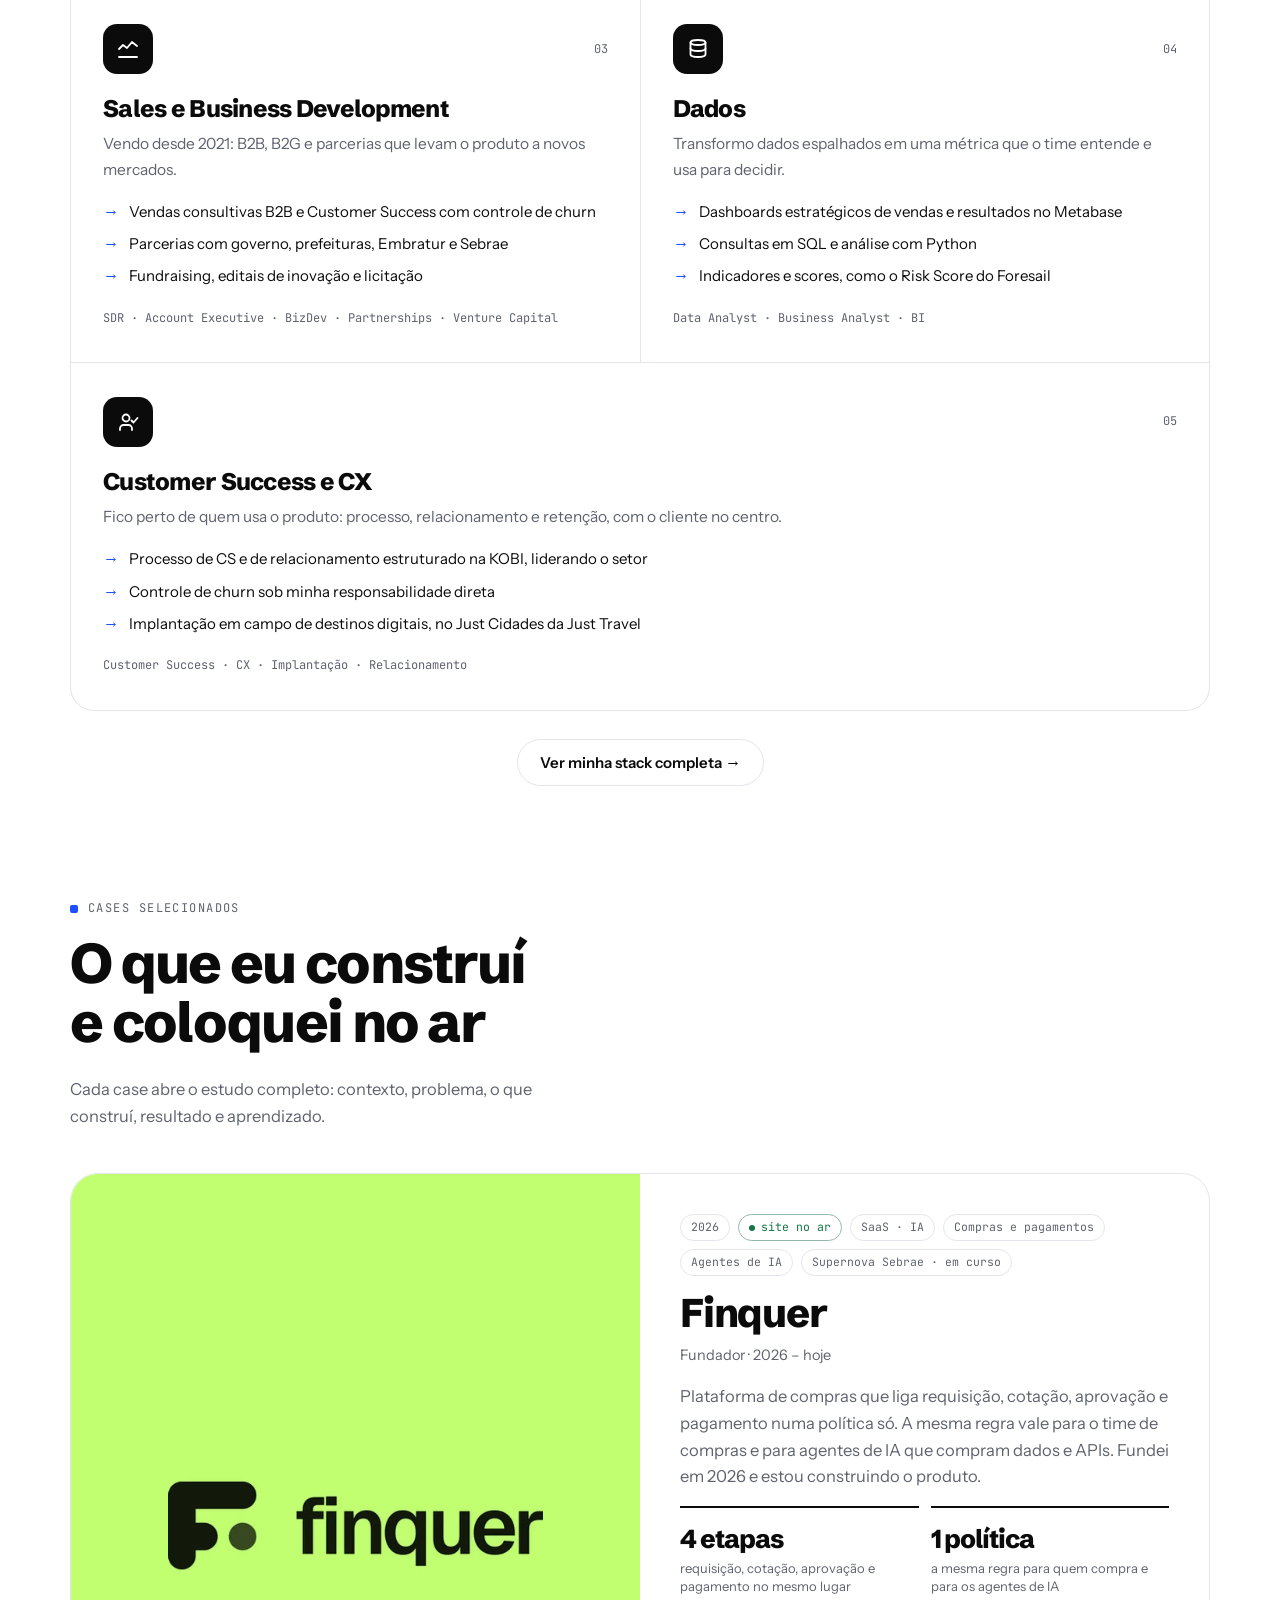
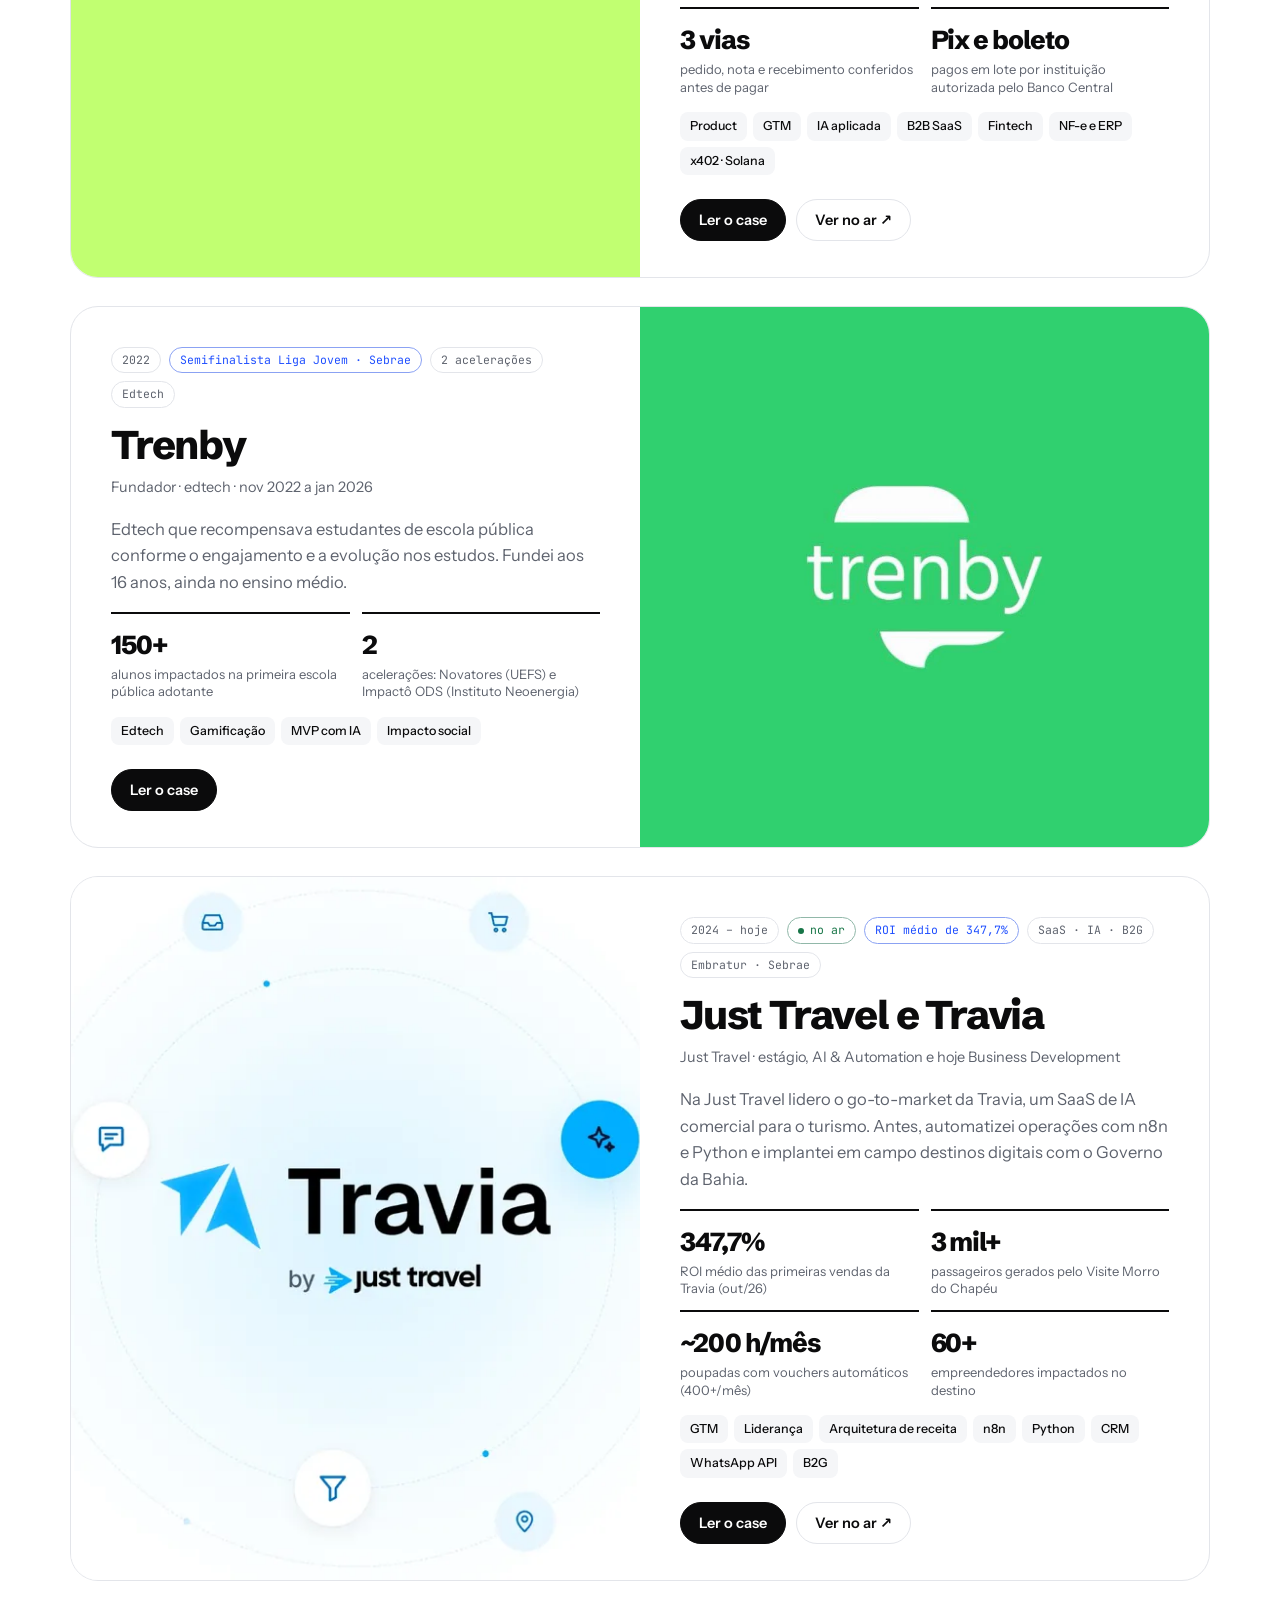
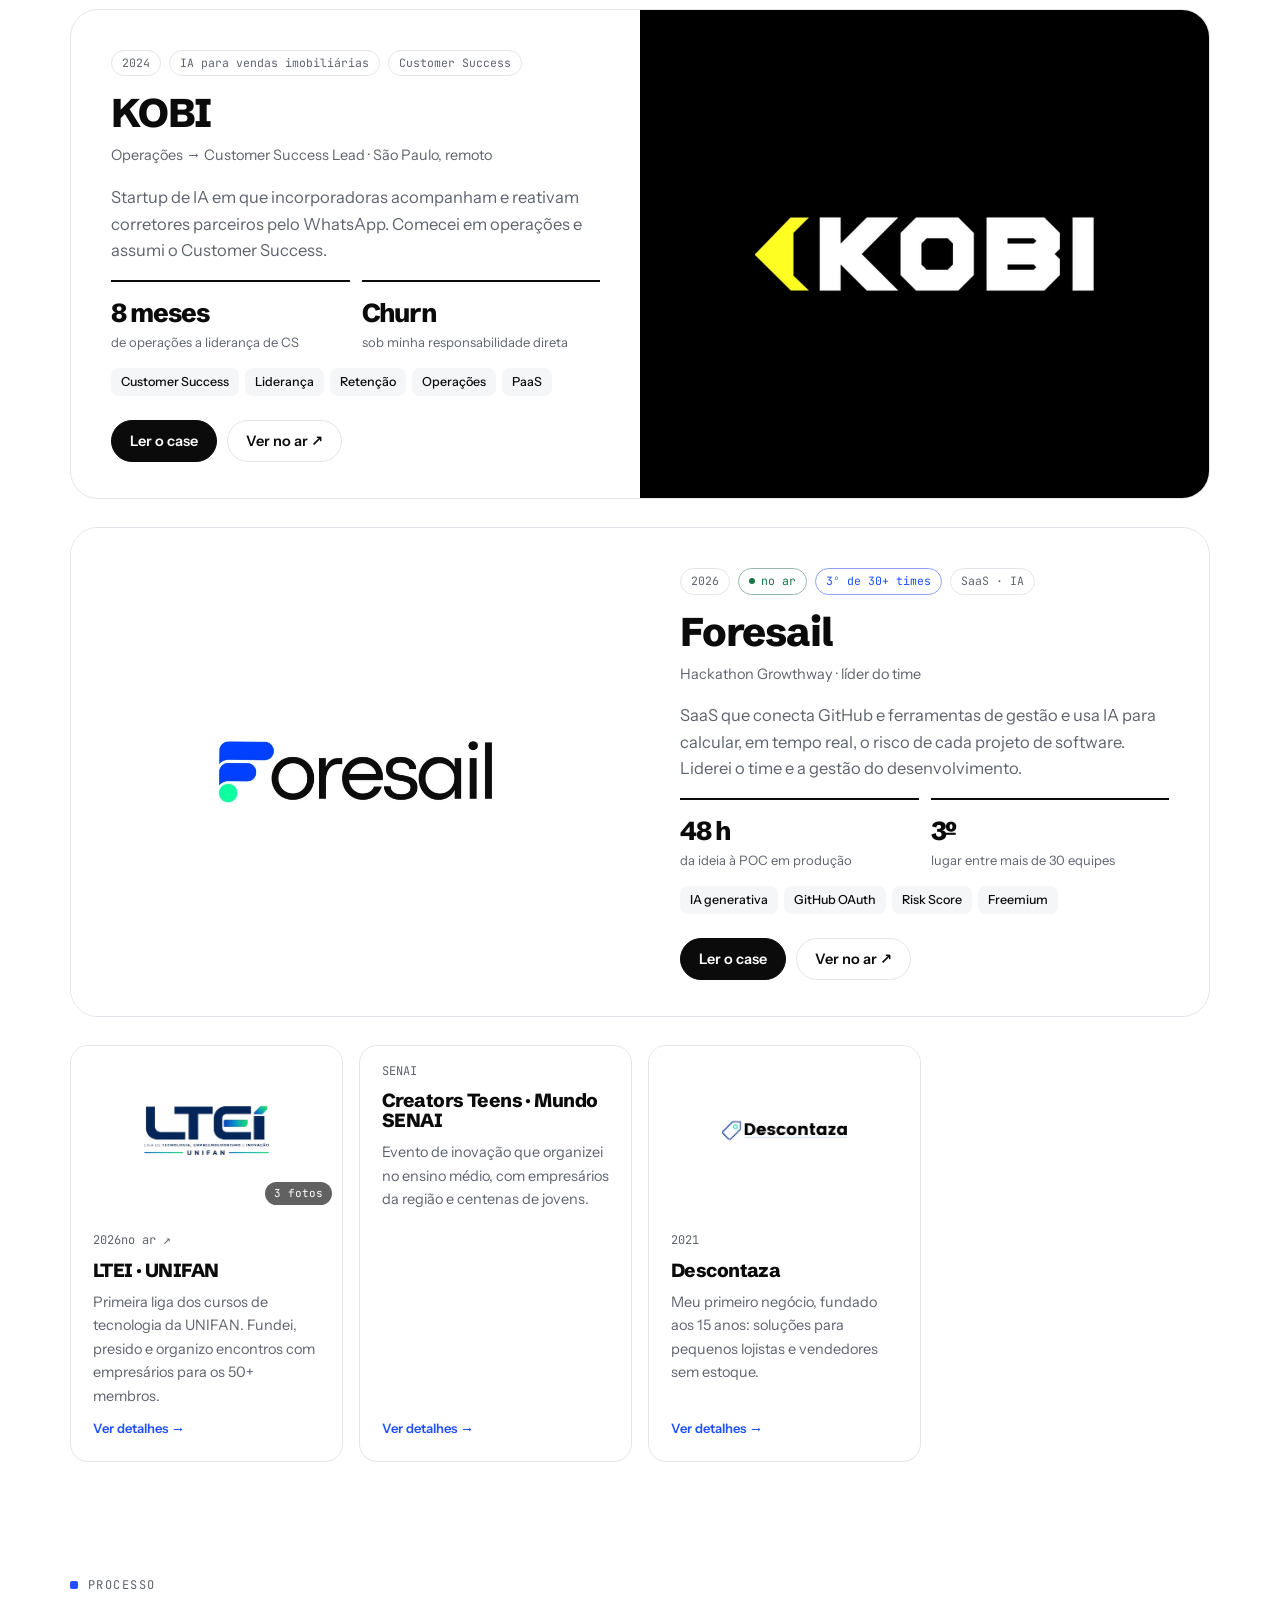
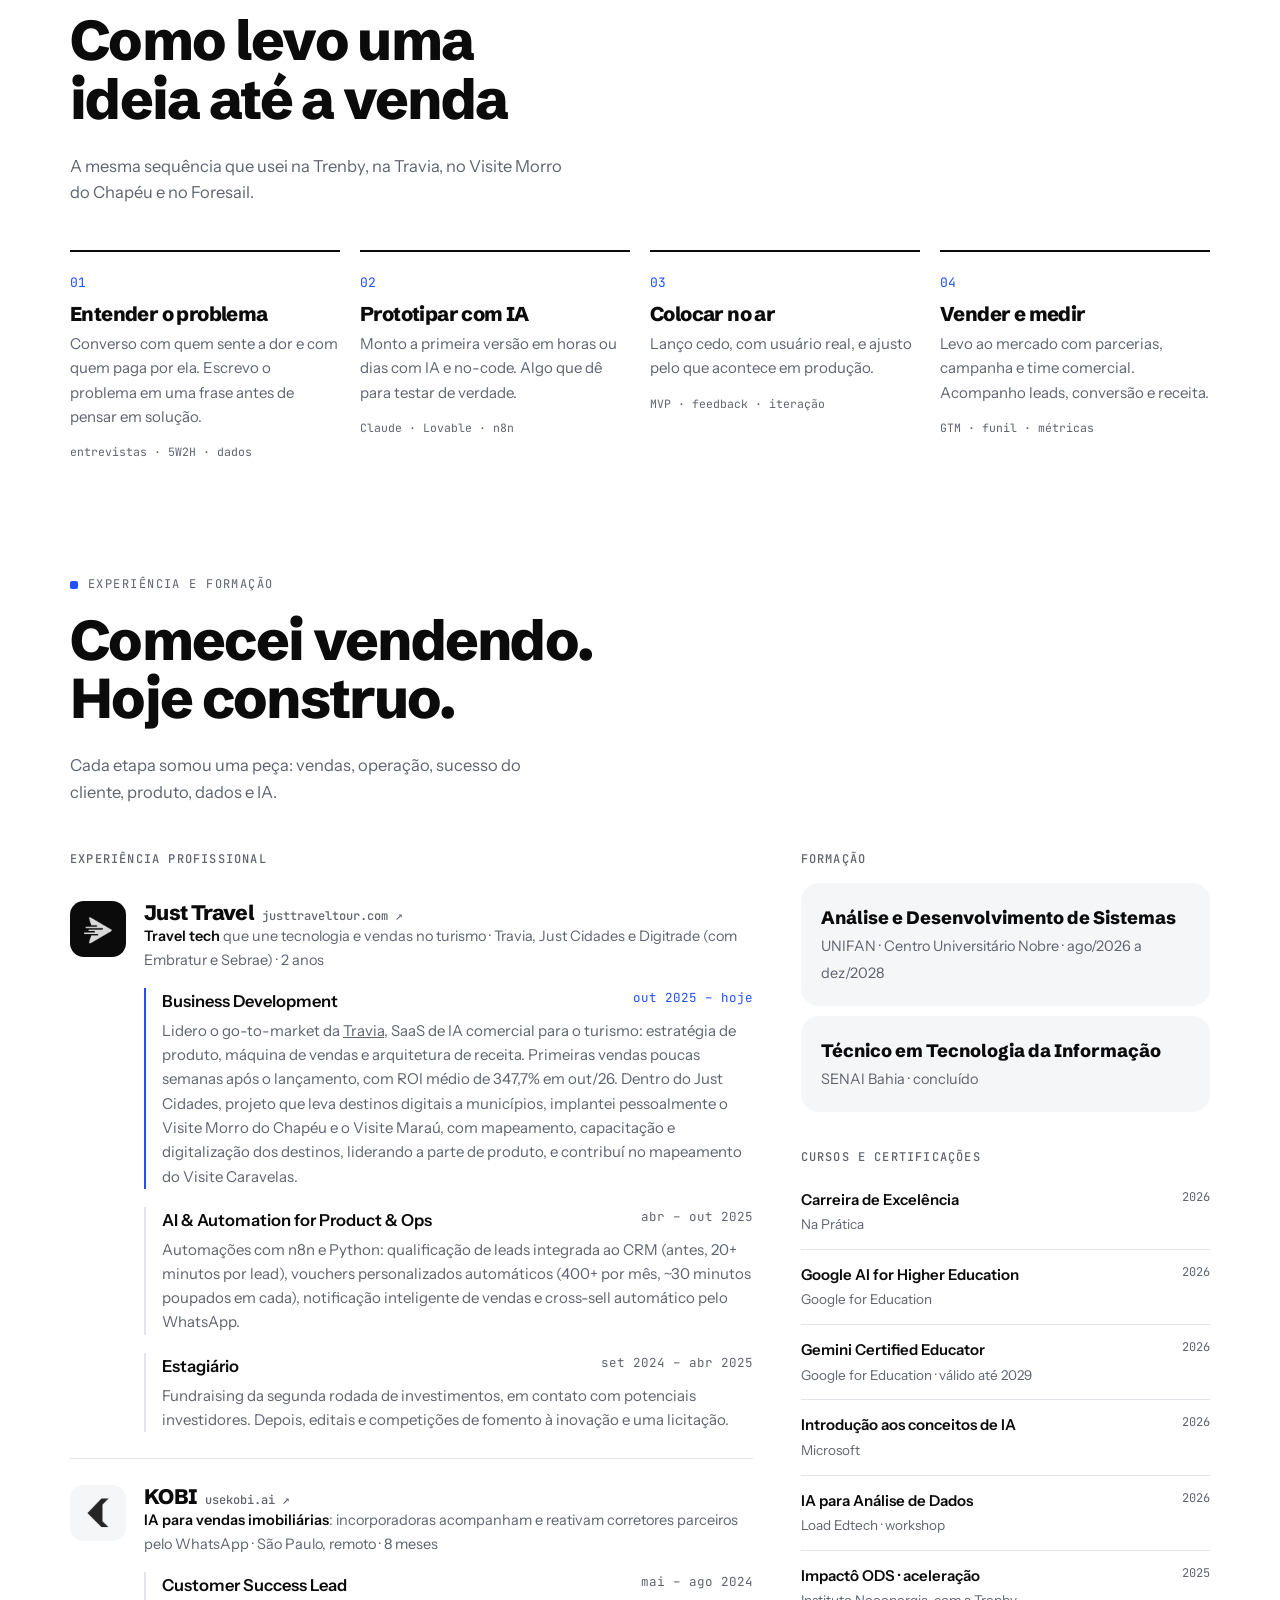
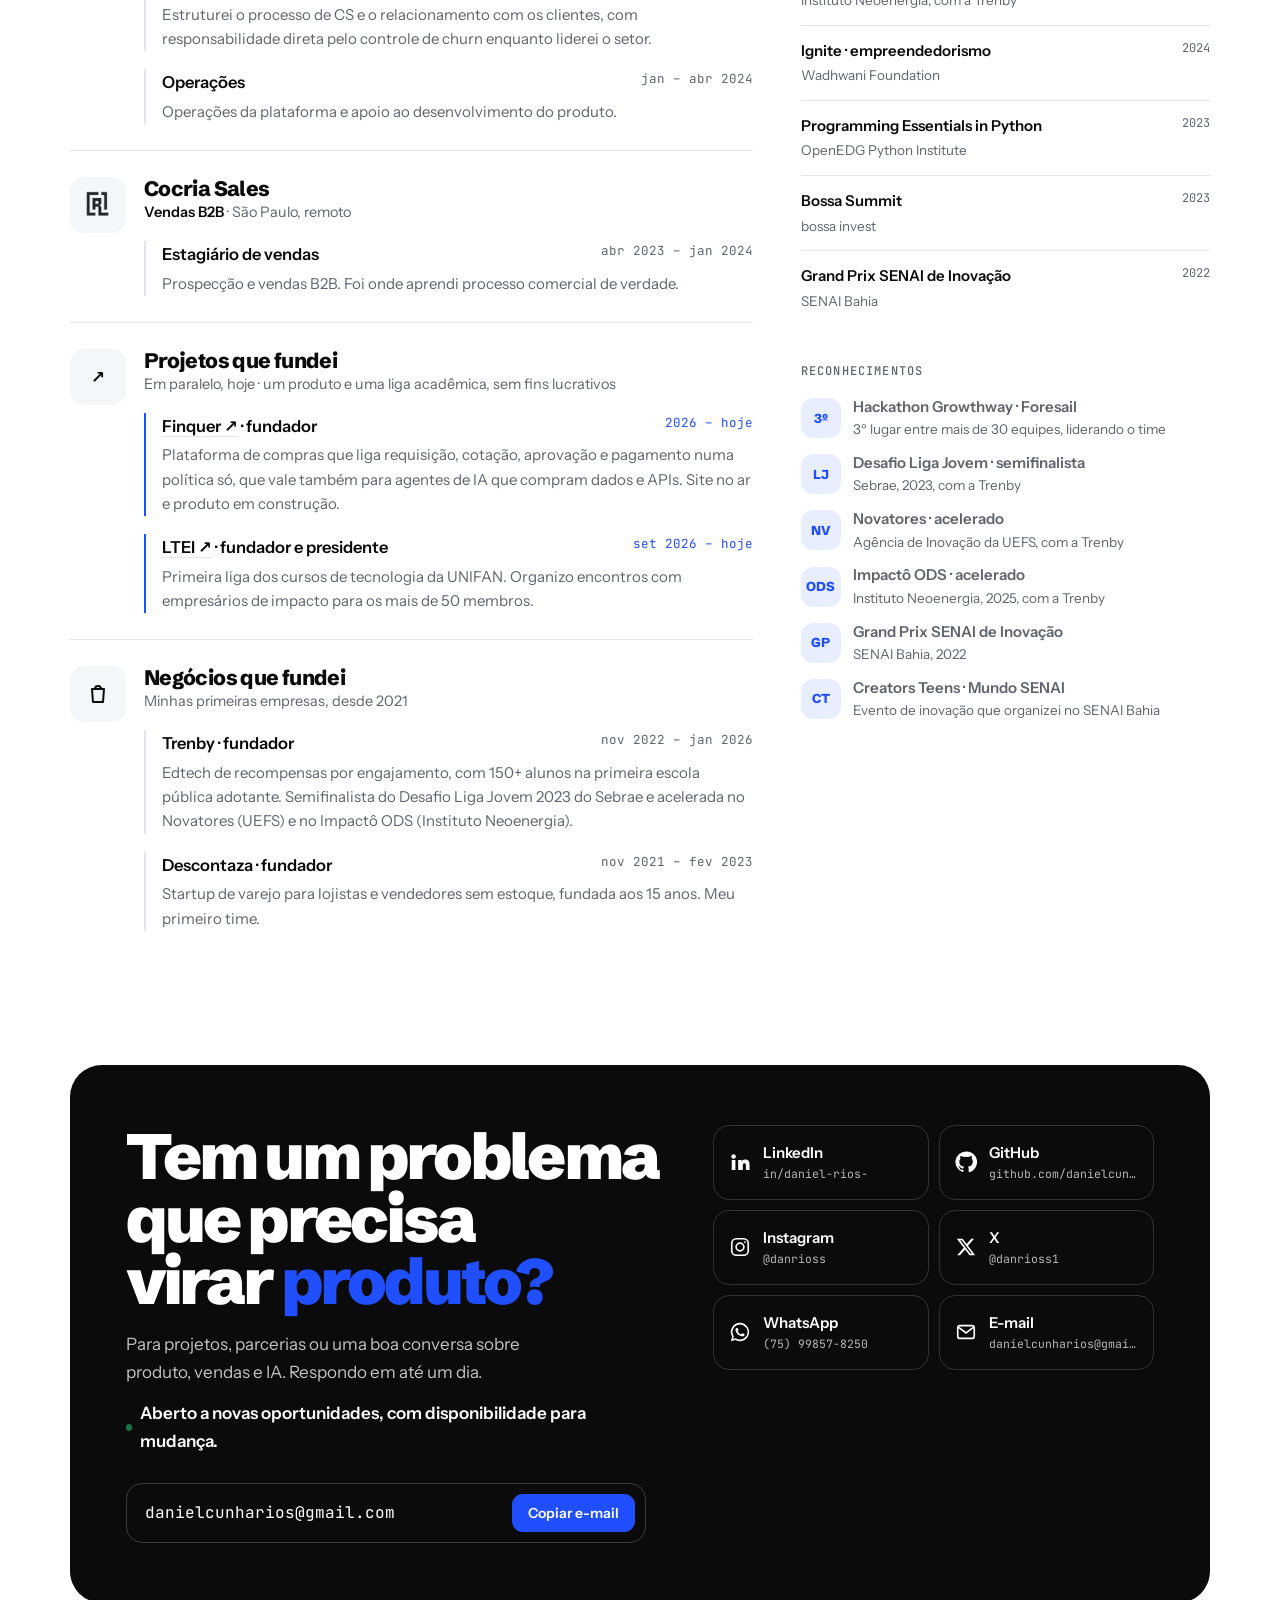
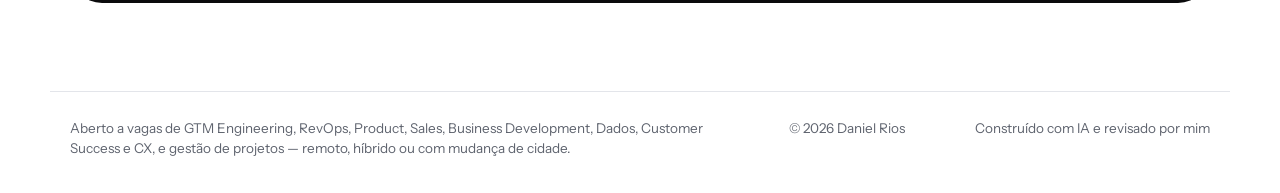
==== commit 2a8db8b6: "Capas de marca nos cases, CS separado de gestão de projetos Capas: cada case passa a abrir com a mar" ====
--- a/index.html
+++ b/index.html
@@ -121,9 +121,9 @@
       <ul><li>Qualificação de leads com IA integrada ao CRM, com n8n e Python</li><li>Máquina de vendas e arquitetura de receita de um SaaS (Travia)</li><li>Cross-sell automático e notificações de venda pelo WhatsApp API</li></ul>
       <div class="roles">GTM Engineer · RevOps · Sales Ops · Growth</div></article>
     <article class="svc"><div class="top"><div class="ico"><svg viewBox="0 0 24 24" fill="none" stroke="currentColor" stroke-width="1.8" stroke-linecap="round" stroke-linejoin="round"><rect x="3" y="4" width="18" height="14" rx="2.5"/><path d="M3 9h18M8 21h8M12 18v3"/></svg></div><span class="n">02</span></div>
-      <h3>Product</h3><p>Da descoberta ao lançamento, com protótipo funcionando em dias graças à IA.</p>
-      <ul><li>Discovery com usuário e mercado, em campo</li><li>MVP com IA, Lovable e no-code</li><li>Estratégia de produto, roadmap e métricas de uso</li></ul>
-      <div class="roles">Product Manager · Product Owner · APM</div></article>
+      <h3>Product e gestão de projetos</h3><p>Da descoberta ao lançamento, com protótipo funcionando em dias graças à IA, e o projeto levado até a entrega.</p>
+      <ul><li>Discovery com usuário e mercado, em campo</li><li>MVP com IA, Lovable e no-code</li><li>Estratégia de produto, roadmap e métricas de uso</li><li>Liderança de time e gestão do desenvolvimento no hackathon da Growthway</li></ul>
+      <div class="roles">Product Manager · Product Owner · APM · Gestão de Projetos</div></article>
     <article class="svc"><div class="top"><div class="ico"><svg viewBox="0 0 24 24" fill="none" stroke="currentColor" stroke-width="1.8" stroke-linecap="round" stroke-linejoin="round"><path d="M3 12l4-4 4 3 5-6 5 4"/><path d="M3 20h18"/></svg></div><span class="n">03</span></div>
       <h3>Sales e Business Development</h3><p>Vendo desde 2021: B2B, B2G e parcerias que levam o produto a novos mercados.</p>
       <ul><li>Vendas consultivas B2B e Customer Success com controle de churn</li><li>Parcerias com governo, prefeituras, Embratur e Sebrae</li><li>Fundraising, editais de inovação e licitação</li></ul>
@@ -133,9 +133,9 @@
       <ul><li>Dashboards estratégicos de vendas e resultados no Metabase</li><li>Consultas em SQL e análise com Python</li><li>Indicadores e scores, como o Risk Score do Foresail</li></ul>
       <div class="roles">Data Analyst · Business Analyst · BI</div></article>
     <article class="svc"><div class="top"><div class="ico"><svg viewBox="0 0 24 24" fill="none" stroke="currentColor" stroke-width="1.8" stroke-linecap="round" stroke-linejoin="round"><path d="M16 20v-1.5a3.5 3.5 0 0 0-3.5-3.5h-5A3.5 3.5 0 0 0 4 18.5V20"/><circle cx="10" cy="8" r="3.5"/><path d="m15.5 10.5 2 2 4-4.5"/></svg></div><span class="n">05</span></div>
-      <h3>Customer Success e gestão de projetos</h3><p>Fico perto de quem usa o produto e levo o projeto até o fim, do plano à entrega em campo.</p>
-      <ul><li>Processo de CS e de relacionamento estruturado na KOBI, com controle de churn</li><li>Implantação em campo de destinos digitais, no Just Cidades da Just Travel</li><li>Liderança de time e gestão do desenvolvimento no hackathon da Growthway</li></ul>
-      <div class="roles">Customer Success · CX · Gestão de Projetos · Implantação</div></article>
+      <h3>Customer Success e CX</h3><p>Fico perto de quem usa o produto: processo, relacionamento e retenção, com o cliente no centro.</p>
+      <ul><li>Processo de CS e de relacionamento estruturado na KOBI, liderando o setor</li><li>Controle de churn sob minha responsabilidade direta</li><li>Implantação em campo de destinos digitais, no Just Cidades da Just Travel</li></ul>
+      <div class="roles">Customer Success · CX · Implantação · Relacionamento</div></article>
   </div>
   <div class="stack-cta"><a class="btn" href="#stack">Ver minha stack completa →</a></div>
 </div></section>
@@ -183,7 +183,7 @@
         <div class="roleline"><div class="rh"><b>Customer Success Lead</b><span class="when">mai – ago 2024</span></div><p>Estruturei o processo de CS e o relacionamento com os clientes, com responsabilidade direta pelo controle de churn enquanto liderei o setor.</p></div>
         <div class="roleline"><div class="rh"><b>Operações</b><span class="when">jan – abr 2024</span></div><p>Operações da plataforma e apoio ao desenvolvimento do produto.</p></div>
       </div></article>
-      <article class="job"><div class="logo-box">CS</div><div>
+      <article class="job"><div class="logo-box"><img src="assets/img/logos/cocria-icon.webp" alt="" width="96" height="96" loading="lazy" decoding="async"></div><div>
         <h3>Cocria Sales</h3><div class="co"><b>Vendas B2B</b> · São Paulo, remoto</div>
         <div class="roleline"><div class="rh"><b>Estagiário de vendas</b><span class="when">abr 2023 – jan 2024</span></div><p>Prospecção e vendas B2B. Foi onde aprendi processo comercial de verdade.</p></div>
       </div></article>
--- a/assets/css/styles.css
+++ b/assets/css/styles.css
@@ -434,6 +434,8 @@
 .closer{position:sticky;top:14px;float:right;margin:14px 14px 0 0;width:40px;height:40px;border-radius:50%;border:1px solid var(--line);background:var(--bg);color:var(--ink);cursor:pointer;font-size:16px;z-index:3}
 
 /* capas com foto, painéis de ícone, Travia e projetos da Just Travel */
+.shot.in-sheet{min-height:0;padding:18px;border-radius:14px;border:1px solid var(--line)}
+.shot.in-sheet .cap{position:static;margin-top:10px}
 .shot.photo{padding:0;min-height:0}
 .shot.photo::before{display:none}
 .shot.photo img{width:100%;height:100%;min-height:360px;max-height:560px;object-fit:cover;object-position:50% 30%;display:block}
